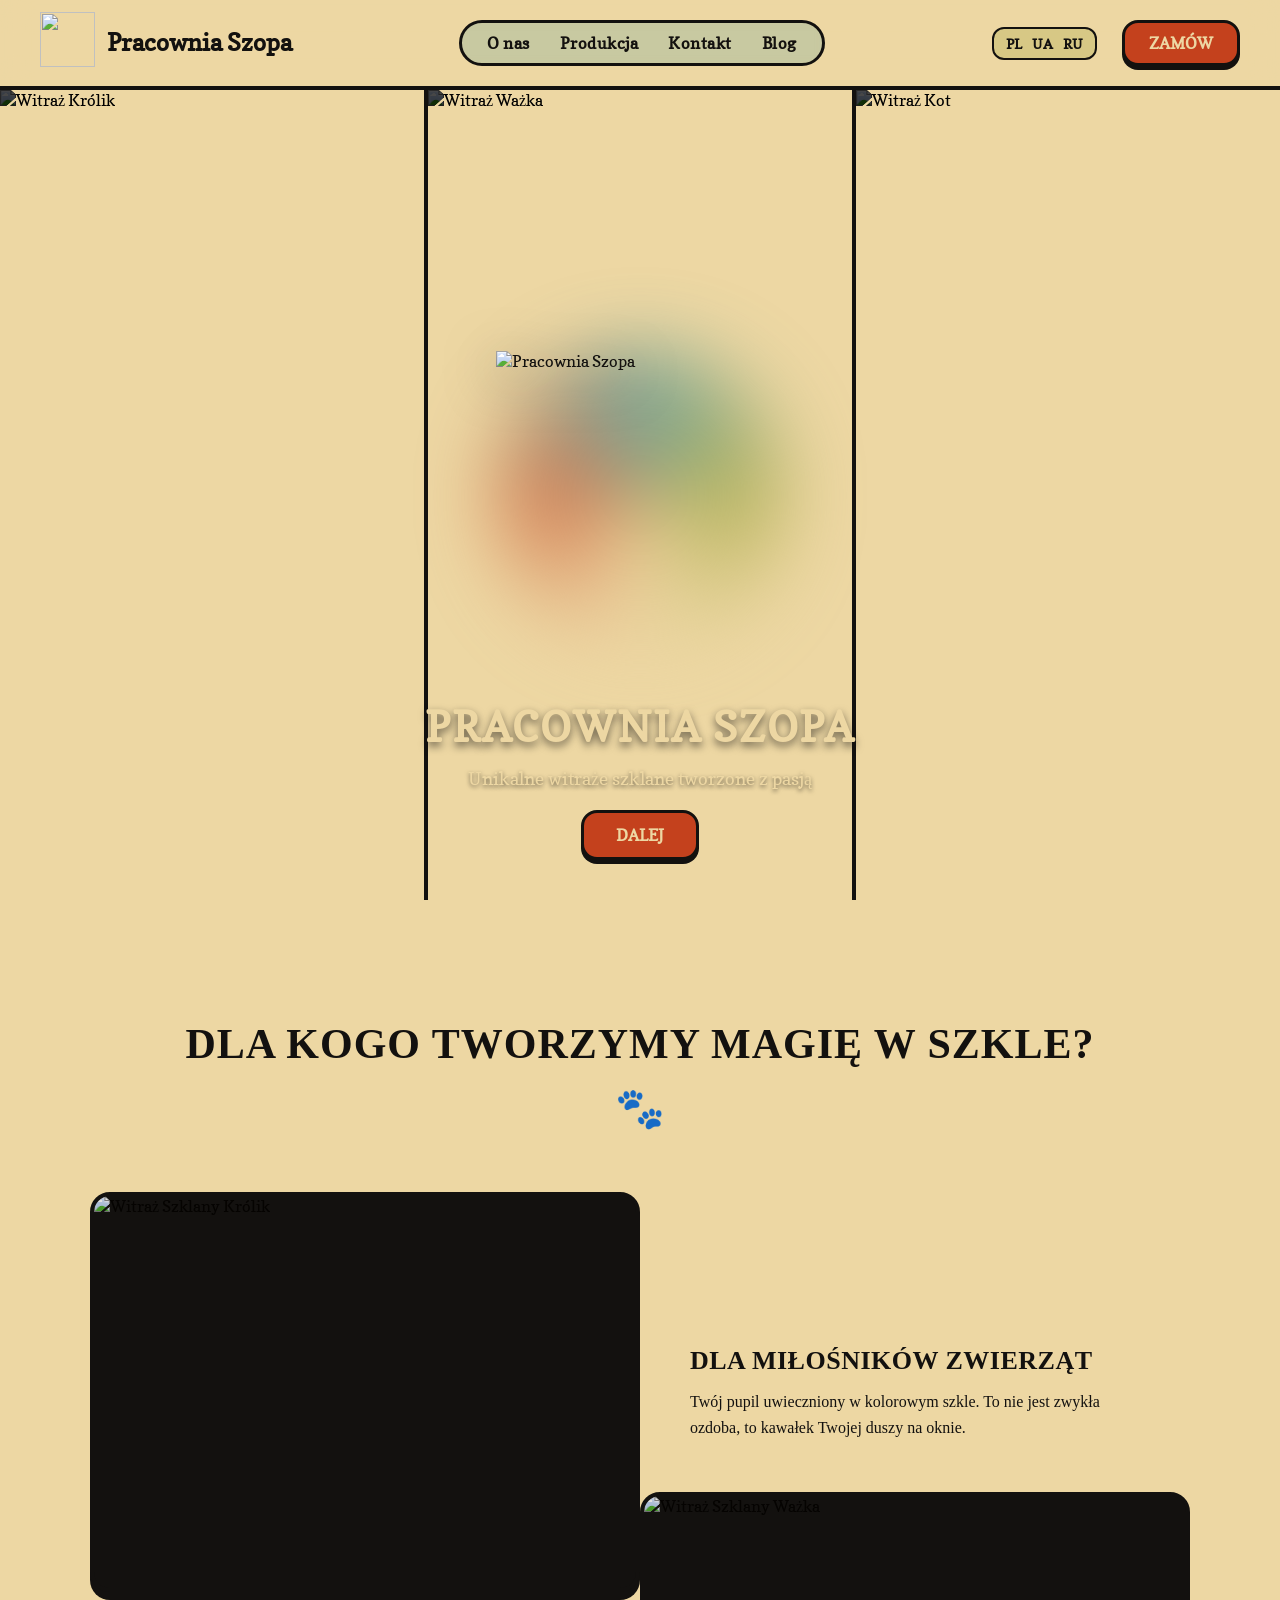
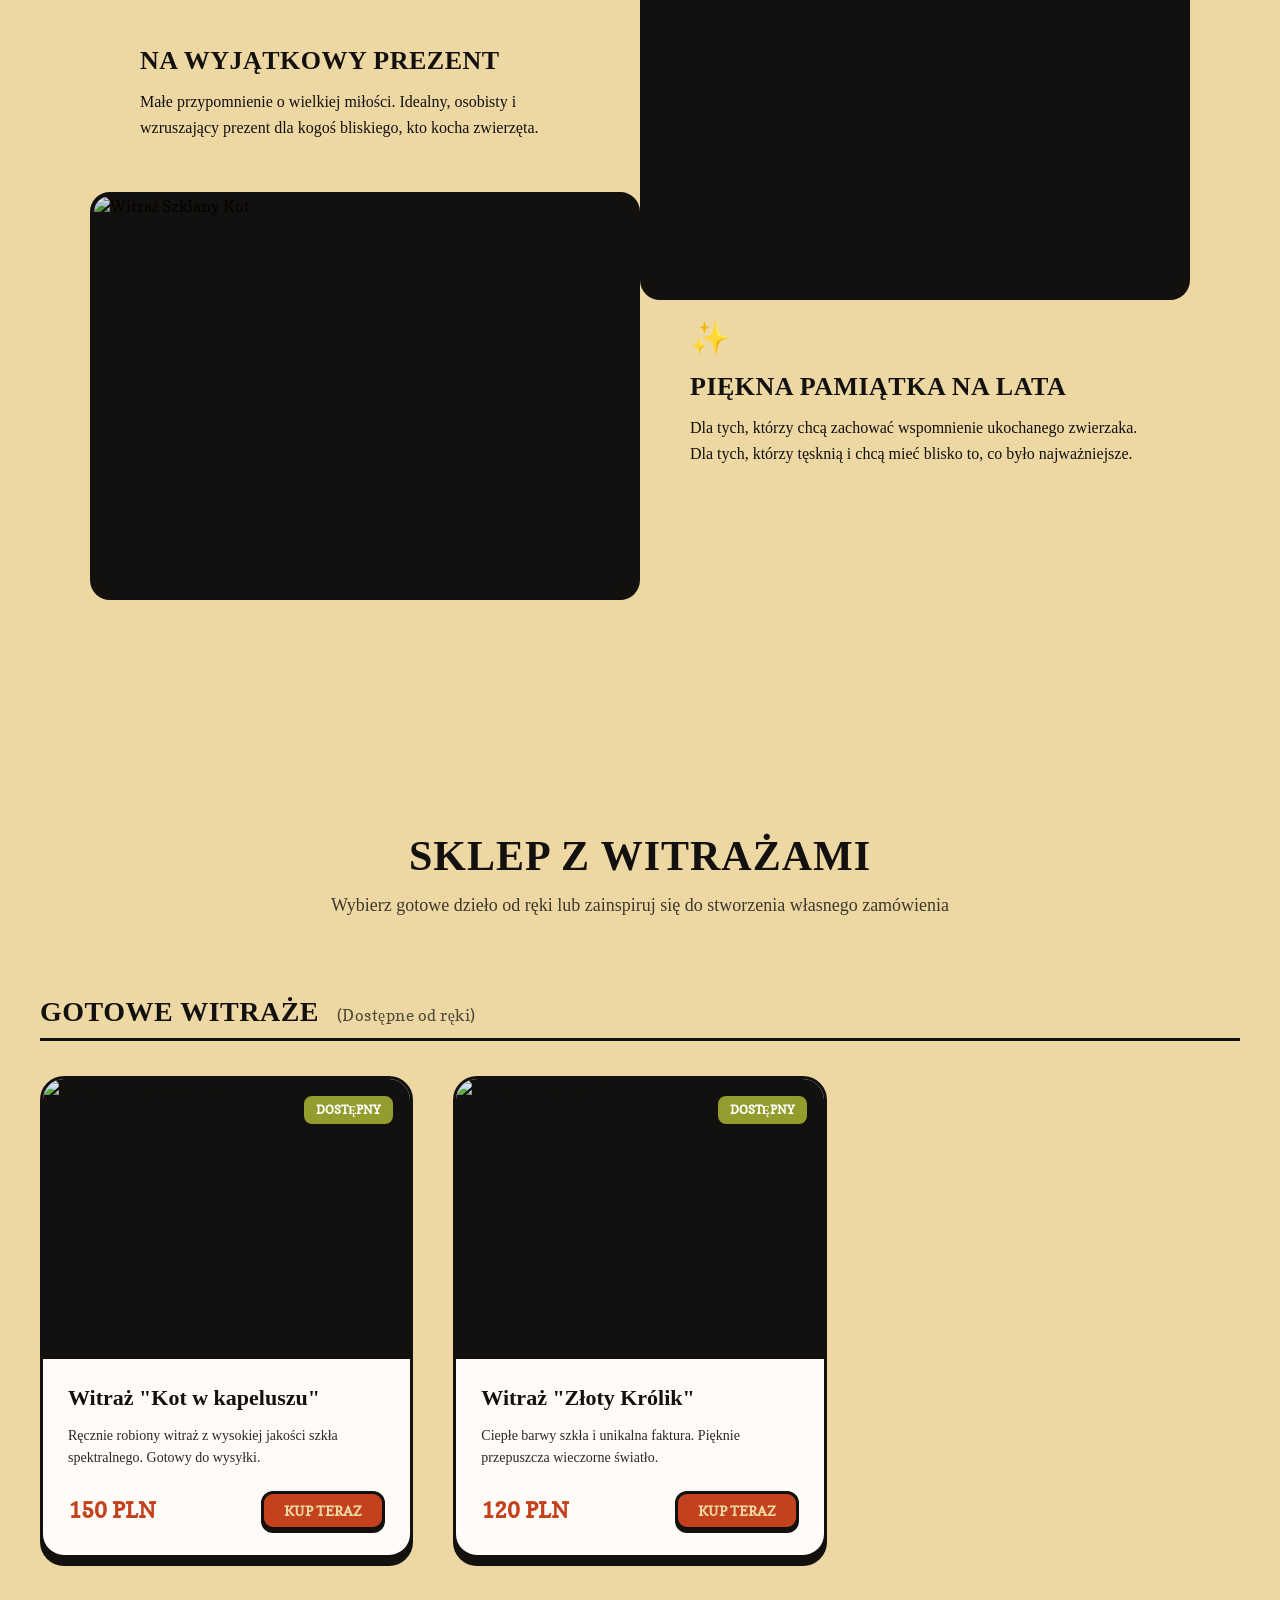
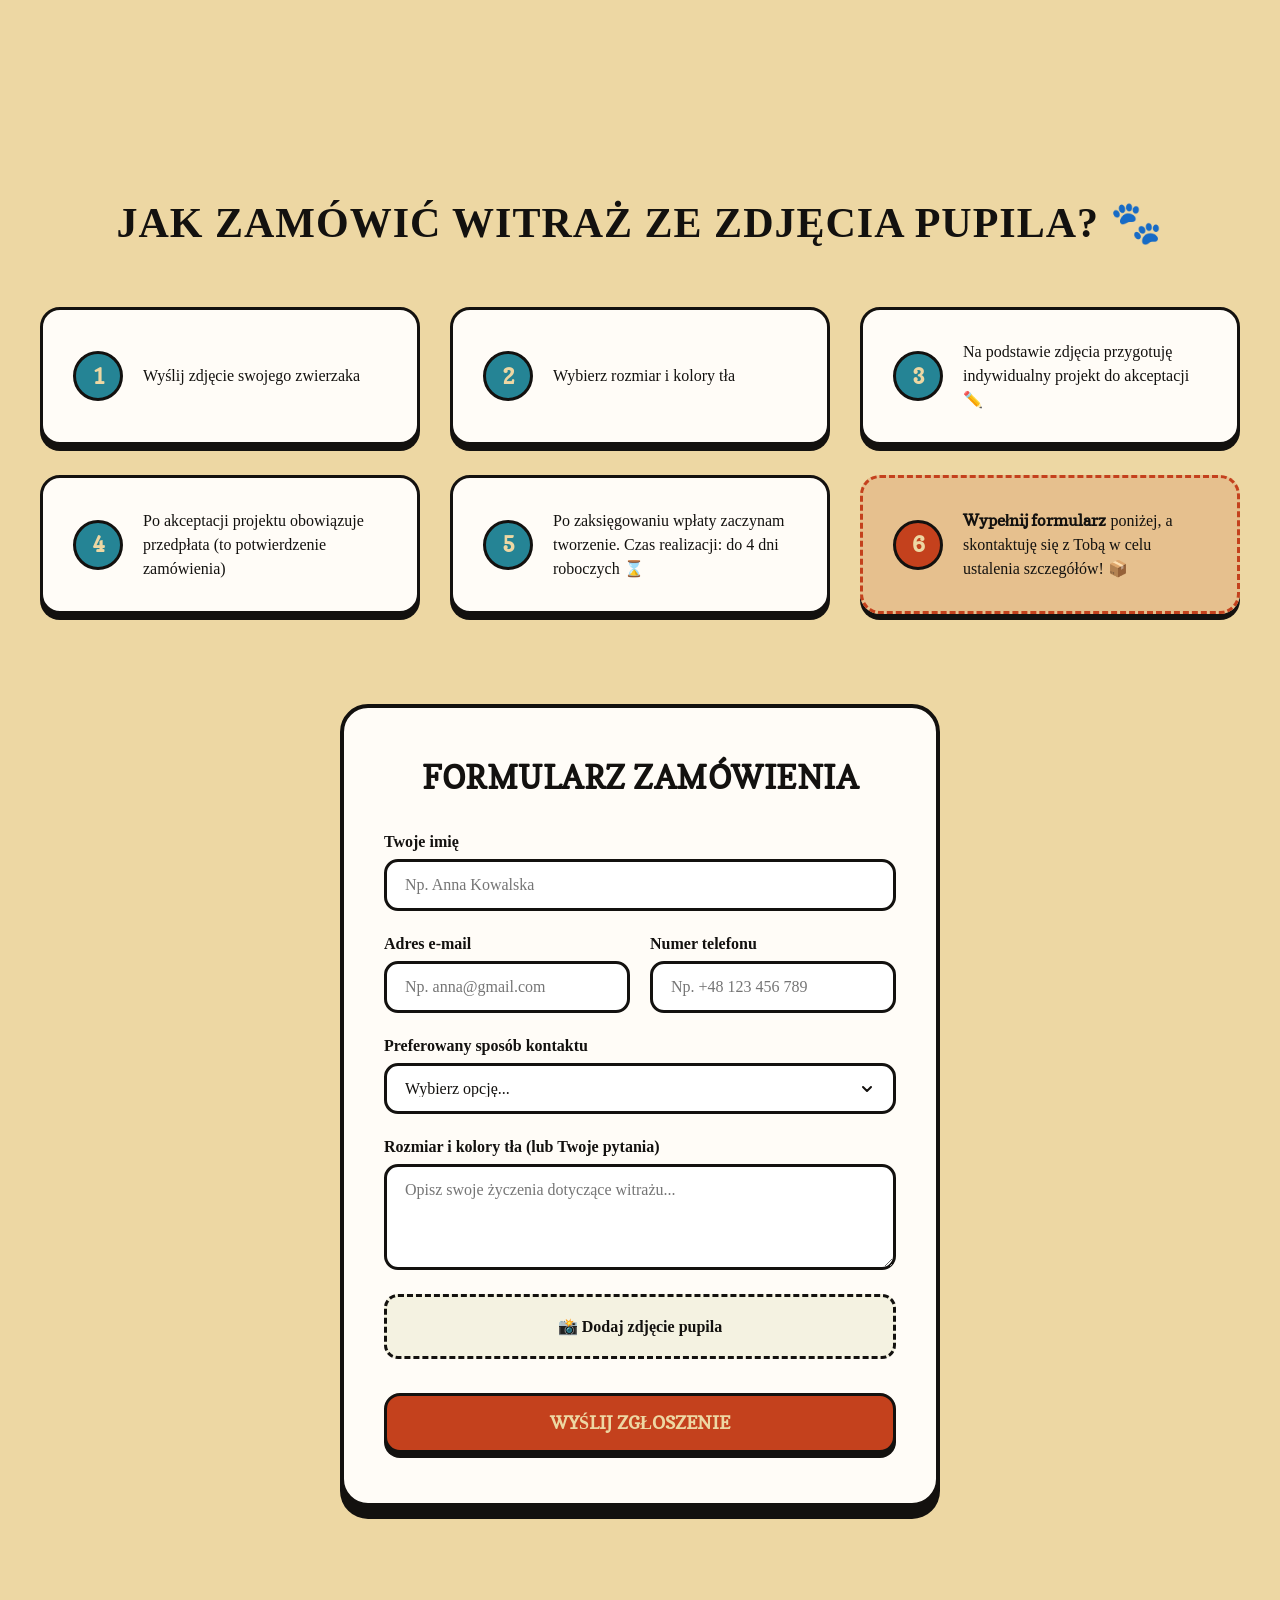
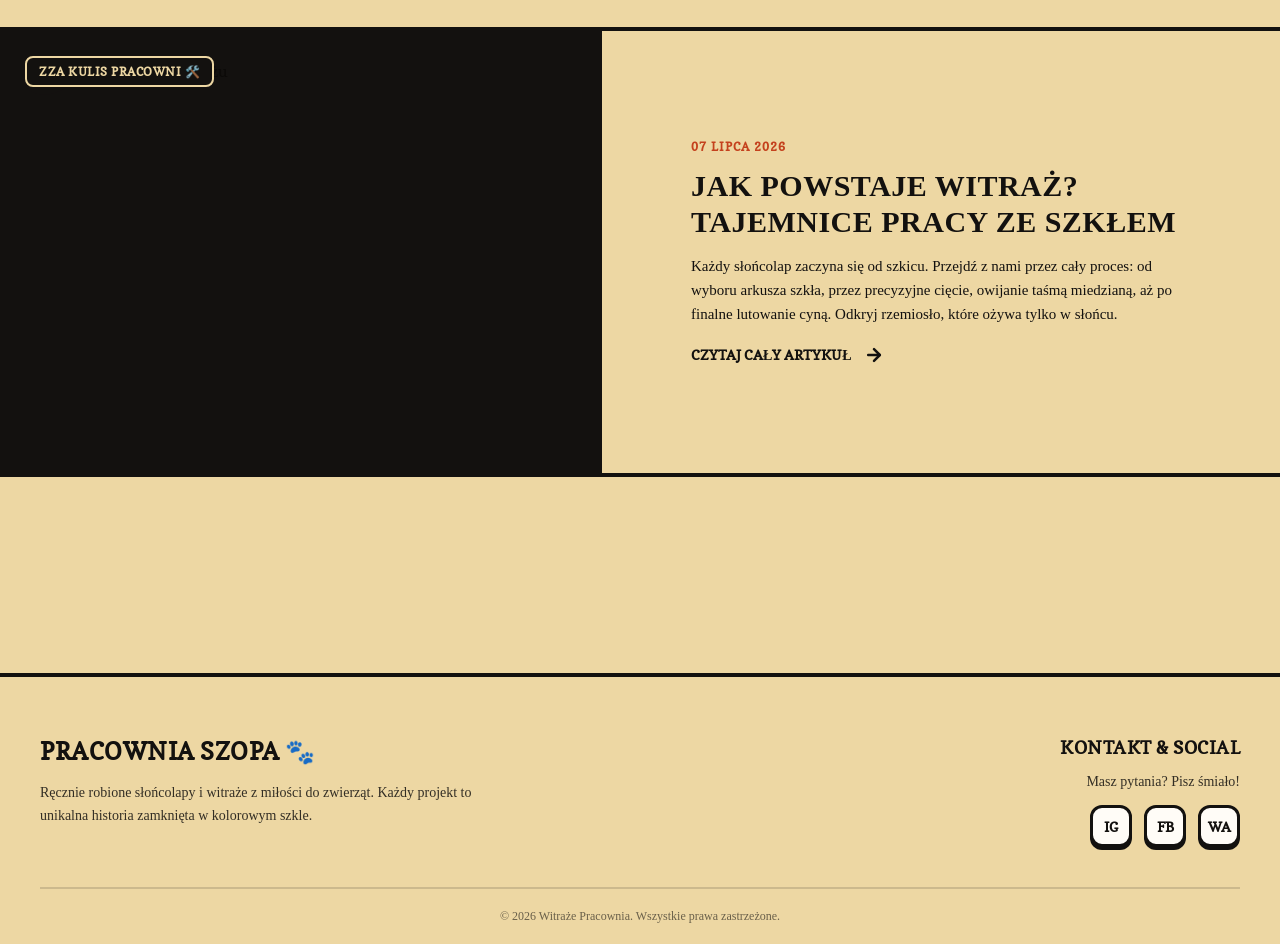
==== index.html @ 7ee1a080 "Add files via upload" ====
<!DOCTYPE html>
<html lang="pl">
<head>
    <meta charset="UTF-8">
    <meta name="viewport" content="width=device-width, initial-scale=1.0">
    <meta name="theme-color" content="#EDD7A3">
    <title>Pracownia Szopa</title>
    <link rel="icon" type="image/png" href="icon.png">

    <link rel="preconnect" href="https://fonts.googleapis.com">
<link rel="preconnect" href="https://fonts.gstatic.com" crossorigin>
<link href="https://fonts.googleapis.com/css2?family=Copse&family=Zalando+Sans+Expanded:ital,wght@0,200..900;1,200..900&display=swap" rel="stylesheet">

<link rel="stylesheet" href="styles.css?v=1.2">

<script type="module" src="firebase-init.js"></script>

<script src="https://cdnjs.cloudflare.com/ajax/libs/gsap/3.12.5/gsap.min.js"></script>
<script src="https://cdnjs.cloudflare.com/ajax/libs/gsap/3.12.5/ScrollTrigger.min.js"></script>
<script src="script.js?v=1.2.1"></script>

</head>
<body>
    <header>

        <div class="icon">
            <a href="#start"><img src="pics/icon.png" alt=""></a>
            <a href="#start">Pracownia Szopa</a>
        </div>

        <div class="nav">
            <nav>
                <a href="#shop-target">O nas</a>
                <a href="#shop">Produkcja</a>
                <a href="#custom-order">Kontakt</a>
                <a href="#blog">Blog</a>
            </nav>
        </div>

        <div class="btns">
            <div class="lang">
                <p>Pl</p>
                <p>UA</p>
                <p>RU</p>
            </div>
            <div class="order-btn">
                <button>zamów</button>
            </div>
        </div>

    </header>

    <section class="hero-full-mosaic" id="start">
        <div class="mosaic-grid">
            <div class="mosaic-item"><img src="pics/rabbit.png" alt="Witraż Królik"></div>
            <div class="mosaic-item"><img src="pics/dragonfly.png" alt="Witraż Ważka"></div>
            <div class="mosaic-item"><img src="pics/cat.png" alt="Witraż Kot"></div>
        </div>
        
        <div class="center-badge">
            <div class="badge-glow"></div>
            <img class="badge-logo" src="pics/icon.png" alt="Pracownia Szopa">
        </div>
    
        <div class="mosaic-overlay">
            <h1>Pracownia Szopa</h1>
            <p>Unikalne witraże szklane tworzone z pasją</p>
            <a href="#shop"><button class="mosaic-btn">Dalej</button></a>
        </div>
    </section>

<!-- TARGET SECTION (Z-Timeline Overlay) -->
<section id="shop-target" class="vitrage-timeline">
    <div class="timeline-header">
        <h2>Dla kogo tworzymy magię w szkle?</h2>
        <span class="timeline-paw">🐾</span>
    </div>

    <div class="timeline-grid">
        
        <!-- BLOCK 1: Królik (Left) -->
        <div class="timeline-item item-left">
            <div class="item-img-box">
                <img src="pics/psiak.png" alt="Witraż Szklany Królik">
            </div>
            <div class="item-text-pure">
                <h3>Dla miłośników zwierząt</h3>
                <p>Twój pupil uwieczniony w kolorowym szkle. To nie jest zwykła ozdoba, to kawałek Twojej duszy na oknie.</p>
            </div>
        </div>

        <!-- BLOCK 2: Ważka (Right) -->
        <div class="timeline-item item-right">
            <div class="item-text-pure">
                <h3>Na wyjątkowy prezent</h3>
                <p>Małe przypomnienie o wielkiej miłości. Idealny, osobisty i wzruszający prezent dla kogoś bliskiego, kto kocha zwierzęta.</p>
            </div>
            <div class="item-img-box">
                <img src="pics/piwonia.png" alt="Witraż Szklany Ważka">
            </div>
        </div>

        <!-- BLOCK 3: Kot (Left) -->
        <div class="timeline-item item-cat item-left">
            <div class="item-img-box">
                <img src="pics/moon.png" alt="Witraż Szklany Kot">
            </div>
            <div class="item-text-pure">
                <span class="head-emoji">✨</span>
                <h3>Piękna pamiątka na lata</h3>
                <p>Dla tych, którzy chcą zachować wspomnienie ukochanego zwierzaka. Dla tych, którzy tęsknią i chcą mieć blisko to, co było najważniejsze.</p>
            </div>
        </div>

    </div>
</section>

<!-- SHOP SECTION -->
<section id="shop" class="vitrage-shop">
    <div class="shop-header">
        <h2>Sklep z witrażami</h2>
        <p>Wybierz gotowe dzieło od ręki lub zainspiruj się do stworzenia własnego zamówienia</p>
    </div>

    <!-- БЛОК 1: ГОТОВЫЕ ТОВАРЫ (Dostępne od ręki) -->
    <div class="shop-section-block">
        <h3 class="shop-section-title">Gotowe witraże <span>(Dostępne od ręki)</span></h3>
        <div class="shop-grid id-ready-products">
            
            <!-- Карточка 1 (Готовая) -->
            <div class="product-card">
                <div class="product-img-box">
                    <img src="pics/cat.png" alt="Witraż Kot w kapeluszu">
                    <span class="product-badge badge-ready">Dostępny</span>
                </div>
                <div class="product-info">
                    <h3>Witraż "Kot w kapeluszu"</h3>
                    <p class="product-desc">Ręcznie robiony witraż z wysokiej jakości szkła spektralnego. Gotowy do wysyłki.</p>
                    <div class="product-footer">
                        <span class="product-price">150 PLN</span>
                        <button class="product-btn" onclick="openOrderModal('Kot w kapeluszu')">Kup teraz</button>
                    </div>
                </div>
            </div>

            <!-- Карточка 2 (Готовая) -->
            <div class="product-card">
                <div class="product-img-box">
                    <img src="pics/rabbit.png" alt="Witraż Złoty Królik">
                    <span class="product-badge badge-ready">Dostępny</span>
                </div>
                <div class="product-info">
                    <h3>Witraż "Złoty Królik"</h3>
                    <p class="product-desc">Ciepłe barwy szkła i unikalna faktura. Pięknie przepuszcza wieczorne światło.</p>
                    <div class="product-footer">
                        <span class="product-price">120 PLN</span>
                        <button class="product-btn" onclick="openOrderModal('Złoty Królik')">Kup teraz</button>
                    </div>
                </div>
            </div>

        </div>
    </div>

</section>

<section id="custom-order" class="order-flow-section">
    <div class="flow-header">
        <h2>Jak zamówić witraż ze zdjęcia pupila? 🐾</h2>
    </div>

    <div class="flow-steps-grid">
        <div class="step-card">
            <div class="step-num">1</div>
            <p>Wyślij zdjęcie swojego zwierzaka</p>
        </div>
        <div class="step-card">
            <div class="step-num">2</div>
            <p>Wybierz rozmiar i kolory tła</p>
        </div>
        <div class="step-card">
            <div class="step-num">3</div>
            <p>Na podstawie zdjęcia przygotuję indywidualny projekt do akceptacji ✏️</p>
        </div>
        <div class="step-card">
            <div class="step-num">4</div>
            <p>Po akceptacji projektu obowiązuje przedpłata (to potwierdzenie zamówienia)</p>
        </div>
        <div class="step-card">
            <div class="step-num">5</div>
            <p>Po zaksięgowaniu wpłaty zaczynam tworzenie. Czas realizacji: do 4 dni roboczych ⌛</p>
        </div>
        <div class="step-card step-action-card">
            <div class="step-num btn-num">6</div>
            <p><strong>Wypełnij formularz</strong> poniżej, a skontaktuję się z Tobą w celu ustalenia szczegółów! 📦</p>
        </div>
    </div>

    <div class="order-form-container">
        <h3>Formularz zamówienia</h3>
        <form id="pupilOrderForm" onsubmit="handleFormSubmit(event)">
            
            <div class="form-group">
                <label for="clientName">Twoje imię</label>
                <input type="text" id="clientName" placeholder="Np. Anna Kowalska" required>
            </div>
    
            <div class="form-row-split">
                <div class="form-group">
                    <label for="clientEmail">Adres e-mail</label>
                    <input type="email" id="clientEmail" placeholder="Np. anna@gmail.com" required>
                </div>
                <div class="form-group">
                    <label for="clientPhone">Numer telefonu</label>
                    <input type="text" id="clientPhone" placeholder="Np. +48 123 456 789" required>
                </div>
            </div>
    
            <div class="form-group">
                <label for="contactMethod">Preferowany sposób kontaktu</label>
                <select id="contactMethod" required>
                    <option value="" disabled selected>Wybierz opcję...</option>
                    <option value="telegram">Telegram ✈️</option>
                    <option value="whatsapp">WhatsApp 💬</option>
                    <option value="sms">SMS 📱</option>
                    <option value="call">Połączenie telefoniczne 📞</option>
                    <option value="email">E-mail ✉️</option>
                </select>
            </div>
    
            <div class="form-group">
                <label for="petType">Rozmiar i kolory tła (lub Twoje pytania)</label>
                <textarea id="petType" rows="4" placeholder="Opisz swoje życzenia dotyczące witrażu..." required></textarea>
            </div>
    
            <div class="form-group file-group">
                <label for="petPhoto" class="file-label">
                    <span>📸 Dodaj zdjęcie pupila</span>
                    <input type="file" id="petPhoto" accept="image/*" required>
                </label>
            </div>
    
            <button type="submit" class="form-submit-btn">Wyślij zgłoszenie</button>
        </form>
    </div>

</section>

<section id="blog" class="vitrage-blog-half">
    <div class="blog-image-side">
        <img src="pics/rabbit.png" alt="Kulisy tworzenia witrażu">
        <div class="blog-img-overlay">
            <span>Zza kulis pracowni 🛠️</span>
        </div>
    </div>
    
    <div class="blog-text-side">
        <div class="blog-content-wrap">
            <div class="blog-date">07 Lipca 2026</div>
            <h2>Jak powstaje witraż? Tajemnice pracy ze szkłem</h2>
            <p>Każdy słońcolap zaczyna się od szkicu. Przejdź z nami przez cały proces: od wyboru arkusza szkła, przez precyzyjne cięcie, owijanie taśmą miedzianą, aż po finalne lutowanie cyną. Odkryj rzemiosło, które ożywa tylko w słońcu.</p>
            <a href="#read-blog" class="blog-read-link">
                <span>Czytaj cały artykuł</span>
                <svg xmlns="http://www.w3.org/2000/svg" width="24" height="24" viewBox="0 0 24 24" fill="none" stroke="currentColor" stroke-width="3" stroke-linecap="round" stroke-linejoin="round"><line x1="5" y1="12" x2="19" y2="12"></line><polyline points="12 5 19 12 12 19"></polyline></svg>
            </a>
        </div>
    </div>
</section>

<section class="null"><p> </p></section>

<!-- FOOTER SECTION -->
<footer class="vitrage-footer">
    <div class="footer-container">
        
        <!-- Левая колонка: Описание -->
        <div class="footer-brand">
            <span class="footer-logo">Pracownia Szopa 🐾</span>
            <p>Ręcznie robione słońcolapy i witraże z miłości do zwierząt. Każdy projekt to unikalna historia zamknięta w kolorowym szkle.</p>
        </div>

        <!-- Правая колонка: Соцсети и kontakt -->
        <div class="footer-socials">
            <h4>Kontakt & Social</h4>
            <p>Masz pytania? Pisz śmiało!</p>
            <div class="social-icons">
                <a href="https://instagram.com" target="_blank" aria-label="Instagram">IG</a>
                <a href="https://facebook.com" target="_blank" aria-label="Facebook">FB</a>
                <a href="https://wa.me/" target="_blank" aria-label="WhatsApp">WA</a>
            </div>
        </div>

    </div>

    <!-- Самый низ: копирайт -->
    <div class="footer-bottom">
        <p>&copy; 2026 Witraże Pracownia. Wszystkie prawa zastrzeżone.</p>
    </div>
</footer>

</body>
</html>
---- styles.css ----
* {
    scroll-behavior: smooth;
}

*,
*::before,
*::after {
    box-sizing: border-box;
    font-family: "Copse", Georgia, "Times New Roman", serif;
}

body {
    font-style: normal;
    font-weight: 400;
    margin: 0;
    padding: 0;
    padding-top: 90px;
    background-color: #EDD7A3;
    color: #13110F;
}

h1,
h2,
h3,
h4,
h5,
h6 {
    font-family: "Copse", Georgia, serif;
    font-weight: 700;
    margin: 0;
}

/* HEADER */

header {
    width: 100%;
    height: 90px;
    padding: 0 40px;
    background: rgba(237, 215, 163, 0.65);
    backdrop-filter: blur(15px);
    -webkit-backdrop-filter: blur(15px);
    display: flex;
    justify-content: space-between;
    align-items: center;
    position: fixed;
    top: 0;
    left: 0;
    z-index: 1000;
    border-bottom: 4px solid #13110F;
}

header .icon {
    display: flex;
    align-items: center;
    gap: 12px;
}

header .icon a {
    text-decoration: none;
    color: #13110F;
    font-weight: 700;
    font-size: 24px;
    display: inline-block;
    transition: color 0.3s ease, transform 0.3s ease;
}

header .icon a:hover {
    color: #C4411D;
    transform: translateY(-1px);
}

header img {
    width: 55px;
    height: 55px;
    object-fit: contain;
    transition: transform 0.3s cubic-bezier(0.175, 0.885, 0.32, 1.275);
}

header img:hover {
    transform: scale(1.1) translateY(-1px);
}

header nav {
    display: flex;
    gap: 30px;
    background: rgba(37, 132, 149, 0.18);
    backdrop-filter: blur(5px);
    -webkit-backdrop-filter: blur(5px);
    padding: 10px 25px;
    border-radius: 30px;
    border: 3px solid #13110F;
}

header nav a {
    text-decoration: none;
    color: #13110F;
    font-weight: 700;
    font-size: 16px;
    letter-spacing: 0.5px;
    transition: color 0.2s ease, transform 0.2s ease;
}

header nav a:hover {
    color: #C4411D;
    transform: translateY(-2px);
}

header .btns {
    display: flex;
    align-items: center;
    gap: 25px;
}

header .lang {
    display: flex;
    gap: 10px;
    background: rgba(148, 156, 45, 0.25);
    padding: 6px 12px;
    border-radius: 12px;
    border: 2px solid #13110F;
}

header .lang p {
    margin: 0;
    font-size: 14px;
    font-weight: 700;
    color: #13110F;
    cursor: pointer;
    text-transform: uppercase;
    transition: color 0.2s ease;
}

header .lang p:hover {
    color: #C4411D;
}

header .order-btn button {
    background: #C4411D;
    color: #EDD7A3;
    border: 3px solid #13110F;
    padding: 10px 24px;
    font-size: 16px;
    font-weight: 800;
    text-transform: uppercase;
    cursor: pointer;
    border-radius: 16px;
    box-shadow: 0 4px 0 #13110F;
    transition: all 0.1s ease;
}

header .order-btn button:hover {
    background: #258495;
    color: #EDD7A3;
    transform: translateY(2px);
    box-shadow: 0 2px 0 #13110F;
}

header .order-btn button:active {
    transform: translateY(4px);
    box-shadow: 0 0 0 #13110F;
}

/* BODY */

.hero-full-mosaic {
    width: 100%;
    height: calc(100vh - 90px);
    position: relative;
    overflow: hidden;
    display: flex;
    justify-content: center;
    align-items: center;
}

.mosaic-grid {
    position: absolute;
    top: 0;
    left: 0;
    width: 100%;
    height: 100%;
    display: flex;
    z-index: 1;

}

.mosaic-item {
    flex: 1;
    height: 100%;
    overflow: hidden;
    border-right: 4px solid #13110F;
    position: relative;
}

.mosaic-item:last-child {
    border-right: none;
}

.mosaic-item img {
    width: 100%;
    height: 100%;
    object-fit: cover;
    filter: brightness(0.3) contrast(1.1);
    transition: transform 0.6s ease, filter 0.6s ease;
}

.mosaic-item:hover img {
    transform: scale(1.01);
    filter: brightness(0.4) contrast(1.1);
}

.center-badge {
    position: relative;
    width: 32vh;
    height: 32vh;
    min-width: 220px;
    min-height: 220px;
    max-width: 300px;
    max-height: 300px;
    z-index: 3;
    display: flex;
    justify-content: center;
    align-items: center;
    pointer-events: none;
}

.badge-logo {
    width: 100%;
    height: 100%;
    object-fit: contain;
    filter: drop-shadow(0 10px 25px rgba(19, 17, 15, 0.5));
    animation: floatBadge 4s ease-in-out infinite;
}

.badge-glow {
    position: absolute;
    width: 100%;
    height: 100%;
    background: conic-gradient(from 0deg, #258495, #949C2D, #EDD7A3, #C4411D, #258495);
    border-radius: 50%;
    filter: blur(40px);
    opacity: 0.6;
    z-index: -1;
    animation: spinGlass 20s linear infinite;
}

.mosaic-overlay {
    position: absolute;
    bottom: 40px;
    z-index: 2;
    display: flex;
    flex-direction: column;
    align-items: center;
    gap: 15px;
    text-align: center;
    width: 100%;
    padding: 0 20px;
    pointer-events: none;
}

.mosaic-overlay h1 {
    font-size: 42px;
    color: #EDD7A3;
    text-shadow: 0 4px 8px rgba(19, 17, 15, 0.6);
    text-transform: uppercase;
    letter-spacing: 2px;
}

.mosaic-overlay p {
    font-size: 18px;
    color: #EDD7A3;
    text-shadow: 0 2px 4px rgba(19, 17, 15, 0.6);
    font-weight: 500;
    margin: 0;
}

.mosaic-btn {
    pointer-events: auto;
    background: #C4411D;
    color: #EDD7A3;
    border: 3px solid #13110F;
    padding: 12px 32px;
    font-size: 16px;
    font-weight: 800;
    text-transform: uppercase;
    cursor: pointer;
    border-radius: 16px;
    box-shadow: 0 4px 0 #13110F;
    transition: all 0.1s ease;
    margin-top: 5px;
}

.mosaic-btn:hover {
    background: #258495;
    transform: translateY(2px);
    box-shadow: 0 2px 0 #13110F;
}

.mosaic-btn:active {
    transform: translateY(4px);
    box-shadow: 0 0 0 #13110F;
}

@keyframes spinGlass {
    0% {
        transform: rotate(0deg);
    }

    100% {
        transform: rotate(360deg);
    }
}

@keyframes floatBadge {

    0%,
    100% {
        transform: translateY(0);
    }

    50% {
        transform: translateY(-8px);
    }
}

@media (max-width: 768px) {
    .mosaic-grid {
        flex-direction: column;
    }

    .mosaic-item {
        border-right: none;
        border-bottom: 4px solid #13110F;
    }

    .mosaic-item:last-child {
        border-bottom: none;
    }

    .center-badge {
        width: 200px;
        height: 200px;
    }

    .mosaic-overlay h1 {
        font-size: 32px;
    }
}

.vitrage-timeline {
    width: 100%;
    padding: 120px 40px;
    background-color: #EDD7A3;
    display: flex;
    flex-direction: column;
    align-items: center;
}

.timeline-header {
    width: 100%;
    display: flex;
    flex-direction: column;
    align-items: center;
    text-align: center;
    margin-bottom: 60px;
}

.timeline-header h2 {
    font-size: 42px;
    color: #13110F;
    text-transform: uppercase;
    letter-spacing: 1px;
    margin: 0;
}

.timeline-header .timeline-paw {
    font-size: 40px;
    margin-top: 15px;
    animation: wigglePaw 3.5s ease-in-out infinite;
}

.timeline-grid {
    max-width: 1100px;
    width: 100%;
    display: flex;
    flex-direction: column;
    position: relative;
}

.timeline-item {
    width: 100%;
    display: flex;
    align-items: center;
    position: relative;
    height: 400px;
}

.timeline-item:nth-child(n+2) {
    margin-top: -100px;
}

.item-img-box {
    flex: 1;
    height: 100%;
    max-width: 50%;
    overflow: hidden;
    border: 4px solid #13110F;
    border-radius: 20px;
    background: #13110F;
    box-shadow: 0 8px 0 #13110F;
    z-index: 2;
}

.item-img-box img {
    width: 100%;
    height: 100%;
    object-fit: cover;
    filter: brightness(0.85) contrast(1.1);
    transition: transform 0.6s ease;
}

.timeline-item:hover .item-img-box img {
    transform: scale(1.04);
    filter: brightness(0.95) contrast(1.1);
}

.item-text-pure {
    flex: 1;
    max-width: 50%;
    padding: 0 50px;
    display: flex;
    flex-direction: column;
    gap: 12px;
    z-index: 3;
    pointer-events: none;
}

.head-emoji {
    font-size: 32px;
}

.item-text-pure h3 {
    font-size: 26px;
    color: #13110F;
    text-transform: uppercase;
    letter-spacing: 0.5px;
    margin: 0;
    line-height: 1.3;
}

.item-text-pure p {
    font-size: 16px;
    line-height: 1.6;
    color: #13110F;
    font-weight: 500;
    margin: 0;
}

.item-text-pure .item-price {
    font-weight: 700;
    color: #C4411D;
    font-size: 18px;
    margin-top: 5px;
}

@keyframes wigglePaw {

    0%,
    100% {
        transform: rotate(0deg);
    }

    50% {
        transform: rotate(15deg) scale(1.15);
    }
}

@media (max-width: 768px) {
    .timeline-item {
        flex-direction: column !important;
        height: auto;
        margin-top: 0 !important;
        gap: 20px;
        margin-bottom: 5px;
    }

    .item-img-box {
        max-width: 100%;
        width: 100%;
        height: 300px;
    }

    .item-text-pure {
        max-width: 100%;
        width: 100%;
        padding: 10px 0 30px 0;
        text-align: center;
    }

    .timeline-header h2 {
        font-size: 32px;
    }
}

.item-text-pure h3,
h2 {
    font-family: Georgia, serif !important;
}

.item-text-pure p {
    font-family: Georgia, serif !important;
}

.vitrage-shop {
    width: 100%;
    padding: 120px 40px;
    background-color: #EDD7A3;
    display: flex;
    flex-direction: column;
    align-items: center;
    gap: 80px;
}

.shop-header {
    text-align: center;
    display: flex;
    flex-direction: column;
    gap: 15px;
}

.shop-header h2 {
    font-size: 42px;
    color: #13110F;
    text-transform: uppercase;
    letter-spacing: 1px;
    margin: 0;
}

.shop-header p {
    font-size: 18px;
    color: #13110F;
    font-weight: 500;
    margin: 0;
    opacity: 0.8;
    font-family: Georgia, serif;
}

.shop-section-block {
    max-width: 1200px;
    width: 100%;
    display: flex;
    flex-direction: column;
    gap: 35px;
}

.shop-section-title {
    font-size: 28px;
    color: #13110F;
    text-transform: uppercase;
    letter-spacing: 0.5px;
    margin: 0;
    font-family: Georgia, serif;
    font-weight: 700;
    border-bottom: 3px solid #13110F;
    padding-bottom: 10px;
}

.shop-section-title span {
    font-size: 16px;
    font-weight: 500;
    text-transform: none;
    color: #13110F;
    opacity: 0.7;
    margin-left: 10px;
}

.shop-grid {
    width: 100%;
    display: grid;
    grid-template-columns: repeat(auto-fill, minmax(320px, 1fr));
    gap: 40px;
}

.product-card {
    background: #fffcf7;
    border: 3px solid #13110F;
    border-radius: 24px;
    overflow: hidden;
    box-shadow: 0 8px 0 #13110F;
    display: flex;
    flex-direction: column;
    transition: transform 0.2s ease, box-shadow 0.2s ease;
}

.product-card:hover {
    transform: translateY(-4px);
    box-shadow: 0 12px 0 #13110F;
}

.product-img-box {
    width: 100%;
    height: 280px;
    overflow: hidden;
    border-bottom: 3px solid #13110F;
    position: relative;
    background: #13110F;
}

.product-img-box img {
    width: 100%;
    height: 100%;
    object-fit: cover;
    transition: transform 0.5s ease;
}

.product-card:hover .product-img-box img {
    transform: scale(1.05);
}

.product-badge {
    position: absolute;
    top: 15px;
    right: 15px;
    border: 2px solid #13110F;
    padding: 6px 12px;
    font-size: 12px;
    font-weight: 700;
    text-transform: uppercase;
    border-radius: 10px;
    box-shadow: 0 2px 0 #13110F;
    color: #fff;
}

.badge-ready {
    background: #949C2D;
}

.badge-custom {
    background: #258495;
}

.product-info {
    padding: 25px;
    display: flex;
    flex-direction: column;
    gap: 12px;
    flex-grow: 1;
}

.product-info h3 {
    font-size: 22px;
    color: #13110F;
    margin: 0;
    line-height: 1.3;
    font-family: Georgia, serif;
}

.product-desc {
    font-size: 14px;
    line-height: 1.6;
    color: #13110F;
    opacity: 0.9;
    margin: 0;
    flex-grow: 1;
    font-family: Georgia, serif;
}

.product-footer {
    display: flex;
    justify-content: space-between;
    align-items: center;
    margin-top: 10px;
}

.product-price {
    font-size: 22px;
    font-weight: 800;
    color: #C4411D;
}

.product-btn {
    background: #C4411D;
    color: #EDD7A3;
    border: 3px solid #13110F;
    padding: 8px 20px;
    font-size: 14px;
    font-weight: 800;
    text-transform: uppercase;
    cursor: pointer;
    border-radius: 12px;
    box-shadow: 0 3px 0 #13110F;
    transition: all 0.1s ease;
}

.product-btn:hover {
    background: #258495;
    transform: translateY(1px);
    box-shadow: 0 2px 0 #13110F;
}

.product-btn:active {
    transform: translateY(3px);
    box-shadow: 0 0 0 #13110F;
}

.btn-custom {
    background: #258495;
}

.btn-custom:hover {
    background: #C4411D;
}

@media (max-width: 768px) {
    .vitrage-shop {
        padding: 60px 20px;
        gap: 50px;
    }

    .shop-grid {
        grid-template-columns: 1fr;
        gap: 30px;
    }

    .shop-header h2 {
        font-size: 32px;
    }

    .shop-section-title {
        font-size: 22px;
    }

    .shop-section-title span {
        display: block;
        margin-left: 0;
        margin-top: 5px;
    }
}

.order-flow-section {
    width: 100%;
    padding: 120px 40px;
    background-color: #EDD7A3;
    display: flex;
    flex-direction: column;
    align-items: center;
    gap: 60px;
}

.flow-header {
    text-align: center;
}

.flow-header h2 {
    font-size: 42px;
    color: #13110F;
    text-transform: uppercase;
    letter-spacing: 1px;
    margin: 0;
}

.flow-steps-grid {
    max-width: 1200px;
    width: 100%;
    display: grid;
    grid-template-columns: repeat(auto-fill, minmax(350px, 1fr));
    gap: 30px;
}

.step-card {
    background: #fffcf7;
    border: 3px solid #13110F;
    border-radius: 20px;
    padding: 30px;
    display: flex;
    align-items: center;
    gap: 20px;
    box-shadow: 0 6px 0 #13110F;
    transition: transform 0.2s ease, box-shadow 0.2s ease;
}

.step-card:hover {
    transform: translateY(-2px);
    box-shadow: 0 8px 0 #13110F;
}

.step-num {
    width: 50px;
    height: 50px;
    background: #258495;
    color: #EDD7A3;
    border: 3px solid #13110F;
    border-radius: 50%;
    display: flex;
    justify-content: center;
    align-items: center;
    font-size: 22px;
    font-weight: 800;
    flex-shrink: 0;
}

.step-card p {
    font-size: 16px;
    line-height: 1.5;
    color: #13110F;
    font-weight: 500;
    margin: 0;
    font-family: Georgia, serif;
}

.step-action-card {
    background: rgba(196, 65, 29, 0.15);
    border: 3px dashed #C4411D;
}

.step-action-card .btn-num {
    background: #C4411D;
    border-color: #13110F;
}

.order-form-container {
    max-width: 600px;
    width: 100%;
    background: #fffcf7;
    border: 4px solid #13110F;
    border-radius: 28px;
    padding: 50px 40px;
    box-shadow: 0 12px 0 #13110F;
    margin-top: 30px;
}

.order-form-container h3 {
    font-size: 32px;
    color: #13110F;
    text-transform: uppercase;
    text-align: center;
    margin: 0 0 35px 0;
    letter-spacing: 0.5px;
}

.form-group {
    width: 100%;
    display: flex;
    flex-direction: column;
    gap: 8px;
    margin-bottom: 24px;
}

.form-group label {
    font-size: 16px;
    font-weight: 700;
    color: #13110F;
    font-family: Georgia, serif;
}

.form-group input[type="text"],
.form-group input[type="email"],
.form-group textarea {
    width: 100%;
    padding: 14px 18px;
    border: 3px solid #13110F;
    border-radius: 14px;
    background: #fff;
    color: #13110F;
    font-size: 16px;
    font-family: Georgia, serif;
    font-weight: 500;
    transition: border-color 0.2s ease;
}

.form-group input:focus,
.form-group textarea:focus {
    outline: none;
    border-color: #258495;
}

.file-group {
    margin-top: 10px;
}

.file-label {
    width: 100%;
    padding: 20px;
    border: 3px dashed #13110F;
    border-radius: 14px;
    background: rgba(148, 156, 45, 0.1);
    text-align: center;
    cursor: pointer;
    display: block;
    transition: background 0.2s ease;
}

.file-label:hover {
    background: rgba(148, 156, 45, 0.2);
}

.file-label span {
    font-size: 16px;
    font-weight: 700;
    color: #13110F;
    font-family: Georgia, serif;
}

.file-label input[type="file"] {
    display: none;
}

.form-submit-btn {
    width: 100%;
    background: #C4411D;
    color: #EDD7A3;
    border: 3px solid #13110F;
    padding: 16px;
    font-size: 18px;
    font-weight: 800;
    text-transform: uppercase;
    cursor: pointer;
    border-radius: 16px;
    box-shadow: 0 5px 0 #13110F;
    transition: all 0.1s ease;
    margin-top: 10px;
}

.form-submit-btn:hover {
    background: #258495;
    transform: translateY(1px);
    box-shadow: 0 4px 0 #13110F;
}

.form-submit-btn:active {
    transform: translateY(5px);
    box-shadow: 0 0 0 #13110F;
}

@media (max-width: 768px) {
    .order-flow-section {
        padding: 80px 20px;
        gap: 40px;
    }

    .flow-steps-grid {
        grid-template-columns: 1fr;
        gap: 20px;
    }

    .order-form-container {
        padding: 30px 20px;
    }

    .flow-header h2 {
        font-size: 32px;
    }

    .order-form-container h3 {
        font-size: 26px;
    }
}
.form-row-split { width: 100%; display: flex; gap: 20px; }
.form-row-split .form-group { flex: 1; }
.form-group select { width: 100%; padding: 14px 18px; border: 3px solid #13110F; border-radius: 14px; background: #fff; color: #13110F; font-size: 16px; font-family: Georgia, serif; font-weight: 500; cursor: pointer; appearance: none; -webkit-appearance: none; background-image: url("data:image/svg+xml;utf8,<svg xmlns='http://www.w3.org/2000/svg' width='24' height='24' viewBox='0 0 24 24' fill='none' stroke='%2313110F' stroke-width='3' stroke-linecap='round' stroke-linejoin='round'><polyline points='6 9 12 15 18 9'></polyline></svg>"); background-repeat: no-repeat; background-position: right 18px center; background-size: 16px; }
.form-group select:focus { outline: none; border-color: #258495; }
@media (max-width: 600px) { .form-row-split { flex-direction: column; gap: 0; } }

.vitrage-blog-half { width: 100%; height: 50vh; min-height: 400px; display: flex; align-items: stretch; background-color: #EDD7A3; border-top: 4px solid #13110F; border-bottom: 4px solid #13110F; overflow: hidden; }
.blog-image-side { flex: 1; position: relative; overflow: hidden; border-right: 4px solid #13110F; background: #13110F; }
.blog-image-side img { width: 100%; height: 100%; object-fit: contain; padding: 30px; filter: drop-shadow(0 8px 16px rgba(19, 17, 15, 0.3)) brightness(0.9) contrast(1.05); transition: transform 0.6s cubic-bezier(0.25, 1, 0.5, 1); }
.vitrage-blog-half:hover .blog-image-side img { transform: scale(1.04) rotate(1deg); }
.blog-img-overlay { position: absolute; top: 25px; left: 25px; background: #13110F; color: #EDD7A3; border: 2px solid #EDD7A3; padding: 6px 12px; font-size: 12px; font-weight: 700; text-transform: uppercase; border-radius: 8px; letter-spacing: 0.5px; }
.blog-text-side { flex: 1; display: flex; align-items: center; justify-content: center; padding: 40px; background: #EDD7A3; position: relative; }
.blog-content-wrap { max-width: 500px; display: flex; flex-direction: column; gap: 14px; }
.blog-date { font-size: 12px; font-weight: 700; color: #C4411D; text-transform: uppercase; letter-spacing: 1px; }
.blog-text-side h2 { font-size: 30px; color: #13110F; text-transform: uppercase; letter-spacing: 0.5px; line-height: 1.2; margin: 0; }
.blog-text-side p { font-size: 15px; line-height: 1.6; color: #13110F; font-weight: 500; margin: 0; font-family: Georgia, serif; }
.blog-read-link { display: flex; align-items: center; gap: 12px; text-decoration: none; color: #13110F; font-size: 14px; font-weight: 800; text-transform: uppercase; margin-top: 5px; transition: color 0.2s ease; width: fit-content; }
.blog-read-link svg { transition: transform 0.3s cubic-bezier(0.25, 1, 0.5, 1); width: 20px; height: 20px; }
.blog-read-link:hover { color: #C4411D; }
.blog-read-link:hover svg { transform: translateX(6px); }
@media (max-width: 968px) { .vitrage-blog-half { height: auto; flex-direction: column; } .blog-image-side { height: 300px; border-right: none; border-bottom: 4px solid #13110F; } .blog-text-side { padding: 40px 20px; } .blog-text-side h2 { font-size: 26px; } }

.vitrage-footer { width: 100%; background-color: #EDD7A3; border-top: 4px solid #13110F; padding: 60px 40px 20px 40px; display: flex; flex-direction: column; align-items: center; gap: 40px; }
.footer-container { max-width: 1200px; width: 100%; display: flex; justify-content: space-between; align-items: flex-start; gap: 40px; }
.footer-brand { flex: 2; display: flex; flex-direction: column; gap: 15px; }
.footer-logo { font-size: 24px; font-weight: 800; color: #13110F; text-transform: uppercase; letter-spacing: 0.5px; }
.footer-brand p { font-size: 14px; line-height: 1.6; color: #13110F; opacity: 0.85; margin: 0; font-family: Georgia, serif; font-weight: 500; max-width: 450px; }
.footer-socials { flex: 1; display: flex; flex-direction: column; align-items: flex-end; gap: 15px; text-align: right; }
.vitrage-footer h4 { font-size: 18px; color: #13110F; text-transform: uppercase; letter-spacing: 0.5px; margin: 0; }
.footer-socials p { font-size: 14px; color: #13110F; margin: 0; font-family: Georgia, serif; opacity: 0.85; }
.social-icons { display: flex; gap: 12px; }
.social-icons a { width: 42px; height: 42px; background: #fffcf7; border: 3px solid #13110F; border-radius: 12px; display: flex; justify-content: center; align-items: center; text-decoration: none; color: #13110F; font-size: 14px; font-weight: 800; box-shadow: 0 3px 0 #13110F; transition: all 0.1s ease; }
.social-icons a:hover { background: #258495; color: #EDD7A3; transform: translateY(1px); box-shadow: 0 2px 0 #13110F; }
.social-icons a:active { transform: translateY(3px); box-shadow: 0 0 0 #13110F; }
.footer-bottom { width: 100%; max-width: 1200px; border-top: 2px solid rgba(19, 17, 15, 0.15); padding-top: 20px; text-align: center; }
.footer-bottom p { font-size: 12px; color: #13110F; opacity: 0.6; margin: 0; font-family: Georgia, serif; }
@media (max-width: 768px) { .vitrage-footer { padding: 40px 20px 20px 20px; } .footer-container { flex-direction: column; gap: 30px; text-align: center; align-items: center; } .footer-brand p { max-width: 100%; } .footer-socials { align-items: center; text-align: center; } .social-icons { justify-content: center; } }

.null {
    height: 20vh;
}
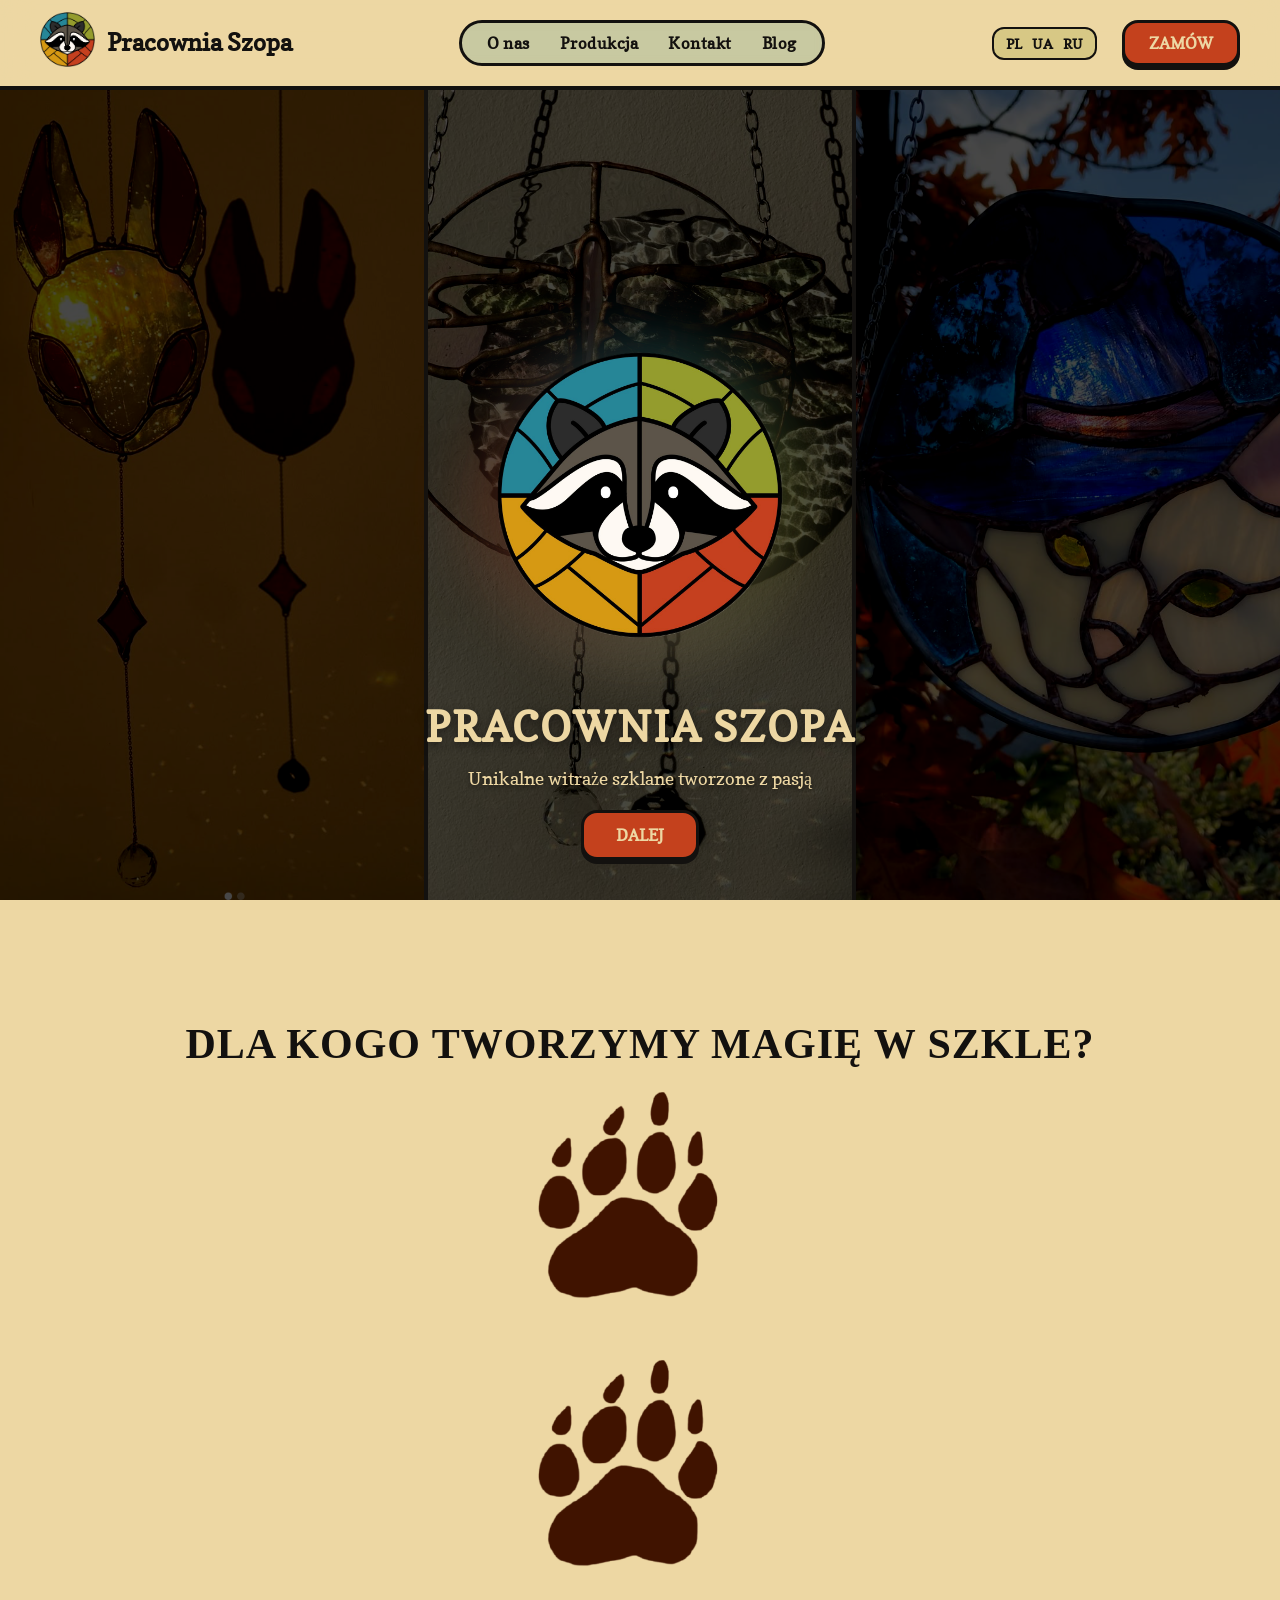
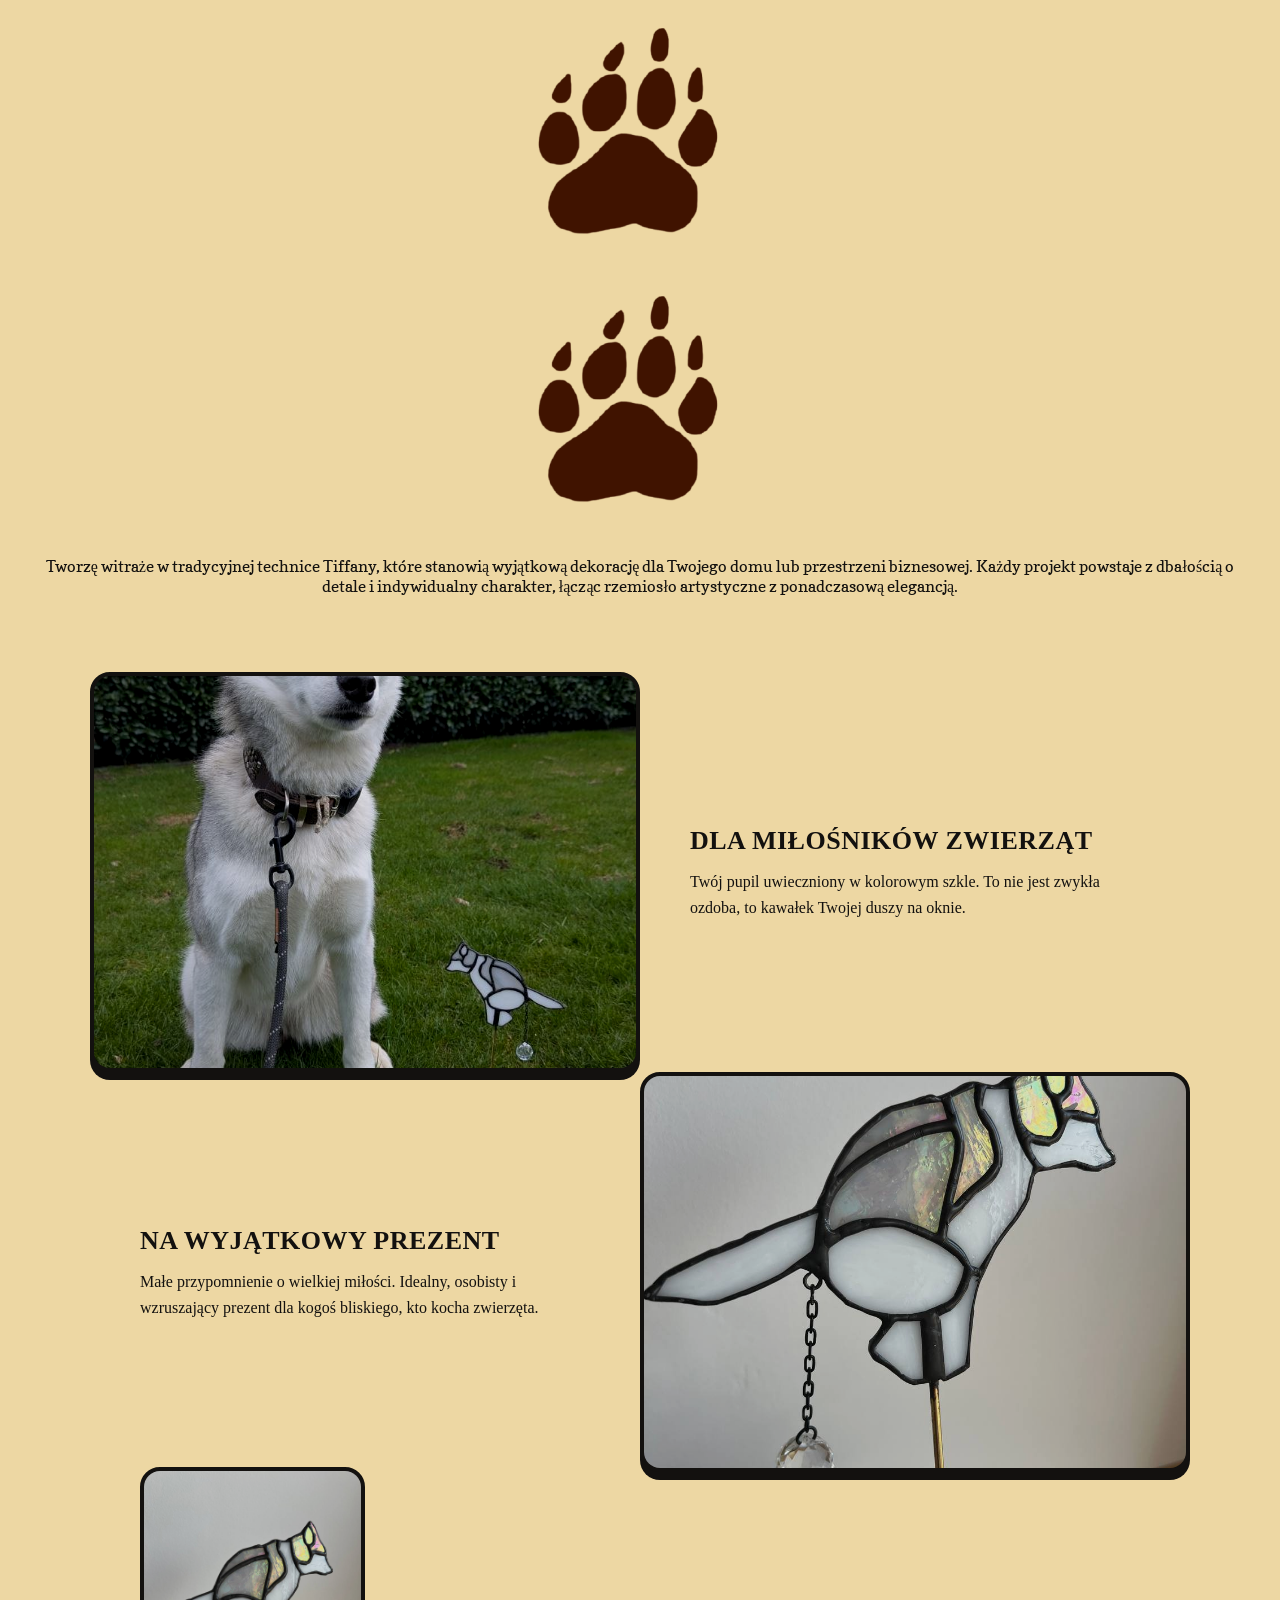
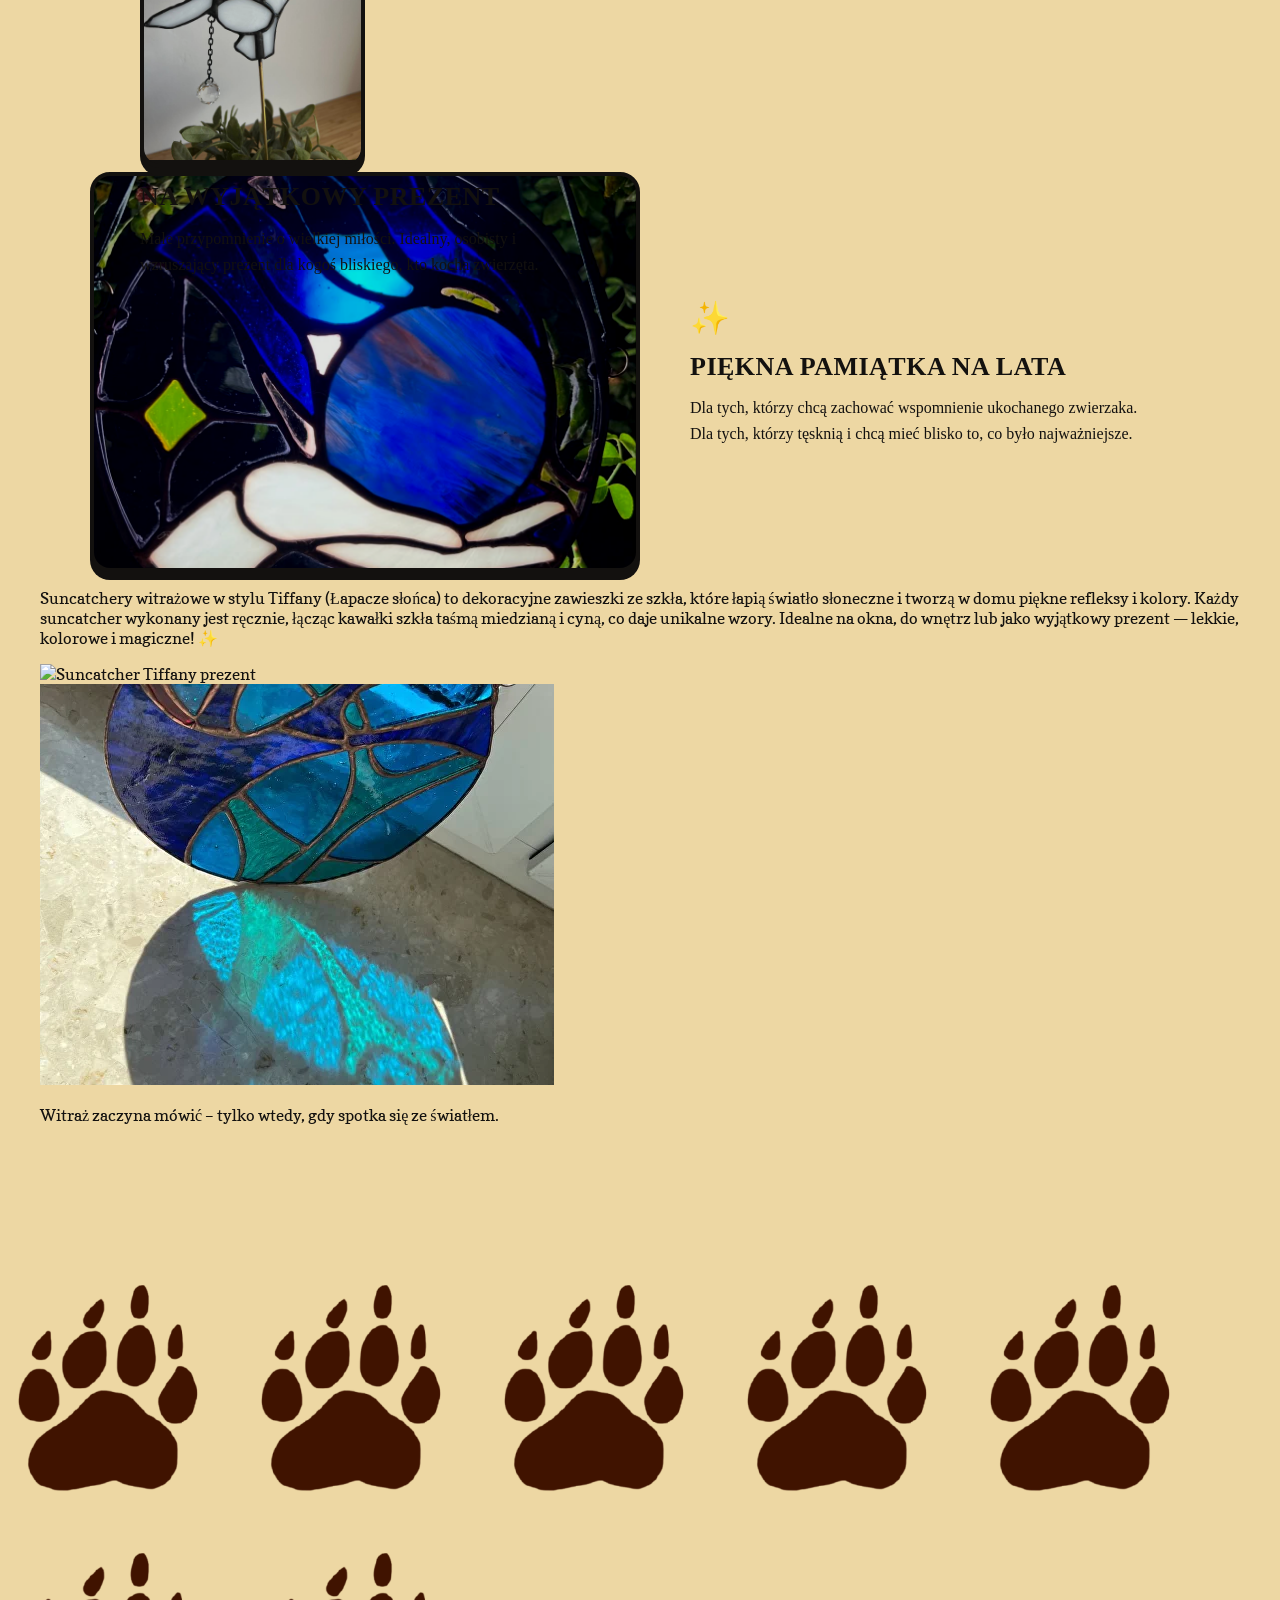
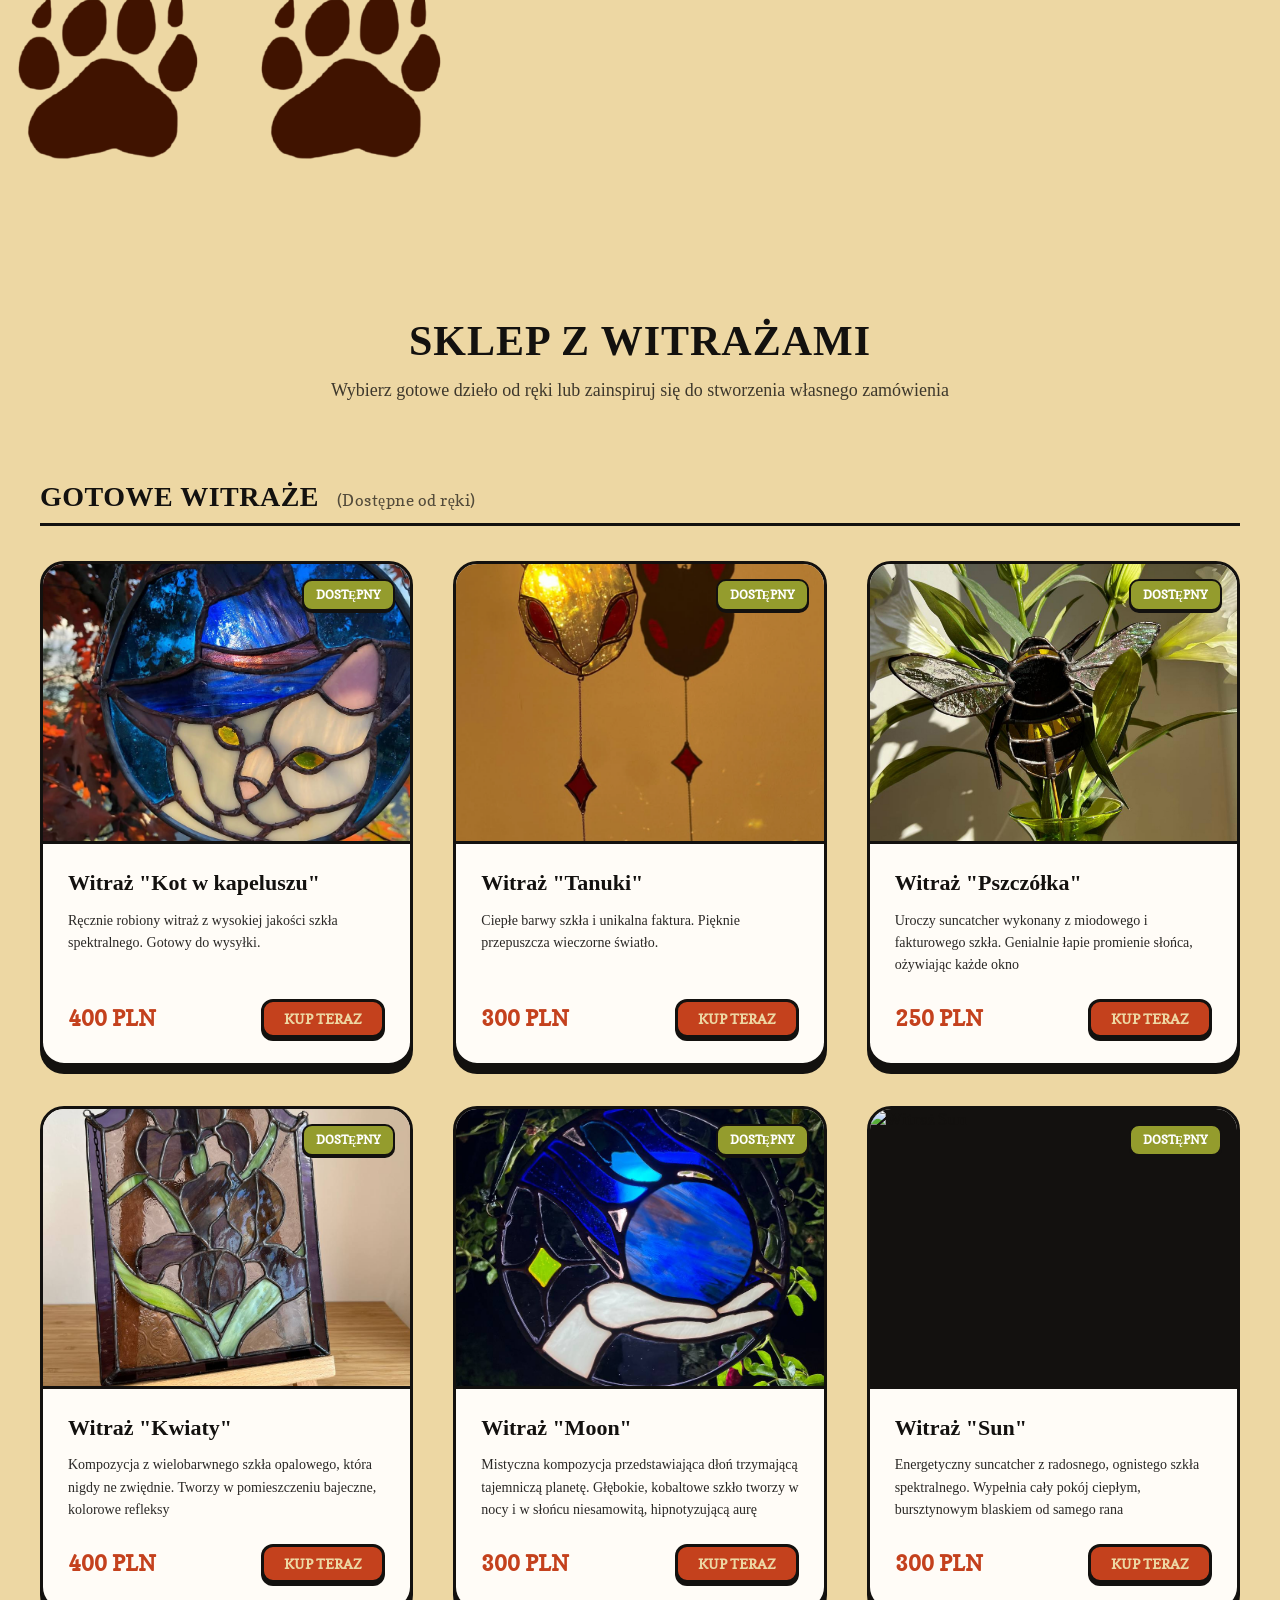
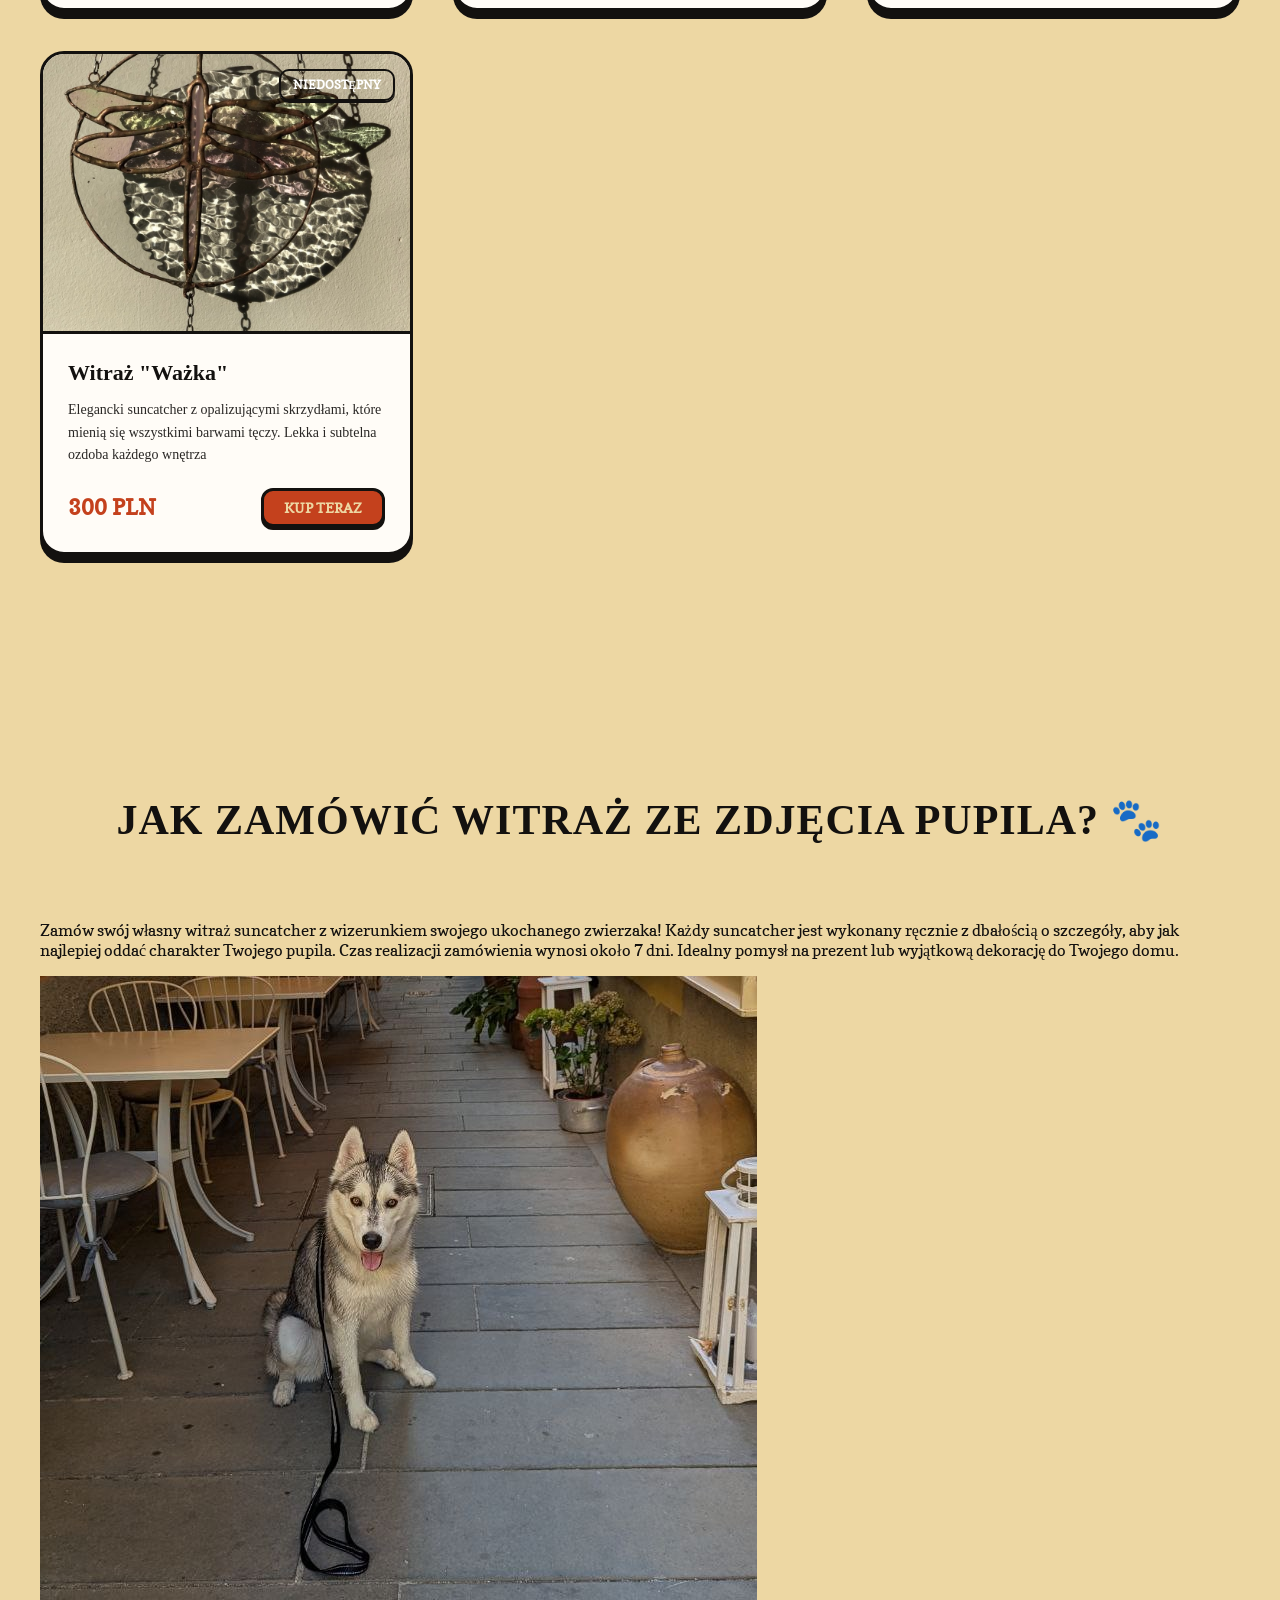
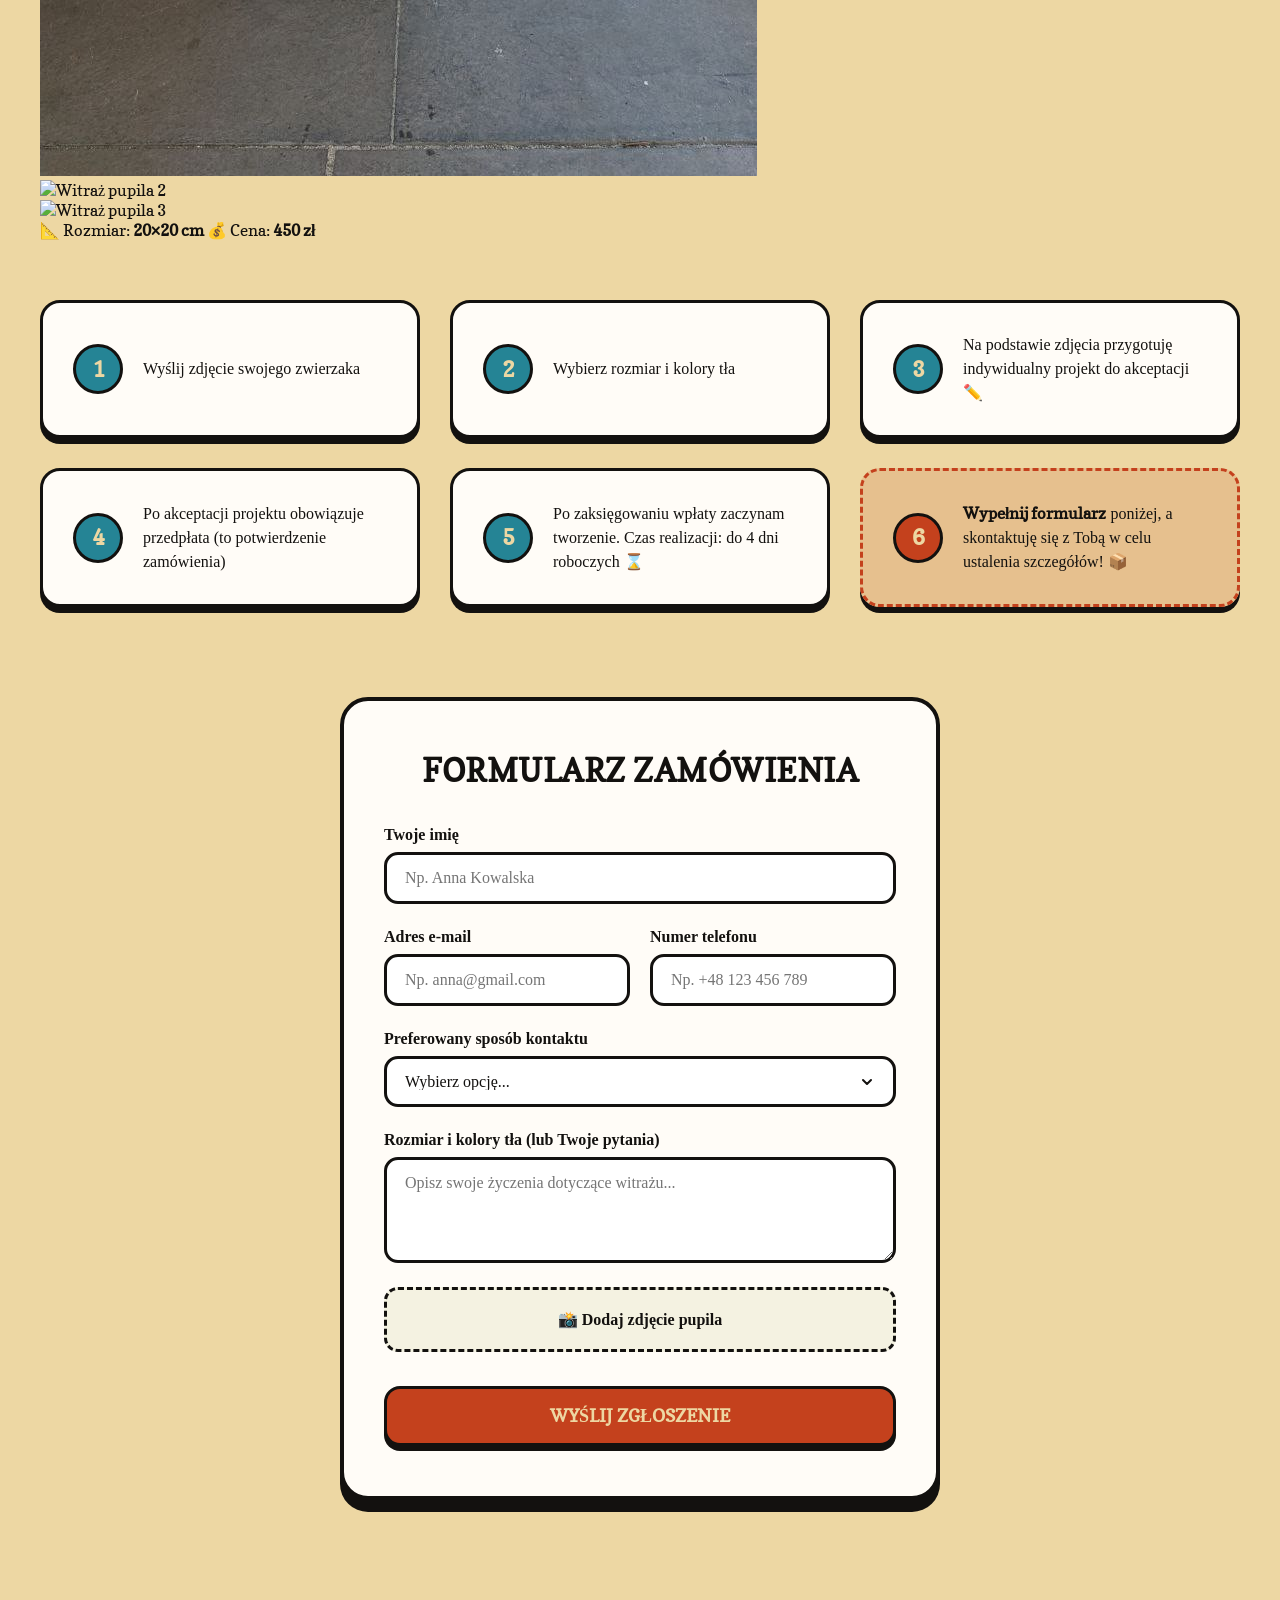
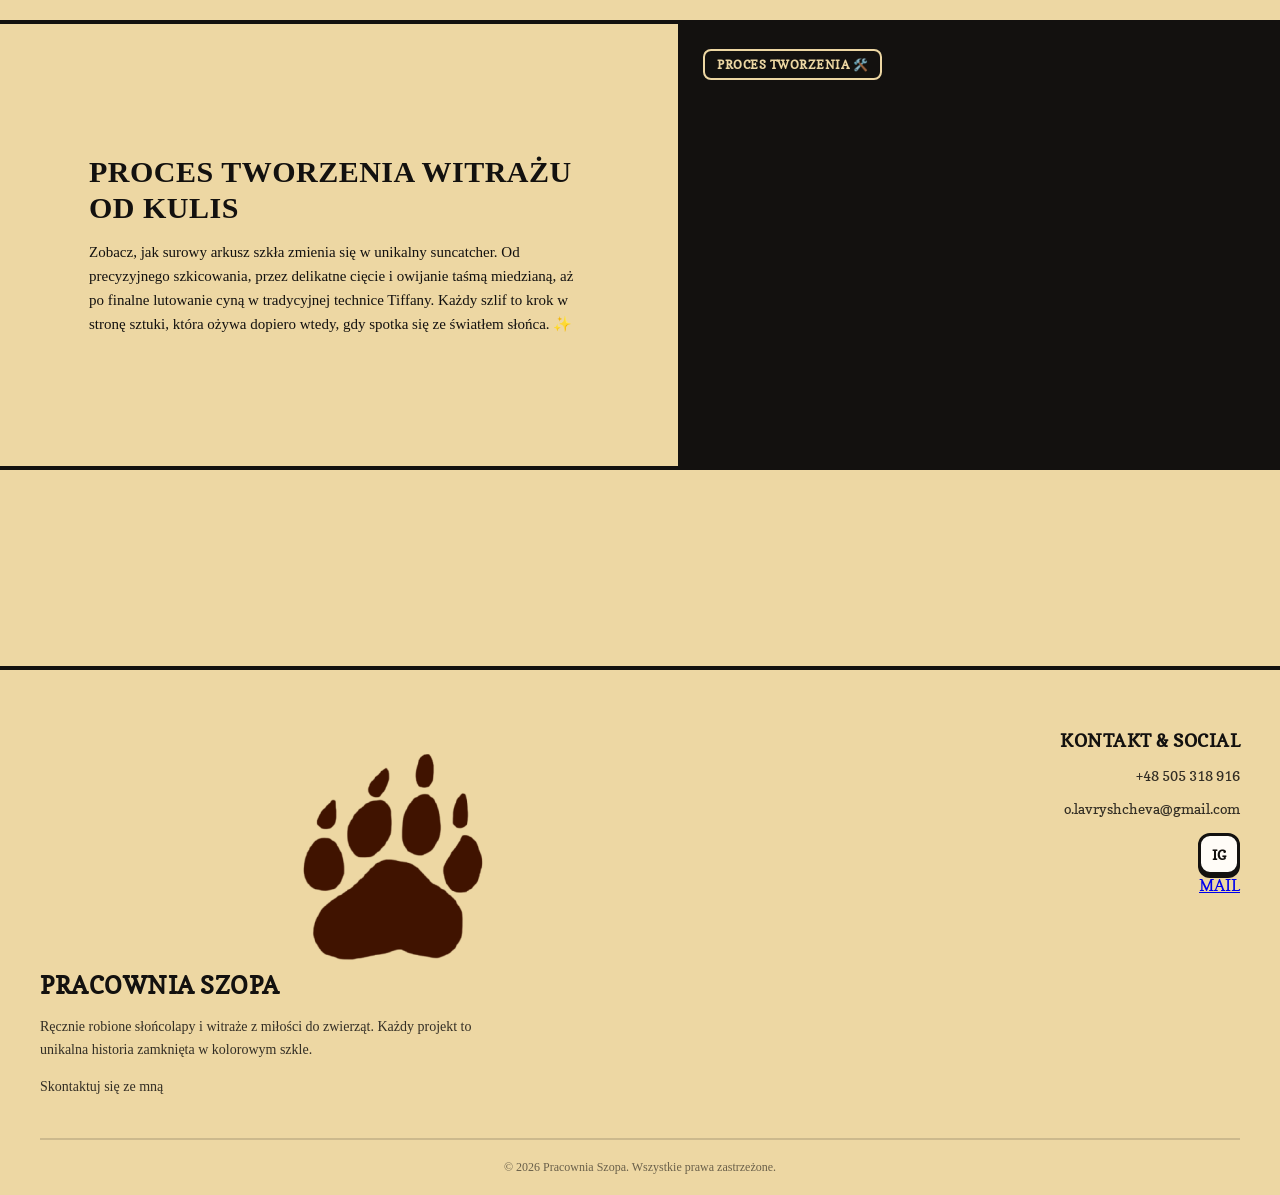
==== commit cb5894b4: "Update print statement to say 'Goodbye World'" ====
--- a/index.html
+++ b/index.html
@@ -1,5 +1,6 @@
 <!DOCTYPE html>
 <html lang="pl">
+
 <head>
     <meta charset="UTF-8">
     <meta name="viewport" content="width=device-width, initial-scale=1.0">
@@ -8,18 +9,21 @@
     <link rel="icon" type="image/png" href="icon.png">
 
     <link rel="preconnect" href="https://fonts.googleapis.com">
-<link rel="preconnect" href="https://fonts.gstatic.com" crossorigin>
-<link href="https://fonts.googleapis.com/css2?family=Copse&family=Zalando+Sans+Expanded:ital,wght@0,200..900;1,200..900&display=swap" rel="stylesheet">
-
-<link rel="stylesheet" href="styles.css?v=1.2">
-
-<script type="module" src="firebase-init.js"></script>
-
-<script src="https://cdnjs.cloudflare.com/ajax/libs/gsap/3.12.5/gsap.min.js"></script>
-<script src="https://cdnjs.cloudflare.com/ajax/libs/gsap/3.12.5/ScrollTrigger.min.js"></script>
-<script src="script.js?v=1.2.1"></script>
+    <link rel="preconnect" href="https://fonts.gstatic.com" crossorigin>
+    <link
+        href="https://fonts.googleapis.com/css2?family=Copse&family=Zalando+Sans+Expanded:ital,wght@0,200..900;1,200..900&display=swap"
+        rel="stylesheet">
+
+    <link rel="stylesheet" href="styles.css?v=1.2">
+
+    <script type="module" src="firebase-init.js"></script>
+
+    <script src="https://cdnjs.cloudflare.com/ajax/libs/gsap/3.12.5/gsap.min.js"></script>
+    <script src="https://cdnjs.cloudflare.com/ajax/libs/gsap/3.12.5/ScrollTrigger.min.js"></script>
+    <script src="script.js?v=1.2.1"></script>
 
 </head>
+
 <body>
     <header>
 
@@ -53,250 +57,454 @@
     <section class="hero-full-mosaic" id="start">
         <div class="mosaic-grid">
             <div class="mosaic-item"><img src="pics/rabbit.png" alt="Witraż Królik"></div>
-            <div class="mosaic-item"><img src="pics/dragonfly.png" alt="Witraż Ważka"></div>
+            <div class="mosaic-item"><img src="pics/dragonfly.jpg" alt="Witraż Ważka"></div>
             <div class="mosaic-item"><img src="pics/cat.png" alt="Witraż Kot"></div>
         </div>
-        
+
         <div class="center-badge">
             <div class="badge-glow"></div>
             <img class="badge-logo" src="pics/icon.png" alt="Pracownia Szopa">
         </div>
-    
+
         <div class="mosaic-overlay">
             <h1>Pracownia Szopa</h1>
             <p>Unikalne witraże szklane tworzone z pasją</p>
-            <a href="#shop"><button class="mosaic-btn">Dalej</button></a>
+            <a href="#shop-target"><button class="mosaic-btn">Dalej</button></a>
         </div>
     </section>
 
-<!-- TARGET SECTION (Z-Timeline Overlay) -->
-<section id="shop-target" class="vitrage-timeline">
-    <div class="timeline-header">
-        <h2>Dla kogo tworzymy magię w szkle?</h2>
-        <span class="timeline-paw">🐾</span>
+    <!-- TARGET SECTION (Z-Timeline Overlay) -->
+    <section id="shop-target" class="vitrage-timeline">
+        <div class="timeline-header">
+            <h2>Dla kogo tworzymy magię w szkle?</h2>
+
+            <div class="paws-path">
+                <div class="paw-print-1"><img src="pics/paw.png" alt=""></div>
+                <div class="paw-print-2"><img src="pics/paw.png" alt=""></div>
+                <div class="paw-print-3"><img src="pics/paw.png" alt=""></div>
+                <div class="paw-print-4"><img src="pics/paw.png" alt=""></div>
+            </div>
+
+            <div class="timeline-glass-box">
+                <p class="timeline-intro">
+                    Tworzę witraże w tradycyjnej technice Tiffany, które stanowią wyjątkową dekorację dla Twojego domu
+                    lub przestrzeni biznesowej.
+                    Każdy projekt powstaje z dbałością o detale i indywidualny charakter, łącząc rzemiosło artystyczne z
+                    ponadczasową elegancją.
+                </p>
+            </div>
+        </div>
+
+        <div class="timeline-grid">
+
+            <!-- BLOCK 1: Królik (Left) -->
+            <div class="timeline-item item-left">
+                <div class="item-img-box">
+                    <img src="pics/husky_dog1.jpg" alt="Witraż Szklany Królik">
+                </div>
+                <div class="item-text-pure">
+                    <h3>Dla miłośników zwierząt</h3>
+                    <p>Twój pupil uwieczniony w kolorowym szkle. To nie jest zwykła ozdoba, to kawałek Twojej duszy na
+                        oknie.</p>
+                </div>
+            </div>
+
+            <div class="pc-prezent">
+            <!-- BLOCK 2: Ważka (Right) -->
+            <div class="timeline-item">
+                <div class="item-text-pure">
+                    <h3>Na wyjątkowy prezent</h3>
+                    <p>Małe przypomnienie o wielkiej miłości. Idealny, osobisty i wzruszający prezent dla kogoś
+                        bliskiego, kto kocha zwierzęta.</p>
+                </div>
+                <div class="item-img-box">
+                    <img src="pics/husky.jpg" alt="Witraż Szklany Ważka">
+                </div>
+            </div>
+            </div>
+
+            <div class="mobile-prezent">
+            <!-- BLOCK 2: Ważka (Right) -->
+            <div class="timeline-item">
+                <div class="item-text-pure">
+                    <div class="item-img-box">
+                    <img src="pics/husky.jpg" alt="Witraż Szklany Ważka">
+                </div>
+                    <h3>Na wyjątkowy prezent</h3>
+                    <p>Małe przypomnienie o wielkiej miłości. Idealny, osobisty i wzruszający prezent dla kogoś
+                        bliskiego, kto kocha zwierzęta.</p>
+                </div>
+            </div>
+            </div>
+
+            <!-- BLOCK 3: Kot (Left) -->
+            <div class="timeline-item item-cat item-left">
+                <div class="item-img-box">
+                    <img src="pics/moon.png" alt="Witraż Szklany Kot">
+                </div>
+                <div class="item-text-pure">
+                    <span class="head-emoji">✨</span>
+                    <h3>Piękna pamiątka na lata</h3>
+                    <p>Dla tych, którzy chcą zachować wspomnienie ukochanego zwierzaka. Dla tych, którzy tęsknią i chcą
+                        mieć blisko to, co było najważniejsze.</p>
+                </div>
+            </div>
+
+        </div>
+
+
+
+        <div class="timeline-outro-block">
+            <p class="outro-text">
+                Suncatchery witrażowe w stylu Tiffany (Łapacze słońca) to dekoracyjne zawieszki ze szkła, które łapią
+                światło słoneczne i tworzą w domu piękne refleksy i kolory. Każdy suncatcher wykonany jest ręcznie,
+                łącząc kawałki szkła taśmą miedzianą i cyną, co daje unikalne wzory. Idealne na okna, do wnętrz lub jako
+                wyjątkowy prezent — lekkie, kolorowe i magiczne! ✨
+            </p>
+
+            <div class="outro-images-grid">
+                <div class="outro-img-box">
+                    <img src="pics/sun1.jpg" alt="Suncatcher Tiffany prezent">
+                </div>
+                <div class="outro-img-box">
+                    <img src="pics/moon.jpg" alt="Łapacz słońca na oknie">
+                </div>
+            </div>
+
+            <p class="outro-quote">Witraż zaczyna mówić – tylko wtedy, gdy spotka się ze światłem.</p>
+        </div>
+        </div>
+
+    </section>
+
+    <div class="horizontal-paws-divider">
+        <span class="p-foot"><img src="pics/paw.png" alt=""></span>
+        <span class="p-foot"><img src="pics/paw.png" alt=""></span>
+        <span class="p-foot"><img src="pics/paw.png" alt=""></span>
+        <span class="p-foot"><img src="pics/paw.png" alt=""></span>
+        <span class="p-foot"><img src="pics/paw.png" alt=""></span>
+        <span class="p-foot"><img src="pics/paw.png" alt=""></span>
+        <span class="p-foot"><img src="pics/paw.png" alt=""></span>
     </div>
 
-    <div class="timeline-grid">
-        
-        <!-- BLOCK 1: Królik (Left) -->
-        <div class="timeline-item item-left">
-            <div class="item-img-box">
-                <img src="pics/psiak.png" alt="Witraż Szklany Królik">
-            </div>
-            <div class="item-text-pure">
-                <h3>Dla miłośników zwierząt</h3>
-                <p>Twój pupil uwieczniony w kolorowym szkle. To nie jest zwykła ozdoba, to kawałek Twojej duszy na oknie.</p>
-            </div>
-        </div>
-
-        <!-- BLOCK 2: Ważka (Right) -->
-        <div class="timeline-item item-right">
-            <div class="item-text-pure">
-                <h3>Na wyjątkowy prezent</h3>
-                <p>Małe przypomnienie o wielkiej miłości. Idealny, osobisty i wzruszający prezent dla kogoś bliskiego, kto kocha zwierzęta.</p>
-            </div>
-            <div class="item-img-box">
-                <img src="pics/piwonia.png" alt="Witraż Szklany Ważka">
-            </div>
-        </div>
-
-        <!-- BLOCK 3: Kot (Left) -->
-        <div class="timeline-item item-cat item-left">
-            <div class="item-img-box">
-                <img src="pics/moon.png" alt="Witraż Szklany Kot">
-            </div>
-            <div class="item-text-pure">
-                <span class="head-emoji">✨</span>
-                <h3>Piękna pamiątka na lata</h3>
-                <p>Dla tych, którzy chcą zachować wspomnienie ukochanego zwierzaka. Dla tych, którzy tęsknią i chcą mieć blisko to, co było najważniejsze.</p>
-            </div>
-        </div>
-
-    </div>
-</section>
-
-<!-- SHOP SECTION -->
-<section id="shop" class="vitrage-shop">
-    <div class="shop-header">
-        <h2>Sklep z witrażami</h2>
-        <p>Wybierz gotowe dzieło od ręki lub zainspiruj się do stworzenia własnego zamówienia</p>
-    </div>
-
-    <!-- БЛОК 1: ГОТОВЫЕ ТОВАРЫ (Dostępne od ręki) -->
-    <div class="shop-section-block">
-        <h3 class="shop-section-title">Gotowe witraże <span>(Dostępne od ręki)</span></h3>
-        <div class="shop-grid id-ready-products">
-            
-            <!-- Карточка 1 (Готовая) -->
-            <div class="product-card">
-                <div class="product-img-box">
-                    <img src="pics/cat.png" alt="Witraż Kot w kapeluszu">
-                    <span class="product-badge badge-ready">Dostępny</span>
-                </div>
-                <div class="product-info">
-                    <h3>Witraż "Kot w kapeluszu"</h3>
-                    <p class="product-desc">Ręcznie robiony witraż z wysokiej jakości szkła spektralnego. Gotowy do wysyłki.</p>
-                    <div class="product-footer">
-                        <span class="product-price">150 PLN</span>
-                        <button class="product-btn" onclick="openOrderModal('Kot w kapeluszu')">Kup teraz</button>
-                    </div>
-                </div>
-            </div>
-
-            <!-- Карточка 2 (Готовая) -->
-            <div class="product-card">
-                <div class="product-img-box">
-                    <img src="pics/rabbit.png" alt="Witraż Złoty Królik">
-                    <span class="product-badge badge-ready">Dostępny</span>
-                </div>
-                <div class="product-info">
-                    <h3>Witraż "Złoty Królik"</h3>
-                    <p class="product-desc">Ciepłe barwy szkła i unikalna faktura. Pięknie przepuszcza wieczorne światło.</p>
-                    <div class="product-footer">
-                        <span class="product-price">120 PLN</span>
-                        <button class="product-btn" onclick="openOrderModal('Złoty Królik')">Kup teraz</button>
-                    </div>
-                </div>
-            </div>
-
-        </div>
-    </div>
-
-</section>
-
-<section id="custom-order" class="order-flow-section">
-    <div class="flow-header">
-        <h2>Jak zamówić witraż ze zdjęcia pupila? 🐾</h2>
-    </div>
-
-    <div class="flow-steps-grid">
-        <div class="step-card">
-            <div class="step-num">1</div>
-            <p>Wyślij zdjęcie swojego zwierzaka</p>
-        </div>
-        <div class="step-card">
-            <div class="step-num">2</div>
-            <p>Wybierz rozmiar i kolory tła</p>
-        </div>
-        <div class="step-card">
-            <div class="step-num">3</div>
-            <p>Na podstawie zdjęcia przygotuję indywidualny projekt do akceptacji ✏️</p>
-        </div>
-        <div class="step-card">
-            <div class="step-num">4</div>
-            <p>Po akceptacji projektu obowiązuje przedpłata (to potwierdzenie zamówienia)</p>
-        </div>
-        <div class="step-card">
-            <div class="step-num">5</div>
-            <p>Po zaksięgowaniu wpłaty zaczynam tworzenie. Czas realizacji: do 4 dni roboczych ⌛</p>
-        </div>
-        <div class="step-card step-action-card">
-            <div class="step-num btn-num">6</div>
-            <p><strong>Wypełnij formularz</strong> poniżej, a skontaktuję się z Tobą w celu ustalenia szczegółów! 📦</p>
-        </div>
-    </div>
-
-    <div class="order-form-container">
-        <h3>Formularz zamówienia</h3>
-        <form id="pupilOrderForm" onsubmit="handleFormSubmit(event)">
-            
-            <div class="form-group">
-                <label for="clientName">Twoje imię</label>
-                <input type="text" id="clientName" placeholder="Np. Anna Kowalska" required>
-            </div>
-    
-            <div class="form-row-split">
+    <!-- SHOP SECTION -->
+    <section id="shop" class="vitrage-shop">
+        <div class="shop-header">
+            <h2>Sklep z witrażami</h2>
+            <p>Wybierz gotowe dzieło od ręki lub zainspiruj się do stworzenia własnego zamówienia</p>
+        </div>
+
+        <!-- БЛОК 1: ГОТОВЫЕ ТОВАРЫ (Dostępne od ręki) -->
+        <div class="shop-section-block">
+            <h3 class="shop-section-title">Gotowe witraże <span>(Dostępne od ręki)</span></h3>
+            <div class="shop-grid id-ready-products">
+
+                <!-- Карточка 1 (Готовая) -->
+                <div class="product-card">
+                    <div class="product-img-box">
+                        <img src="pics/cat.png" alt="Witraż Kot w kapeluszu">
+                        <span class="product-badge badge-ready">Dostępny</span>
+                    </div>
+                    <div class="product-info">
+                        <h3>Witraż "Kot w kapeluszu"</h3>
+                        <p class="product-desc">Ręcznie robiony witraż z wysokiej jakości szkła spektralnego. Gotowy do
+                            wysyłki.</p>
+                        <div class="product-footer">
+                            <span class="product-price">400 PLN</span>
+                            <button class="product-btn" onclick="openOrderModal('Kot w kapeluszu')">Kup teraz</button>
+                        </div>
+                    </div>
+                </div>
+
+                <!-- Карточка 2 (Готовая) -->
+                <div class="product-card">
+                    <div class="product-img-box">
+                        <img src="pics/rabbit.png" alt="Witraż Złoty Królik">
+                        <span class="product-badge badge-ready">Dostępny</span>
+                    </div>
+                    <div class="product-info">
+                        <h3>Witraż "Tanuki"</h3>
+                        <p class="product-desc">Ciepłe barwy szkła i unikalna faktura. Pięknie przepuszcza wieczorne
+                            światło.</p>
+                        <div class="product-footer">
+                            <span class="product-price">300 PLN</span>
+                            <button class="product-btn" onclick="openOrderModal('Złoty Królik')">Kup teraz</button>
+                        </div>
+                    </div>
+                </div>
+
+                <div class="product-card">
+                    <div class="product-img-box">
+                        <img src="pics/bea.jpg" alt="Witraż Pszczółka">
+                        <span class="product-badge badge-ready">Dostępny</span>
+                    </div>
+                    <div class="product-info">
+                        <h3>Witraż "Pszczółka"</h3>
+                        <p class="product-desc">Uroczy suncatcher wykonany z miodowego i fakturowego szkła. Genialnie
+                            łapie promienie słońca, ożywiając każde okno</p>
+                        <div class="product-footer">
+                            <span class="product-price">250 PLN</span>
+                            <button class="product-btn" onclick="openOrderModal('Pszczółka')">Kup teraz</button>
+                        </div>
+                    </div>
+                </div>
+
+                <div class="product-card">
+                    <div class="product-img-box">
+                        <img src="pics/flowers1.jpg" alt="Witraż Kwiaty">
+                        <span class="product-badge badge-ready">Dostępny</span>
+                    </div>
+                    <div class="product-info">
+                        <h3>Witraż "Kwiaty"</h3>
+                        <p class="product-desc">Kompozycja z wielobarwnego szkła opalowego, która nigdy ne zwiędnie.
+                            Tworzy w pomieszczeniu bajeczne, kolorowe refleksy</p>
+                        <div class="product-footer">
+                            <span class="product-price">400 PLN</span>
+                            <button class="product-btn" onclick="openOrderModal('Kwiaty')">Kup teraz</button>
+                        </div>
+                    </div>
+                </div>
+
+                <div class="product-card">
+                    <div class="product-img-box">
+                        <img src="pics/moon10.jpg" alt="Witraż Moon">
+                        <span class="product-badge badge-ready">Dostępny</span>
+                    </div>
+                    <div class="product-info">
+                        <h3>Witraż "Moon"</h3>
+                        <p class="product-desc">Mistyczna kompozycja przedstawiająca dłoń trzymającą tajemniczą planetę.
+                            Głębokie, kobaltowe szkło tworzy w nocy i w słońcu niesamowitą, hipnotyzującą aurę</p>
+                        <div class="product-footer">
+                            <span class="product-price">300 PLN</span>
+                            <button class="product-btn" onclick="openOrderModal('Moon')">Kup teraz</button>
+                        </div>
+                    </div>
+                </div>
+
+                <div class="product-card">
+                    <div class="product-img-box">
+                        <img src="pics/sun10.JPG" alt="Witraż Sun">
+                        <span class="product-badge badge-ready">Dostępny</span>
+                    </div>
+                    <div class="product-info">
+                        <h3>Witraż "Sun"</h3>
+                        <p class="product-desc">Energetyczny suncatcher z radosnego, ognistego szkła spektralnego.
+                            Wypełnia cały pokój ciepłym, bursztynowym blaskiem od samego rana</p>
+                        <div class="product-footer">
+                            <span class="product-price">300 PLN</span>
+                            <button class="product-btn" onclick="openOrderModal('Sun')">Kup teraz</button>
+                        </div>
+                    </div>
+                </div>
+
+                <div class="product-card">
+                    <div class="product-img-box">
+                        <img src="pics/dragonfly-card.jpg" alt="Witraż Ważka">
+                        <span class="product-badge badge-no">Niedostępny</span>
+                    </div>
+                    <div class="product-info">
+                        <h3>Witraż "Ważka"</h3>
+                        <p class="product-desc">Elegancki suncatcher z opalizującymi skrzydłami, które mienią się
+                            wszystkimi barwami tęczy. Lekka i subtelna ozdoba każdego wnętrza</p>
+                        <div class="product-footer">
+                            <span class="product-price">300 PLN</span>
+                            <button class="product-btn" onclick="openOrderModal('Ważka')">Kup teraz</button>
+                        </div>
+                    </div>
+                </div>
+
+            </div>
+        </div>
+
+    </section>
+
+    <section id="custom-order" class="order-flow-section">
+        <div class="flow-header">
+            <h2>Jak zamówić witraż ze zdjęcia pupila? 🐾</h2>
+        </div>
+
+        <div class="custom-offer-text-block">
+            <p class="custom-offer-p">
+                Zamów swój własny witraż suncatcher z wizerunkiem swojego ukochanego zwierzaka!
+                Każdy suncatcher jest wykonany ręcznie z dbałością o szczegóły, aby jak najlepiej oddać charakter
+                Twojego pupila.
+                Czas realizacji zamówienia wynosi około 7 dni. Idealny pomysł na prezent lub wyjątkową dekorację do
+                Twojego domu.
+            </p>
+
+            <div class="custom-offer-gallery">
+                <div class="custom-gal-box"><img src="pics/husky_dog.jpg" alt="Witraż pupila 1"></div>
+                <div class="custom-gal-box"><img src="pics/psiak.jpg" alt="Witraż pupila 2"></div>
+                <div class="custom-gal-box"><img src="pics/psiak2.jpg" alt="Witraż pupila 3"></div>
+            </div>
+
+            <!-- Параметры заказа: Размер и Цена -->
+            <div class="custom-offer-meta">
+                <span class="custom-badge">📐 Rozmiar: <strong>20×20&nbsp;cm</strong></span>
+                <span class="custom-badge">💰 Cena: <strong>450&nbsp;zł</strong></span>
+            </div>
+        </div>
+
+        <div class="flow-steps-grid">
+            <div class="step-card">
+                <div class="step-num">1</div>
+                <p>Wyślij zdjęcie swojego zwierzaka</p>
+            </div>
+            <div class="step-card">
+                <div class="step-num">2</div>
+                <p>Wybierz rozmiar i kolory tła</p>
+            </div>
+            <div class="step-card">
+                <div class="step-num">3</div>
+                <p>Na podstawie zdjęcia przygotuję indywidualny projekt do akceptacji ✏️</p>
+            </div>
+            <div class="step-card">
+                <div class="step-num">4</div>
+                <p>Po akceptacji projektu obowiązuje przedpłata (to potwierdzenie zamówienia)</p>
+            </div>
+            <div class="step-card">
+                <div class="step-num">5</div>
+                <p>Po zaksięgowaniu wpłaty zaczynam tworzenie. Czas realizacji: do 4 dni roboczych ⌛</p>
+            </div>
+            <div class="step-card step-action-card">
+                <div class="step-num btn-num">6</div>
+                <p><strong>Wypełnij formularz</strong> poniżej, a skontaktuję się z Tobą w celu ustalenia szczegółów! 📦
+                </p>
+            </div>
+        </div>
+
+        <div class="order-form-container">
+            <h3>Formularz zamówienia</h3>
+            <form id="pupilOrderForm" onsubmit="handleFormSubmit(event)">
+
                 <div class="form-group">
-                    <label for="clientEmail">Adres e-mail</label>
-                    <input type="email" id="clientEmail" placeholder="Np. anna@gmail.com" required>
-                </div>
+                    <label for="clientName">Twoje imię</label>
+                    <input type="text" id="clientName" placeholder="Np. Anna Kowalska" required>
+                </div>
+
+                <div class="form-row-split">
+                    <div class="form-group">
+                        <label for="clientEmail">Adres e-mail</label>
+                        <input type="email" id="clientEmail" placeholder="Np. anna@gmail.com" required>
+                    </div>
+                    <div class="form-group">
+                        <label for="clientPhone">Numer telefonu</label>
+                        <input type="text" id="clientPhone" placeholder="Np. +48 123 456 789" required>
+                    </div>
+                </div>
+
                 <div class="form-group">
-                    <label for="clientPhone">Numer telefonu</label>
-                    <input type="text" id="clientPhone" placeholder="Np. +48 123 456 789" required>
-                </div>
-            </div>
-    
-            <div class="form-group">
-                <label for="contactMethod">Preferowany sposób kontaktu</label>
-                <select id="contactMethod" required>
-                    <option value="" disabled selected>Wybierz opcję...</option>
-                    <option value="telegram">Telegram ✈️</option>
-                    <option value="whatsapp">WhatsApp 💬</option>
-                    <option value="sms">SMS 📱</option>
-                    <option value="call">Połączenie telefoniczne 📞</option>
-                    <option value="email">E-mail ✉️</option>
-                </select>
-            </div>
-    
-            <div class="form-group">
-                <label for="petType">Rozmiar i kolory tła (lub Twoje pytania)</label>
-                <textarea id="petType" rows="4" placeholder="Opisz swoje życzenia dotyczące witrażu..." required></textarea>
-            </div>
-    
-            <div class="form-group file-group">
-                <label for="petPhoto" class="file-label">
-                    <span>📸 Dodaj zdjęcie pupila</span>
-                    <input type="file" id="petPhoto" accept="image/*" required>
-                </label>
-            </div>
-    
-            <button type="submit" class="form-submit-btn">Wyślij zgłoszenie</button>
-        </form>
-    </div>
-
-</section>
-
-<section id="blog" class="vitrage-blog-half">
-    <div class="blog-image-side">
-        <img src="pics/rabbit.png" alt="Kulisy tworzenia witrażu">
-        <div class="blog-img-overlay">
-            <span>Zza kulis pracowni 🛠️</span>
-        </div>
-    </div>
-    
-    <div class="blog-text-side">
-        <div class="blog-content-wrap">
-            <div class="blog-date">07 Lipca 2026</div>
-            <h2>Jak powstaje witraż? Tajemnice pracy ze szkłem</h2>
-            <p>Każdy słońcolap zaczyna się od szkicu. Przejdź z nami przez cały proces: od wyboru arkusza szkła, przez precyzyjne cięcie, owijanie taśmą miedzianą, aż po finalne lutowanie cyną. Odkryj rzemiosło, które ożywa tylko w słońcu.</p>
-            <a href="#read-blog" class="blog-read-link">
-                <span>Czytaj cały artykuł</span>
-                <svg xmlns="http://www.w3.org/2000/svg" width="24" height="24" viewBox="0 0 24 24" fill="none" stroke="currentColor" stroke-width="3" stroke-linecap="round" stroke-linejoin="round"><line x1="5" y1="12" x2="19" y2="12"></line><polyline points="12 5 19 12 12 19"></polyline></svg>
-            </a>
-        </div>
-    </div>
-</section>
-
-<section class="null"><p> </p></section>
-
-<!-- FOOTER SECTION -->
-<footer class="vitrage-footer">
-    <div class="footer-container">
-        
-        <!-- Левая колонка: Описание -->
-        <div class="footer-brand">
-            <span class="footer-logo">Pracownia Szopa 🐾</span>
-            <p>Ręcznie robione słońcolapy i witraże z miłości do zwierząt. Każdy projekt to unikalna historia zamknięta w kolorowym szkle.</p>
-        </div>
-
-        <!-- Правая колонка: Соцсети и kontakt -->
-        <div class="footer-socials">
-            <h4>Kontakt & Social</h4>
-            <p>Masz pytania? Pisz śmiało!</p>
-            <div class="social-icons">
-                <a href="https://instagram.com" target="_blank" aria-label="Instagram">IG</a>
-                <a href="https://facebook.com" target="_blank" aria-label="Facebook">FB</a>
-                <a href="https://wa.me/" target="_blank" aria-label="WhatsApp">WA</a>
-            </div>
-        </div>
-
-    </div>
-
-    <!-- Самый низ: копирайт -->
-    <div class="footer-bottom">
-        <p>&copy; 2026 Witraże Pracownia. Wszystkie prawa zastrzeżone.</p>
-    </div>
-</footer>
+                    <label for="contactMethod">Preferowany sposób kontaktu</label>
+                    <select id="contactMethod" required>
+                        <option value="" disabled selected>Wybierz opcję...</option>
+                        <option value="telegram">Telegram ✈️</option>
+                        <option value="whatsapp">WhatsApp 💬</option>
+                        <option value="sms">SMS 📱</option>
+                        <option value="call">Połączenie telefoniczne 📞</option>
+                        <option value="email">E-mail ✉️</option>
+                    </select>
+                </div>
+
+                <div class="form-group">
+                    <label for="petType">Rozmiar i kolory tła (lub Twoje pytania)</label>
+                    <textarea id="petType" rows="4" placeholder="Opisz swoje życzenia dotyczące witrażu..."
+                        required></textarea>
+                </div>
+
+                <div class="form-group file-group">
+                    <label for="petPhoto" class="file-label">
+                        <span>📸 Dodaj zdjęcie pupila</span>
+                        <input type="file" id="petPhoto" accept="image/*" required>
+                    </label>
+                </div>
+
+                <button type="submit" class="form-submit-btn">Wyślij zgłoszenie</button>
+            </form>
+        </div>
+
+    </section>
+
+    <section id="blog" class="vitrage-blog-half">
+        <!-- Левая сторона: Сетка из 4-х видео процесса -->
+
+        <div class="blog-text-side">
+            <div class="blog-content-wrap">
+                <h2>Proces tworzenia witrażu od kulis</h2>
+                <p>Zobacz, jak surowy arkusz szkła zmienia się w unikalny suncatcher. Od precyzyjnego szkicowania, przez
+                    delikatne cięcie i owijanie taśmą miedzianą, aż po finalne lutowanie cyną w tradycyjnej technice
+                    Tiffany. Każdy szlif to krok w stronę sztuki, która ożywa dopiero wtedy, gdy spotka się ze światłem
+                    słońca. ✨</p>
+            </div>
+        </div>
+        <div class="blog-image-side blog-video-grid-container">
+            <div class="blog-video-grid">
+                <div class="video-grid-box">
+                    <video autoplay loop muted playsinline poster="pics/proc1.jpg">
+                        <source src="pics/proc1.jpg" type="video/mp4">
+                    </video>
+                </div>
+                <div class="video-grid-box">
+                    <video autoplay loop muted playsinline poster="pics/proc2.mp4">
+                        <source src="pics/proc2.mp4" type="video/mp4">
+                    </video>
+                </div>
+                <div class="video-grid-box">
+                    <video autoplay loop muted playsinline poster="pics/proc3.mp4">
+                        <source src="pics/proc3.mp4" type="video/mp4">
+                    </video>
+                </div>
+                <div class="video-grid-box">
+                    <video autoplay loop muted playsinline poster="pics/proc4.mp4">
+                        <source src="pics/proc4.mp4" type="video/mp4">
+                    </video>
+                </div>
+            </div>
+            <div class="blog-img-overlay">
+                <span>Proces tworzenia 🛠️</span>
+            </div>
+        </div>
+
+    </section>
+
+    <section class="null">
+        <p> </p>
+    </section>
+
+    <!-- FOOTER SECTION -->
+    <footer class="vitrage-footer">
+        <div class="footer-container">
+
+            <!-- Левая колонка: Описание -->
+            <div class="footer-brand">
+                <span class="footer-logo">Pracownia Szopa <img src="pics/paw.png" alt=""></span>
+                <p>Ręcznie robione słońcolapy i witraże z miłości do zwierząt. Każdy projekt to unikalna historia
+                    zamknięta w kolorowym szkle.</p>
+                <p>Skontaktuj się ze mną</p>
+            </div>
+
+            <!-- Правая колонка: Соцсети и kontakt -->
+            <div class="footer-socials">
+                <h4>Kontakt & Social</h4>
+                <p><span>+48 505 318 916</span></p>
+                <p><span>o.lavryshcheva@gmail.com</span></p>
+                <div class="social-icons-div">
+                    <div class="social-icons">
+                        <a href="insta" target="_blank" aria-label="Instagram">IG</a>
+                    </div>
+                    <div class="social-icons-long">
+                        <a href="mailto:zbbilyk@gmail.com">MAIL</a>
+                    </div>
+                </div>
+            </div>
+
+        </div>
+
+        <!-- Самый низ: копирайт -->
+        <div class="footer-bottom">
+            <p>&copy; 2026 Pracownia Szopa. Wszystkie prawa zastrzeżone.</p>
+        </div>
+    </footer>
 
 </body>
-</html>+
+</html>
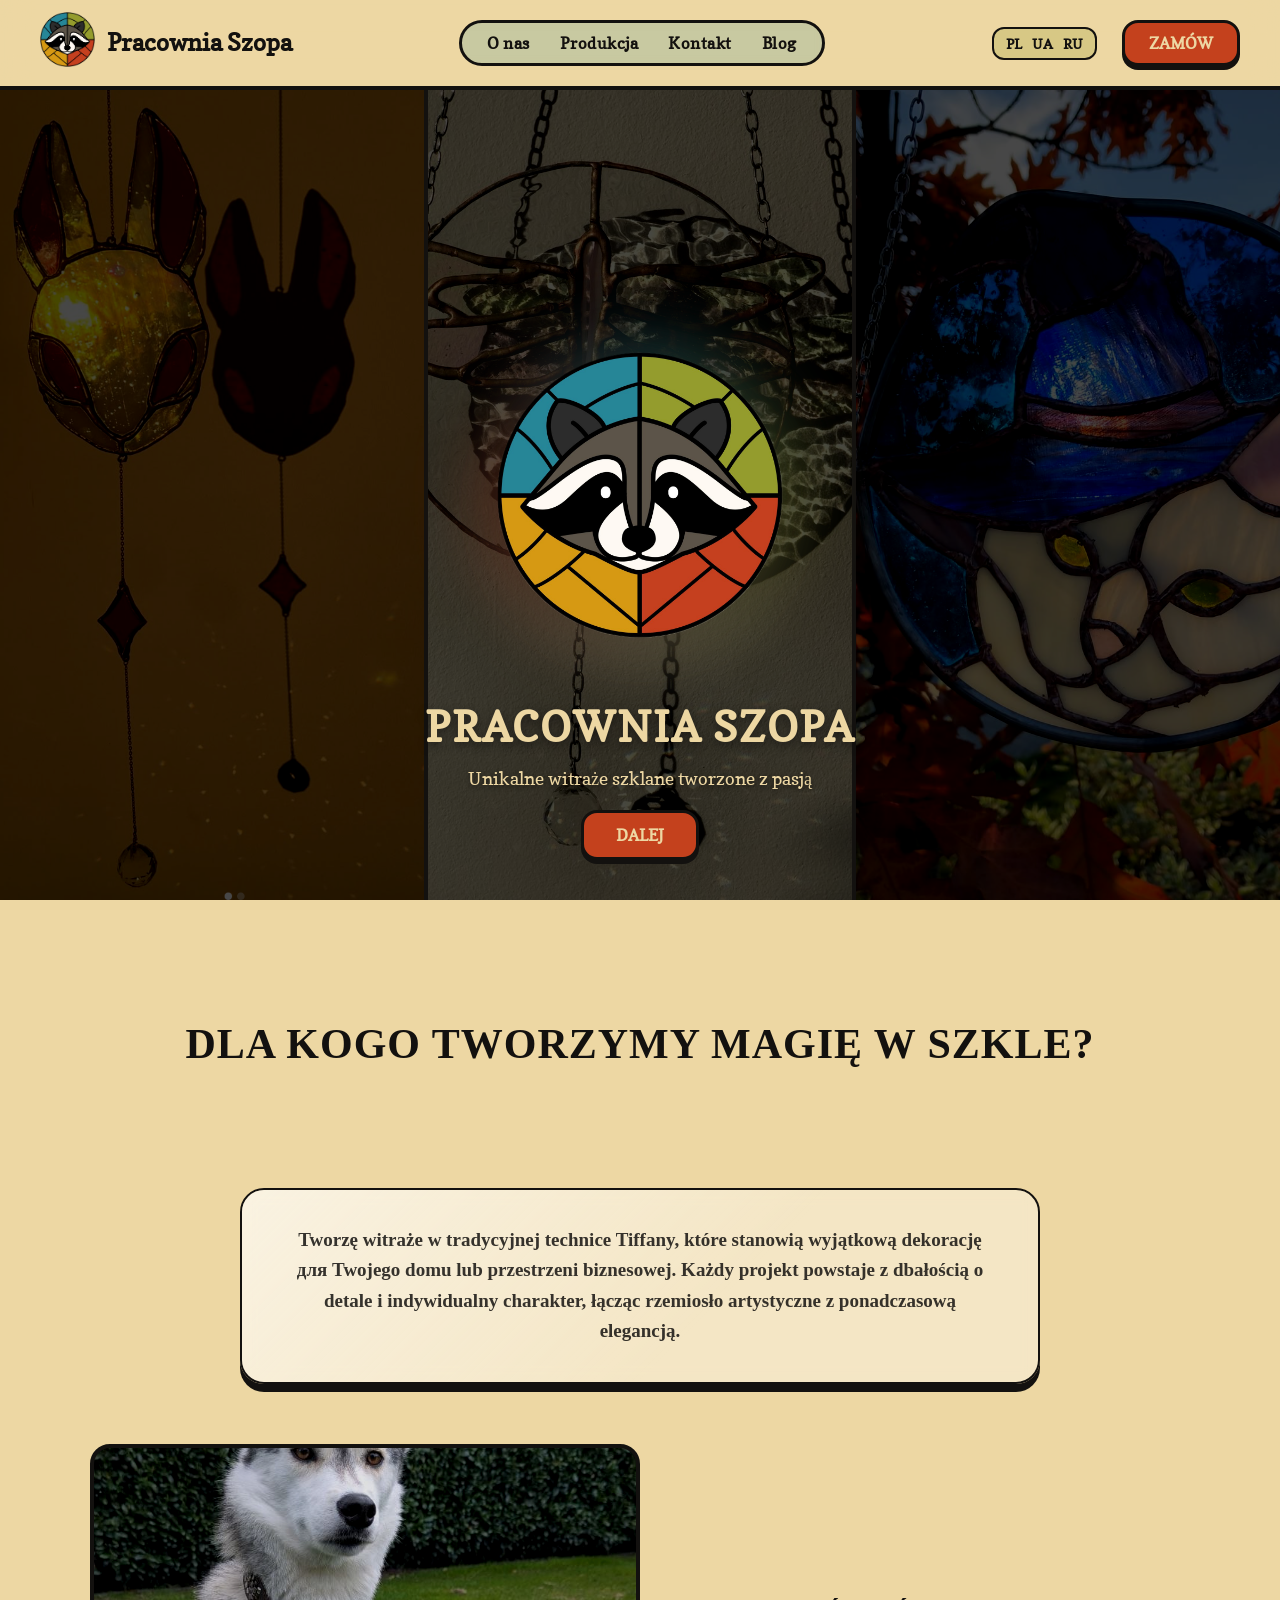
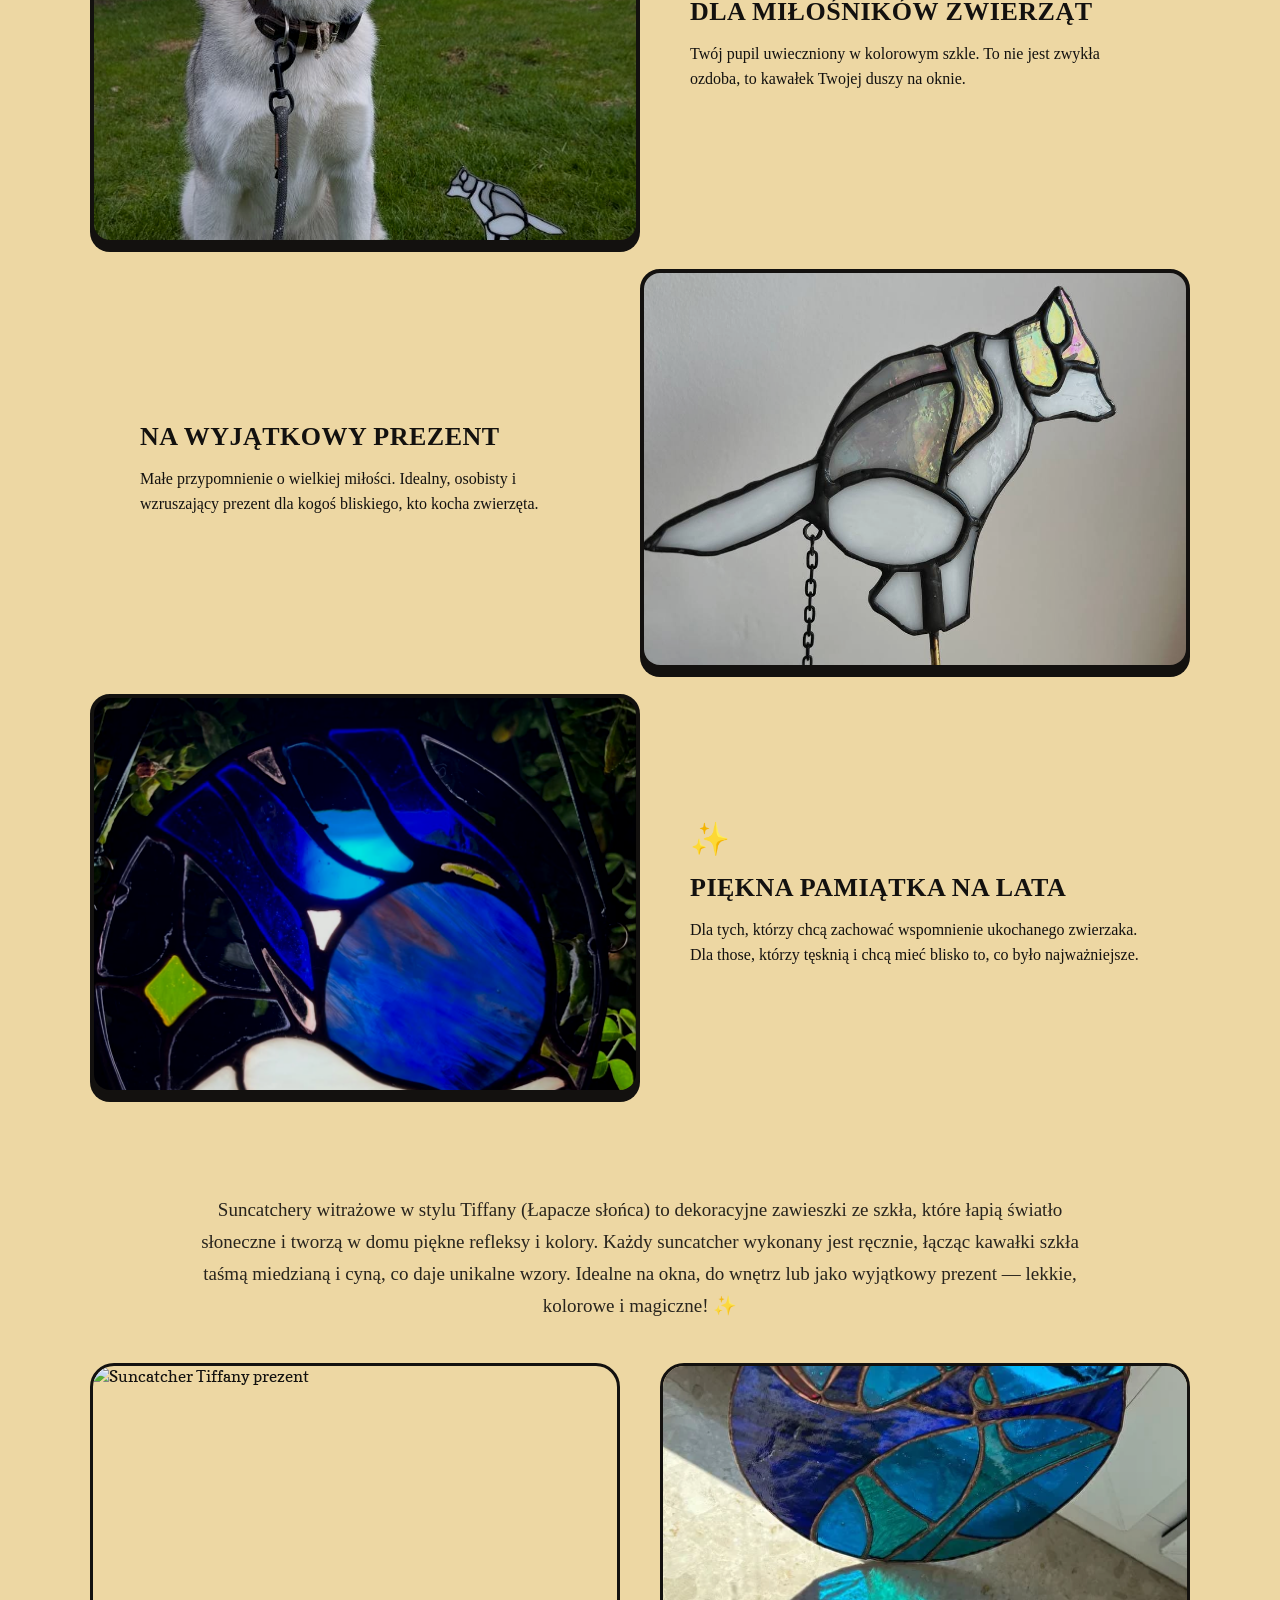
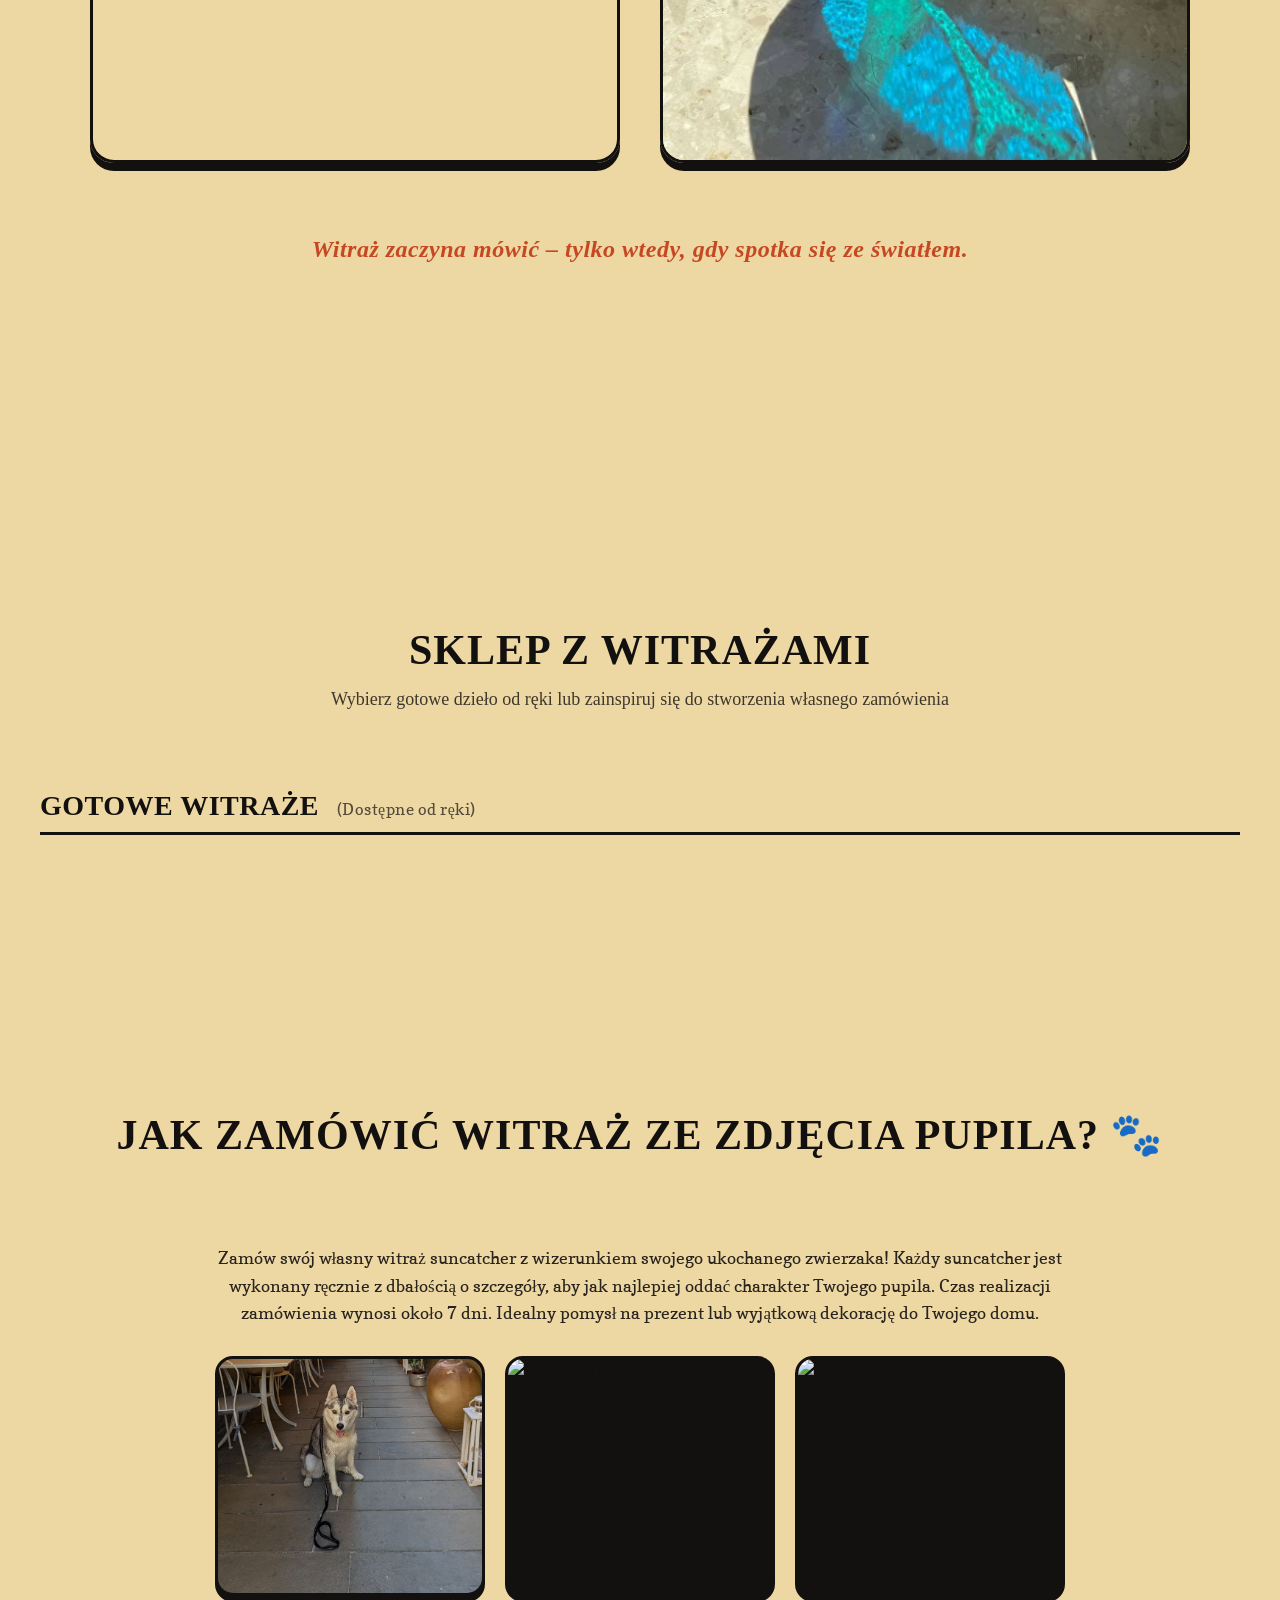
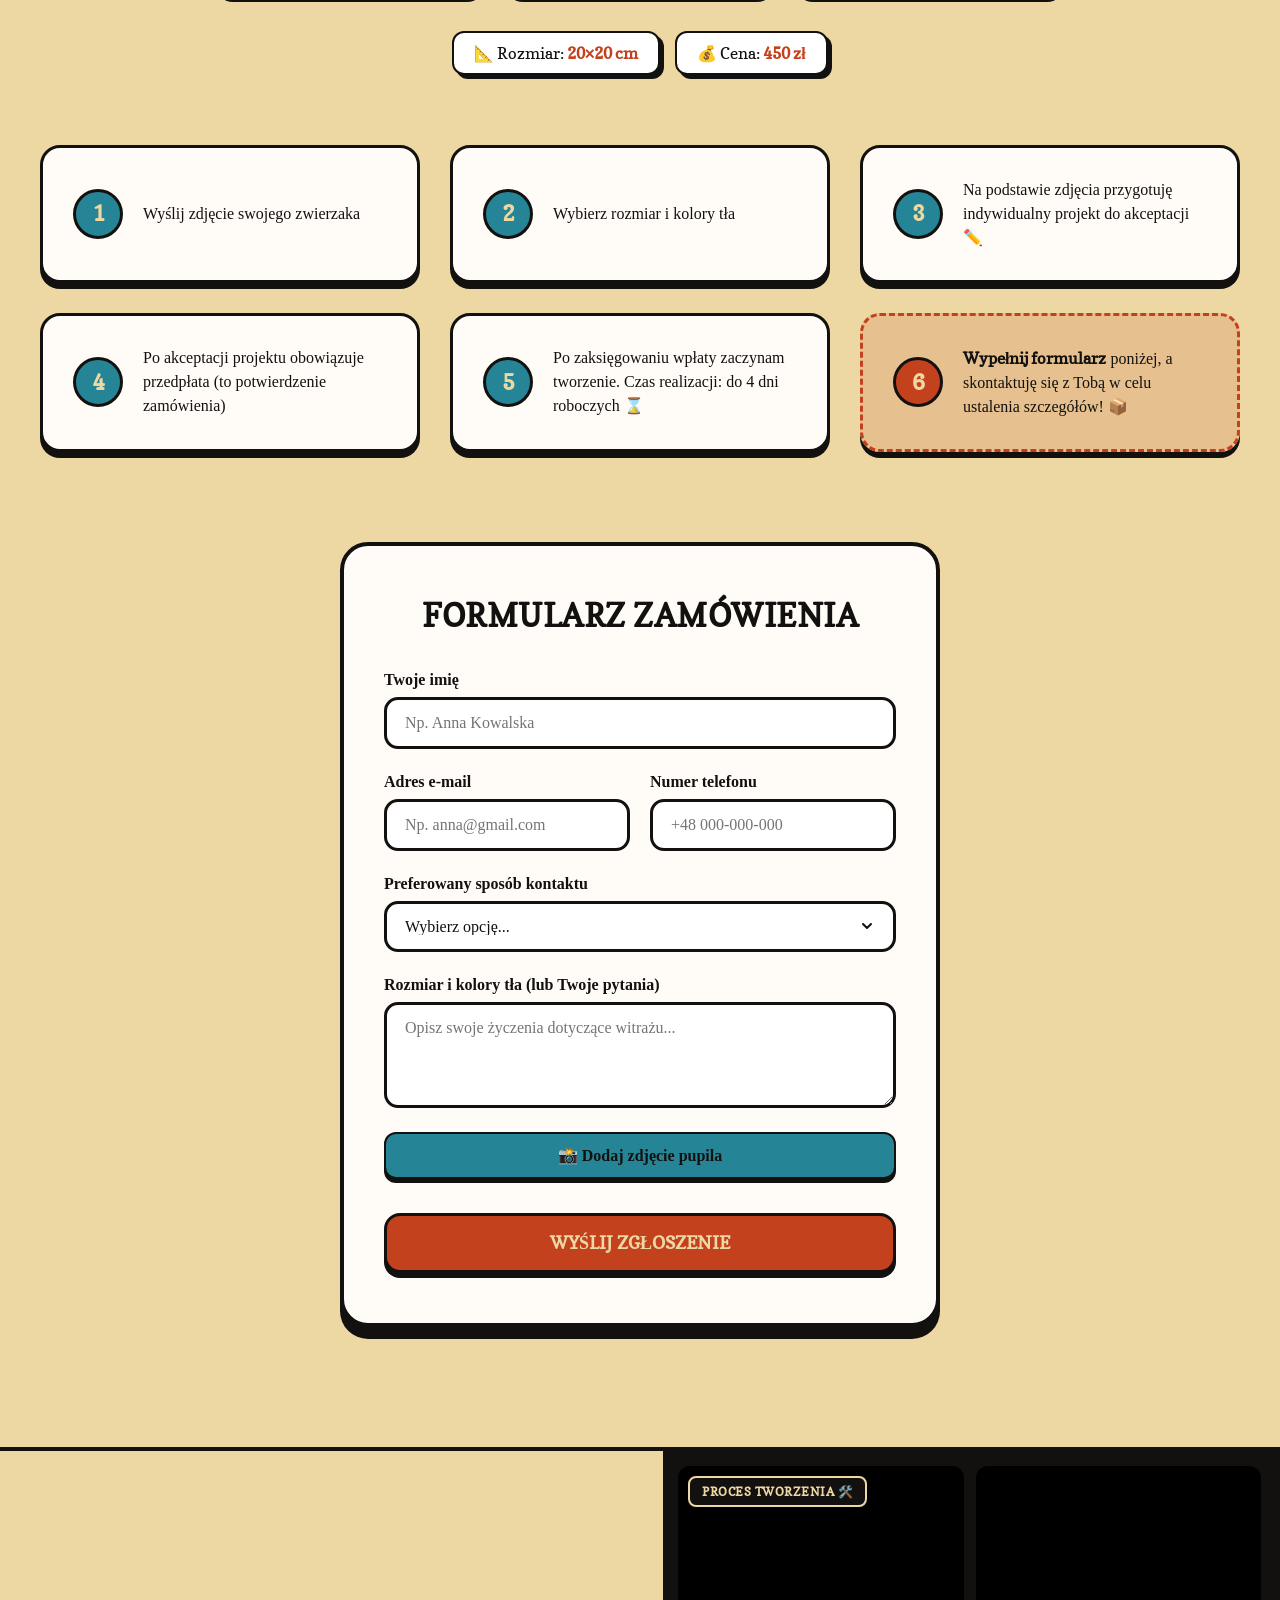
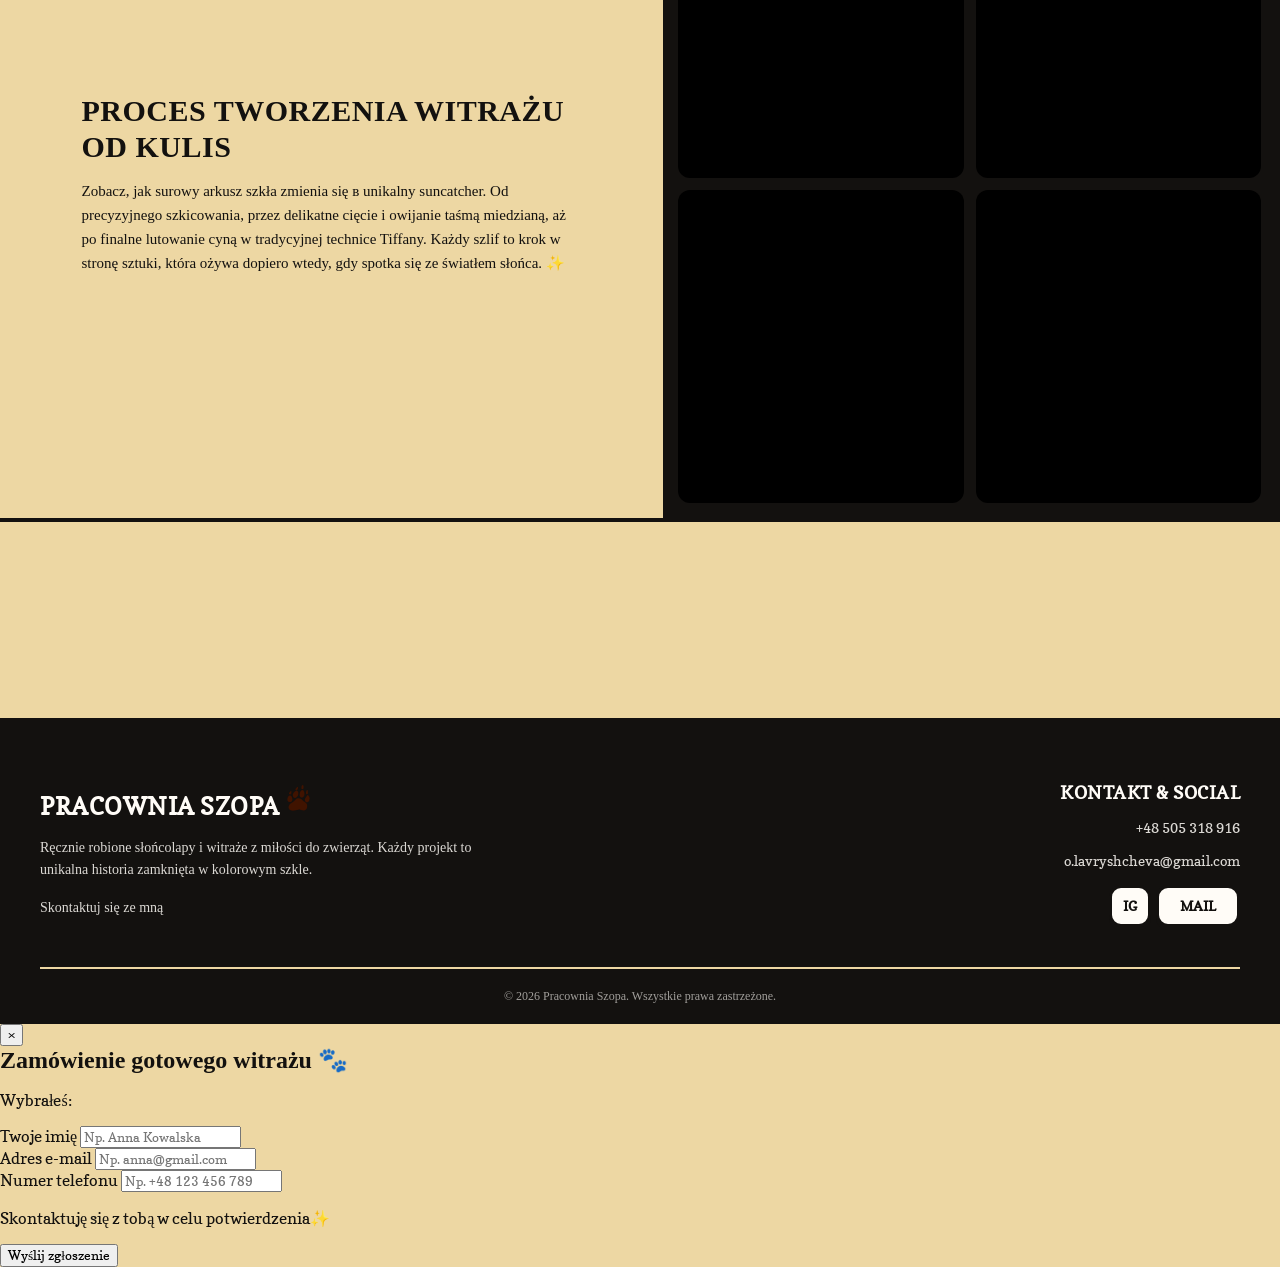
==== commit efb43264: "Update HTML structure and script version Updated script version and modified button structure for or" ====
--- a/index.html
+++ b/index.html
@@ -20,7 +20,7 @@
 
     <script src="https://cdnjs.cloudflare.com/ajax/libs/gsap/3.12.5/gsap.min.js"></script>
     <script src="https://cdnjs.cloudflare.com/ajax/libs/gsap/3.12.5/ScrollTrigger.min.js"></script>
-    <script src="script.js?v=1.2.1"></script>
+    <script src="script.js?v=1.3"></script>
 
 </head>
 
@@ -48,7 +48,7 @@
                 <p>RU</p>
             </div>
             <div class="order-btn">
-                <button>zamów</button>
+                <a href="#shop"><button>zamów</button></a>
             </div>
         </div>
 
@@ -87,7 +87,7 @@
 
             <div class="timeline-glass-box">
                 <p class="timeline-intro">
-                    Tworzę witraże w tradycyjnej technice Tiffany, które stanowią wyjątkową dekorację dla Twojego domu
+                    Tworzę witraże w tradycyjnej technice Tiffany, które stanowią wyjątkową dekorację для Twojego domu
                     lub przestrzeni biznesowej.
                     Każdy projekt powstaje z dbałością o detale i indywidualny charakter, łącząc rzemiosło artystyczne z
                     ponadczasową elegancją.
@@ -110,31 +110,31 @@
             </div>
 
             <div class="pc-prezent">
-            <!-- BLOCK 2: Ważka (Right) -->
-            <div class="timeline-item">
-                <div class="item-text-pure">
-                    <h3>Na wyjątkowy prezent</h3>
-                    <p>Małe przypomnienie o wielkiej miłości. Idealny, osobisty i wzruszający prezent dla kogoś
-                        bliskiego, kto kocha zwierzęta.</p>
-                </div>
-                <div class="item-img-box">
-                    <img src="pics/husky.jpg" alt="Witraż Szklany Ważka">
-                </div>
-            </div>
+                <!-- BLOCK 2: Ważka (Right) -->
+                <div class="timeline-item">
+                    <div class="item-text-pure">
+                        <h3>Na wyjątkowy prezent</h3>
+                        <p>Małe przypomnienie o wielkiej miłości. Idealny, osobisty i wzruszający prezent dla kogoś
+                            bliskiego, kto kocha zwierzęta.</p>
+                    </div>
+                    <div class="item-img-box">
+                        <img src="pics/husky.jpg" alt="Witraż Szklany Ważka">
+                    </div>
+                </div>
             </div>
 
             <div class="mobile-prezent">
-            <!-- BLOCK 2: Ważka (Right) -->
-            <div class="timeline-item">
-                <div class="item-text-pure">
-                    <div class="item-img-box">
-                    <img src="pics/husky.jpg" alt="Witraż Szklany Ważka">
-                </div>
-                    <h3>Na wyjątkowy prezent</h3>
-                    <p>Małe przypomnienie o wielkiej miłości. Idealny, osobisty i wzruszający prezent dla kogoś
-                        bliskiego, kto kocha zwierzęta.</p>
-                </div>
-            </div>
+                <!-- BLOCK 2: Ważka (Right) -->
+                <div class="timeline-item">
+                    <div class="item-text-pure">
+                        <div class="item-img-box">
+                            <img src="pics/husky.jpg" alt="Witraż Szklany Ważka">
+                        </div>
+                        <h3>Na wyjątkowy prezent</h3>
+                        <p>Małe przypomnienie o wielkiej miłości. Idealny, osobisty i wzruszający prezent dla kogoś
+                            bliskiego, kto kocha zwierzęta.</p>
+                    </div>
+                </div>
             </div>
 
             <!-- BLOCK 3: Kot (Left) -->
@@ -145,7 +145,7 @@
                 <div class="item-text-pure">
                     <span class="head-emoji">✨</span>
                     <h3>Piękna pamiątka na lata</h3>
-                    <p>Dla tych, którzy chcą zachować wspomnienie ukochanego zwierzaka. Dla tych, którzy tęsknią i chcą
+                    <p>Dla tych, którzy chcą zachować wspomnienie ukochanego zwierzaka. Dla those, którzy tęsknią i chcą
                         mieć blisko to, co było najważniejsze.</p>
                 </div>
             </div>
@@ -164,7 +164,7 @@
 
             <div class="outro-images-grid">
                 <div class="outro-img-box">
-                    <img src="pics/sun1.jpg" alt="Suncatcher Tiffany prezent">
+                    <img src="pics/sun1y.jpg" alt="Suncatcher Tiffany prezent">
                 </div>
                 <div class="outro-img-box">
                     <img src="pics/moon.jpg" alt="Łapacz słońca na oknie">
@@ -197,123 +197,7 @@
         <!-- БЛОК 1: ГОТОВЫЕ ТОВАРЫ (Dostępne od ręki) -->
         <div class="shop-section-block">
             <h3 class="shop-section-title">Gotowe witraże <span>(Dostępne od ręki)</span></h3>
-            <div class="shop-grid id-ready-products">
-
-                <!-- Карточка 1 (Готовая) -->
-                <div class="product-card">
-                    <div class="product-img-box">
-                        <img src="pics/cat.png" alt="Witraż Kot w kapeluszu">
-                        <span class="product-badge badge-ready">Dostępny</span>
-                    </div>
-                    <div class="product-info">
-                        <h3>Witraż "Kot w kapeluszu"</h3>
-                        <p class="product-desc">Ręcznie robiony witraż z wysokiej jakości szkła spektralnego. Gotowy do
-                            wysyłki.</p>
-                        <div class="product-footer">
-                            <span class="product-price">400 PLN</span>
-                            <button class="product-btn" onclick="openOrderModal('Kot w kapeluszu')">Kup teraz</button>
-                        </div>
-                    </div>
-                </div>
-
-                <!-- Карточка 2 (Готовая) -->
-                <div class="product-card">
-                    <div class="product-img-box">
-                        <img src="pics/rabbit.png" alt="Witraż Złoty Królik">
-                        <span class="product-badge badge-ready">Dostępny</span>
-                    </div>
-                    <div class="product-info">
-                        <h3>Witraż "Tanuki"</h3>
-                        <p class="product-desc">Ciepłe barwy szkła i unikalna faktura. Pięknie przepuszcza wieczorne
-                            światło.</p>
-                        <div class="product-footer">
-                            <span class="product-price">300 PLN</span>
-                            <button class="product-btn" onclick="openOrderModal('Złoty Królik')">Kup teraz</button>
-                        </div>
-                    </div>
-                </div>
-
-                <div class="product-card">
-                    <div class="product-img-box">
-                        <img src="pics/bea.jpg" alt="Witraż Pszczółka">
-                        <span class="product-badge badge-ready">Dostępny</span>
-                    </div>
-                    <div class="product-info">
-                        <h3>Witraż "Pszczółka"</h3>
-                        <p class="product-desc">Uroczy suncatcher wykonany z miodowego i fakturowego szkła. Genialnie
-                            łapie promienie słońca, ożywiając każde okno</p>
-                        <div class="product-footer">
-                            <span class="product-price">250 PLN</span>
-                            <button class="product-btn" onclick="openOrderModal('Pszczółka')">Kup teraz</button>
-                        </div>
-                    </div>
-                </div>
-
-                <div class="product-card">
-                    <div class="product-img-box">
-                        <img src="pics/flowers1.jpg" alt="Witraż Kwiaty">
-                        <span class="product-badge badge-ready">Dostępny</span>
-                    </div>
-                    <div class="product-info">
-                        <h3>Witraż "Kwiaty"</h3>
-                        <p class="product-desc">Kompozycja z wielobarwnego szkła opalowego, która nigdy ne zwiędnie.
-                            Tworzy w pomieszczeniu bajeczne, kolorowe refleksy</p>
-                        <div class="product-footer">
-                            <span class="product-price">400 PLN</span>
-                            <button class="product-btn" onclick="openOrderModal('Kwiaty')">Kup teraz</button>
-                        </div>
-                    </div>
-                </div>
-
-                <div class="product-card">
-                    <div class="product-img-box">
-                        <img src="pics/moon10.jpg" alt="Witraż Moon">
-                        <span class="product-badge badge-ready">Dostępny</span>
-                    </div>
-                    <div class="product-info">
-                        <h3>Witraż "Moon"</h3>
-                        <p class="product-desc">Mistyczna kompozycja przedstawiająca dłoń trzymającą tajemniczą planetę.
-                            Głębokie, kobaltowe szkło tworzy w nocy i w słońcu niesamowitą, hipnotyzującą aurę</p>
-                        <div class="product-footer">
-                            <span class="product-price">300 PLN</span>
-                            <button class="product-btn" onclick="openOrderModal('Moon')">Kup teraz</button>
-                        </div>
-                    </div>
-                </div>
-
-                <div class="product-card">
-                    <div class="product-img-box">
-                        <img src="pics/sun10.JPG" alt="Witraż Sun">
-                        <span class="product-badge badge-ready">Dostępny</span>
-                    </div>
-                    <div class="product-info">
-                        <h3>Witraż "Sun"</h3>
-                        <p class="product-desc">Energetyczny suncatcher z radosnego, ognistego szkła spektralnego.
-                            Wypełnia cały pokój ciepłym, bursztynowym blaskiem od samego rana</p>
-                        <div class="product-footer">
-                            <span class="product-price">300 PLN</span>
-                            <button class="product-btn" onclick="openOrderModal('Sun')">Kup teraz</button>
-                        </div>
-                    </div>
-                </div>
-
-                <div class="product-card">
-                    <div class="product-img-box">
-                        <img src="pics/dragonfly-card.jpg" alt="Witraż Ważka">
-                        <span class="product-badge badge-no">Niedostępny</span>
-                    </div>
-                    <div class="product-info">
-                        <h3>Witraż "Ważka"</h3>
-                        <p class="product-desc">Elegancki suncatcher z opalizującymi skrzydłami, które mienią się
-                            wszystkimi barwami tęczy. Lekka i subtelna ozdoba każdego wnętrza</p>
-                        <div class="product-footer">
-                            <span class="product-price">300 PLN</span>
-                            <button class="product-btn" onclick="openOrderModal('Ważka')">Kup teraz</button>
-                        </div>
-                    </div>
-                </div>
-
-            </div>
+            <div class="shop-grid id-ready-products" id="main-shop-container"></div>
         </div>
 
     </section>
@@ -389,7 +273,7 @@
                     </div>
                     <div class="form-group">
                         <label for="clientPhone">Numer telefonu</label>
-                        <input type="text" id="clientPhone" placeholder="Np. +48 123 456 789" required>
+                        <input type="text" id="clientPhone" placeholder="+48 000-000-000" maxlength="15" required>
                     </div>
                 </div>
 
@@ -411,11 +295,20 @@
                         required></textarea>
                 </div>
 
-                <div class="form-group file-group">
-                    <label for="petPhoto" class="file-label">
+                <div class="form-group file-group" style="text-align: center;">
+                    <label for="petPhoto" class="file-label"
+                        style="display: inline-block; cursor: pointer; padding: 12px 20px; background: #258495; color: #EDD7A3; border: 2px solid #13110F; border-radius: 12px; font-weight: bold; box-shadow: 0 4px 0 #13110F;">
                         <span>📸 Dodaj zdjęcie pupila</span>
-                        <input type="file" id="petPhoto" accept="image/*" required>
+                        <input type="file" id="petPhoto" accept="image/*" required style="display: none;">
                     </label>
+
+                    <div id="pet-preview-box"
+                        style="display: none; margin-top: 15px; justify-content: center; align-items: center; flex-direction: column; gap: 8px;">
+                        <img id="pet-preview-img" src="" alt="Podgląd"
+                            style="width: 120px; height: 120px; object-fit: cover; border: 3px solid #13110F; border-radius: 16px; box-shadow: 4px 4px 0 #13110F;">
+                        <span style="font-size: 13px; font-weight: bold; color: #949C2D;">✓ Zdjęcie zostało
+                            dodane!</span>
+                    </div>
                 </div>
 
                 <button type="submit" class="form-submit-btn">Wyślij zgłoszenie</button>
@@ -430,7 +323,7 @@
         <div class="blog-text-side">
             <div class="blog-content-wrap">
                 <h2>Proces tworzenia witrażu od kulis</h2>
-                <p>Zobacz, jak surowy arkusz szkła zmienia się w unikalny suncatcher. Od precyzyjnego szkicowania, przez
+                <p>Zobacz, jak surowy arkusz szkła zmienia się в unikalny suncatcher. Od precyzyjnego szkicowania, przez
                     delikatne cięcie i owijanie taśmą miedzianą, aż po finalne lutowanie cyną w tradycyjnej technice
                     Tiffany. Każdy szlif to krok w stronę sztuki, która ożywa dopiero wtedy, gdy spotka się ze światłem
                     słońca. ✨</p>
@@ -492,7 +385,7 @@
                         <a href="insta" target="_blank" aria-label="Instagram">IG</a>
                     </div>
                     <div class="social-icons-long">
-                        <a href="mailto:zbbilyk@gmail.com">MAIL</a>
+                        <a href="mailto:o.lavryshcheva@gmail.com">MAIL</a>
                     </div>
                 </div>
             </div>
@@ -505,6 +398,312 @@
         </div>
     </footer>
 
+
+    <!-- ВОТ ОНО! ДОБАВИЛ СЮДА КРАСИВОЕ СТРУКТУРНОЕ ОКНО ДЛЯ ВЫПЛЫВАЮЩЕГО ЗАКАЗА -->
+    <div id="order-modal" class="custom-modal-overlay">
+        <div class="custom-modal-box">
+            <button class="modal-close-btn" id="close-modal-btn">&times;</button>
+            <h2>Zamówienie gotowego witrażu 🐾</h2>
+            <p>Wybrałeś: <strong id="modal-product-title" style="color: #C4411D;"></strong></p>
+
+            <form id="shopOrderForm" onsubmit="handleShopOrderSubmit(event)">
+                <input type="hidden" id="modal-hidden-title">
+
+                <div class="modal-form-group">
+                    <label>Twoje imię</label>
+                    <input type="text" id="shopClientName" placeholder="Np. Anna Kowalska" required>
+                </div>
+
+                <div class="modal-form-row">
+                    <div class="modal-form-group">
+                        <label>Adres e-mail</label>
+                        <input type="email" id="shopClientEmail" placeholder="Np. anna@gmail.com" required>
+                    </div>
+                    <div class="modal-form-group">
+                        <label>Numer telefonu</label>
+                        <input type="text" id="shopClientPhone" placeholder="Np. +48 123 456 789" required>
+                    </div>
+                </div>
+                <p>Skontaktuję się z tobą w celu potwierdzenia✨</p>
+                <button type="submit" class="modal-submit-btn">Wyślij zgłoszenie</button>
+            </form>
+        </div>
+    </div>
+
+
+    <script type="module">
+        import { initializeApp } from "https://www.gstatic.com/firebasejs/10.8.0/firebase-app.js";
+        import { getDatabase, ref, onValue, push } from "https://www.gstatic.com/firebasejs/10.8.0/firebase-database.js";
+
+        // Наш рабочий токен ImgBB
+        const IMGBB_API_KEY = "291d37bc47944d33b00530f6fa7d93f4";
+
+        const firebaseConfig = {
+            apiKey: "AIzaSyDa6zMGsTQaS1_Bm2dC-5aw5yfQ6cyDSBw",
+            authDomain: "pracownia-szopa.firebaseapp.com",
+            projectId: "pracownia-szopa",
+            storageBucket: "pracownia-szopa.firebasestorage.app",
+            messagingSenderId: "288892800012",
+            appId: "1:288892800012:web:006d0e10d7fdb734153229",
+            measurementId: "G-MD9KVDR50N",
+            databaseURL: "https://pracownia-szopa-default-rtdb.europe-west1.firebasedatabase.app"
+        };
+
+        const app = initializeApp(firebaseConfig);
+        const db = getDatabase(app);
+        const productsRef = ref(db, 'products');
+
+        const shopContainer = document.getElementById('main-shop-container');
+        const modal = document.getElementById('order-modal');
+
+        // 1. ЛОГИКА ВЫВОДА ТОВАРОВ НА ВИТРИНУ
+        if (shopContainer) {
+            onValue(productsRef, (snapshot) => {
+                const data = snapshot.val();
+                shopContainer.innerHTML = '';
+
+                if (!data) {
+                    shopContainer.innerHTML = '<p style="grid-column: 1/-1; text-align: center; opacity: 0.6; font-family: sans-serif; padding: 20px;">Obecnie brak gotowych witraży. Skontaktuj się z nami! 🐾</p>';
+                    return;
+                }
+
+                for (let id in data) {
+                    const item = data[id];
+                    const isWazkaOrPszczola = item.title && (item.title.toLowerCase().includes('ważka') || item.title.toLowerCase().includes('pszczółka'));
+                    let badgeText = item.available ? (isWazkaOrPszczola ? 'Dostępna' : 'Dostępny') : 'Niedostępny';
+                    let badgeClass = item.available ? 'badge-ready' : 'badge-no';
+
+                    const card = document.createElement('div');
+                    card.className = 'product-card';
+                    card.innerHTML = `
+                    <div class="product-img-box">
+                        <img src="${item.img || 'pics/icon.png'}" alt="Witraż ${item.title || 'Pracownia Szopa'}">
+                        <span class="product-badge ${badgeClass}">${badgeText}</span>
+                    </div>
+                    <div class="product-info">
+                        <h3>Witraż "${item.title || 'Bez nazwy'}"</h3>
+                        <p class="product-desc">${item.desc || 'Ręcznie robiony witraż.'}</p>
+                        <div class="product-footer">
+                            <span class="product-price">${item.price || 0} PLN</span>
+                        </div>
+                    </div>
+                `;
+
+                    const buyBtn = document.createElement('button');
+
+                    if (item.available) {
+                        buyBtn.className = 'product-btn';
+                        buyBtn.innerText = 'Kup teraz';
+                        buyBtn.addEventListener('click', () => {
+                            if (modal) {
+                                document.getElementById('modal-product-title').innerText = item.title;
+                                document.getElementById('modal-hidden-title').value = item.title;
+                                modal.style.display = 'flex';
+                            }
+                        });
+                    } else {
+                        buyBtn.className = 'product-btn btn-sold-out';
+                        buyBtn.innerText = 'Sprzedane!';
+                        buyBtn.disabled = true;
+                    }
+
+                    card.querySelector('.product-footer').appendChild(buyBtn);
+                    shopContainer.appendChild(card);
+                }
+            });
+        }
+
+        // 2. ЗАКРЫТИЕ МОДАЛКИ КУПИТЬ ГОТОВОЕ
+        const closeModalBtn = document.getElementById('close-modal-btn');
+        if (closeModalBtn) {
+            closeModalBtn.addEventListener('click', () => { if (modal) modal.style.display = 'none'; });
+        }
+        window.addEventListener('click', (e) => { if (modal && e.target === modal) modal.style.display = 'none'; });
+
+        // 3. ОТПРАВКА ЗАКАЗА ГОТОВОГО ТОВАРA В БАЗУ
+        window.handleShopOrderSubmit = function (event) {
+            event.preventDefault();
+
+            const productTitle = document.getElementById('modal-hidden-title').value;
+            const name = document.getElementById('shopClientName').value.trim();
+            const email = document.getElementById('shopClientEmail').value.trim();
+            const phone = document.getElementById('shopClientPhone').value.trim();
+
+            const ordersRef = ref(db, 'shop_orders');
+            push(ordersRef, {
+                product: productTitle,
+                client_name: name,
+                client_email: email,
+                client_phone: phone,
+                date: new Date().toLocaleString()
+            }).then(() => {
+                alert('Dziękujemy! Zgłoszenie zostało wysłane. Skontaktuję się z Tobą wkrótce! 🐾');
+                if (modal) modal.style.display = 'none';
+                document.getElementById('shopOrderForm').reset();
+            }).catch(err => alert('Błąd: ' + err.message));
+        };
+
+        // 4. БЕСШОВНЫЙ СЕКРЕТНЫЙ ВХОД В АДМИНКУ
+        let clickCount = 0;
+        let clickTimer = null;
+        const logoLinks = document.querySelectorAll('header .icon a');
+
+        logoLinks.forEach(link => {
+            link.addEventListener('click', (e) => {
+                e.preventDefault();
+                e.stopPropagation();
+
+                clickCount++;
+                clearTimeout(clickTimer);
+
+                if (clickCount === 5) {
+                    clickCount = 0;
+                    window.location.href = 'admin.html';
+                } else {
+                    clickTimer = setTimeout(() => { clickCount = 0; }, 3000);
+                }
+            });
+        });
+
+        // 5. ОЖИВЛЕНИЕ ФОРМЫ ЗАКАЗА ПО ФОТО ПИТОМЦА
+        // Логика мгновенного превью картинки питомца
+    const petFileInput = document.getElementById('petPhoto');
+    const petPreviewBox = document.getElementById('pet-preview-box');
+    const petPreviewImg = document.getElementById('pet-preview-img');
+
+    if (petFileInput && petPreviewBox && petPreviewImg) {
+        petFileInput.addEventListener('change', (e) => {
+            const file = e.target.files[0];
+            if (file) {
+                const reader = new FileReader();
+                reader.onload = function(event) {
+                    petPreviewImg.src = event.target.result;
+                    petPreviewBox.style.display = 'flex'; // Показываем превью
+                };
+                reader.readAsDataURL(file);
+            } else {
+                petPreviewBox.style.display = 'none'; // Прячем, если сбросили
+            }
+        });
+    }
+
+        window.handleFormSubmit = async function (event) {
+            event.preventDefault();
+
+            const submitBtn = event.target.querySelector('.form-submit-btn');
+            const name = document.getElementById('clientName').value.trim();
+            const email = document.getElementById('clientEmail').value.trim();
+            const phone = document.getElementById('clientPhone').value.trim();
+            const contactMethod = document.getElementById('contactMethod').value;
+            const details = document.getElementById('petType').value.trim();
+            const fileInput = document.getElementById('petPhoto');
+            const file = fileInput.files[0];
+
+            if (!file) {
+                alert('Proszę dodać zdjęcie pupila!');
+                return;
+            }
+
+            try {
+                // Блокируем кнопку, чтобы клиент не кликал по 100 раз пока грузится фото
+                submitBtn.disabled = true;
+                const originalText = submitBtn.innerText;
+                submitBtn.innerText = 'Wysyłanie zgłoszenia... ⌛';
+
+                // 1. Сначала загружаем фотку питомца на ImgBB
+                const formData = new FormData();
+                formData.append("image", file);
+
+                const response = await fetch(`https://api.imgbb.com/1/upload?key=${IMGBB_API_KEY}`, {
+                    method: "POST",
+                    body: formData
+                });
+
+                const result = await response.json();
+                if (!result.success) throw new Error("Błąd podczas ładowania zdjęcia pupila.");
+
+                const petImageUrl = result.data.url;
+
+                // 2. Сохраняем всю заявку в ветку custom_orders базы Firebase
+                const customOrdersRef = ref(db, 'custom_orders');
+                await push(customOrdersRef, {
+                    client_name: name,
+                    client_email: email,
+                    client_phone: phone,
+                    contact_method: contactMethod,
+                    wishes_and_details: details,
+                    pet_photo_url: petImageUrl,
+                    date: new Date().toLocaleString()
+                });
+
+                alert('Zgłoszenie zostało pomyślnie wysłane! ✨ Przygotuję projekt i skontaktuję się z Tobą przez wybrany sposób komunikacji. 🐾');
+                document.getElementById('pupilOrderForm').reset();
+
+            } catch (err) {
+                alert('Wystąpił błąd: ' + err.message);
+            } finally {
+                submitBtn.disabled = false;
+                submitBtn.innerText = 'Wyślij zgłoszenie';
+            }
+        };
+        // НОРМАЛЬНАЯ, КРАСИВАЯ МАСКА ДЛЯ ТЕЛЕФОНА +48 123-123-123
+    const maskPhoneInput = (inputElement) => {
+        inputElement.addEventListener('input', (e) => {
+            // Очищаем всё, оставляя только цифры
+            let digits = e.target.value.replace(/\D/g, "");
+            
+            // Если пользователь стёр всё, оставляем базу
+            if (digits.length === 0) {
+                e.target.value = "+48 ";
+                return;
+            }
+
+            // Если ввод начинается с 48, убираем дублирование для логики
+            if (digits.startsWith("48") && digits.length > 2) {
+                digits = digits.substring(2);
+            } else if (digits.startsWith("48") && digits.length <= 2) {
+                digits = "";
+            }
+
+            // Собираем строку красиво по кусочкам
+            let formatted = "+48 ";
+            
+            if (digits.length > 0) {
+                formatted += digits.substring(0, 3);
+            }
+            if (digits.length >= 4) {
+                formatted += "-" + digits.substring(3, 6);
+            }
+            if (digits.length >= 7) {
+                formatted += "-" + digits.substring(6, 9);
+            }
+
+            e.target.value = formatted;
+        });
+
+        // При фокусе автоматически подставляем шаблон
+        inputElement.addEventListener('focus', (e) => {
+            if (e.target.value.trim() === "" || e.target.value === "+48") {
+                e.target.value = "+48 ";
+            }
+        });
+
+        // Если пользователь убрал фокус и ничего не ввёл кроме кода — очищаем поле
+        inputElement.addEventListener('blur', (e) => {
+            if (e.target.value.trim() === "+48") {
+                e.target.value = "";
+            }
+        });
+    };
+
+    // Включаем маску для обеих форм
+    const phoneInput1 = document.getElementById('clientPhone');
+    const phoneInput2 = document.getElementById('shopClientPhone');
+    
+    if (phoneInput1) maskPhoneInput(phoneInput1);
+    if (phoneInput2) maskPhoneInput(phoneInput2);
+    </script>
+
 </body>
 
 </html>
--- a/styles.css
+++ b/styles.css
@@ -378,12 +378,149 @@
     animation: wigglePaw 3.5s ease-in-out infinite;
 }
 
+.paws-path {
+    width: 100%;
+    max-width: 500px;
+    height: 70px;
+    margin: 10px auto;
+    position: relative;
+    overflow: visible;
+}
+
+.paws-path img {
+    width: 30px;
+}
+
+.paws-path div {
+    font-size: 38px;
+    opacity: 0;
+    position: absolute;
+    width: auto;
+    height: auto;
+    transform-origin: center bottom;
+}
+
+.paw-print-1 {
+    left: 40%;
+    top: 70px;
+    --rot: 20deg;
+    animation: walk 5s linear infinite;
+}
+
+.paw-print-2 {
+    left: 50%;
+    top: 50px;
+    --rot: 30deg;
+    animation: walk 5s linear infinite 1s;
+}
+
+.paw-print-3 {
+    left: 43%;
+    top: 15px;
+    --rot: 40deg;
+    animation: walk 5s linear infinite 2s;
+}
+
+.paw-print-4 {
+    left: 53%;
+    top: 1px;
+    --rot: 50deg;
+    animation: walk 5s linear infinite 3s;
+}
+
+@keyframes walk {
+    0% {
+        opacity: 0;
+    }
+
+    4% {
+        opacity: 0.7;
+    }
+
+    50% {
+        opacity: 0.7;
+    }
+
+    51% {
+        opacity: 0
+    }
+}
+
+
+.timeline-intro {
+    max-width: 750px;
+    font-size: 18px;
+    line-height: 1.6;
+    color: #13110F;
+    opacity: 0.85;
+    font-family: Georgia, serif;
+    font-weight: 500;
+    margin: 25px 0 0 0;
+    text-align: center;
+}
+
+@media (max-width: 768px) {
+    .timeline-intro {
+        font-size: 15px;
+        padding: 0 10px;
+    }
+}
+
+.timeline-glass-box {
+    max-width: 800px;
+    width: 100%;
+    margin: 30px auto 0 auto;
+    padding: 35px 45px;
+    background: rgba(255, 252, 247, 0.4);
+    border: 2px solid #13110F;
+    border-radius: 24px;
+    box-shadow: 0 8px 0 #13110F;
+    backdrop-filter: blur(8px);
+    -webkit-backdrop-filter: blur(8px);
+    position: relative;
+    overflow: hidden;
+}
+
+.timeline-glass-box::before {
+    content: '';
+    position: absolute;
+    top: 0;
+    left: 0;
+    width: 100%;
+    height: 100%;
+    background: linear-gradient(135deg, rgba(255, 255, 255, 0.5) 0%, rgba(255, 255, 255, 0) 60%);
+    pointer-events: none;
+}
+
+.timeline-intro {
+    font-size: 19px;
+    line-height: 1.6;
+    color: #13110F;
+    font-family: Georgia, serif;
+    font-weight: 600;
+    margin: 0;
+    text-align: center;
+}
+
+@media (max-width: 768px) {
+    .timeline-glass-box {
+        padding: 25px 20px;
+        margin-top: 20px;
+        border-radius: 16px;
+    }
+
+    .timeline-intro {
+        font-size: 15px;
+    }
+}
+
 .timeline-grid {
     max-width: 1100px;
     width: 100%;
     display: flex;
     flex-direction: column;
     position: relative;
+    gap: 25px;
 }
 
 .timeline-item {
@@ -394,9 +531,20 @@
     height: 400px;
 }
 
-.timeline-item:nth-child(n+2) {
-    margin-top: -100px;
-}
+
+@media (max-width: 768px) {
+.pc-prezent {
+    display: none;
+}
+}
+
+@media (min-width: 768px) {
+.mobile-prezent {
+    display: none;
+}
+}
+
+
 
 .item-img-box {
     flex: 1;
@@ -412,7 +560,7 @@
 
 .item-img-box img {
     width: 100%;
-    height: 100%;
+    height: 500px;
     object-fit: cover;
     filter: brightness(0.85) contrast(1.1);
     transition: transform 0.6s ease;
@@ -432,6 +580,282 @@
     gap: 12px;
     z-index: 3;
     pointer-events: none;
+}
+
+.timeline-outro-block {
+    max-width: 1100px;
+    width: 100%;
+    margin-top: 100px;
+    display: flex;
+    flex-direction: column;
+    gap: 40px;
+    align-items: center;
+}
+
+.outro-text {
+    font-size: 19px;
+    line-height: 1.7;
+    color: #13110F;
+    text-align: center;
+    font-family: Georgia, serif;
+    font-weight: 500;
+    max-width: 900px;
+    margin: 0;
+    opacity: 0.9;
+}
+
+.outro-images-grid {
+    width: 100%;
+    display: grid;
+    grid-template-columns: 1fr 1fr;
+    gap: 40px;
+}
+
+.outro-img-box {
+    width: 100%;
+    height: 400px;
+    border: 3px solid #13110F;
+    border-radius: 24px;
+    overflow: hidden;
+    box-shadow: 0 8px 0 #13110F;
+}
+
+.outro-img-box img {
+    width: 100%;
+    height: 100%;
+    object-fit: cover;
+    transition: transform 0.5s ease;
+}
+
+.outro-img-box:hover img {
+    transform: scale(1.04);
+}
+
+@media (max-width: 768px) {
+    .timeline-outro-block {
+        margin-top: 60px;
+        gap: 25px;
+    }
+
+    .outro-text {
+        font-size: 16px;
+    }
+
+    .outro-images-grid {
+        grid-template-columns: 1fr;
+        gap: 25px;
+    }
+
+    .outro-img-box {
+        height: 280px;
+    }
+}
+
+.outro-quote {
+    font-size: 24px;
+    font-style: italic;
+    color: #C4411D;
+    text-align: center;
+    font-family: Georgia, serif;
+    font-weight: 700;
+    margin: 30px 0 0 0;
+    line-height: 1.4;
+    letter-spacing: 0.5px;
+    opacity: 0.95;
+}
+
+@media (max-width: 768px) {
+    .outro-quote {
+        font-size: 18px;
+        margin-top: 20px;
+        padding: 0 10px;
+    }
+}
+
+.razdel {
+    width: 100%;
+}
+
+.horizontal-paws-divider img {
+    width: 30px;
+}
+
+.horizontal-paws-divider {
+    width: 100%;
+    display: flex;
+    justify-content: space-between;
+    align-items: center;
+    margin: 60px auto 0 auto;
+    padding-top: 20px;
+}
+
+.horizontal-paws-divider .p-foot {
+    font-size: 26px;
+    opacity: 0;
+    display: inline-block;
+    animation: pawFade 4s ease-in-out infinite;
+}
+
+.horizontal-paws-divider .p-foot:nth-child(odd) {
+    transform: rotate(75deg) scale(0.9);
+}
+
+.horizontal-paws-divider .p-foot:nth-child(even) {
+    transform: rotate(105deg) scale(0.9);
+}
+
+.horizontal-paws-divider .p-foot:nth-child(1) {
+    animation-delay: 0.0s;
+}
+
+.horizontal-paws-divider .p-foot:nth-child(2) {
+    animation-delay: 0.2s;
+}
+
+.horizontal-paws-divider .p-foot:nth-child(3) {
+    animation-delay: 0.4s;
+}
+
+.horizontal-paws-divider .p-foot:nth-child(4) {
+    animation-delay: 0.6s;
+}
+
+.horizontal-paws-divider .p-foot:nth-child(5) {
+    animation-delay: 0.8s;
+}
+
+.horizontal-paws-divider .p-foot:nth-child(6) {
+    animation-delay: 1.0s;
+}
+
+.horizontal-paws-divider .p-foot:nth-child(7) {
+    animation-delay: 1.2s;
+}
+
+.horizontal-paws-divider .p-foot:nth-child(8) {
+    animation-delay: 1.4s;
+}
+
+@keyframes pawFade {
+
+    0%,
+    100% {
+        opacity: 0;
+    }
+
+    35%,
+    65% {
+        opacity: 0.4;
+    }
+}
+
+@media (max-width: 768px) {
+    .horizontal-paws-divider {
+        max-width: 80%;
+        margin-top: 40px;
+    }
+
+    .horizontal-paws-divider .p-foot {
+        font-size: 20px;
+    }
+}
+
+.custom-offer-gallery {
+    width: 100%;
+    display: grid;
+    grid-template-columns: repeat(3, 1fr);
+    gap: 20px;
+    margin: 10px 0;
+}
+
+.custom-gal-box {
+    width: 100%;
+    height: 240px;
+    border: 3px solid #13110F;
+    border-radius: 18px;
+    overflow: hidden;
+    box-shadow: 0 6px 0 #13110F;
+    background: #13110F;
+    box-sizing: border-box;
+}
+
+.custom-gal-box img {
+    width: 100%;
+    height: 100%;
+    object-fit: cover;
+    transition: transform 0.4s ease;
+}
+
+.custom-gal-box:hover img {
+    transform: scale(1.05);
+}
+
+@media (max-width: 768px) {
+    .custom-offer-gallery {
+        grid-template-columns: 1fr;
+        gap: 15px;
+    }
+
+    .custom-gal-box {
+        height: 400px;
+    }
+}
+
+.custom-offer-text-block {
+    max-width: 850px;
+    margin: 25px auto 10px auto;
+    display: flex;
+    flex-direction: column;
+    align-items: center;
+    gap: 20px;
+}
+
+.custom-offer-p {
+    font-size: 17px;
+    line-height: 1.6;
+    color: #13110F;
+    opacity: 0.9;
+    text-align: center;
+    margin: 0;
+    font-family: inherit;
+}
+
+.custom-offer-meta {
+    display: flex;
+    gap: 15px;
+    justify-content: center;
+    width: 100%;
+    margin-top: 5px;
+}
+
+.custom-badge {
+    background: #FFFFFF;
+    border: 2px solid #13110F;
+    box-shadow: 4px 4px 0 #13110F;
+    padding: 10px 20px;
+    border-radius: 12px;
+    font-size: 16px;
+    color: #13110F;
+}
+
+.custom-badge strong {
+    color: #C4411D;
+    font-weight: 700;
+}
+
+@media (max-width: 600px) {
+    .custom-offer-meta {
+        flex-direction: column;
+        align-items: center;
+        gap: 12px;
+    }
+
+    .custom-badge {
+        width: 100%;
+        max-width: 260px;
+        text-align: center;
+        box-sizing: border-box;
+    }
 }
 
 .head-emoji {
@@ -598,7 +1022,7 @@
 
 .product-img-box {
     width: 100%;
-    height: 280px;
+    height: 380px;
     overflow: hidden;
     border-bottom: 3px solid #13110F;
     position: relative;
@@ -634,6 +1058,10 @@
     background: #949C2D;
 }
 
+.badge-no {
+    background: #b42626;
+}
+
 .badge-custom {
     background: #258495;
 }
@@ -954,44 +1382,389 @@
         font-size: 26px;
     }
 }
-.form-row-split { width: 100%; display: flex; gap: 20px; }
-.form-row-split .form-group { flex: 1; }
-.form-group select { width: 100%; padding: 14px 18px; border: 3px solid #13110F; border-radius: 14px; background: #fff; color: #13110F; font-size: 16px; font-family: Georgia, serif; font-weight: 500; cursor: pointer; appearance: none; -webkit-appearance: none; background-image: url("data:image/svg+xml;utf8,<svg xmlns='http://www.w3.org/2000/svg' width='24' height='24' viewBox='0 0 24 24' fill='none' stroke='%2313110F' stroke-width='3' stroke-linecap='round' stroke-linejoin='round'><polyline points='6 9 12 15 18 9'></polyline></svg>"); background-repeat: no-repeat; background-position: right 18px center; background-size: 16px; }
-.form-group select:focus { outline: none; border-color: #258495; }
-@media (max-width: 600px) { .form-row-split { flex-direction: column; gap: 0; } }
-
-.vitrage-blog-half { width: 100%; height: 50vh; min-height: 400px; display: flex; align-items: stretch; background-color: #EDD7A3; border-top: 4px solid #13110F; border-bottom: 4px solid #13110F; overflow: hidden; }
-.blog-image-side { flex: 1; position: relative; overflow: hidden; border-right: 4px solid #13110F; background: #13110F; }
-.blog-image-side img { width: 100%; height: 100%; object-fit: contain; padding: 30px; filter: drop-shadow(0 8px 16px rgba(19, 17, 15, 0.3)) brightness(0.9) contrast(1.05); transition: transform 0.6s cubic-bezier(0.25, 1, 0.5, 1); }
-.vitrage-blog-half:hover .blog-image-side img { transform: scale(1.04) rotate(1deg); }
-.blog-img-overlay { position: absolute; top: 25px; left: 25px; background: #13110F; color: #EDD7A3; border: 2px solid #EDD7A3; padding: 6px 12px; font-size: 12px; font-weight: 700; text-transform: uppercase; border-radius: 8px; letter-spacing: 0.5px; }
-.blog-text-side { flex: 1; display: flex; align-items: center; justify-content: center; padding: 40px; background: #EDD7A3; position: relative; }
-.blog-content-wrap { max-width: 500px; display: flex; flex-direction: column; gap: 14px; }
-.blog-date { font-size: 12px; font-weight: 700; color: #C4411D; text-transform: uppercase; letter-spacing: 1px; }
-.blog-text-side h2 { font-size: 30px; color: #13110F; text-transform: uppercase; letter-spacing: 0.5px; line-height: 1.2; margin: 0; }
-.blog-text-side p { font-size: 15px; line-height: 1.6; color: #13110F; font-weight: 500; margin: 0; font-family: Georgia, serif; }
-.blog-read-link { display: flex; align-items: center; gap: 12px; text-decoration: none; color: #13110F; font-size: 14px; font-weight: 800; text-transform: uppercase; margin-top: 5px; transition: color 0.2s ease; width: fit-content; }
-.blog-read-link svg { transition: transform 0.3s cubic-bezier(0.25, 1, 0.5, 1); width: 20px; height: 20px; }
-.blog-read-link:hover { color: #C4411D; }
-.blog-read-link:hover svg { transform: translateX(6px); }
-@media (max-width: 968px) { .vitrage-blog-half { height: auto; flex-direction: column; } .blog-image-side { height: 300px; border-right: none; border-bottom: 4px solid #13110F; } .blog-text-side { padding: 40px 20px; } .blog-text-side h2 { font-size: 26px; } }
-
-.vitrage-footer { width: 100%; background-color: #EDD7A3; border-top: 4px solid #13110F; padding: 60px 40px 20px 40px; display: flex; flex-direction: column; align-items: center; gap: 40px; }
-.footer-container { max-width: 1200px; width: 100%; display: flex; justify-content: space-between; align-items: flex-start; gap: 40px; }
-.footer-brand { flex: 2; display: flex; flex-direction: column; gap: 15px; }
-.footer-logo { font-size: 24px; font-weight: 800; color: #13110F; text-transform: uppercase; letter-spacing: 0.5px; }
-.footer-brand p { font-size: 14px; line-height: 1.6; color: #13110F; opacity: 0.85; margin: 0; font-family: Georgia, serif; font-weight: 500; max-width: 450px; }
-.footer-socials { flex: 1; display: flex; flex-direction: column; align-items: flex-end; gap: 15px; text-align: right; }
-.vitrage-footer h4 { font-size: 18px; color: #13110F; text-transform: uppercase; letter-spacing: 0.5px; margin: 0; }
-.footer-socials p { font-size: 14px; color: #13110F; margin: 0; font-family: Georgia, serif; opacity: 0.85; }
-.social-icons { display: flex; gap: 12px; }
-.social-icons a { width: 42px; height: 42px; background: #fffcf7; border: 3px solid #13110F; border-radius: 12px; display: flex; justify-content: center; align-items: center; text-decoration: none; color: #13110F; font-size: 14px; font-weight: 800; box-shadow: 0 3px 0 #13110F; transition: all 0.1s ease; }
-.social-icons a:hover { background: #258495; color: #EDD7A3; transform: translateY(1px); box-shadow: 0 2px 0 #13110F; }
-.social-icons a:active { transform: translateY(3px); box-shadow: 0 0 0 #13110F; }
-.footer-bottom { width: 100%; max-width: 1200px; border-top: 2px solid rgba(19, 17, 15, 0.15); padding-top: 20px; text-align: center; }
-.footer-bottom p { font-size: 12px; color: #13110F; opacity: 0.6; margin: 0; font-family: Georgia, serif; }
-@media (max-width: 768px) { .vitrage-footer { padding: 40px 20px 20px 20px; } .footer-container { flex-direction: column; gap: 30px; text-align: center; align-items: center; } .footer-brand p { max-width: 100%; } .footer-socials { align-items: center; text-align: center; } .social-icons { justify-content: center; } }
+
+.form-row-split {
+    width: 100%;
+    display: flex;
+    gap: 20px;
+}
+
+.form-row-split .form-group {
+    flex: 1;
+}
+
+.form-group select {
+    width: 100%;
+    padding: 14px 18px;
+    border: 3px solid #13110F;
+    border-radius: 14px;
+    background: #fff;
+    color: #13110F;
+    font-size: 16px;
+    font-family: Georgia, serif;
+    font-weight: 500;
+    cursor: pointer;
+    appearance: none;
+    -webkit-appearance: none;
+    background-image: url("data:image/svg+xml;utf8,<svg xmlns='http://www.w3.org/2000/svg' width='24' height='24' viewBox='0 0 24 24' fill='none' stroke='%2313110F' stroke-width='3' stroke-linecap='round' stroke-linejoin='round'><polyline points='6 9 12 15 18 9'></polyline></svg>");
+    background-repeat: no-repeat;
+    background-position: right 18px center;
+    background-size: 16px;
+}
+
+.form-group select:focus {
+    outline: none;
+    border-color: #258495;
+}
+
+@media (max-width: 600px) {
+    .form-row-split {
+        flex-direction: column;
+        gap: 0;
+    }
+}
+
+.vitrage-blog-half {
+    width: 100%;
+    height: 75vh;
+    min-height: 400px;
+    display: flex;
+    align-items: stretch;
+    background-color: #EDD7A3;
+    border-top: 4px solid #13110F;
+    border-bottom: 4px solid #13110F;
+    overflow: hidden;
+}
+
+.blog-image-side {
+    flex: 1;
+    position: relative;
+    overflow: hidden;
+    border-right: 4px solid #13110F;
+    background: #13110F;
+}
+
+.blog-image-side img {
+    width: 100%;
+    height: 100%;
+    object-fit: contain;
+    padding: 30px;
+    filter: drop-shadow(0 8px 16px rgba(19, 17, 15, 0.3)) brightness(0.9) contrast(1.05);
+    transition: transform 0.6s cubic-bezier(0.25, 1, 0.5, 1);
+}
+
+.vitrage-blog-half:hover .blog-image-side img {
+    transform: scale(1.04) rotate(1deg);
+}
+
+.blog-img-overlay {
+    position: absolute;
+    top: 25px;
+    left: 25px;
+    background: #13110F;
+    color: #EDD7A3;
+    border: 2px solid #EDD7A3;
+    padding: 6px 12px;
+    font-size: 12px;
+    font-weight: 700;
+    text-transform: uppercase;
+    border-radius: 8px;
+    letter-spacing: 0.5px;
+}
+
+.blog-text-side {
+    flex: 1;
+    display: flex;
+    align-items: center;
+    justify-content: center;
+    padding: 40px;
+    background: #EDD7A3;
+    position: relative;
+}
+
+.blog-content-wrap {
+    max-width: 500px;
+    display: flex;
+    flex-direction: column;
+    gap: 14px;
+}
+
+.blog-date {
+    font-size: 12px;
+    font-weight: 700;
+    color: #C4411D;
+    text-transform: uppercase;
+    letter-spacing: 1px;
+}
+
+.blog-text-side h2 {
+    font-size: 30px;
+    color: #13110F;
+    text-transform: uppercase;
+    letter-spacing: 0.5px;
+    line-height: 1.2;
+    margin: 0;
+}
+
+.blog-text-side p {
+    font-size: 15px;
+    line-height: 1.6;
+    color: #13110F;
+    font-weight: 500;
+    margin: 0;
+    font-family: Georgia, serif;
+}
+
+.blog-read-link {
+    display: flex;
+    align-items: center;
+    gap: 12px;
+    text-decoration: none;
+    color: #13110F;
+    font-size: 14px;
+    font-weight: 800;
+    text-transform: uppercase;
+    margin-top: 5px;
+    transition: color 0.2s ease;
+    width: fit-content;
+}
+
+.blog-read-link svg {
+    transition: transform 0.3s cubic-bezier(0.25, 1, 0.5, 1);
+    width: 20px;
+    height: 20px;
+}
+
+.blog-read-link:hover {
+    color: #C4411D;
+}
+
+.blog-read-link:hover svg {
+    transform: translateX(6px);
+}
+
+@media (max-width: 968px) {
+    .vitrage-blog-half {
+        height: auto;
+        flex-direction: column;
+    }
+
+    .blog-image-side {
+        height: 300px;
+        border-right: none;
+        border-bottom: 4px solid #13110F;
+    }
+
+    .blog-text-side {
+        padding: 40px 20px;
+    }
+
+    .blog-text-side h2 {
+        font-size: 26px;
+    }
+}
+
+.vitrage-footer {
+    width: 100%;
+    background-color: #13110F;
+    border-top: 4px solid #13110F;
+    padding: 60px 40px 20px 40px;
+    display: flex;
+    flex-direction: column;
+    align-items: center;
+    gap: 40px;
+}
+
+.footer-container {
+    max-width: 1200px;
+    width: 100%;
+    display: flex;
+    justify-content: space-between;
+    align-items: flex-start;
+    gap: 40px;
+}
+
+.footer-brand {
+    flex: 2;
+    display: flex;
+    flex-direction: column;
+    gap: 15px;
+}
+
+.footer-logo {
+    font-size: 24px;
+    font-weight: 800;
+    color: #fffcf7;
+    text-transform: uppercase;
+    letter-spacing: 0.5px;
+}
+
+.footer-logo img {
+    width: 30px;
+}
+
+.footer-brand p {
+    font-size: 14px;
+    line-height: 1.6;
+    color: #fffcf7;
+    opacity: 0.85;
+    margin: 0;
+    font-family: Georgia, serif;
+    font-weight: 500;
+    max-width: 450px;
+}
+
+.footer-socials {
+    flex: 1;
+    display: flex;
+    flex-direction: column;
+    align-items: flex-end;
+    gap: 15px;
+    text-align: right;
+}
+
+.vitrage-footer h4 {
+    font-size: 18px;
+    color: #fffcf7;
+    text-transform: uppercase;
+    letter-spacing: 0.5px;
+    margin: 0;
+}
+
+.footer-socials p {
+    font-size: 14px;
+    color: #fffcf7;
+    margin: 0;
+    font-family: Georgia, serif;
+    opacity: 0.85;
+}
+
+.social-icons-div {
+    display: flex;
+    gap: 5px;
+}
+
+.social-icons a {
+    width: 42px;
+    height: 42px;
+    background: #fffcf7;
+    border: 3px solid #13110F;
+    border-radius: 12px;
+    display: flex;
+    justify-content: center;
+    align-items: center;
+    text-decoration: none;
+    color: #13110F;
+    font-size: 14px;
+    font-weight: 800;
+    box-shadow: 0 3px 0 #13110F;
+    transition: all 0.1s ease;
+}
+
+.social-icons a:hover {
+    background: #258495;
+    color: #EDD7A3;
+    transform: translateY(1px);
+    box-shadow: 0 2px 0 #13110F;
+}
+.social-icons-long span {
+    font-size: 7px ;
+}
+.social-icons-long a{
+    width: 84px;
+    height: 42px;
+    background: #fffcf7;
+    border: 3px solid #13110F;
+    border-radius: 12px;
+    display: flex;
+    justify-content: center;
+    align-items: center;
+    text-decoration: none;
+    color: #13110F;
+    font-size: 14px;
+    font-weight: 800;
+    box-shadow: 0 3px 0 #13110F;
+    transition: all 0.1s ease;
+}
+
+.social-icons-long a:hover {
+    background: #258495;
+    color: #EDD7A3;
+    transform: translateY(1px);
+    box-shadow: 0 2px 0 #13110F;
+}
+
+
+.social-icons a:active {
+    transform: translateY(3px);
+    box-shadow: 0 0 0 #13110F;
+}
+
+.blog-video-grid-container { padding: 15px; background: #13110F; box-sizing: border-box; }
+.blog-video-grid { width: 100%; height: 100%; display: grid; grid-template-columns: 1fr 1fr; grid-template-rows: 1fr 1fr; gap: 12px; }
+.video-grid-box { width: 100%; height: 100%; border-radius: 12px; overflow: hidden; position: relative; background: #000; }
+.video-grid-box video { width: 100%; height: 100%; object-fit: cover; transition: transform 0.4s ease; }
+.video-grid-box:hover video { transform: scale(1.05); }
+@media (max-width: 768px) { .blog-video-grid-container { height: 400px; } .blog-video-grid { gap: 8px; } }
+
+.footer-bottom {
+    width: 100%;
+    max-width: 1200px;
+    border-top: 2px solid #EDD7A3;
+    padding-top: 20px;
+    text-align: center;
+}
+
+.footer-bottom p {
+    font-size: 12px;
+    color: #fffcf7;
+    opacity: 0.6;
+    margin: 0;
+    font-family: Georgia, serif;
+}
+
+@media (max-width: 768px) {
+    .vitrage-footer {
+        padding: 40px 20px 20px 20px;
+    }
+
+    .footer-container {
+        flex-direction: column;
+        gap: 30px;
+        text-align: center;
+        align-items: center;
+    }
+
+    .footer-brand p {
+        max-width: 100%;
+    }
+
+    .footer-socials {
+        align-items: center;
+        text-align: center;
+    }
+
+    .social-icons {
+        justify-content: center;
+    }
+}
 
 .null {
     height: 20vh;
-}+}
+
+@media (max-width: 768px) { 
+    header { 
+        height: auto; 
+        padding: 0px 15px 10px 15px; /* 4px сверху, 15px по бокам, 10px снизу */
+        flex-direction: column; 
+    } 
+    header .icon a { transform: translateY(30px); font-size: 18px; } 
+    header img { width: 40px; height: 40px; } 
+    header .btns { width: 100%; justify-content: space-between; gap: 10px; } 
+    header nav { display: none; } 
+    header nav::-webkit-scrollbar { display: none; } 
+    header .lang { padding: 4px 8px; gap: 8px; } 
+    header .lang p { font-size: 12px; } 
+    header .order-btn button { padding: 8px 16px; font-size: 14px; border-radius: 12px; box-shadow: 0 3px 0 #13110F; } 
+}
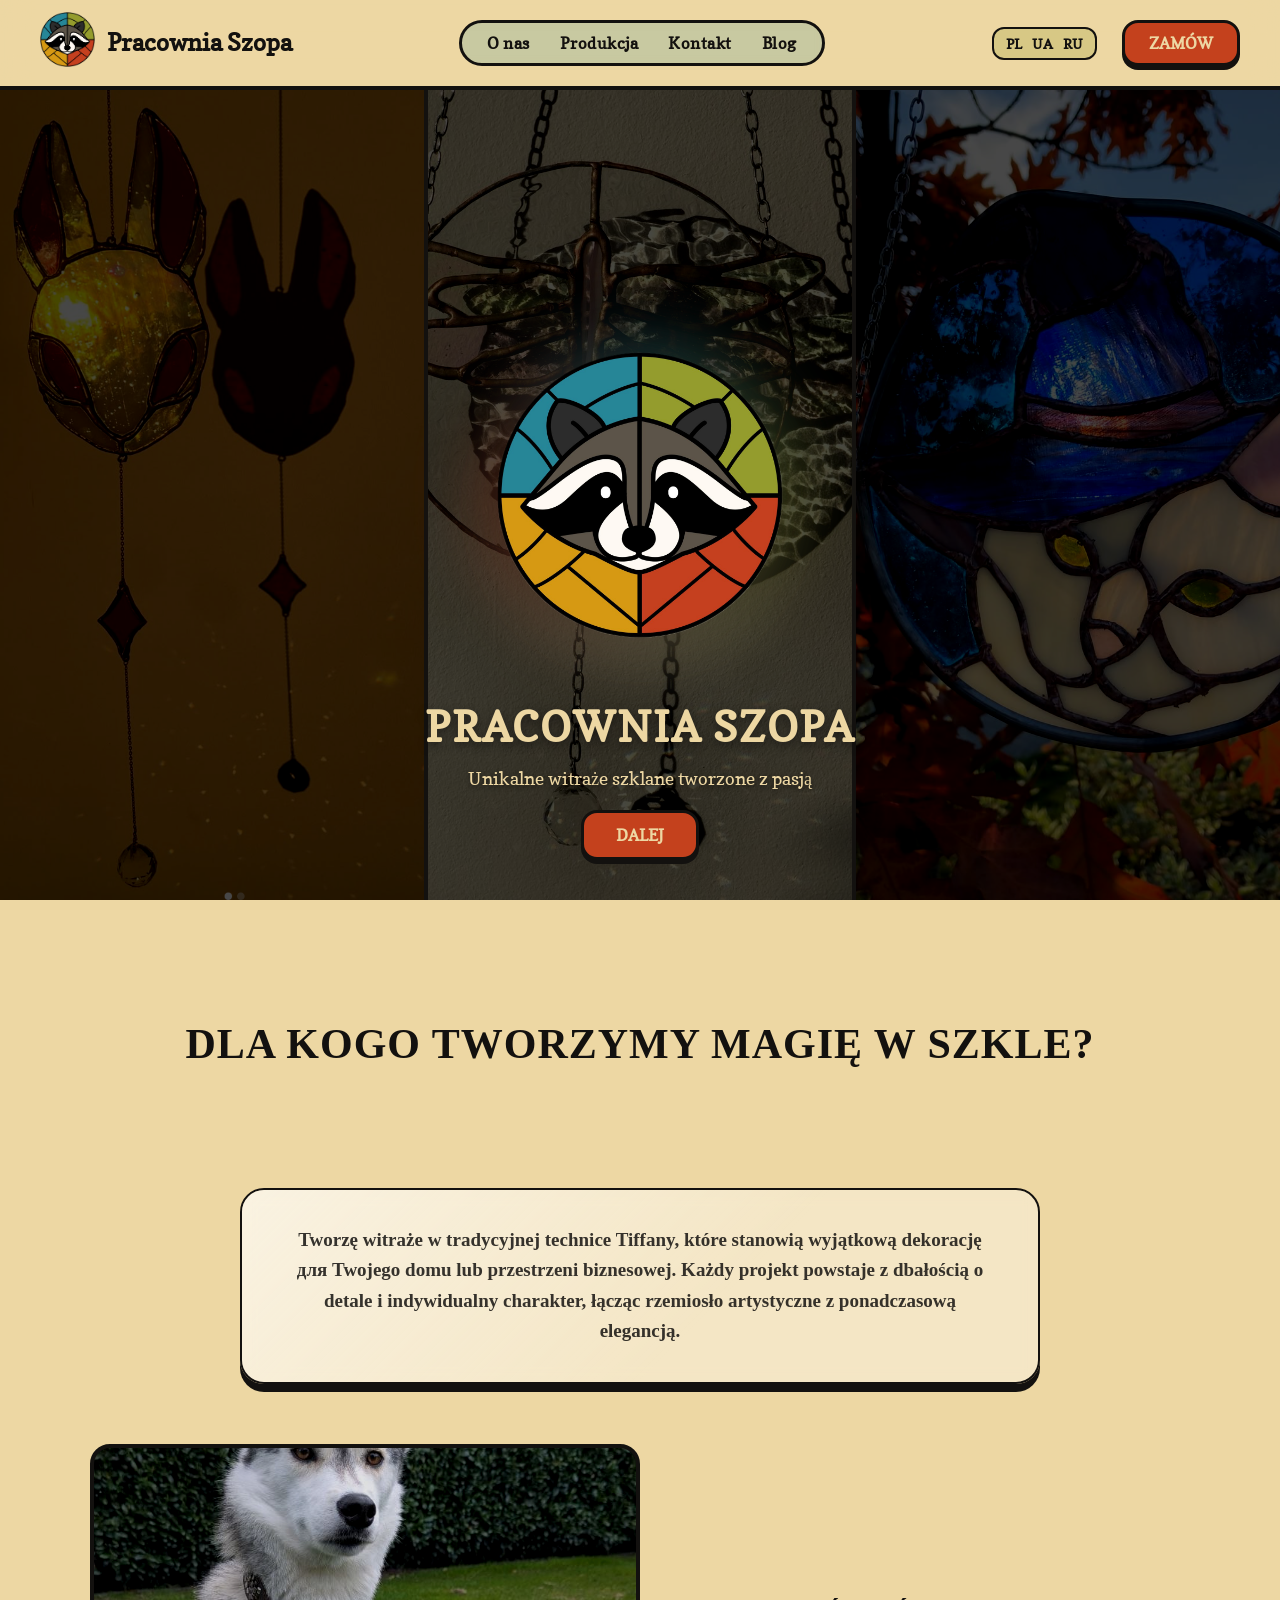
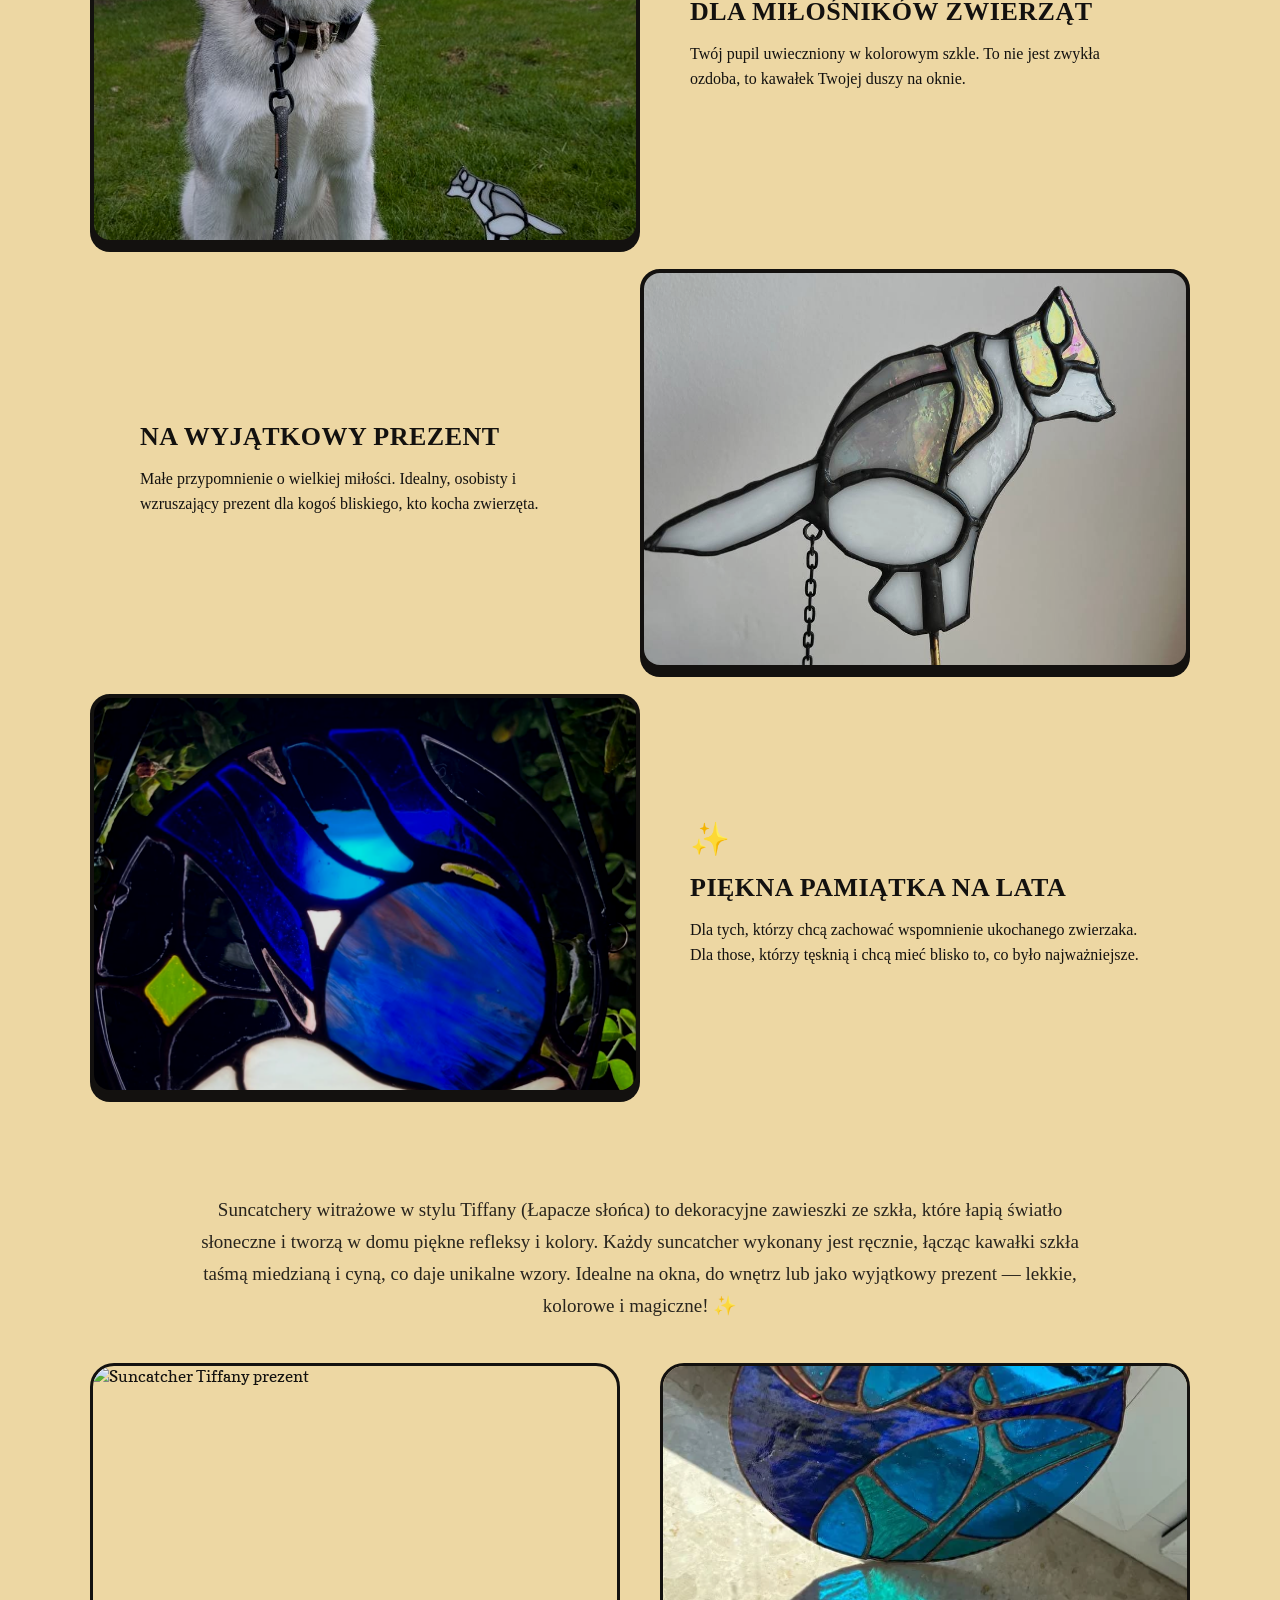
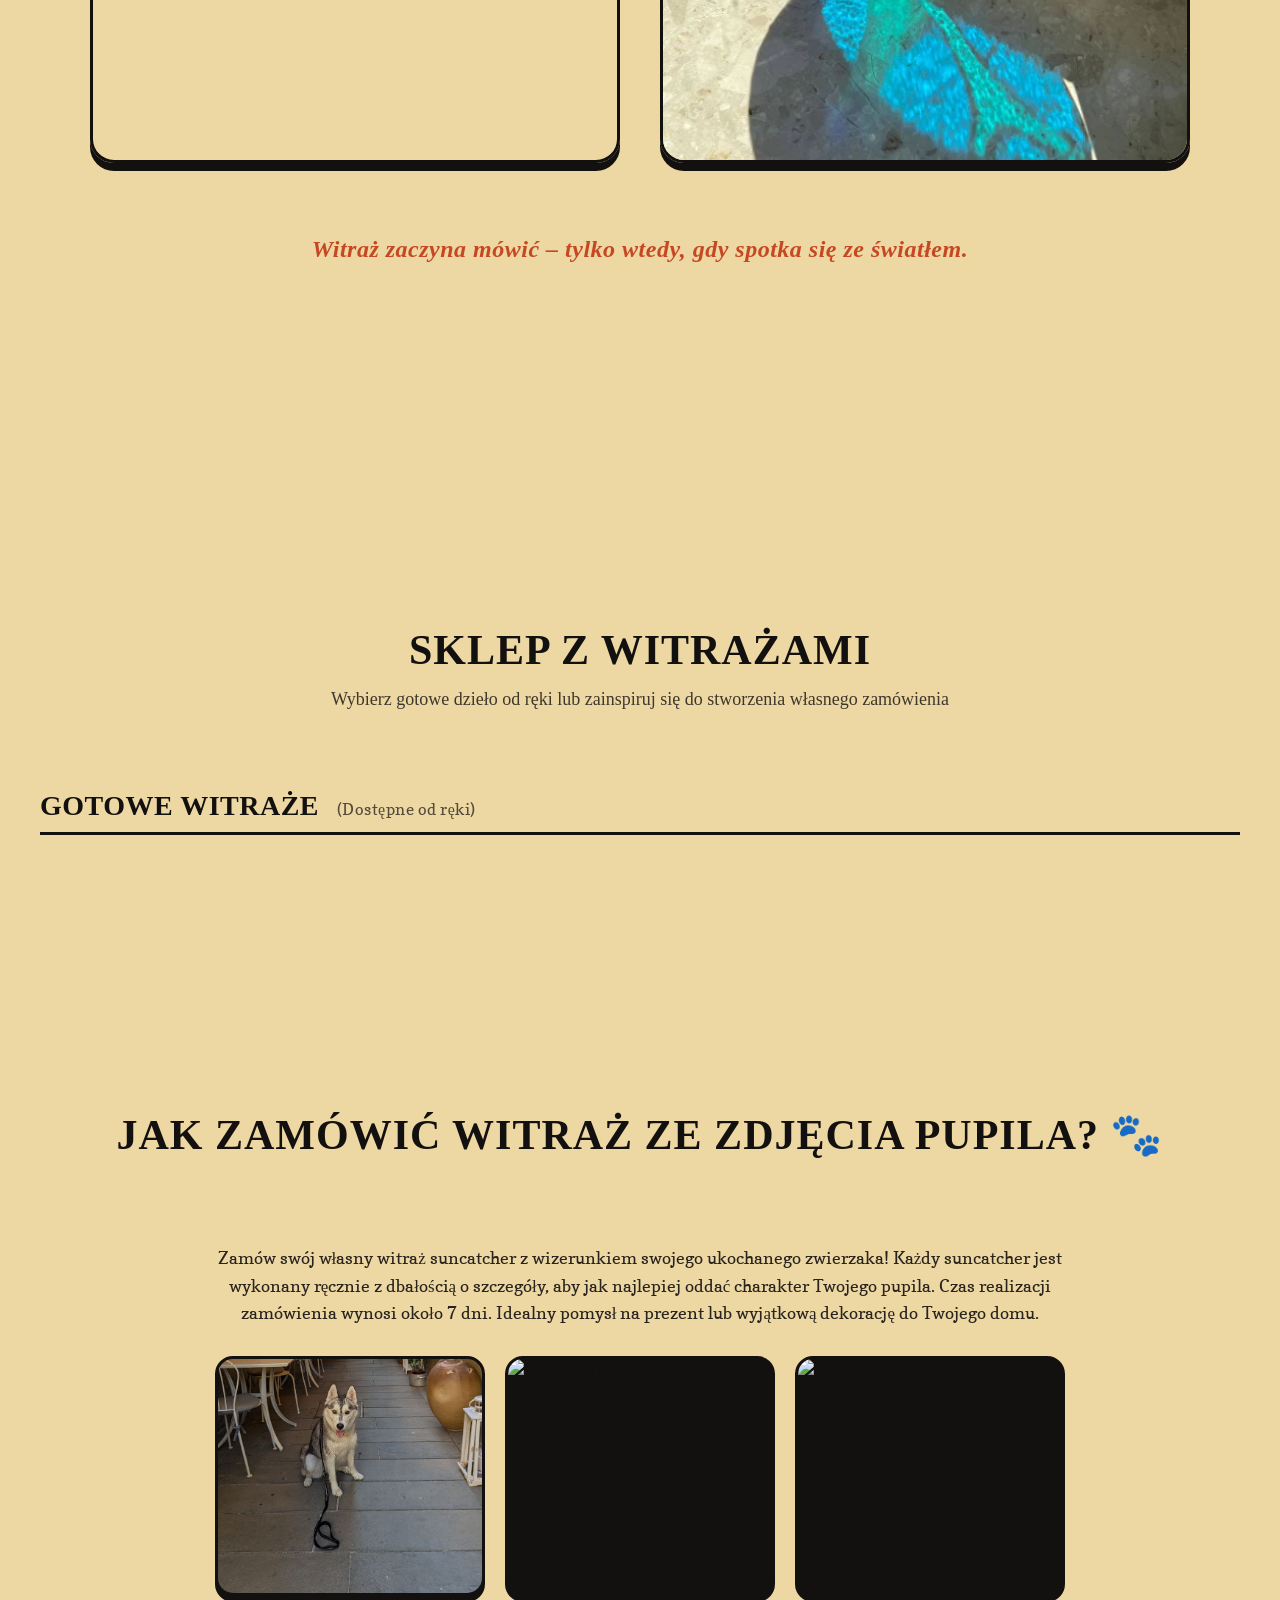
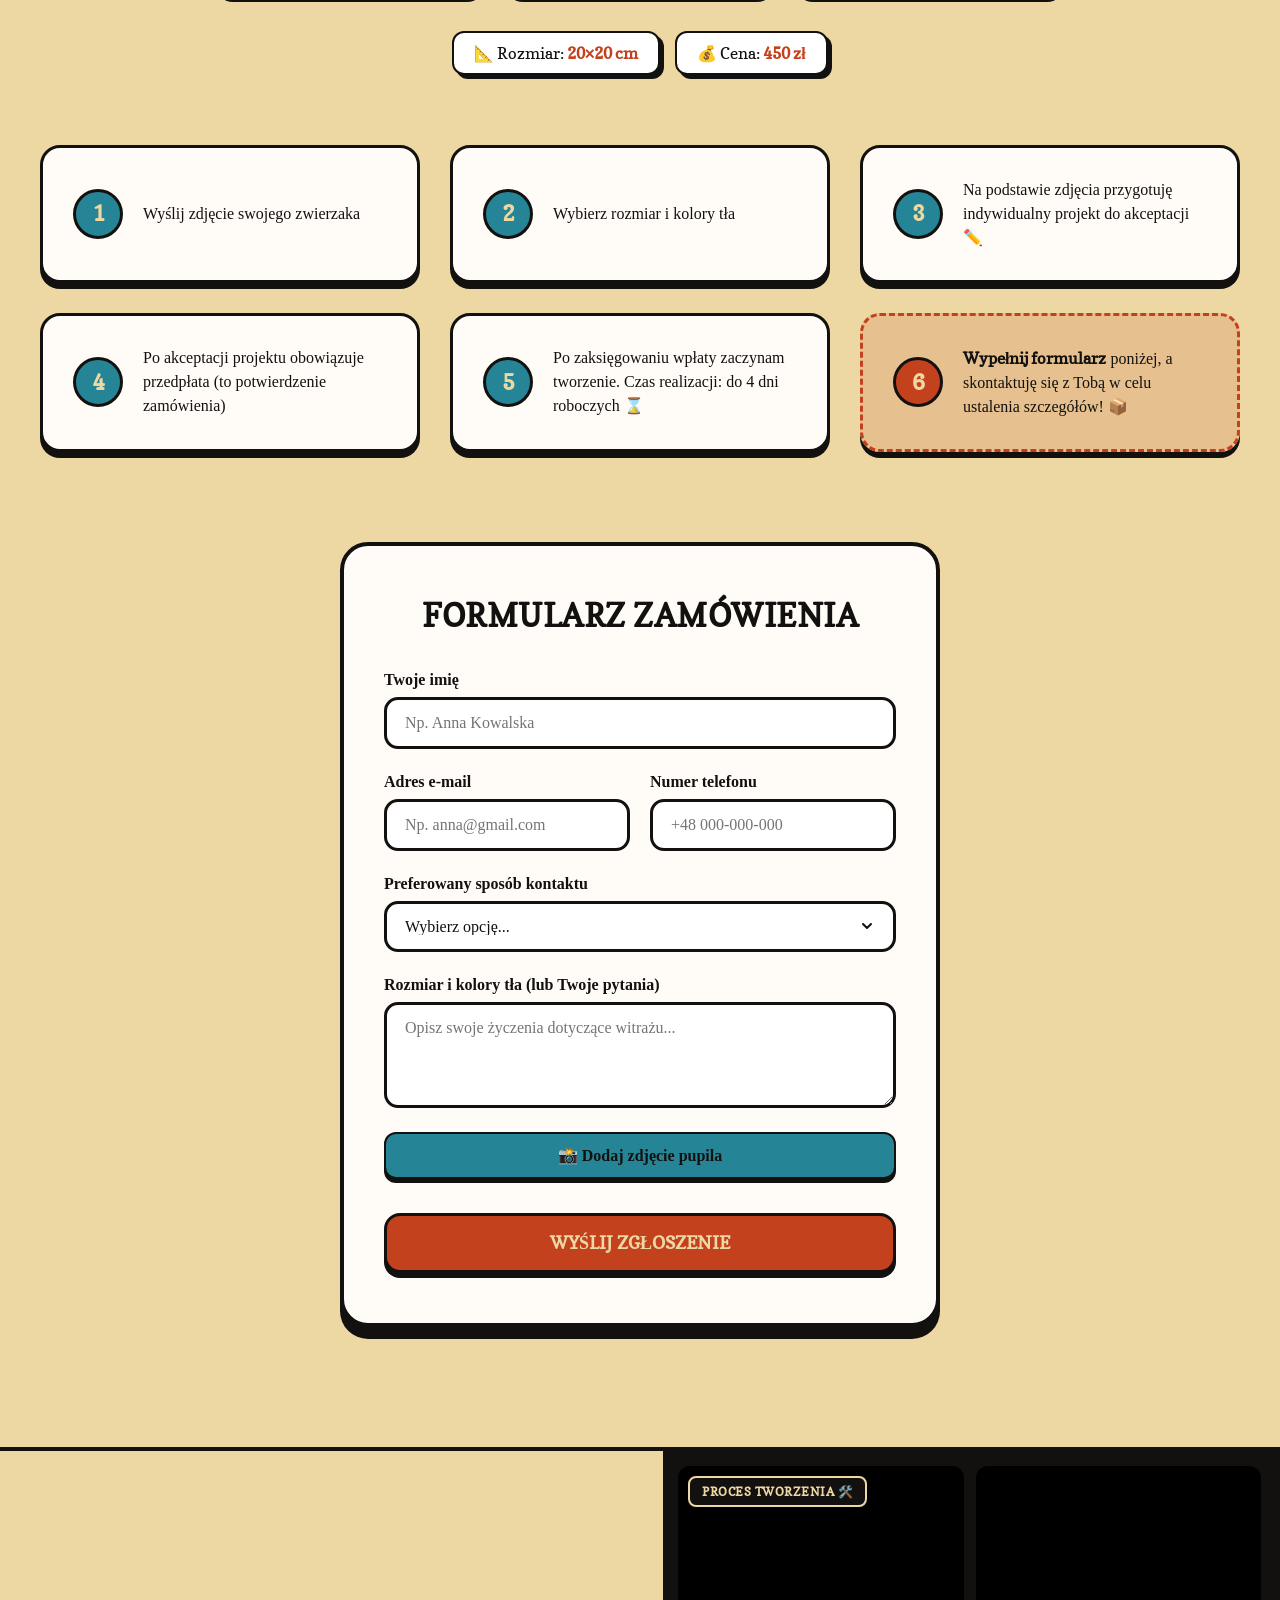
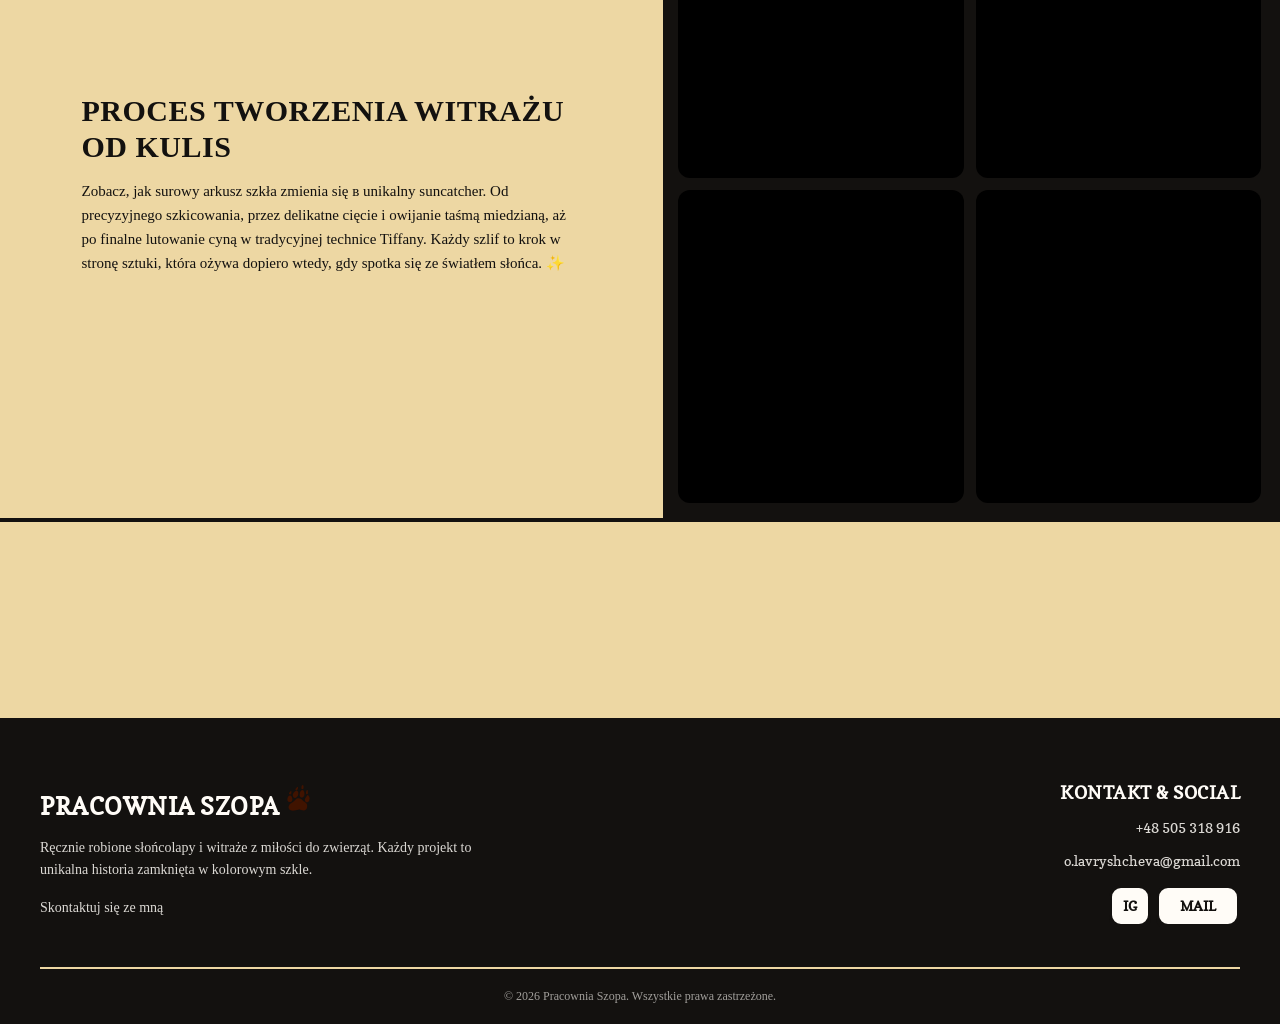
==== commit 48dd09aa: "Update Instagram link and add missing newline" ====
--- a/index.html
+++ b/index.html
@@ -53,6 +53,7 @@
         </div>
 
     </header>
+
 
     <section class="hero-full-mosaic" id="start">
         <div class="mosaic-grid">
@@ -382,7 +383,7 @@
                 <p><span>o.lavryshcheva@gmail.com</span></p>
                 <div class="social-icons-div">
                     <div class="social-icons">
-                        <a href="insta" target="_blank" aria-label="Instagram">IG</a>
+                        <a href="https://www.instagram.com/pracownia.szopa.witraze/?hl=uk" target="_blank" aria-label="Instagram">IG</a>
                     </div>
                     <div class="social-icons-long">
                         <a href="mailto:o.lavryshcheva@gmail.com">MAIL</a>
--- a/styles.css
+++ b/styles.css
@@ -1768,3 +1768,74 @@
     header .lang p { font-size: 12px; } 
     header .order-btn button { padding: 8px 16px; font-size: 14px; border-radius: 12px; box-shadow: 0 3px 0 #13110F; } 
 }
+
+/* Стили для всплывающего окна заказа */
+.custom-modal-overlay {
+    position: fixed;
+    top: 0; left: 0; width: 100%; height: 100%;
+    background: rgba(19, 17, 15, 0.6);
+    backdrop-filter: blur(4px);
+    display: none; /* Изначально скрыта */
+    justify-content: center;
+    align-items: center;
+    z-index: 99999;
+    padding: 20px;
+    box-sizing: border-box;
+}
+.custom-modal-box {
+    background: #EDD7A3;
+    border: 4px solid #13110F;
+    border-radius: 24px;
+    width: 100%;
+    max-width: 500px;
+    padding: 30px;
+    box-shadow: 8px 8px 0 #13110F;
+    position: relative;
+    box-sizing: border-box;
+    animation: modalShow 0.2s ease-out;
+}
+@keyframes modalShow {
+    from { transform: scale(0.9); opacity: 0; }
+    to { transform: scale(1); opacity: 1; }
+}
+.modal-close-btn {
+    position: absolute;
+    top: 15px; right: 20px;
+    background: none; border: none;
+    font-size: 30px; cursor: pointer;
+    color: #13110F; font-weight: bold;
+}
+.custom-modal-box h2 { margin: 0 0 10px 0; font-family: 'Copse', Georgia, serif; font-size: 22px; }
+.custom-modal-box p { margin: 0 0 20px 0; font-size: 15px; }
+.modal-form-group { margin-bottom: 15px; }
+.modal-form-group label { display: block; margin-bottom: 5px; font-weight: bold; font-size: 14px; }
+.modal-form-group input {
+    width: 100%; padding: 10px 12px;
+    border: 2px solid #13110F; border-radius: 8px;
+    font-size: 14px; box-sizing: border-box;
+}
+.modal-form-row {
+    display: grid; grid-template-columns: 1fr 1fr; gap: 15px;
+}
+@media (max-width: 480px) {
+    .modal-form-row { grid-template-columns: 1fr; gap: 0; }
+}
+.modal-submit-btn {
+    background: #C4411D; color: #EDD7A3;
+    border: 3px solid #13110F; padding: 12px;
+    font-size: 16px; font-weight: 800; text-transform: uppercase;
+    cursor: pointer; border-radius: 12px; width: 100%;
+    box-shadow: 0 4px 0 #13110F; margin-top: 10px;
+    transition: all 0.1s ease;
+}
+.modal-submit-btn:active { transform: translateY(4px); box-shadow: 0 0 0 #13110F; }
+
+/* Стиль для кнопки SPRZEDANE */
+.product-btn.btn-sold-out {
+    background: #ccc !important;
+    color: #666 !important;
+    border-color: #666 !important;
+    box-shadow: none !important;
+    cursor: not-allowed !important;
+    transform: none !important;
+}
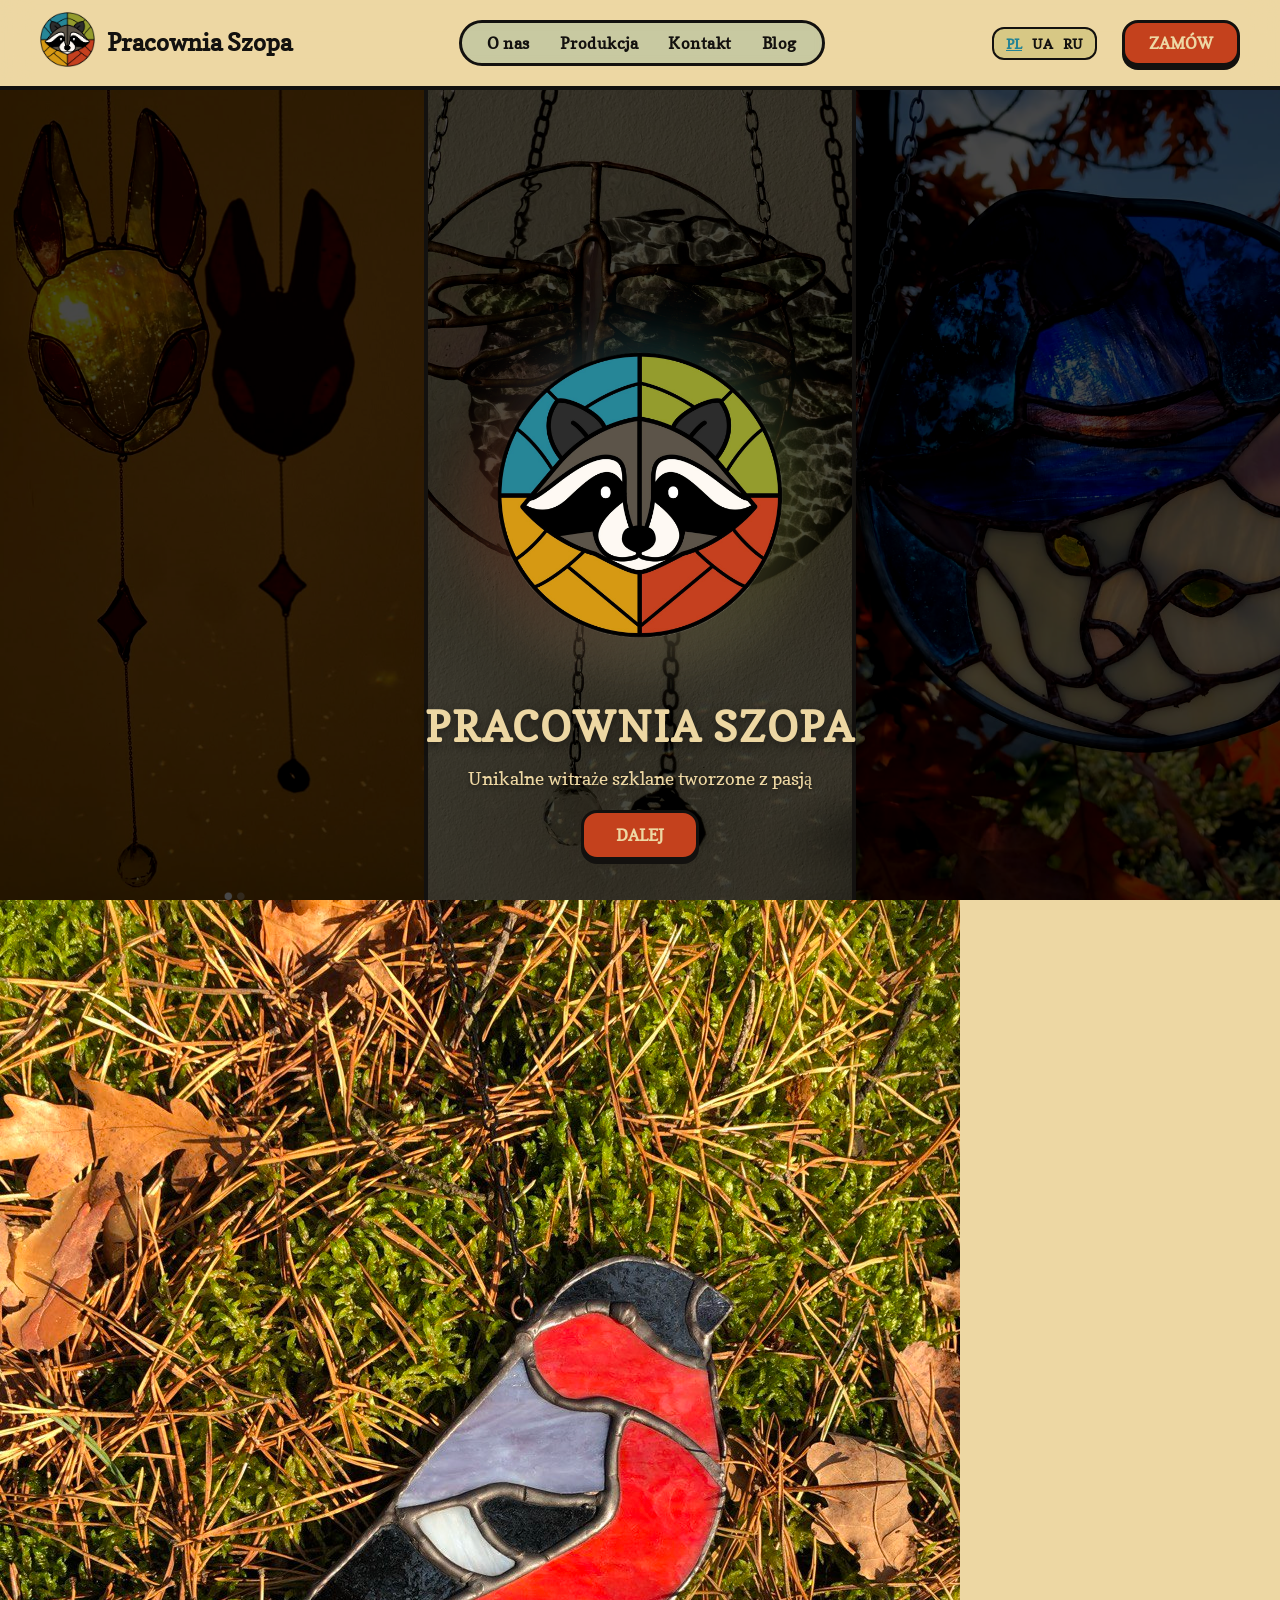
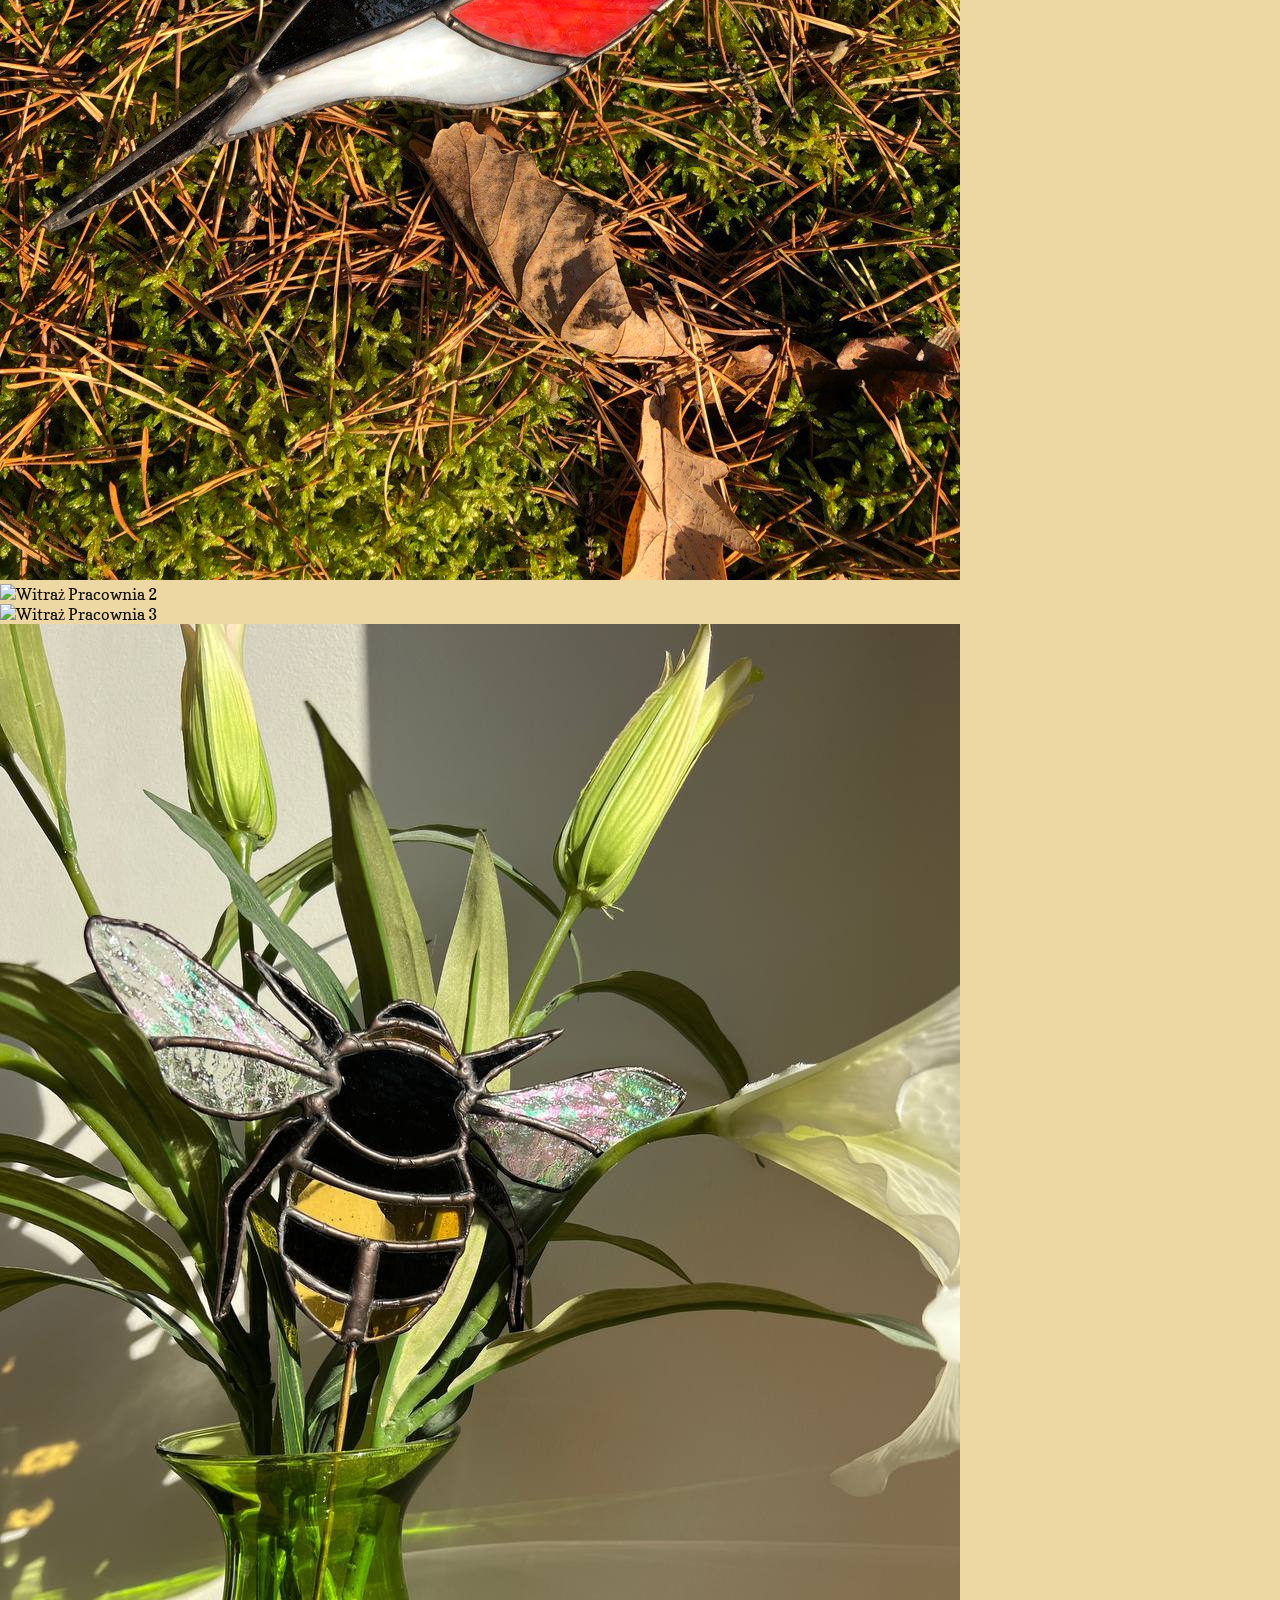
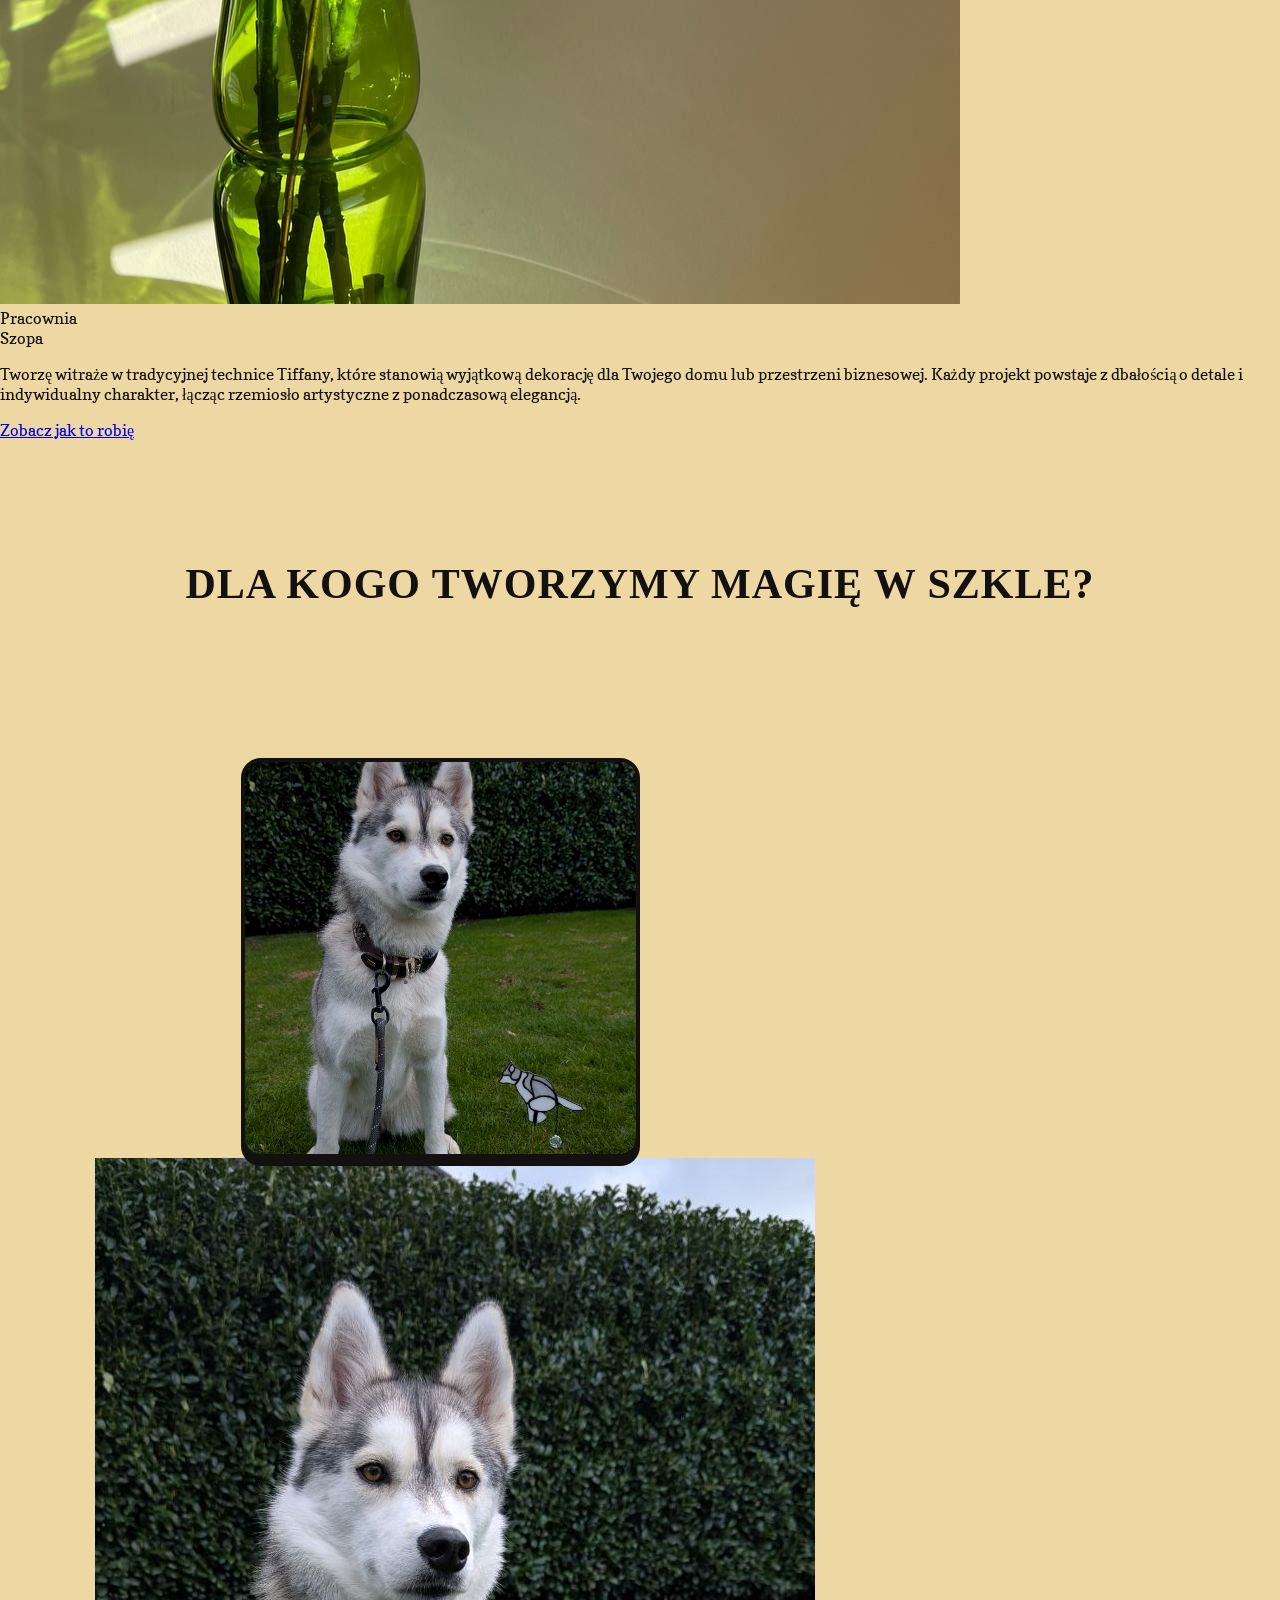
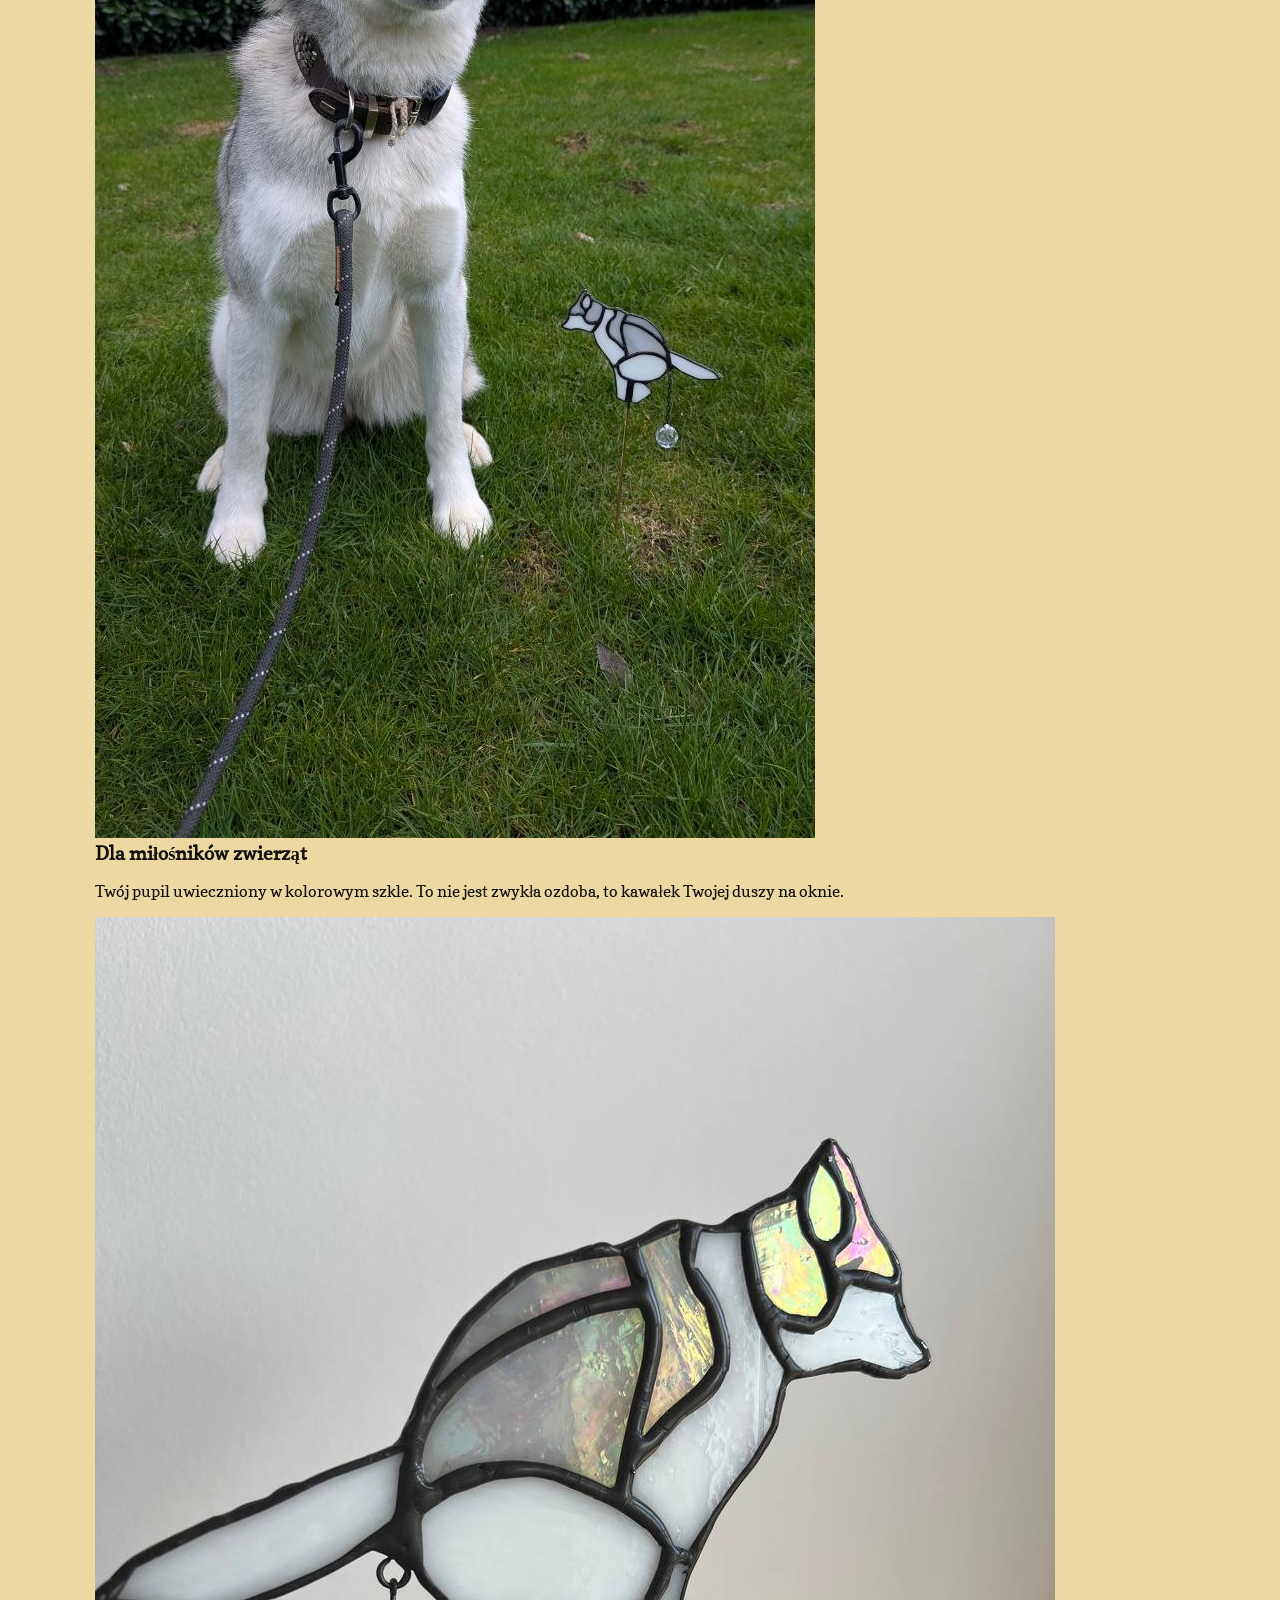
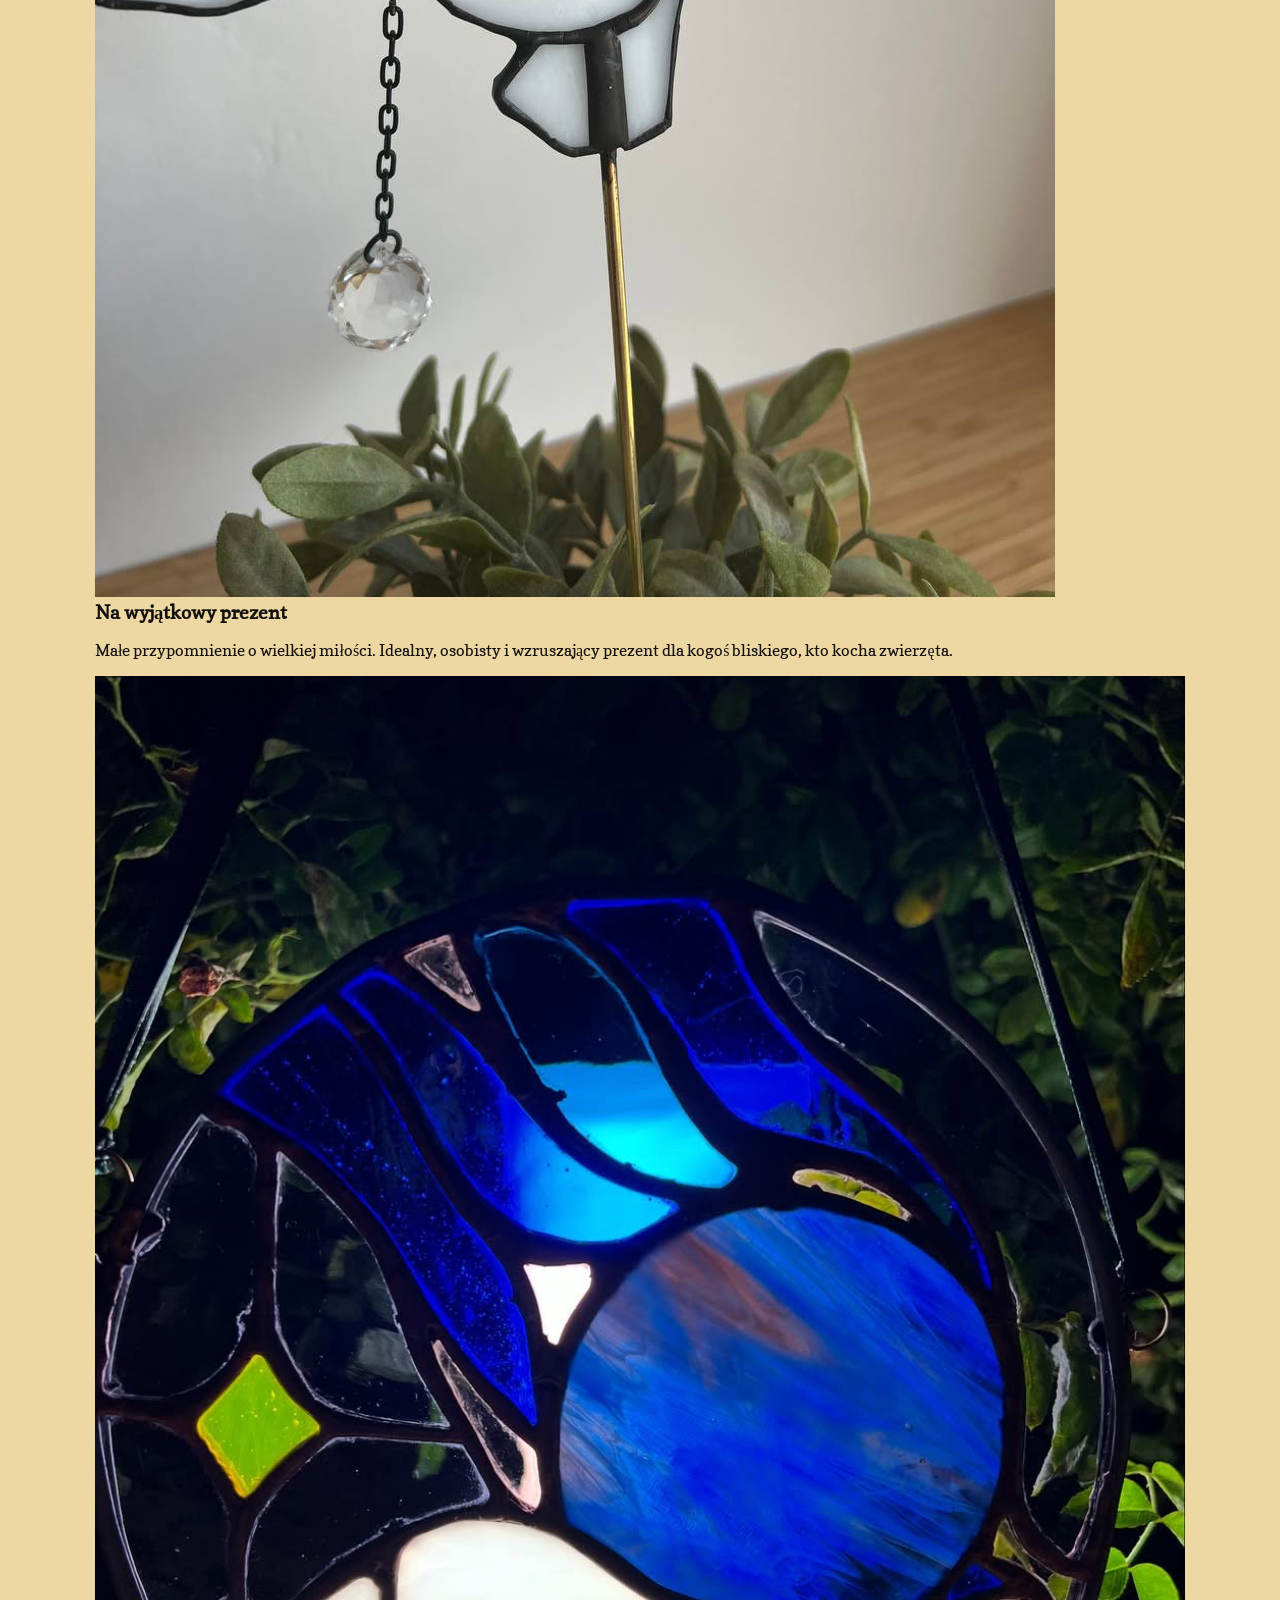
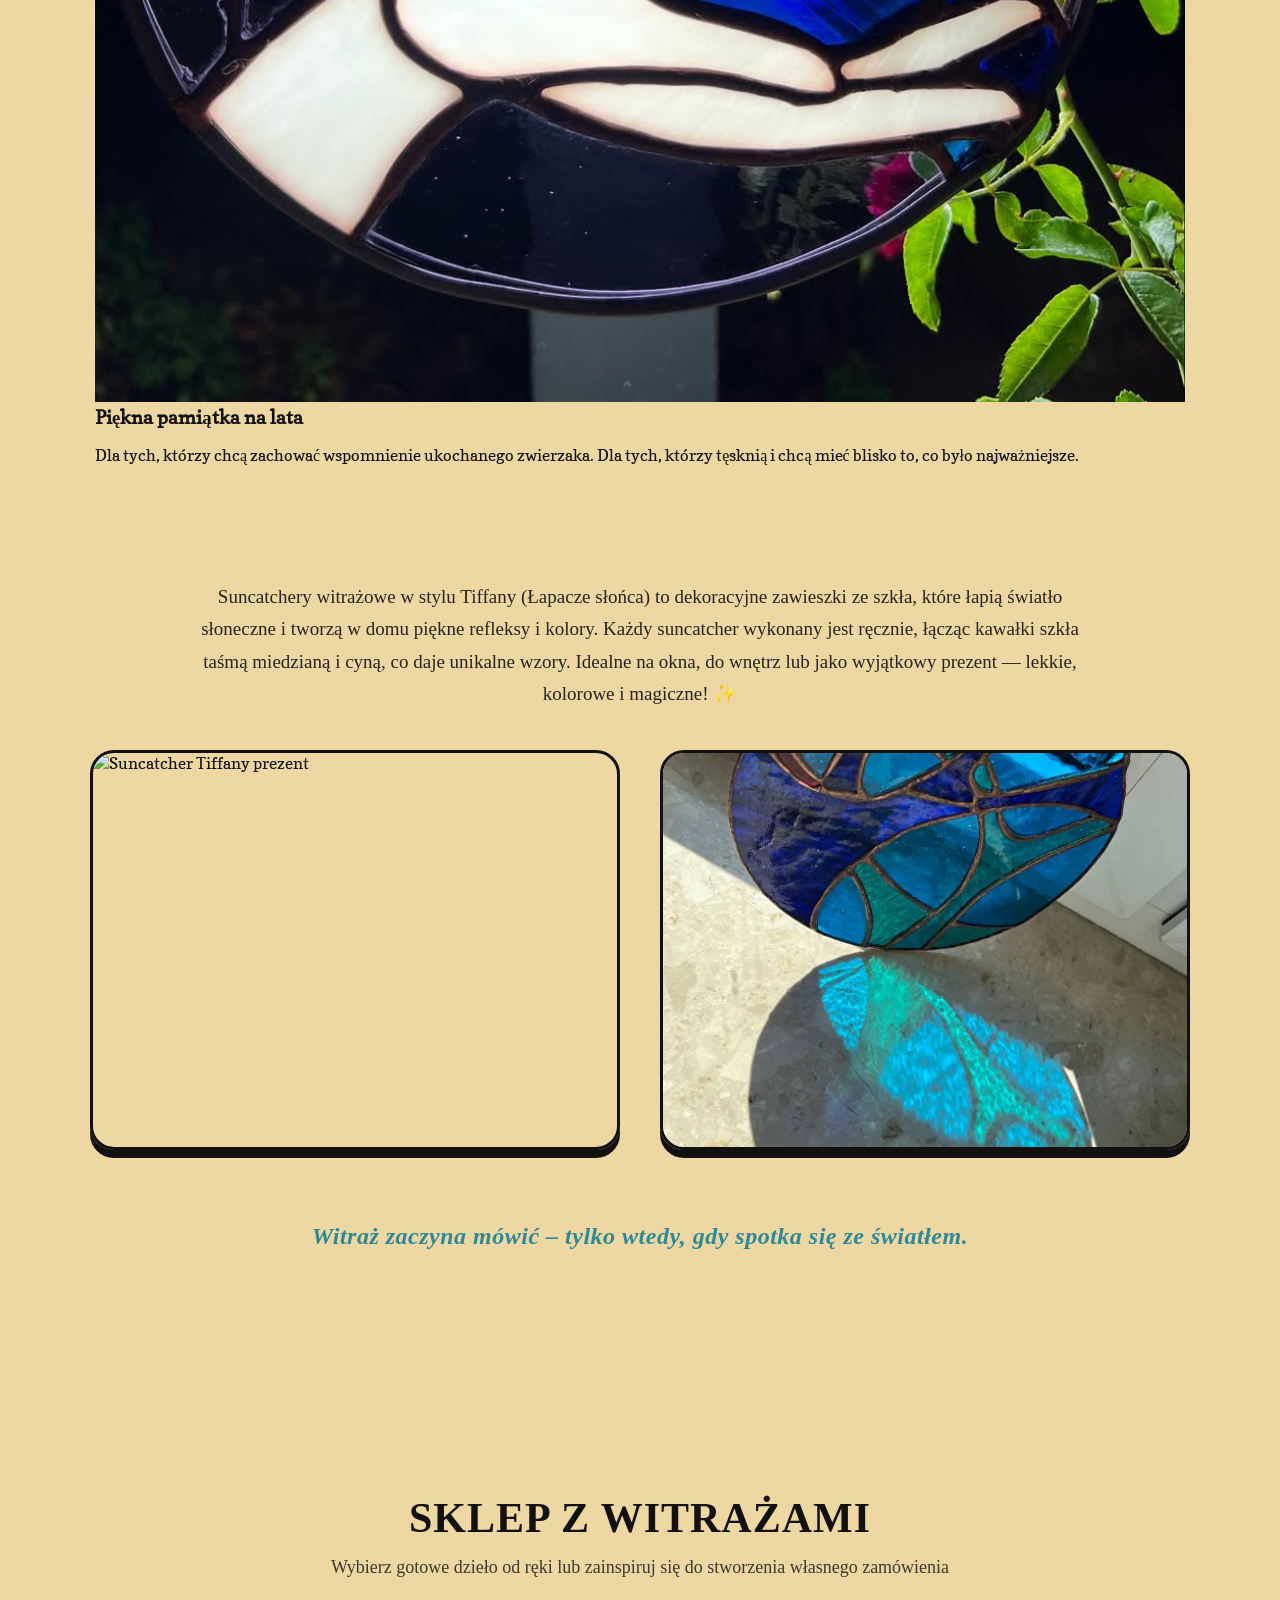
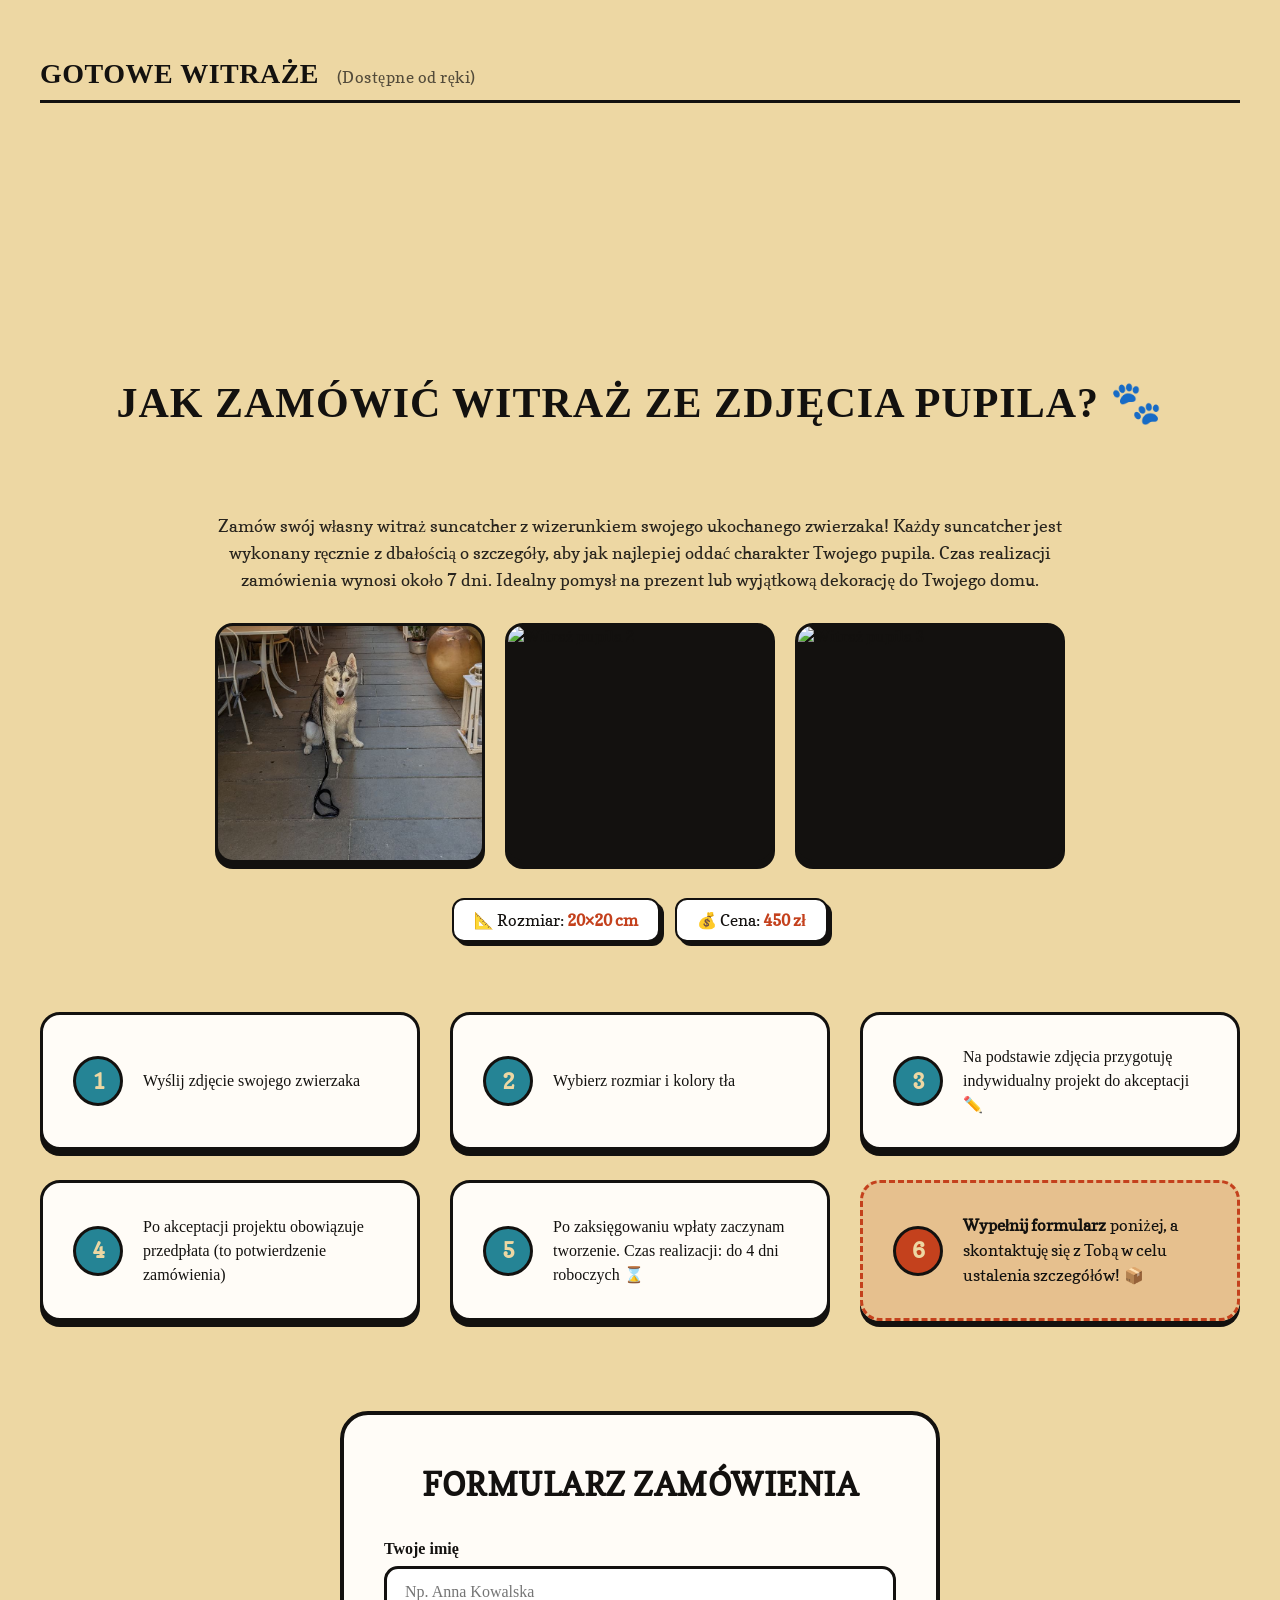
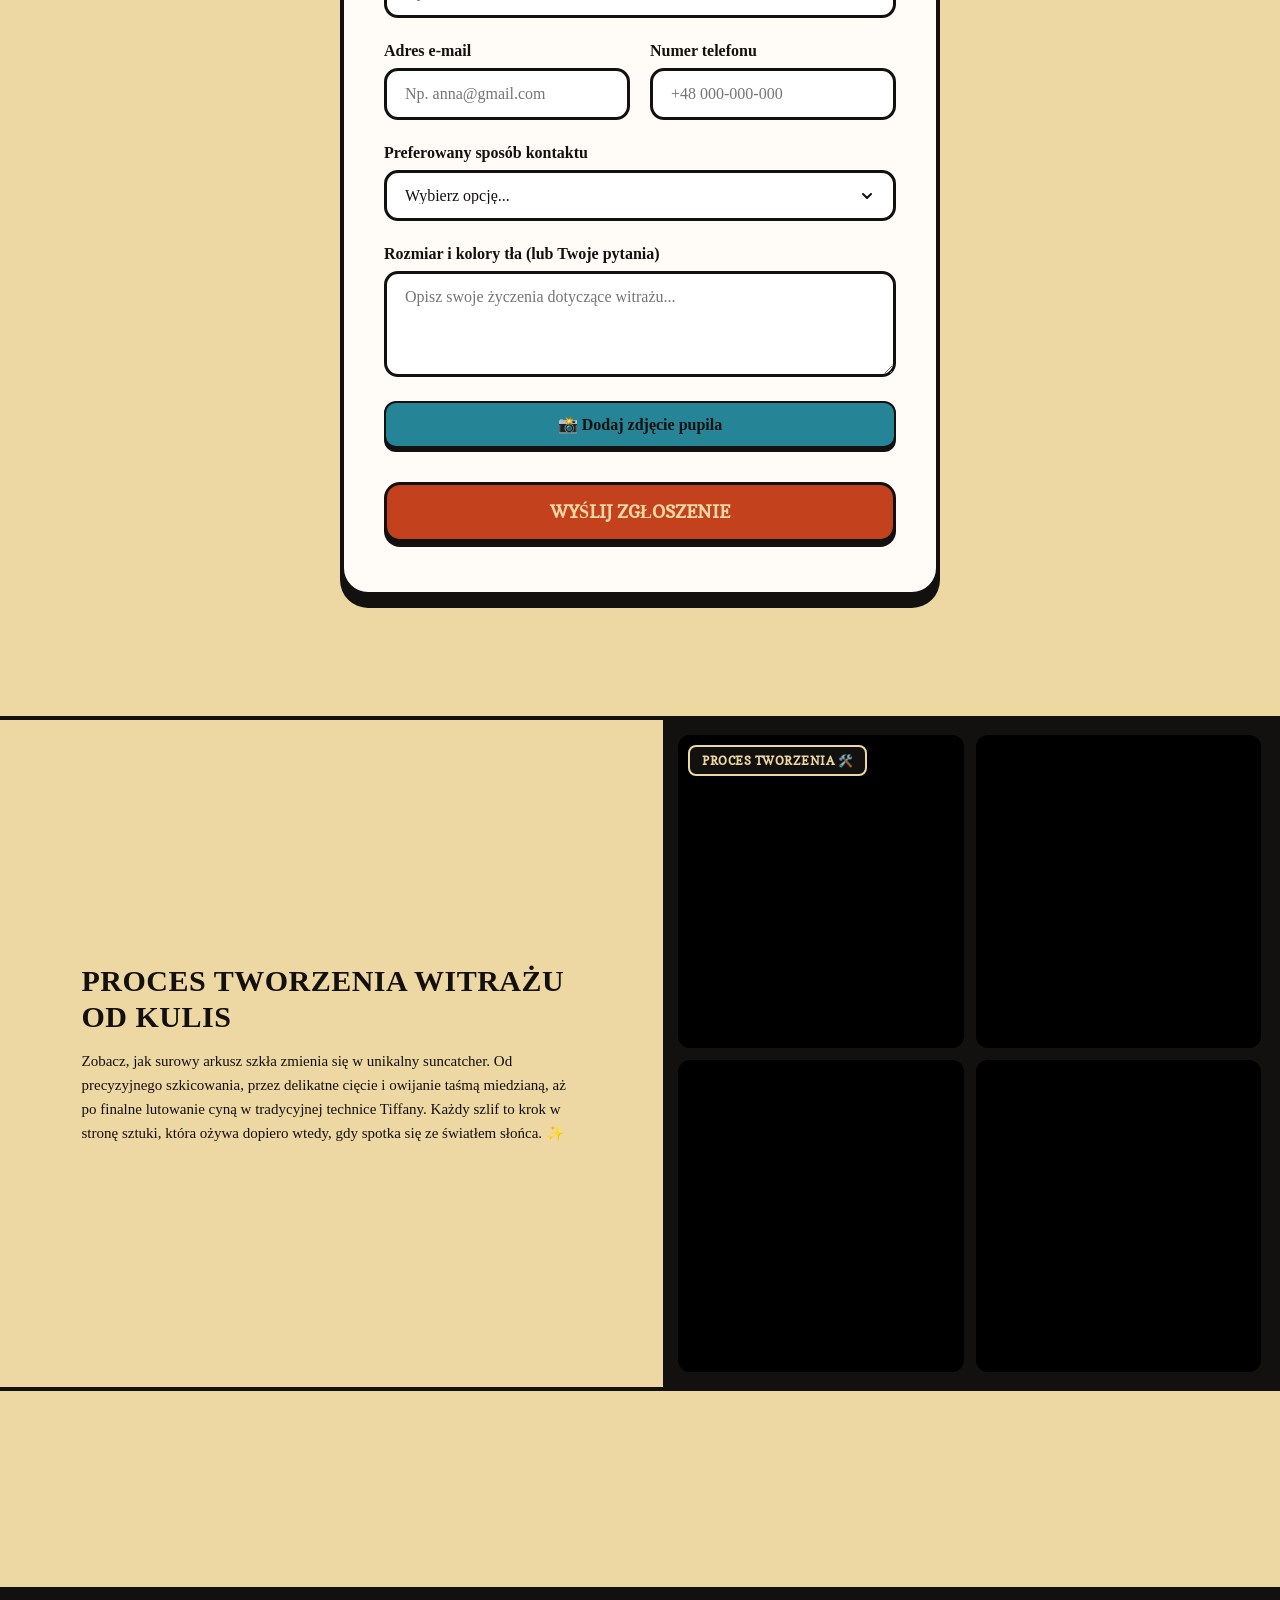
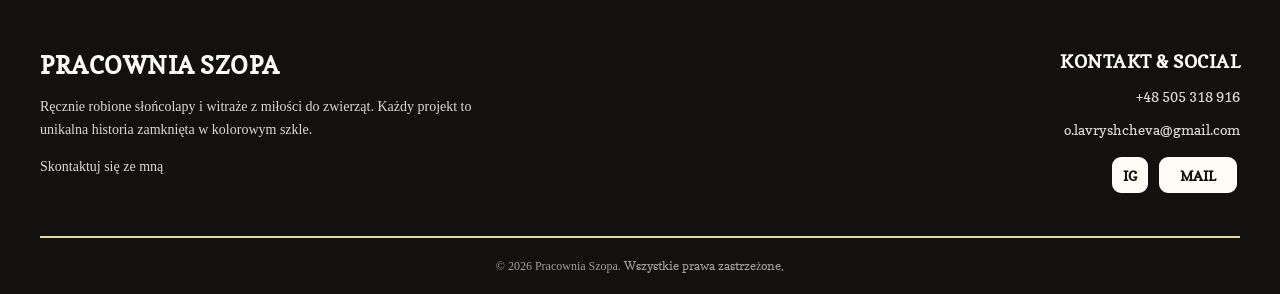
==== commit 6fb3e259: "Update print statement from 'Hello' to 'Goodbye'" ====
--- a/index.html
+++ b/index.html
@@ -3,7 +3,7 @@
 
 <head>
     <meta charset="UTF-8">
-    <meta name="viewport" content="width=device-width, initial-scale=1.0">
+<meta name="viewport" content="width=device-width, initial-scale=1.0, maximum-scale=1.0, user-scalable=no">
     <meta name="theme-color" content="#EDD7A3">
     <title>Pracownia Szopa</title>
     <link rel="icon" type="image/png" href="icon.png">
@@ -14,41 +14,57 @@
         href="https://fonts.googleapis.com/css2?family=Copse&family=Zalando+Sans+Expanded:ital,wght@0,200..900;1,200..900&display=swap"
         rel="stylesheet">
 
-    <link rel="stylesheet" href="styles.css?v=1.2">
+    <link rel="stylesheet" href="styles.css?v=1.9.1">
 
     <script type="module" src="firebase-init.js"></script>
 
     <script src="https://cdnjs.cloudflare.com/ajax/libs/gsap/3.12.5/gsap.min.js"></script>
     <script src="https://cdnjs.cloudflare.com/ajax/libs/gsap/3.12.5/ScrollTrigger.min.js"></script>
-    <script src="script.js?v=1.3"></script>
-
+    <script src="script.js?v=1.9.1"></script>
+    <style>
+        /* Styl dla klikalnych przycisków językowych */
+        .lang p {
+            cursor: pointer;
+            transition: opacity 0.2s;
+            margin: 0 5px;
+            display: inline-block;
+        }
+
+        .lang p:hover {
+            opacity: 0.7;
+        }
+
+        .lang p.active-lang {
+            font-weight: bold;
+            text-decoration: underline;
+            color: #258495;
+        }
+    </style>
 </head>
 
 <body>
     <header>
-
-        <div class="icon">
-            <a href="#start"><img src="pics/icon.png" alt=""></a>
-            <a href="#start">Pracownia Szopa</a>
-        </div>
-
+            <div class="icon">
+                <a href="#start"><img src="pics/icon.png" alt=""></a>
+                <a href="#start">Pracownia Szopa</a>
+            </div>
         <div class="nav">
             <nav>
-                <a href="#shop-target">O nas</a>
-                <a href="#shop">Produkcja</a>
-                <a href="#custom-order">Kontakt</a>
-                <a href="#blog">Blog</a>
+                <a href="#shop-target" data-i18n="nav_about">O nas</a>
+                <a href="#shop" data-i18n="nav_production">Produkcja</a>
+                <a href="#custom-order" data-i18n="nav_contact">Kontakt</a>
+                <a href="#blog" data-i18n="nav_blog">Blog</a>
             </nav>
         </div>
 
         <div class="btns">
             <div class="lang">
-                <p>Pl</p>
-                <p>UA</p>
-                <p>RU</p>
+                <p data-lang="pl" class="active-lang">Pl</p>
+                <p data-lang="ua">UA</p>
+                <p data-lang="ru">RU</p>
             </div>
             <div class="order-btn">
-                <a href="#shop"><button>zamów</button></a>
+                <a href="#shop"><button data-i18n="btn_order">zamów</button></a>
             </div>
         </div>
 
@@ -69,15 +85,56 @@
 
         <div class="mosaic-overlay">
             <h1>Pracownia Szopa</h1>
-            <p>Unikalne witraże szklane tworzone z pasją</p>
-            <a href="#shop-target"><button class="mosaic-btn">Dalej</button></a>
+            <p data-i18n="hero_desc">Unikalne witraże szklane tworzone z pasją</p>
+            <a href="#dalsze"><button class="mosaic-btn" data-i18n="btn_more">Dalej</button></a>
+        </div>
+    </section>
+
+    <section class="tworze-showroom-section" id="dalsze">
+        <div class="showroom-container">
+
+            <!-- ЛЕВАЯ СТОРОНА: Компактная сетка на 4 фотки -->
+            <div class="showroom-gallery-grid">
+                <div class="gallery-photo-item">
+                    <img src="pics/bird.jpg" alt="Witraż Pracownia 1">
+                </div>
+                <div class="gallery-photo-item">
+                    <img src="pics/piwonia1.jpg" alt="Witraż Pracownia 2">
+                </div>
+                <div class="gallery-photo-item">
+                    <img src="pics/sun.jpg" alt="Witraż Pracownia 3">
+                </div>
+                <div class="gallery-photo-item">
+                    <img src="pics/bea2.jpg" alt="Witraż Pracownia 4">
+                </div>
+            </div>
+
+            <!-- ПРАВАЯ СТОРОНА: Текст + Оранжевая кнопка + Фоновый водяной знак -->
+            <div class="showroom-content-side">
+                <!-- Твоя новая крутая надпись на бэкграунде -->
+                <div class="showroom-bg-brand">Pracownia <br> Szopa</div>
+
+                <p class="showroom-manifest-text" data-i18n="timeline_intro">
+                    Tworzę witraże w tradycyjnej technice Tiffany, które stanowią wyjątkową dekorację dla Twojego domu
+                    lub przestrzeni biznesowej. Każdy projekt powstaje z dbałością o detale i indywidualny charakter,
+                    łącząc rzemiosło artystyczne z ponadczasową elegancją.
+                </p>
+
+                <!-- Оставляем одну оранжевую кнопку -->
+                <div class="showroom-actions-wrapper">
+                    <a href="#blog" class="btn-showroom btn-orange-header" data-i18n="btnstart">
+                        Zobacz jak to robię
+                    </a>
+                </div>
+            </div>
+
         </div>
     </section>
 
     <!-- TARGET SECTION (Z-Timeline Overlay) -->
     <section id="shop-target" class="vitrage-timeline">
         <div class="timeline-header">
-            <h2>Dla kogo tworzymy magię w szkle?</h2>
+            <h2 data-i18n="timeline_title">Dla kogo tworzymy magię w szkle?</h2>
 
             <div class="paws-path">
                 <div class="paw-print-1"><img src="pics/paw.png" alt=""></div>
@@ -85,83 +142,109 @@
                 <div class="paw-print-3"><img src="pics/paw.png" alt=""></div>
                 <div class="paw-print-4"><img src="pics/paw.png" alt=""></div>
             </div>
-
-            <div class="timeline-glass-box">
-                <p class="timeline-intro">
-                    Tworzę witraże w tradycyjnej technice Tiffany, które stanowią wyjątkową dekorację для Twojego domu
-                    lub przestrzeni biznesowej.
-                    Każdy projekt powstaje z dbałością o detale i indywidualny charakter, łącząc rzemiosło artystyczne z
-                    ponadczasową elegancją.
+        </div>
+
+        <section class="mobile-gridik">
+            <div class="timeline-grid">
+
+                <div class="timeline-item item-left">
+                    <div class="item-img-box">
+                        <img src="pics/husky_dog1.jpg" alt="Witraż Szklany Królik">
+                        <div class="item-text-pure">
+                            <h3 data-i18n="block1_title">Dla miłośników zwierząt</h3>
+                            <p data-i18n="block1_desc">Twój pupil uwieczniony w kolorowym szkle. To nie jest zwykła
+                                ozdoba,
+                                to
+                                kawałek Twojej duszy na oknie.</p>
+                        </div>
+                    </div>
+                </div>
+
+                <div class="mobile-prezent">
+                    <!-- BLOCK 2: Ważka (Right) -->
+                    <div class="timeline-item">
+                        <div class="item-text-pure">
+                            <div class="item-img-box">
+                                <img src="pics/husky.jpg" alt="Witraż Szklany Ważka">
+                                <h3 data-i18n="block2_title">Na wyjątkowy prezent</h3>
+                                <p data-i18n="block2_desc">Małe przypomnienie o wielkiej miłości. Idealny, osobisty i
+                                    wzruszający prezent dla kogoś bliskiego, kto kocha zwierzęta.</p>
+                            </div>
+                        </div>
+                    </div>
+
+                    <!-- BLOCK 3: Kot (Left) -->
+                    <div class="timeline-item item-cat item-left">
+                        <div class="item-img-box">
+                            <img src="pics/moon10.jpg" alt="Witraż Szklany Kot">
+                            <div class="item-text-pure">
+                                <h3 data-i18n="block3_title">Piękna pamiątka na lata</h3>
+                                <p data-i18n="block3_desc">Dla tych, którzy chcą zachować wspomnienie ukochanego
+                                    zwierzaka.
+                                    Dla
+                                    tych, którzy tęsknią i chcą mieć blisko to, co było najważniejsze.</p>
+                            </div>
+                        </div>
+                    </div>
+
+                </div>
+        </section>
+
+        <section class="steps-desktop-section">
+            <div class="steps-grid-wrapper">
+
+                <!-- ЭТАП 1: Фото СЛЕВА, Описание СПРАВА -->
+                <div class="step-row row-direct-left">
+                    <div class="step-media-holder">
+                        <img src="pics/husky_dog1.jpg" alt="Witraż Szklany Królik">
+                    </div>
+                    <div class="step-content-box">
+                        <h3 data-i18n="block1_title">Dla miłośników zwierząt</h3>
+                        <p data-i18n="block1_desc">Twój pupil uwieczniony w kolorowym szkle. To nie jest zwykła ozdoba,
+                            to kawałek Twojej duszy na oknie.</p>
+                    </div>
+                </div>
+
+                <!-- ЭТАП 2: Фото СПРАВА, Описание СЛЕВА -->
+                <div class="step-row row-inverse-right">
+                    <div class="step-media-holder">
+                        <img src="pics/husky.jpg" alt="Witraż Szklany Ważka">
+                    </div>
+                    <div class="step-content-box">
+                        <h3 data-i18n="block2_title">Na wyjątkowy prezent</h3>
+                        <p data-i18n="block2_desc">Małe przypomnienie o wielkiej miłości. Idealny, osobisty i
+                            wzruszający prezent dla kogoś bliskiego, kto kocha zwierzęta.</p>
+                    </div>
+                </div>
+
+                <!-- ЭТАП 3: Фото СЛЕВА, Описание СПРАВА -->
+                <div class="step-row row-direct-left">
+                    <div class="step-media-holder">
+                        <img src="pics/moon.png" alt="Witraż Szklany Kot">
+                    </div>
+                    <div class="step-content-box">
+                        <h3 data-i18n="block3_title">Piękna pamiątka na lata</h3>
+                        <p data-i18n="block3_desc">Dla tych, którzy chcą zachować wspomnienie ukochanego zwierzaka. Dla
+                            tych, którzy tęsknią i chcą mieć blisko to, co było najważniejsze.</p>
+                    </div>
+                </div>
+
+            </div>
+        </section>
+
+
+        <div class="timeline-outro-block">
+            <div class="outro-text-plate">
+                <p class="outro-text" data-i18n="outro_text">
+                    Suncatchery witrażowe w stylu Tiffany (Łapacze słońca) to dekoracyjne zawieszki ze szkła, które
+                    łapią
+                    światło słoneczne i tworzą w domu piękne refleksy i kolory. Każdy suncatcher wykonany jest
+                    ręcznie,
+                    łącząc kawałki szkła taśmą miedzianą i cyną, co daje unikalne wzory. Idealne na okna, do wnętrz
+                    lub jako
+                    wyjątkowy prezent — lekkie, kolorowe i magiczne! ✨
                 </p>
             </div>
-        </div>
-
-        <div class="timeline-grid">
-
-            <!-- BLOCK 1: Królik (Left) -->
-            <div class="timeline-item item-left">
-                <div class="item-img-box">
-                    <img src="pics/husky_dog1.jpg" alt="Witraż Szklany Królik">
-                </div>
-                <div class="item-text-pure">
-                    <h3>Dla miłośników zwierząt</h3>
-                    <p>Twój pupil uwieczniony w kolorowym szkle. To nie jest zwykła ozdoba, to kawałek Twojej duszy na
-                        oknie.</p>
-                </div>
-            </div>
-
-            <div class="pc-prezent">
-                <!-- BLOCK 2: Ważka (Right) -->
-                <div class="timeline-item">
-                    <div class="item-text-pure">
-                        <h3>Na wyjątkowy prezent</h3>
-                        <p>Małe przypomnienie o wielkiej miłości. Idealny, osobisty i wzruszający prezent dla kogoś
-                            bliskiego, kto kocha zwierzęta.</p>
-                    </div>
-                    <div class="item-img-box">
-                        <img src="pics/husky.jpg" alt="Witraż Szklany Ważka">
-                    </div>
-                </div>
-            </div>
-
-            <div class="mobile-prezent">
-                <!-- BLOCK 2: Ważka (Right) -->
-                <div class="timeline-item">
-                    <div class="item-text-pure">
-                        <div class="item-img-box">
-                            <img src="pics/husky.jpg" alt="Witraż Szklany Ważka">
-                        </div>
-                        <h3>Na wyjątkowy prezent</h3>
-                        <p>Małe przypomnienie o wielkiej miłości. Idealny, osobisty i wzruszający prezent dla kogoś
-                            bliskiego, kto kocha zwierzęta.</p>
-                    </div>
-                </div>
-            </div>
-
-            <!-- BLOCK 3: Kot (Left) -->
-            <div class="timeline-item item-cat item-left">
-                <div class="item-img-box">
-                    <img src="pics/moon.png" alt="Witraż Szklany Kot">
-                </div>
-                <div class="item-text-pure">
-                    <span class="head-emoji">✨</span>
-                    <h3>Piękna pamiątka na lata</h3>
-                    <p>Dla tych, którzy chcą zachować wspomnienie ukochanego zwierzaka. Dla those, którzy tęsknią i chcą
-                        mieć blisko to, co było najważniejsze.</p>
-                </div>
-            </div>
-
-        </div>
-
-
-
-        <div class="timeline-outro-block">
-            <p class="outro-text">
-                Suncatchery witrażowe w stylu Tiffany (Łapacze słońca) to dekoracyjne zawieszki ze szkła, które łapią
-                światło słoneczne i tworzą w domu piękne refleksy i kolory. Każdy suncatcher wykonany jest ręcznie,
-                łącząc kawałki szkła taśmą miedzianą i cyną, co daje unikalne wzory. Idealne na okna, do wnętrz lub jako
-                wyjątkowy prezent — lekkie, kolorowe i magiczne! ✨
-            </p>
 
             <div class="outro-images-grid">
                 <div class="outro-img-box">
@@ -172,32 +255,28 @@
                 </div>
             </div>
 
-            <p class="outro-quote">Witraż zaczyna mówić – tylko wtedy, gdy spotka się ze światłem.</p>
-        </div>
+            <div class="quote-badge-box">
+                <p class="outro-quote" data-i18n="outro_quote">Witraż zaczyna mówić – tylko wtedy, gdy spotka się ze
+                    światłem.</p>
+            </div>
         </div>
 
     </section>
-
-    <div class="horizontal-paws-divider">
-        <span class="p-foot"><img src="pics/paw.png" alt=""></span>
-        <span class="p-foot"><img src="pics/paw.png" alt=""></span>
-        <span class="p-foot"><img src="pics/paw.png" alt=""></span>
-        <span class="p-foot"><img src="pics/paw.png" alt=""></span>
-        <span class="p-foot"><img src="pics/paw.png" alt=""></span>
-        <span class="p-foot"><img src="pics/paw.png" alt=""></span>
-        <span class="p-foot"><img src="pics/paw.png" alt=""></span>
-    </div>
 
     <!-- SHOP SECTION -->
     <section id="shop" class="vitrage-shop">
         <div class="shop-header">
-            <h2>Sklep z witrażami</h2>
-            <p>Wybierz gotowe dzieło od ręki lub zainspiruj się do stworzenia własnego zamówienia</p>
+            <div class="shop-signboard">
+                <h2 data-i18n="shop_title">Sklep z witrażami</h2>
+            </div>
+            <p data-i18n="shop_desc">Wybierz gotowe dzieło od ręki lub zainspiruj się do stworzenia własnego zamówienia
+            </p>
         </div>
 
         <!-- БЛОК 1: ГОТОВЫЕ ТОВАРЫ (Dostępne od ręki) -->
         <div class="shop-section-block">
-            <h3 class="shop-section-title">Gotowe witraże <span>(Dostępne od ręki)</span></h3>
+            <h3 class="shop-section-title" data-i18n="shop_ready_title">Gotowe witraże <span
+                    data-i18n="shop_ready_subtitle">(Dostępne od ręki)</span></h3>
             <div class="shop-grid id-ready-products" id="main-shop-container"></div>
         </div>
 
@@ -205,16 +284,15 @@
 
     <section id="custom-order" class="order-flow-section">
         <div class="flow-header">
-            <h2>Jak zamówić witraż ze zdjęcia pupila? 🐾</h2>
+            <h2 data-i18n="custom_title">Jak zamówić witraż ze zdjęcia pupila? 🐾</h2>
         </div>
 
         <div class="custom-offer-text-block">
-            <p class="custom-offer-p">
-                Zamów swój własny witraż suncatcher z wizerunkiem swojego ukochanego zwierzaka!
-                Każdy suncatcher jest wykonany ręcznie z dbałością o szczegóły, aby jak najlepiej oddać charakter
-                Twojego pupila.
-                Czas realizacji zamówienia wynosi około 7 dni. Idealny pomysł na prezent lub wyjątkową dekorację do
-                Twojego domu.
+            <p class="custom-offer-p" data-i18n="custom_desc">
+                Zamów swój własny witraż suncatcher z wizerunkiem swojego ukochanego zwierzaka! Każdy suncatcher jest
+                wykonany ręcznie z dbałością o szczegóły, aby jak najlepiej oddać charakter Twojego pupila. Czas
+                realizacji zamówienia wynosi około 7 dni. Idealny pomysł na prezent lub wyjątkową dekorację do Twojego
+                domu.
             </p>
 
             <div class="custom-offer-gallery">
@@ -225,73 +303,76 @@
 
             <!-- Параметры заказа: Размер и Цена -->
             <div class="custom-offer-meta">
-                <span class="custom-badge">📐 Rozmiar: <strong>20×20&nbsp;cm</strong></span>
-                <span class="custom-badge">💰 Cena: <strong>450&nbsp;zł</strong></span>
+                <span class="custom-badge"><span data-i18n="meta_size">📐 Rozmiar:</span>
+                    <strong>20×20&nbsp;cm</strong></span>
+                <span class="custom-badge"><span data-i18n="meta_price">💰 Cena:</span>
+                    <strong>450&nbsp;zł</strong></span>
             </div>
         </div>
 
         <div class="flow-steps-grid">
             <div class="step-card">
                 <div class="step-num">1</div>
-                <p>Wyślij zdjęcie swojego zwierzaka</p>
+                <p data-i18n="step1">Wyślij zdjęcie swojego zwierzaka</p>
             </div>
             <div class="step-card">
                 <div class="step-num">2</div>
-                <p>Wybierz rozmiar i kolory tła</p>
+                <p data-i18n="step2">Wybierz rozmiar i kolory tła</p>
             </div>
             <div class="step-card">
                 <div class="step-num">3</div>
-                <p>Na podstawie zdjęcia przygotuję indywidualny projekt do akceptacji ✏️</p>
+                <p data-i18n="step3">Na podstawie zdjęcia przygotuję indywidualny projekt do akceptacji ✏️</p>
             </div>
             <div class="step-card">
                 <div class="step-num">4</div>
-                <p>Po akceptacji projektu obowiązuje przedpłata (to potwierdzenie zamówienia)</p>
+                <p data-i18n="step4">Po akceptacji projektu obowiązuje przedpłata (to potwierdzenie zamówienia)</p>
             </div>
             <div class="step-card">
                 <div class="step-num">5</div>
-                <p>Po zaksięgowaniu wpłaty zaczynam tworzenie. Czas realizacji: do 4 dni roboczych ⌛</p>
+                <p data-i18n="step5">Po zaksięgowaniu wpłaty zaczynam tworzenie. Czas realizacji: do 4 dni roboczych ⌛
+                </p>
             </div>
             <div class="step-card step-action-card">
                 <div class="step-num btn-num">6</div>
-                <p><strong>Wypełnij formularz</strong> poniżej, a skontaktuję się z Tobą w celu ustalenia szczegółów! 📦
-                </p>
+                <p><strong data-i18n="step6_bold">Wypełnij formularz</strong> <span data-i18n="step6_text">poniżej, a
+                        skontaktuję się z Tobą w celu ustalenia szczegółów!</span> 📦</p>
             </div>
         </div>
 
         <div class="order-form-container">
-            <h3>Formularz zamówienia</h3>
+            <h3 data-i18n="form_title">Formularz zamówienia</h3>
             <form id="pupilOrderForm" onsubmit="handleFormSubmit(event)">
 
                 <div class="form-group">
-                    <label for="clientName">Twoje imię</label>
+                    <label for="clientName" data-i18n="label_name">Twoje imię</label>
                     <input type="text" id="clientName" placeholder="Np. Anna Kowalska" required>
                 </div>
 
                 <div class="form-row-split">
                     <div class="form-group">
-                        <label for="clientEmail">Adres e-mail</label>
+                        <label for="clientEmail" data-i18n="label_email">Adres e-mail</label>
                         <input type="email" id="clientEmail" placeholder="Np. anna@gmail.com" required>
                     </div>
                     <div class="form-group">
-                        <label for="clientPhone">Numer telefonu</label>
+                        <label for="clientPhone" data-i18n="label_phone">Numer telefonu</label>
                         <input type="text" id="clientPhone" placeholder="+48 000-000-000" maxlength="15" required>
                     </div>
                 </div>
 
                 <div class="form-group">
-                    <label for="contactMethod">Preferowany sposób kontaktu</label>
+                    <label for="contactMethod" data-i18n="label_contact_method">Preferowany sposób kontaktu</label>
                     <select id="contactMethod" required>
-                        <option value="" disabled selected>Wybierz opcję...</option>
+                        <option value="" disabled selected data-i18n="option_select">Wybierz opcję...</option>
                         <option value="telegram">Telegram ✈️</option>
                         <option value="whatsapp">WhatsApp 💬</option>
                         <option value="sms">SMS 📱</option>
-                        <option value="call">Połączenie telefoniczne 📞</option>
+                        <option value="call" data-i18n="option_call">Połączenie telefoniczne 📞</option>
                         <option value="email">E-mail ✉️</option>
                     </select>
                 </div>
 
                 <div class="form-group">
-                    <label for="petType">Rozmiar i kolory tła (lub Twoje pytania)</label>
+                    <label for="petType" data-i18n="label_details">Rozmiar i kolory tła (lub Twoje pytania)</label>
                     <textarea id="petType" rows="4" placeholder="Opisz swoje życzenia dotyczące witrażu..."
                         required></textarea>
                 </div>
@@ -299,7 +380,7 @@
                 <div class="form-group file-group" style="text-align: center;">
                     <label for="petPhoto" class="file-label"
                         style="display: inline-block; cursor: pointer; padding: 12px 20px; background: #258495; color: #EDD7A3; border: 2px solid #13110F; border-radius: 12px; font-weight: bold; box-shadow: 0 4px 0 #13110F;">
-                        <span>📸 Dodaj zdjęcie pupila</span>
+                        <span data-i18n="btn_add_photo">📸 Dodaj zdjęcie pupila</span>
                         <input type="file" id="petPhoto" accept="image/*" required style="display: none;">
                     </label>
 
@@ -307,27 +388,25 @@
                         style="display: none; margin-top: 15px; justify-content: center; align-items: center; flex-direction: column; gap: 8px;">
                         <img id="pet-preview-img" src="" alt="Podgląd"
                             style="width: 120px; height: 120px; object-fit: cover; border: 3px solid #13110F; border-radius: 16px; box-shadow: 4px 4px 0 #13110F;">
-                        <span style="font-size: 13px; font-weight: bold; color: #949C2D;">✓ Zdjęcie zostało
-                            dodane!</span>
-                    </div>
-                </div>
-
-                <button type="submit" class="form-submit-btn">Wyślij zgłoszenie</button>
+                        <span style="font-size: 13px; font-weight: bold; color: #949C2D;"
+                            data-i18n="photo_added_success">✓ Zdjęcie zostało dodane!</span>
+                    </div>
+                </div>
+
+                <button type="submit" class="form-submit-btn" data-i18n="btn_submit_form">Wyślij zgłoszenie</button>
             </form>
         </div>
 
     </section>
 
     <section id="blog" class="vitrage-blog-half">
-        <!-- Левая сторона: Сетка из 4-х видео процесса -->
-
         <div class="blog-text-side">
             <div class="blog-content-wrap">
-                <h2>Proces tworzenia witrażu od kulis</h2>
-                <p>Zobacz, jak surowy arkusz szkła zmienia się в unikalny suncatcher. Od precyzyjnego szkicowania, przez
-                    delikatne cięcie i owijanie taśmą miedzianą, aż po finalne lutowanie cyną w tradycyjnej technice
-                    Tiffany. Każdy szlif to krok w stronę sztuki, która ożywa dopiero wtedy, gdy spotka się ze światłem
-                    słońca. ✨</p>
+                <h2 data-i18n="blog_title">Proces tworzenia witrażu od kulis</h2>
+                <p data-i18n="blog_desc">Zobacz, jak surowy arkusz szkła zmienia się w unikalny suncatcher. Od
+                    precyzyjnego szkicowania, przez delikatne cięcie i owijanie taśmą miedzianą, aż po finalne lutowanie
+                    cyną w tradycyjnej technice Tiffany. Każdy szlif to krok w stronę sztuki, która ożywa dopiero wtedy,
+                    gdy spotka się ze światłem słońca. ✨</p>
             </div>
         </div>
         <div class="blog-image-side blog-video-grid-container">
@@ -354,7 +433,7 @@
                 </div>
             </div>
             <div class="blog-img-overlay">
-                <span>Proces tworzenia 🛠️</span>
+                <span data-i18n="blog_overlay">Proces tworzenia 🛠️</span>
             </div>
         </div>
 
@@ -364,16 +443,51 @@
         <p> </p>
     </section>
 
+    
+
+
+    <!-- MODAL -->
+    <div id="order-modal" class="custom-modal-overlay">
+        <div class="custom-modal-box">
+            <button class="modal-close-btn" id="close-modal-btn">&times;</button>
+            <h2 data-i18n="modal_title">Zamówienie gotowego witrażu 🐾</h2>
+            <p><span data-i18n="modal_chosen">Wybrałeś:</span> <strong id="modal-product-title"
+                    style="color: #C4411D;"></strong></p>
+
+            <form id="shopOrderForm" onsubmit="handleShopOrderSubmit(event)">
+                <input type="hidden" id="modal-hidden-title">
+
+                <div class="modal-form-group">
+                    <label data-i18n="label_name">Twoje imię</label>
+                    <input type="text" id="shopClientName" placeholder="Np. Anna Kowalska" required>
+                </div>
+
+                <div class="modal-form-row">
+                    <div class="modal-form-group">
+                        <label data-i18n="label_email">Adres e-mail</label>
+                        <input type="email" id="shopClientEmail" placeholder="Np. anna@gmail.com" required>
+                    </div>
+                    <div class="modal-form-group">
+                        <label data-i18n="label_phone">Numer telefonu</label>
+                        <input type="text" id="shopClientPhone" placeholder="Np. +48 123 456 789" required>
+                    </div>
+                </div>
+                <p data-i18n="modal_footer_note">Skontaktuję się z tobą w celu potwierdzenia✨</p>
+                <button type="submit" class="modal-submit-btn" data-i18n="btn_submit_form">Wyślij zgłoszenie</button>
+            </form>
+        </div>
+    </div>
+
     <!-- FOOTER SECTION -->
     <footer class="vitrage-footer">
         <div class="footer-container">
 
             <!-- Левая колонка: Описание -->
             <div class="footer-brand">
-                <span class="footer-logo">Pracownia Szopa <img src="pics/paw.png" alt=""></span>
-                <p>Ręcznie robione słońcolapy i witraże z miłości do zwierząt. Każdy projekt to unikalna historia
-                    zamknięta w kolorowym szkle.</p>
-                <p>Skontaktuj się ze mną</p>
+                <span class="footer-logo">Pracownia Szopa</span>
+                <p data-i18n="footer_brand_desc">Ręcznie robione słońcolapy i witraże z miłości do zwierząt. Każdy
+                    projekt to unikalna historia zamknięta w kolorowym szkle.</p>
+                <p data-i18n="footer_contact_me">Skontaktuj się ze mną</p>
             </div>
 
             <!-- Правая колонка: Соцсети и kontakt -->
@@ -383,7 +497,8 @@
                 <p><span>o.lavryshcheva@gmail.com</span></p>
                 <div class="social-icons-div">
                     <div class="social-icons">
-                        <a href="https://www.instagram.com/pracownia.szopa.witraze/?hl=uk" target="_blank" aria-label="Instagram">IG</a>
+                        <a href="https://www.instagram.com/pracownia.szopa.witraze/?hl=uk" target="_blank"
+                            aria-label="Instagram">IG</a>
                     </div>
                     <div class="social-icons-long">
                         <a href="mailto:o.lavryshcheva@gmail.com">MAIL</a>
@@ -395,48 +510,151 @@
 
         <!-- Самый низ: копирайт -->
         <div class="footer-bottom">
-            <p>&copy; 2026 Pracownia Szopa. Wszystkie prawa zastrzeżone.</p>
+            <p>&copy; 2026 Pracownia Szopa. <span data-i18n="footer_rights">Wszystkie prawa zastrzeżone.</span></p>
         </div>
     </footer>
-
-
-    <!-- ВОТ ОНО! ДОБАВИЛ СЮДА КРАСИВОЕ СТРУКТУРНОЕ ОКНО ДЛЯ ВЫПЛЫВАЮЩЕГО ЗАКАЗА -->
-    <div id="order-modal" class="custom-modal-overlay">
-        <div class="custom-modal-box">
-            <button class="modal-close-btn" id="close-modal-btn">&times;</button>
-            <h2>Zamówienie gotowego witrażu 🐾</h2>
-            <p>Wybrałeś: <strong id="modal-product-title" style="color: #C4411D;"></strong></p>
-
-            <form id="shopOrderForm" onsubmit="handleShopOrderSubmit(event)">
-                <input type="hidden" id="modal-hidden-title">
-
-                <div class="modal-form-group">
-                    <label>Twoje imię</label>
-                    <input type="text" id="shopClientName" placeholder="Np. Anna Kowalska" required>
-                </div>
-
-                <div class="modal-form-row">
-                    <div class="modal-form-group">
-                        <label>Adres e-mail</label>
-                        <input type="email" id="shopClientEmail" placeholder="Np. anna@gmail.com" required>
-                    </div>
-                    <div class="modal-form-group">
-                        <label>Numer telefonu</label>
-                        <input type="text" id="shopClientPhone" placeholder="Np. +48 123 456 789" required>
-                    </div>
-                </div>
-                <p>Skontaktuję się z tobą w celu potwierdzenia✨</p>
-                <button type="submit" class="modal-submit-btn">Wyślij zgłoszenie</button>
-            </form>
-        </div>
-    </div>
-
 
     <script type="module">
         import { initializeApp } from "https://www.gstatic.com/firebasejs/10.8.0/firebase-app.js";
         import { getDatabase, ref, onValue, push } from "https://www.gstatic.com/firebasejs/10.8.0/firebase-database.js";
 
-        // Наш рабочий токен ImgBB
+        // Słownik tłumaczeń
+        const translations = {
+            pl: {
+                nav_about: "O nas", nav_production: "Sklep", nav_contact: "Kontakt", nav_blog: "Blog",
+                btn_order: "zamów", hero_desc: "Unikalne witraże szklane tworzone z pasją", btn_more: "Dalej",
+                timeline_title: "Dla kogo tworzę magię w szkle?",
+                timeline_intro: "Tworzę witraże w tradycyjnej technice Tiffany, które stanowią wyjątkową dekorację dla Twojego domu lub przestrzeni biznesowej. Każdy projekt powstaje z dbałością o detale i indywidualny charakter, łącząc rzemiosło artystyczne z ponadczasową elegancją.",
+                block1_title: "Dla miłośników zwierząt", block1_desc: "Twój pupil uwieczniony w kolorowym szkle. To nie jest zwykła ozdoba, to kawałek Twojej duszy na oknie.",
+                block2_title: "Na wyjątkowy prezent", block2_desc: "Małe przypomnienie o wielkiej miłości. Idealny, osobisty i wzruszający prezent dla kogoś bliskiego, kto kocha zwierzęta.",
+                block3_title: "Piękna pamiątka na lata", block3_desc: "Dla tych, którzy chcą zachować wspomnienie ukochanego zwierzaka. Dla tych, którzy tęsknią i chcą mieć blisko to, co było najważniejsze.",
+                outro_text: "Suncatchery witrażowe w stylu Tiffany (Łapacze słońca) to dekoracyjne zawieszki ze szkła, które łapią światło słoneczne i tworzą w domu piękne refleksy i kolory. Każdy suncatcher wykonany jest ręcznie, łącząc kawałki szkła taśmą miedzianą i cyną, co daje unikalne wzory. Idealne na okna, do wnętrz lub jako wyjątkowy prezent — lekkie, kolorowe i magiczne! ✨",
+                outro_quote: "Witraż zaczyna mówić – tylko wtedy, gdy spotka się ze światłem.",
+                shop_title: "Sklep z witrażami", shop_desc: "Wybierz gotowe dzieło od ręki lub zainspiruj się do stworzenia własnego zamówienia",
+                shop_ready_title: "Gotowe witraże ", shop_ready_subtitle: "(Dostępne od ręki)",
+                custom_title: "Jak zamówić witraż ze zdjęcia pupila? 🐾",
+                custom_desc: "Zamów swój własny witraż suncatcher z wizerunkiem swojego ukochanego zwierzaka! Każdy suncatcher jest wykonany ręcznie z dbałością o szczegóły, aby jak najlepiej oddać charakter Twojego pupila. Czas realizacji zamówienia wynosi około 7 dni. Idealny pomysł na prezent lub wyjątkową dekorację do Twojego domu.",
+                meta_size: "📐 Rozmiar:", meta_price: "💰 Cena:",
+                step1: "Wyślij zdjęcie swojego zwierzaka", step2: "Wybierz rozmiar i kolory tła", step3: "Na podstawie zdjęcia przygotuję indywidualny projekt do akceptacji ✏️",
+                step4: "Po akceptacji projektu obowiązuje przedpłata (to potwierdzenie zamówienia)", step5: "Po zaksięgowaniu wpłaty zaczynam tworzenie. Czas realizacji: do 4 dni roboczych ⌛",
+                step6_bold: "Wypełnij formularz", step6_text: "poniżej, a skontaktuję się z Tobą w celu ustalenia szczegółów!",
+                form_title: "Formularz zamówienia", label_name: "Twoje imię", label_email: "Adres e-mail", label_phone: "Numer telefonu",
+                label_contact_method: "Preferowany sposób kontaktu", option_select: "Wybierz opcję...", option_call: "Połączenie telefoniczne 📞",
+                label_details: "Rozmiar i kolory tła (lub Twoje pytania)", btn_add_photo: "📸 Dodaj zdjęcie pupila", photo_added_success: "✓ Zdjęcie zostało dodane!",
+                btn_submit_form: "Wyślij zgłoszenie", blog_title: "Proces tworzenia witrażu od kulis",
+                blog_desc: "Zobacz, jak surowy arkusz szkła zmienia się w unikalny suncatcher. Od precyzyjnego szkicowania, przez delikatne cięcie i owijanie taśmą miedzianą, aż po finalne lutowanie cyną w tradycyjnej technice Tiffany. Każdy szlif to krok w stronę sztuki, która ożywa dopiero wtedy, gdy spotka się ze światłem słońca. ✨",
+                blog_overlay: "Proces tworzenia 🛠️", footer_brand_desc: "Ręcznie robione słońcolapy i witraże z miłości do zwierząt. Każdy projekt to unikalna historia zamknięta w kolorowym szkle.",
+                footer_contact_me: "Skontaktuj się ze mną", footer_rights: "Wszystkie prawa zastrzeżone.",
+                modal_title: "Zamówienie gotowego witrażu 🐾", modal_chosen: "Wybrałeś:", modal_footer_note: "Skontaktuję się z tobą w celu potwierdzenia✨",
+                alert_shop_success: "Dziękujemy! Zgłoszenie zostało wysłane. Skontaktuję się z Tobą wkrótce! 🐾",
+                alert_custom_success: "Zgłoszenie zostało pomyślnie wysłane! ✨ Przygotuję projekt i skontaktuję się z Tobą przez wybrany sposób komunikacji. 🐾",
+                alert_add_photo: "Proszę dodać zdjęcie pupila!", placeholder_details: "Opisz swoje życzenia dotyczące witrażu...", btn_buy_now: "Kup teraz", btn_sold_out: "Rezerwacja",
+                badge_available_f: "Dostępna", badge_available_m: "Dostępny", badge_unavailable: "Zarezerwowany", shop_empty: "Obecnie brak gotowych witraży. Skontaktuj się z nami! 🐾", loading: "Wysyłanie zgłoszenia... ⌛", btnstart: "Jak to robie"
+            },
+            ua: {
+                nav_about: "Про нас", nav_production: "Магазин", nav_contact: "Контакти", nav_blog: "Блог",
+                btn_order: "замовити", hero_desc: "Унікальні скляні вітражі, створені з пристрастю", btn_more: "Далі",
+                timeline_title: "Для кого я створюю магію в склі?",
+                timeline_intro: "Я створюю вітражі за традиційною технікою Тіффані, які стануть унікальною прикрасою для вашого дому чи бізнес-простору. Кожен проєкт створюється з увагою до деталей та індивідуального характеру, поєднуючи художню майстерність із позачасовою елегантністю.",
+                block1_title: "Для любителів тварин", block1_desc: "Ваш улюбленець, увічнений у кольоровому склі. Це не просто прикраса, це частинка вашої душі на вікні.",
+                block2_title: "На унікальний подарунок", block2_desc: "Маленьке нагадування про велике кохання. Ідеальний, особистий та зворушливий подарунок для когось близького, хто любить тварин.",
+                block3_title: "Красива пам'ять на роки", block3_desc: "Для тих, хто хоче зберегти пам'ять про улюбленого вихованця. Для тих, хто сумує і хоче мати поруч те, що було найважливішим.",
+                outro_text: "Вітражні санкетчери в стилі Тіффані (Ловці сонця) — це декоративні підвіски зі скла, які ловлять сонячне світло і створюють у домі красиві рефлекси та кольори. Кожен ловець сонця виготовляється вручну, поєднуючи шматочки скла мідною стрічкою та оловом. Ідеально для вікон, інтер'єру або як унікальний подарунок — легкі, кольорові та магічні! ✨",
+                outro_quote: "Вітраж починає говорити — тільки тоді, коли зустрічається зі світлом.",
+                shop_title: "Магазин вітражів", shop_desc: "Оберіть готову роботу прямо зараз або надихніться на створення власного замовлення",
+                shop_ready_title: "Готові вітражі", shop_ready_subtitle: "(В наявності)",
+                custom_title: "Як замовити вітраж по фото улюбленця? 🐾",
+                custom_desc: "Замовте свій власний вітраж-санкетчер із зображенням вашого улюбленого вихованця! Кожен виріб виготовляється вручну з увагою до деталей, щоб якнайкраще передати характер вашого улюбленця. Термін виконання замовлення становить близько 7 днів. Ідея для подарунка або унікального декору.",
+                meta_size: "📐 Розмір:", meta_price: "💰 Ціна:",
+                step1: "Надішліть фото вашої тварини", step2: "Оберіть розмір та кольори фону", step3: "На основі фото я підготую індивідуальний проєкт на затвердження ✏️",
+                step4: "Після затвердження проєкту діє передоплата (це підтвердження замовлення)", step5: "Після надходження оплати я починаю створення. Час виконання: до 4 робочих днів ⌛",
+                step6_bold: "Заповніть форму", step6_text: "нижче, і я зв'яжуся з вами для уточнення деталей!",
+                form_title: "Форма замовлення", label_name: "Ваше ім'я", label_email: "Email адреса", label_phone: "Номер телефону",
+                label_contact_method: "Бажаний спосіб зв'язку", option_select: "Оберіть варіант...", option_call: "Телефонний дзвінок 📞",
+                label_details: "Розмір та кольори фону (або ваші запитання)", btn_add_photo: "📸 Додати фото улюбленця", photo_added_success: "✓ Фото додано!",
+                btn_submit_form: "Надіслати заявку", blog_title: "Процес створення вітражу за лаштунками",
+                blog_desc: "Подивіться, як сирий аркуш скла перетворюється на унікальний ловець сонця. Від точного ескізу, делікатного різання та обгортання мідною стрічкою до фінального паяння оловом у традиційній техніці Тіффані. Кожен штрих — це крок до мистецтва, яке оживає, коли зустрічається з сонцем. ✨",
+                blog_overlay: "Процес створення 🛠️", footer_brand_desc: "Ловці сонця та вітражі ручної роботи з любові до тварин. Кожен проєкт — це унікальна історія, застигла в кольоровому склі.",
+                footer_contact_me: "Зв'яжіться зі мною", footer_rights: "Всі права захищені.",
+                modal_title: "Замовлення готового вітражу 🐾", modal_chosen: "Ви обрали:", modal_footer_note: "Я зв'яжуся з вами для підтвердження ✨",
+                alert_shop_success: "Дякуємо! Заявку надіслано. Я зв'яжуся з вами найближчим часом! 🐾",
+                alert_custom_success: "Заявку успішно надіслано! ✨ Я підготую проєкт і зв'яжуся з вами обраним способом. 🐾",
+                alert_add_photo: "Будь ласка, додайте фото улюбленця!", placeholder_details: "Опишіть ваші побажання щодо вітражу...", btn_buy_now: "Купити зараз", btn_sold_out: "Резервація",
+                badge_available_f: "Доступна", badge_available_m: "Доступний", badge_unavailable: "Зарезервовано", shop_empty: "Наразі немає готових вітражів. Зв'яжіться з нами! 🐾", loading: "Надсилання заявки... ⌛", btnstart: "Як я це роблю"
+            },
+            ru: {
+                nav_about: "О нас", nav_production: "Магазин", nav_contact: "Контакты", nav_blog: "Блог",
+                btn_order: "заказать", hero_desc: "Уникальные стеклянные витражи, созданные с страстью", btn_more: "Далее",
+                timeline_title: "Для кого я создаю магию в стекле?",
+                timeline_intro: "Я создаю витражи в традиционной технике Тиффани, которые станут уникальным украшением для вашего дома или бизнес-пространства. Каждый проект создается с вниманием к деталям и индивидуальному характеру, сочетая художественное мастерство с вневременной элегантностью.",
+                block1_title: "Для любителей животных", block1_desc: "Ваш питомец, запечатленный в цветном стекле. Это не просто украшение, это частичка вашей души на окне.",
+                block2_title: "На уникальный подарок", block2_desc: "Маленькое напоминание о большой любви. Идеальный, личный и трогательный подарок для кого-то близкого, кто любит животных.",
+                block3_title: "Красивая память на годы", block3_desc: "Для тех, кто хочет сохранить память о любимом питомце. Для тех, кто скучает и хочет иметь рядом то, что было самым важным.",
+                outro_text: "Витражные санкетчеры в стиле Тиффани (Ловцы солнца) — это декоративные подвески из стекла, которые ловят солнечный свет и создают в доме красивые рефлексы и цвета. Каждый ловець солнца изготавливается вручную, соединяя кусочки стекла медной лентой и оловом. Идеально для окон, интерьера или как уникальный подарок — легкие, цветные и магические! ✨",
+                outro_quote: "Витраж начинает говорить — только тогда, когда встречается со светом.",
+                shop_title: "Магазин витражей", shop_desc: "Выберите готовую работу прямо сейчас или вдохновитесь на создание собственного заказа",
+                shop_ready_title: "Готовые витражи", shop_ready_subtitle: "(В наличии)",
+                custom_title: "Как заказать витраж по фото питомца? 🐾",
+                custom_desc: "Закажите свой собственный витраж-санкетчер с изображением вашего любимого питомца! Каждое изделие изготавливается вручную с вниманием к деталям, чтобы лучше всего передать характер вашего любимца. Срок выполнения заказа составляет около 7 дней. Отличная идея для подарка или уникального декора.",
+                meta_size: "📐 Размер:", meta_price: "💰 Цена:",
+                step1: "Отправьте фото вашего животного", step2: "Выберите размер и цвета фона", step3: "На основе фото я подготовлю индивидуальный проект на утверждение ✏️",
+                step4: "После утверждения проекта действует предоплата (это подтверждение заказа)", step5: "После поступления оплаты я начинаю создание. Время выполнения: до 4 рабочих дней ⌛",
+                step6_bold: "Заполните форму", step6_text: "ниже, и я свяжусь с вами для уточнения деталей!",
+                form_title: "Форма заказа", label_name: "Ваше имя", label_email: "Email адрес", label_phone: "Номер телефона",
+                label_contact_method: "Предпочтительный способ связи", option_select: "Выберите вариант...", option_call: "Телефонный звонок 📞",
+                label_details: "Размер и цвета фона (или ваши вопросы)", btn_add_photo: "📸 Добавить фото питомца", photo_added_success: "✓ Фото добавлено!",
+                btn_submit_form: "Отправить заявку", blog_title: "Процесс создания витража за кулисами",
+                blog_desc: "Посмотрите, как сырой лист стекла превращается в уникальный ловец солнца. От точного эскиза, деликатной резки и обертывания медной лентой до финальной пайки оловом в традиционной технике Тиффани. Каждый штрих — это шаг к искусству, которое оживает, когда встречается с солнцем. ✨",
+                blog_overlay: "Процесс создания 🛠️", footer_brand_desc: "Ловцы солнца и витражи ручной работы из любви к животным. Каждый проект — это уникальная история, застывшая в цветном стекле.",
+                footer_contact_me: "Свяжитесь со мной", footer_rights: "Все права защищены.",
+                modal_title: "Заказ готового витража 🐾", modal_chosen: "Вы выбрали:", modal_footer_note: "Я свяжусь с вами для подтверждения ✨",
+                alert_shop_success: "Спасибо! Заявка отправлена. Я свяжусь с вами в ближайшее время! 🐾",
+                alert_custom_success: "Заявка успешно отправлена! ✨ Я подготовлю проект и свяжусь с вами выбранным способом. 🐾",
+                alert_add_photo: "Пожалуйста, добавьте фото питомца!", placeholder_details: "Опишите ваши пожелания по витражу...", btn_buy_now: "Купить сейчас", btn_sold_out: "Резервация",
+                badge_available_f: "Доступна", badge_available_m: "Доступен", badge_unavailable: "Зарезервирован", shop_empty: "В настоящее время нет готовых витражей. Свяжитесь с нами! 🐾", loading: "Отправка заявки... ⌛", btnstart: "Как я это делаю"
+            }
+        };
+
+        let currentLang = localStorage.getItem('selectedLang') || 'pl';
+        let latestProductsData = null; // Przechowuje dane z Firebase do ponownego renderowania przy zmianie języka
+
+        function changeLanguage(lang) {
+            currentLang = lang;
+            localStorage.setItem('selectedLang', lang);
+
+            // Aktualizacja klas aktywności w nagłówku
+            document.querySelectorAll('.lang p').forEach(p => {
+                if (p.getAttribute('data-lang') === lang) p.classList.add('active-lang');
+                else p.classList.remove('active-lang');
+            });
+
+            // Tłumaczenie statycznych elementów HTML
+            document.querySelectorAll('[data-i18n]').forEach(elem => {
+                const key = elem.getAttribute('data-i18n');
+                if (translations[lang][key]) {
+                    elem.innerHTML = translations[lang][key];
+                }
+            });
+
+            // Aktualizacja placeholderów w formularzach
+            const petTypeInput = document.getElementById('petType');
+            if (petTypeInput) petTypeInput.placeholder = translations[lang].placeholder_details;
+
+            // Ponowne wyrenderowanie produktów z nowym językiem
+            if (latestProductsData) {
+                renderProducts(latestProductsData);
+            }
+        }
+
+        // Podpięcie eventów kliknięcia pod przyciski języków
+        document.querySelectorAll('.lang p').forEach(p => {
+            p.addEventListener('click', () => {
+                changeLanguage(p.getAttribute('data-lang'));
+            });
+        });
+
+
+        // FIREBASE LOGIC
         const IMGBB_API_KEY = "291d37bc47944d33b00530f6fa7d93f4";
 
         const firebaseConfig = {
@@ -457,71 +675,81 @@
         const shopContainer = document.getElementById('main-shop-container');
         const modal = document.getElementById('order-modal');
 
-        // 1. ЛОГИКА ВЫВОДА ТОВАРОВ НА ВИТРИНУ
-        if (shopContainer) {
-            onValue(productsRef, (snapshot) => {
-                const data = snapshot.val();
-                shopContainer.innerHTML = '';
-
-                if (!data) {
-                    shopContainer.innerHTML = '<p style="grid-column: 1/-1; text-align: center; opacity: 0.6; font-family: sans-serif; padding: 20px;">Obecnie brak gotowych witraży. Skontaktuj się z nami! 🐾</p>';
-                    return;
-                }
-
-                for (let id in data) {
-                    const item = data[id];
-                    const isWazkaOrPszczola = item.title && (item.title.toLowerCase().includes('ważka') || item.title.toLowerCase().includes('pszczółka'));
-                    let badgeText = item.available ? (isWazkaOrPszczola ? 'Dostępna' : 'Dostępny') : 'Niedostępny';
-                    let badgeClass = item.available ? 'badge-ready' : 'badge-no';
-
-                    const card = document.createElement('div');
-                    card.className = 'product-card';
-                    card.innerHTML = `
+        function renderProducts(data) {
+            if (!shopContainer) return;
+            shopContainer.innerHTML = '';
+
+            if (!data) {
+                shopContainer.innerHTML = `<p style="grid-column: 1/-1; text-align: center; opacity: 0.6; font-family: sans-serif; padding: 20px;">${translations[currentLang].shop_empty}</p>`;
+                return;
+            }
+
+            for (let id in data) {
+                const item = data[id];
+                const isWazkaOrPszczola = item.title && (item.title.toLowerCase().includes('ważka') || item.title.toLowerCase().includes('pszczółka') || item.title.toLowerCase().includes('бджілка') || item.title.toLowerCase().includes('пчелка'));
+
+                let badgeText = item.available
+                    ? (isWazkaOrPszczola ? translations[currentLang].badge_available_f : translations[currentLang].badge_available_m)
+                    : translations[currentLang].badge_unavailable;
+                let badgeClass = item.available ? 'badge-ready' : 'badge-no';
+
+                const card = document.createElement('div');
+                card.className = 'product-card';
+                card.innerHTML = `
                     <div class="product-img-box">
                         <img src="${item.img || 'pics/icon.png'}" alt="Witraż ${item.title || 'Pracownia Szopa'}">
                         <span class="product-badge ${badgeClass}">${badgeText}</span>
                     </div>
                     <div class="product-info">
                         <h3>Witraż "${item.title || 'Bez nazwy'}"</h3>
-                        <p class="product-desc">${item.desc || 'Ręcznie robiony witraż.'}</p>
+                        <p class="product-desc">${item.desc || ''}</p>
                         <div class="product-footer">
                             <span class="product-price">${item.price || 0} PLN</span>
                         </div>
                     </div>
                 `;
 
-                    const buyBtn = document.createElement('button');
-
-                    if (item.available) {
-                        buyBtn.className = 'product-btn';
-                        buyBtn.innerText = 'Kup teraz';
-                        buyBtn.addEventListener('click', () => {
-                            if (modal) {
-                                document.getElementById('modal-product-title').innerText = item.title;
-                                document.getElementById('modal-hidden-title').value = item.title;
-                                modal.style.display = 'flex';
-                            }
-                        });
-                    } else {
-                        buyBtn.className = 'product-btn btn-sold-out';
-                        buyBtn.innerText = 'Sprzedane!';
-                        buyBtn.disabled = true;
-                    }
-
-                    card.querySelector('.product-footer').appendChild(buyBtn);
-                    shopContainer.appendChild(card);
+                const buyBtn = document.createElement('button');
+                if (item.available) {
+                    buyBtn.className = 'product-btn';
+                    buyBtn.innerText = translations[currentLang].btn_buy_now;
+                    buyBtn.addEventListener('click', () => {
+                        if (modal) {
+                            document.getElementById('modal-product-title').innerText = item.title;
+                            document.getElementById('modal-hidden-title').value = item.title;
+                            modal.style.display = 'flex';
+                        }
+                    });
+                } else {
+                    buyBtn.className = 'product-btn btn-sold-out';
+                    buyBtn.innerText = translations[currentLang].btn_sold_out;
+                    buyBtn.disabled = true;
                 }
+
+                card.querySelector('.product-footer').appendChild(buyBtn);
+                shopContainer.appendChild(card);
+            }
+        }
+
+        // 1. POBIERANIE PRODUKTÓW Z BAZY
+        if (shopContainer) {
+            onValue(productsRef, (snapshot) => {
+                latestProductsData = snapshot.val();
+                renderProducts(latestProductsData);
             });
         }
 
-        // 2. ЗАКРЫТИЕ МОДАЛКИ КУПИТЬ ГОТОВОЕ
+        // Inicjalizacja domyślnego języka przy załadowaniu strony
+        changeLanguage(currentLang);
+
+        // 2. ZAKRЫTIE MODALKI
         const closeModalBtn = document.getElementById('close-modal-btn');
         if (closeModalBtn) {
             closeModalBtn.addEventListener('click', () => { if (modal) modal.style.display = 'none'; });
         }
         window.addEventListener('click', (e) => { if (modal && e.target === modal) modal.style.display = 'none'; });
 
-        // 3. ОТПРАВКА ЗАКАЗА ГОТОВОГО ТОВАРA В БАЗУ
+        // 3. WYSYŁANIE ZGŁOSZENIA GOTOWEGO PRODUKTU
         window.handleShopOrderSubmit = function (event) {
             event.preventDefault();
 
@@ -538,13 +766,13 @@
                 client_phone: phone,
                 date: new Date().toLocaleString()
             }).then(() => {
-                alert('Dziękujemy! Zgłoszenie zostało wysłane. Skontaktuję się z Tobą wkrótce! 🐾');
+                alert(translations[currentLang].alert_shop_success);
                 if (modal) modal.style.display = 'none';
                 document.getElementById('shopOrderForm').reset();
             }).catch(err => alert('Błąd: ' + err.message));
         };
 
-        // 4. БЕСШОВНЫЙ СЕКРЕТНЫЙ ВХОД В АДМИНКУ
+        // 4. TAJNE WEJŚCIE DO ADMINA
         let clickCount = 0;
         let clickTimer = null;
         const logoLinks = document.querySelectorAll('header .icon a');
@@ -566,27 +794,26 @@
             });
         });
 
-        // 5. ОЖИВЛЕНИЕ ФОРМЫ ЗАКАЗА ПО ФОТО ПИТОМЦА
-        // Логика мгновенного превью картинки питомца
-    const petFileInput = document.getElementById('petPhoto');
-    const petPreviewBox = document.getElementById('pet-preview-box');
-    const petPreviewImg = document.getElementById('pet-preview-img');
-
-    if (petFileInput && petPreviewBox && petPreviewImg) {
-        petFileInput.addEventListener('change', (e) => {
-            const file = e.target.files[0];
-            if (file) {
-                const reader = new FileReader();
-                reader.onload = function(event) {
-                    petPreviewImg.src = event.target.result;
-                    petPreviewBox.style.display = 'flex'; // Показываем превью
-                };
-                reader.readAsDataURL(file);
-            } else {
-                petPreviewBox.style.display = 'none'; // Прячем, если сбросили
-            }
-        });
-    }
+        // 5. OBSŁUGA FORMULARZA NA ZAMÓWIENIE INDYWIDUALNE
+        const petFileInput = document.getElementById('petPhoto');
+        const petPreviewBox = document.getElementById('pet-preview-box');
+        const petPreviewImg = document.getElementById('pet-preview-img');
+
+        if (petFileInput && petPreviewBox && petPreviewImg) {
+            petFileInput.addEventListener('change', (e) => {
+                const file = e.target.files[0];
+                if (file) {
+                    const reader = new FileReader();
+                    reader.onload = function (event) {
+                        petPreviewImg.src = event.target.result;
+                        petPreviewBox.style.display = 'flex';
+                    };
+                    reader.readAsDataURL(file);
+                } else {
+                    petPreviewBox.style.display = 'none';
+                }
+            });
+        }
 
         window.handleFormSubmit = async function (event) {
             event.preventDefault();
@@ -601,17 +828,15 @@
             const file = fileInput.files[0];
 
             if (!file) {
-                alert('Proszę dodać zdjęcie pupila!');
+                alert(translations[currentLang].alert_add_photo);
                 return;
             }
 
             try {
-                // Блокируем кнопку, чтобы клиент не кликал по 100 раз пока грузится фото
                 submitBtn.disabled = true;
                 const originalText = submitBtn.innerText;
-                submitBtn.innerText = 'Wysyłanie zgłoszenia... ⌛';
-
-                // 1. Сначала загружаем фотку питомца на ImgBB
+                submitBtn.innerText = translations[currentLang].loading;
+
                 const formData = new FormData();
                 formData.append("image", file);
 
@@ -621,11 +846,10 @@
                 });
 
                 const result = await response.json();
-                if (!result.success) throw new Error("Błąd podczas ładowania zdjęcia pupila.");
+                if (!result.success) throw new Error("Błąd podczas ładowния zdjęcia.");
 
                 const petImageUrl = result.data.url;
 
-                // 2. Сохраняем всю заявку в ветку custom_orders базы Firebase
                 const customOrdersRef = ref(db, 'custom_orders');
                 await push(customOrdersRef, {
                     client_name: name,
@@ -637,72 +861,52 @@
                     date: new Date().toLocaleString()
                 });
 
-                alert('Zgłoszenie zostało pomyślnie wysłane! ✨ Przygotuję projekt i skontaktuję się z Tobą przez wybrany sposób komunikacji. 🐾');
+                alert(translations[currentLang].alert_custom_success);
                 document.getElementById('pupilOrderForm').reset();
+                if (petPreviewBox) petPreviewBox.style.display = 'none';
 
             } catch (err) {
                 alert('Wystąpił błąd: ' + err.message);
             } finally {
                 submitBtn.disabled = false;
-                submitBtn.innerText = 'Wyślij zgłoszenie';
+                submitBtn.innerText = translations[currentLang].btn_submit_form;
             }
         };
-        // НОРМАЛЬНАЯ, КРАСИВАЯ МАСКА ДЛЯ ТЕЛЕФОНА +48 123-123-123
-    const maskPhoneInput = (inputElement) => {
-        inputElement.addEventListener('input', (e) => {
-            // Очищаем всё, оставляя только цифры
-            let digits = e.target.value.replace(/\D/g, "");
-            
-            // Если пользователь стёр всё, оставляем базу
-            if (digits.length === 0) {
-                e.target.value = "+48 ";
-                return;
-            }
-
-            // Если ввод начинается с 48, убираем дублирование для логики
-            if (digits.startsWith("48") && digits.length > 2) {
-                digits = digits.substring(2);
-            } else if (digits.startsWith("48") && digits.length <= 2) {
-                digits = "";
-            }
-
-            // Собираем строку красиво по кусочкам
-            let formatted = "+48 ";
-            
-            if (digits.length > 0) {
-                formatted += digits.substring(0, 3);
-            }
-            if (digits.length >= 4) {
-                formatted += "-" + digits.substring(3, 6);
-            }
-            if (digits.length >= 7) {
-                formatted += "-" + digits.substring(6, 9);
-            }
-
-            e.target.value = formatted;
-        });
-
-        // При фокусе автоматически подставляем шаблон
-        inputElement.addEventListener('focus', (e) => {
-            if (e.target.value.trim() === "" || e.target.value === "+48") {
-                e.target.value = "+48 ";
-            }
-        });
-
-        // Если пользователь убрал фокус и ничего не ввёл кроме кода — очищаем поле
-        inputElement.addEventListener('blur', (e) => {
-            if (e.target.value.trim() === "+48") {
-                e.target.value = "";
-            }
-        });
-    };
-
-    // Включаем маску для обеих форм
-    const phoneInput1 = document.getElementById('clientPhone');
-    const phoneInput2 = document.getElementById('shopClientPhone');
-    
-    if (phoneInput1) maskPhoneInput(phoneInput1);
-    if (phoneInput2) maskPhoneInput(phoneInput2);
+
+        // MASKA TELEFONICZNA
+        const maskPhoneInput = (inputElement) => {
+            inputElement.addEventListener('input', (e) => {
+                let digits = e.target.value.replace(/\D/g, "");
+                if (digits.length === 0) {
+                    e.target.value = "+48 ";
+                    return;
+                }
+                if (digits.startsWith("48") && digits.length > 2) {
+                    digits = digits.substring(2);
+                } else if (digits.startsWith("48") && digits.length <= 2) {
+                    digits = "";
+                }
+                let formatted = "+48 ";
+                if (digits.length > 0) { formatted += digits.substring(0, 3); }
+                if (digits.length >= 4) { formatted += "-" + digits.substring(3, 6); }
+                if (digits.length >= 7) { formatted += "-" + digits.substring(6, 9); }
+                e.target.value = formatted;
+            });
+            inputElement.addEventListener('focus', (e) => {
+                if (e.target.value.trim() === "" || e.target.value === "+48") {
+                    e.target.value = "+48 ";
+                }
+            });
+            inputElement.addEventListener('blur', (e) => {
+                if (e.target.value.trim() === "+48") { e.target.value = ""; }
+            });
+        };
+
+        const phoneInput1 = document.getElementById('clientPhone');
+        const phoneInput2 = document.getElementById('shopClientPhone');
+        if (phoneInput1) maskPhoneInput(phoneInput1);
+        if (phoneInput2) maskPhoneInput(phoneInput2);
+
     </script>
 
 </body>
--- a/styles.css
+++ b/styles.css
@@ -654,7 +654,7 @@
 .outro-quote {
     font-size: 24px;
     font-style: italic;
-    color: #C4411D;
+    color: #258495;
     text-align: center;
     font-family: Georgia, serif;
     font-weight: 700;
@@ -1755,18 +1755,55 @@
 
 @media (max-width: 768px) { 
     header { 
-        height: auto; 
-        padding: 0px 15px 10px 15px; /* 4px сверху, 15px по бокам, 10px снизу */
-        flex-direction: column; 
+        height: 100px; 
+        padding: 10px 15px; /* Аккуратные отступы сверху и снизу */
+        flex-direction: row; 
+        align-items: center;
+        justify-content: space-between; /* Намертво раскидывает логотип влево, а языки вправо */
     } 
-    header .icon a { transform: translateY(30px); font-size: 18px; } 
-    header img { width: 40px; height: 40px; } 
-    header .btns { width: 100%; justify-content: space-between; gap: 10px; } 
-    header nav { display: none; } 
-    header nav::-webkit-scrollbar { display: none; } 
-    header .lang { padding: 4px 8px; gap: 8px; } 
-    header .lang p { font-size: 12px; } 
-    header .order-btn button { padding: 8px 16px; font-size: 14px; border-radius: 12px; box-shadow: 0 3px 0 #13110F; } 
+    
+    
+    header .icon a { 
+        transform: none; /* Сбрасываем кривой сдвиг вниз */
+        display: flex;
+        align-items: center;
+    } 
+    
+    header img { 
+        width: 40px; 
+        height: 40px; 
+    } 
+    
+    /* Настраиваем блок с кнопками */
+    header .btns { 
+        width: auto; /* Убираем ширину 100%, чтобы блок не растягивался */
+        justify-content: flex-end; 
+    } 
+    
+    /* Полностью прячем кнопку "zamów" */
+    header .order-btn {
+        display: none;
+    }
+    header .order-btn button { 
+        display: none; 
+    } 
+
+    /* Скрываем навигацию */
+    header nav { 
+        display: none; 
+    } 
+    
+    /* Делаем переключатель языков аккуратным */
+    header .lang { 
+        padding: 4px 8px; 
+        gap: 8px; 
+        display: flex;
+    } 
+    
+    header .lang p { 
+        font-size: 14px; /* Чуть увеличил, чтобы пальцем на телефоне попадать удобнее было */
+        margin: 0;
+    } 
 }
 
 /* Стили для всплывающего окна заказа */
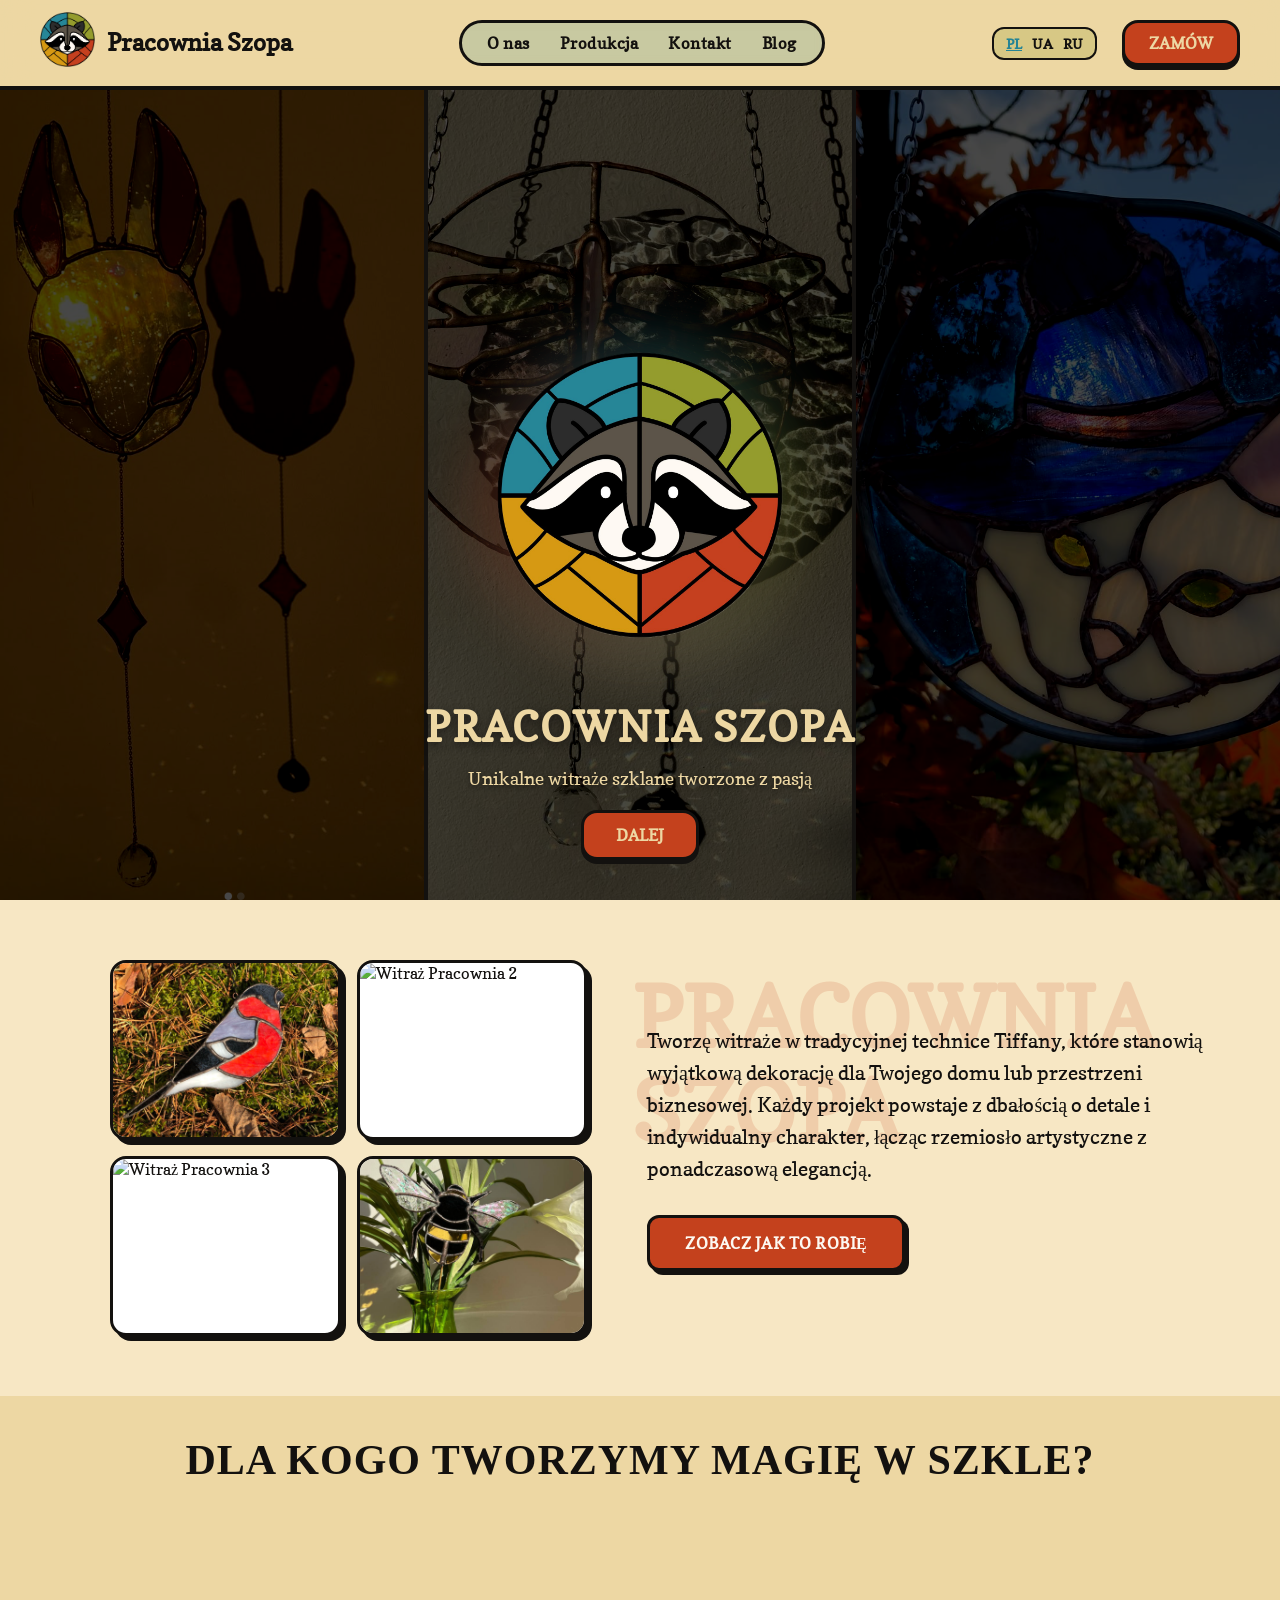
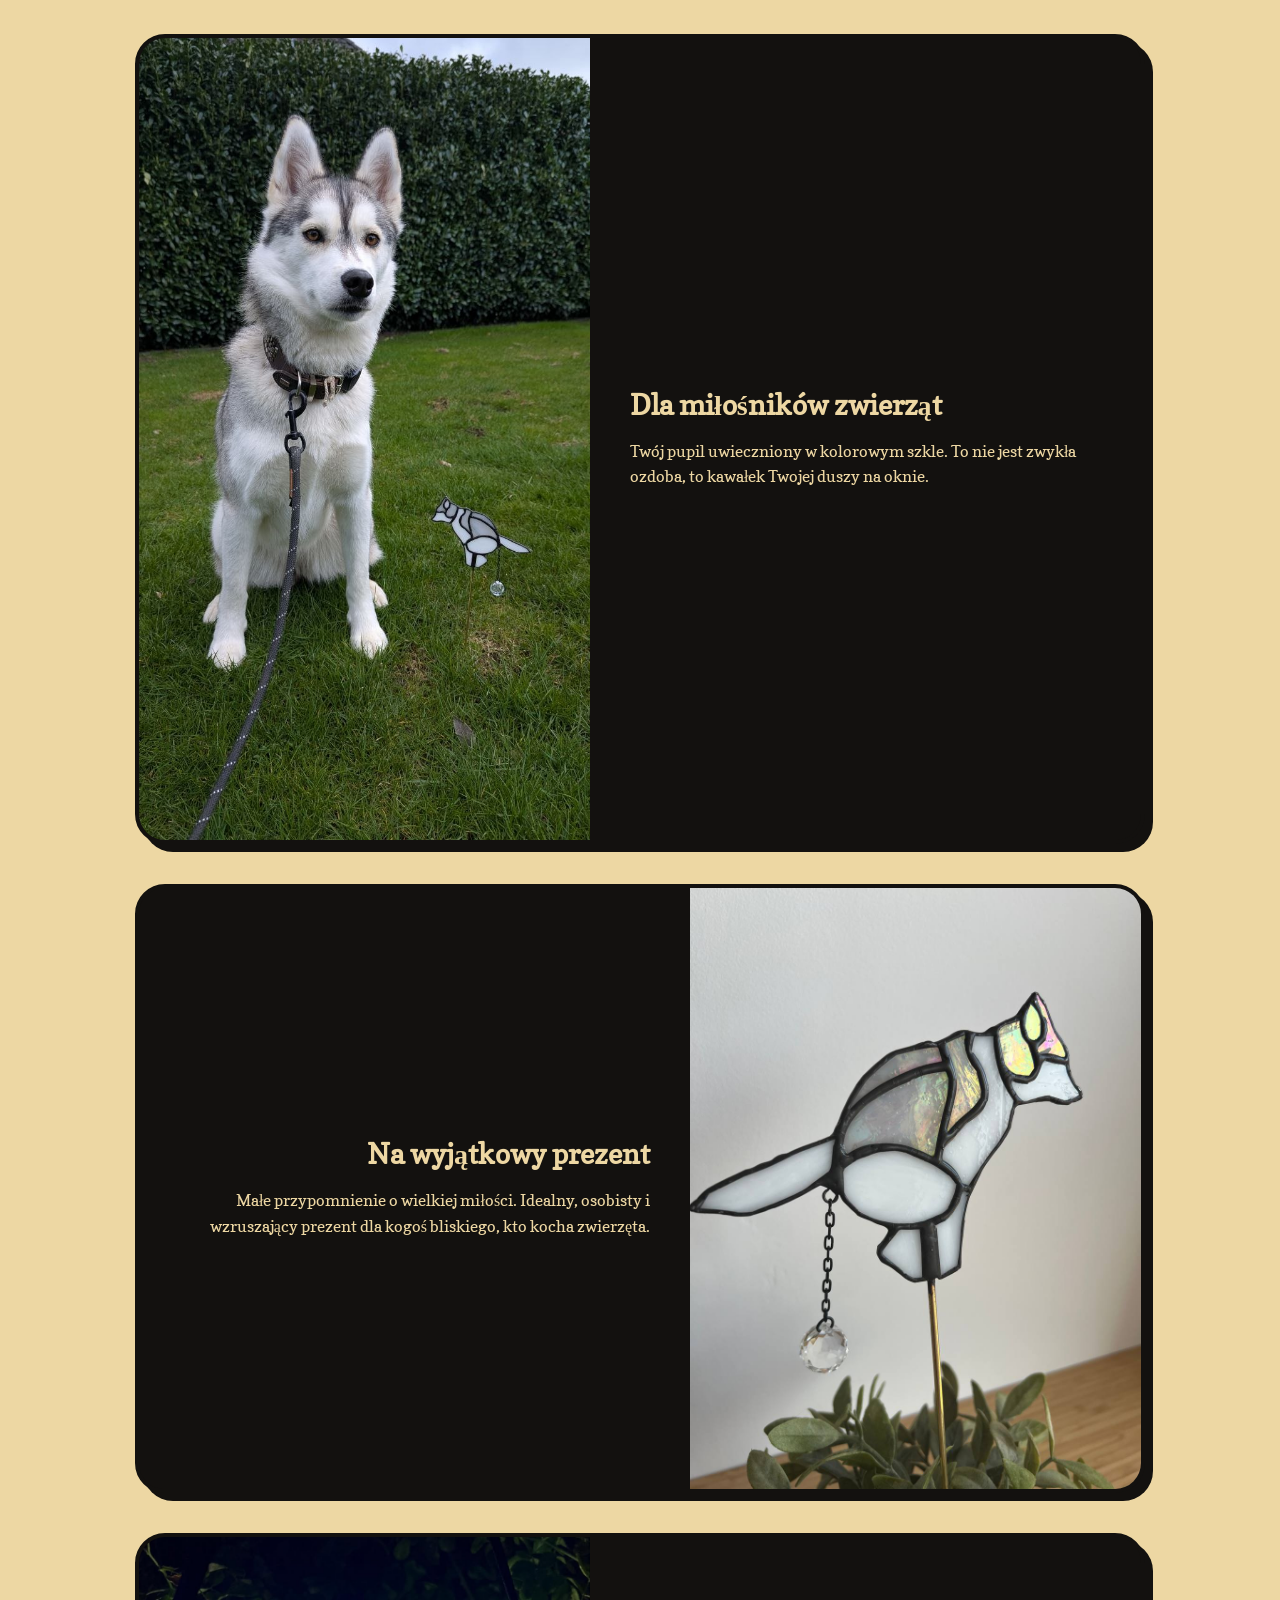
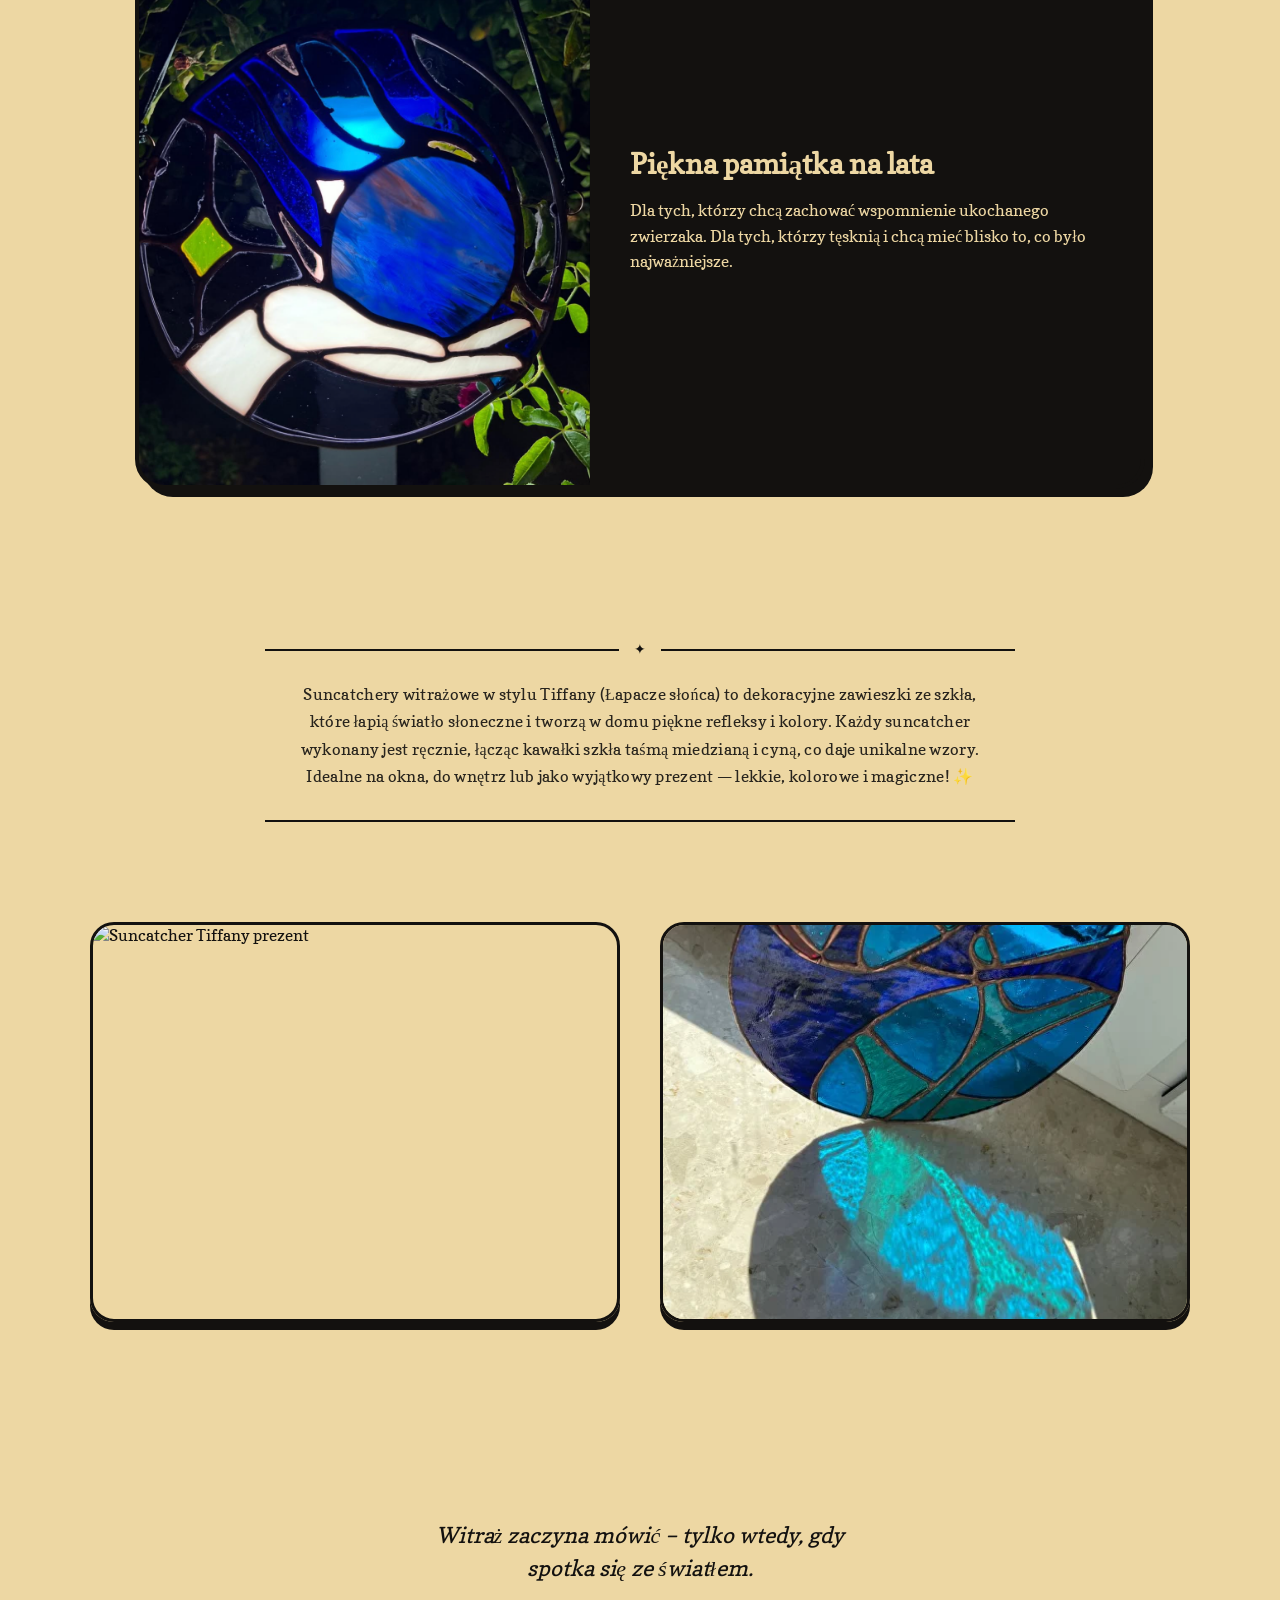
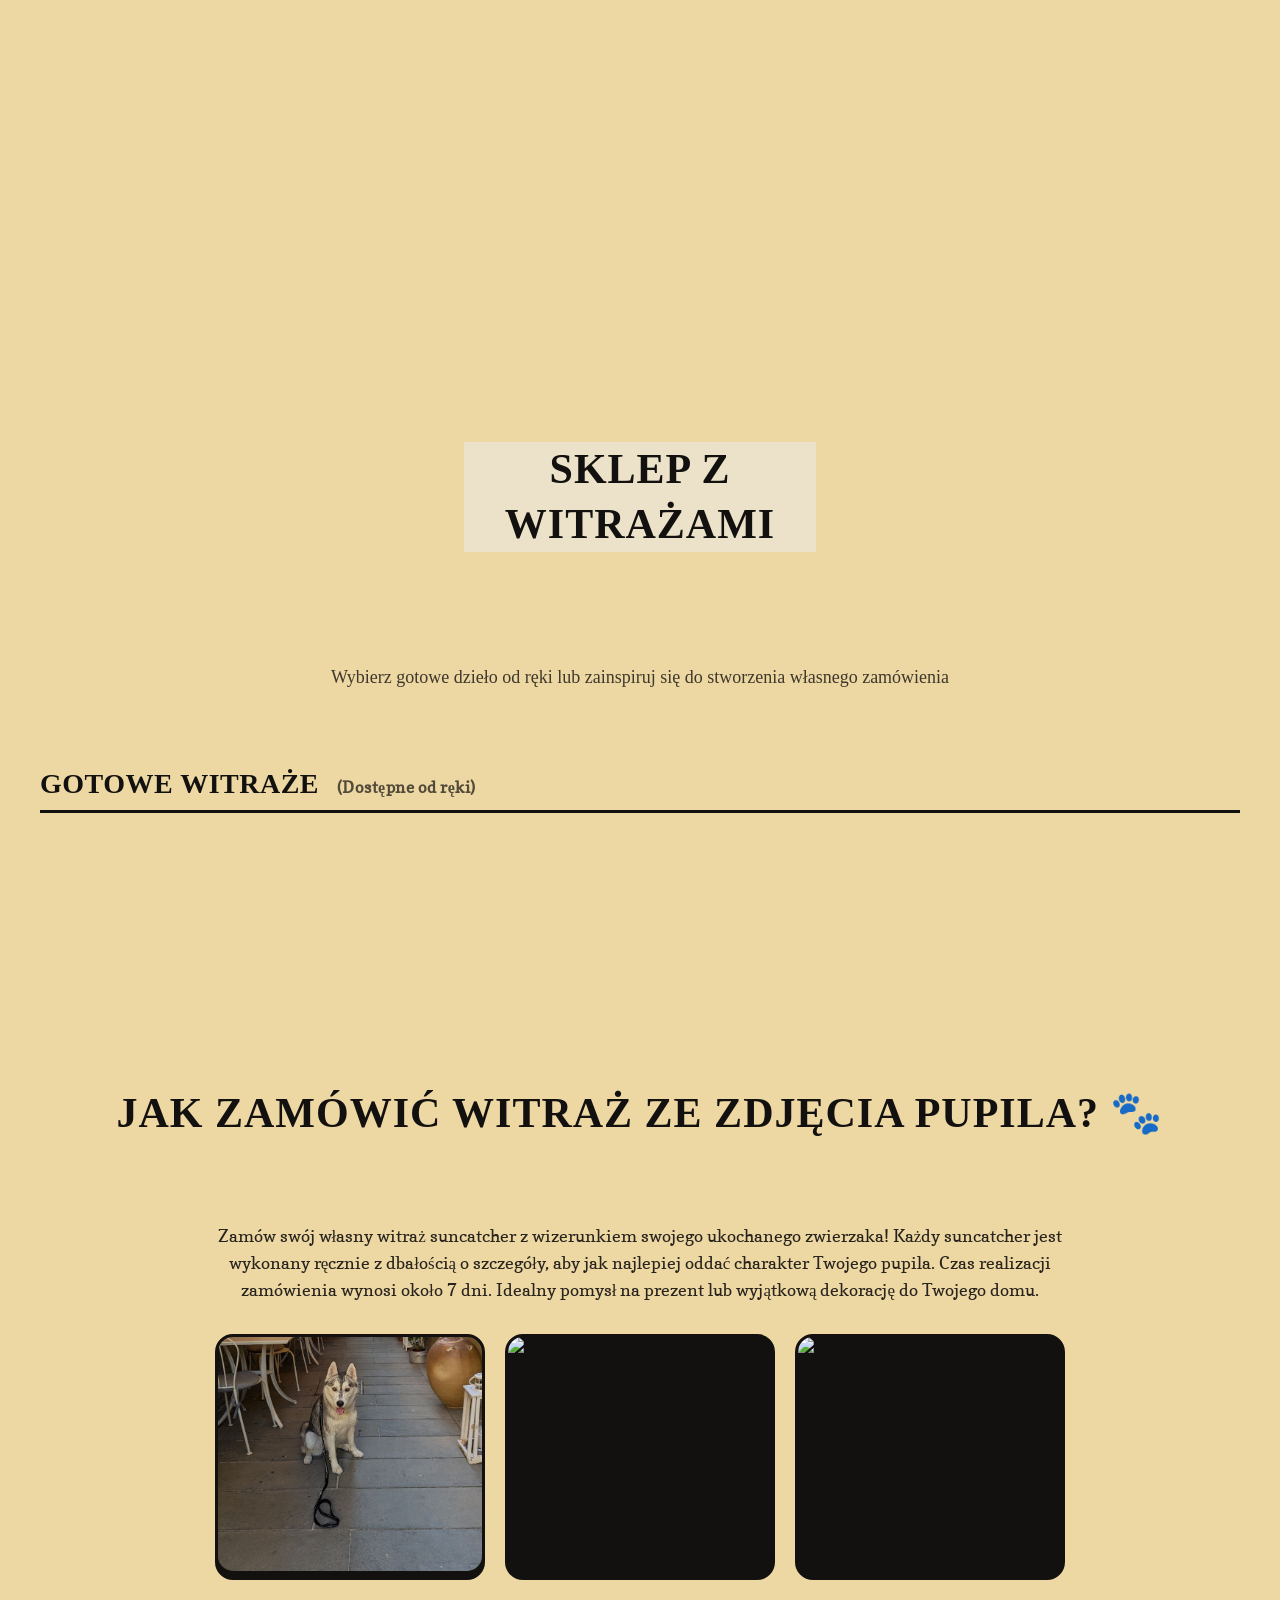
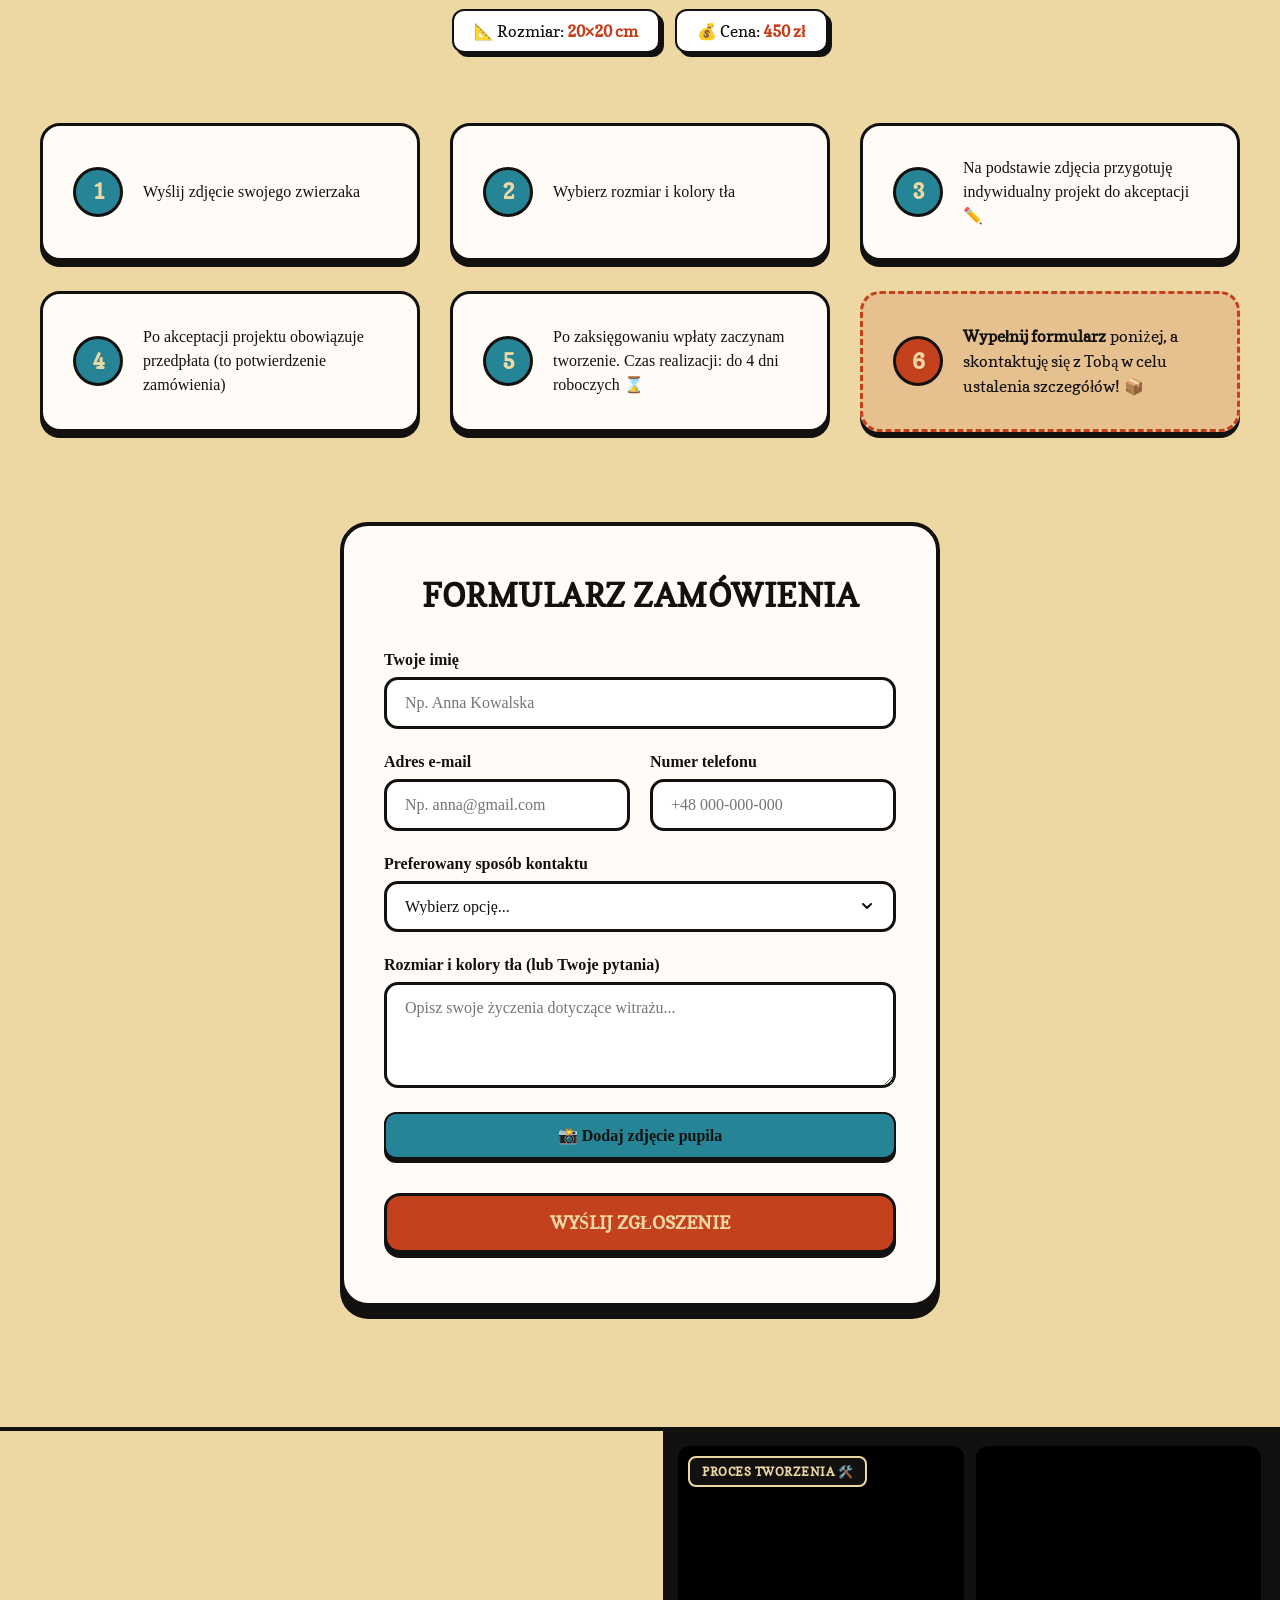
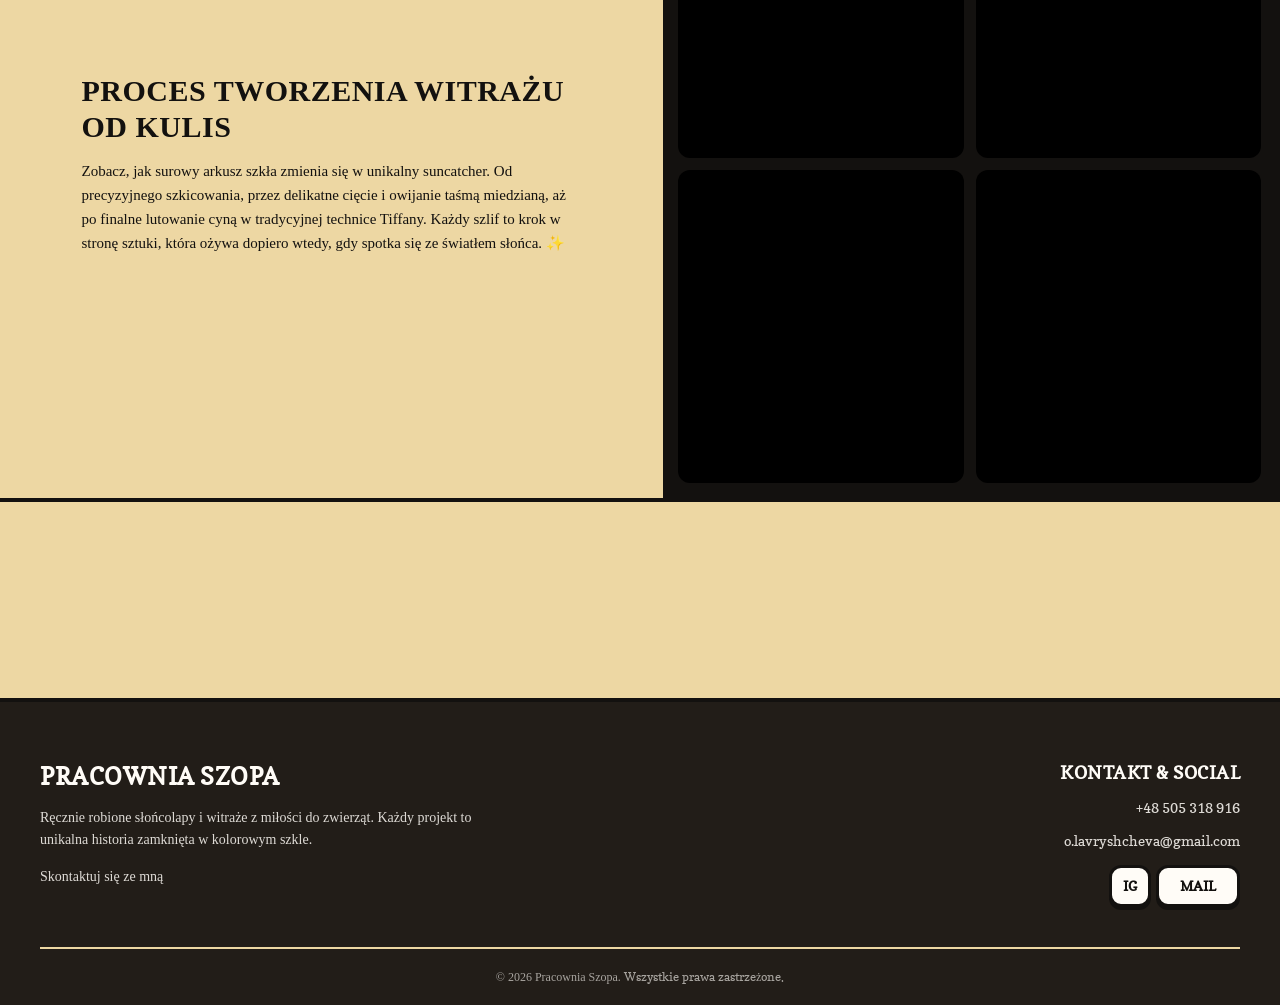
==== commit 9836cc4c: "Refactor header links and click event handling Updated header links to use 'javascript:void(0)' and " ====
--- a/index.html
+++ b/index.html
@@ -45,8 +45,8 @@
 <body>
     <header>
             <div class="icon">
-                <a href="#start"><img src="pics/icon.png" alt=""></a>
-                <a href="#start">Pracownia Szopa</a>
+                <a href="javascript:void(0)"><img src="pics/icon.png" alt=""></a>
+                <a href="javascript:void(0)">Pracownia Szopa</a>
             </div>
         <div class="nav">
             <nav>
@@ -775,21 +775,27 @@
         // 4. TAJNE WEJŚCIE DO ADMINA
         let clickCount = 0;
         let clickTimer = null;
-        const logoLinks = document.querySelectorAll('header .icon a');
-
-        logoLinks.forEach(link => {
+        
+        document.querySelectorAll('header .icon a').forEach(link => {
             link.addEventListener('click', (e) => {
                 e.preventDefault();
                 e.stopPropagation();
 
+                // 1. Логика плавного подъема наверх при ПЕРВОМ же клике
+                window.scrollTo({
+                    top: 0,
+                    behavior: 'smooth'
+                });
+
+                // 2. Логика подсчета кликов для входа в админку
                 clickCount++;
                 clearTimeout(clickTimer);
-
+                
                 if (clickCount === 5) {
                     clickCount = 0;
                     window.location.href = 'admin.html';
                 } else {
-                    clickTimer = setTimeout(() => { clickCount = 0; }, 3000);
+                    clickTimer = setTimeout(() => { clickCount = 0; }, 2000); // Сброс счетчика, если пауза между кликами больше 2 секунд
                 }
             });
         });
--- a/styles.css
+++ b/styles.css
@@ -17,6 +17,10 @@
     padding-top: 90px;
     background-color: #EDD7A3;
     color: #13110F;
+}
+
+html, body {
+    touch-action: manipulation; /* Отключает задержку клика и автоматический зум при двойном тапе */
 }
 
 h1,
@@ -348,7 +352,7 @@
 
 .vitrage-timeline {
     width: 100%;
-    padding: 120px 40px;
+    padding: 40px;
     background-color: #EDD7A3;
     display: flex;
     flex-direction: column;
@@ -466,31 +470,191 @@
     }
 }
 
-.timeline-glass-box {
-    max-width: 800px;
-    width: 100%;
-    margin: 30px auto 0 auto;
-    padding: 35px 45px;
-    background: rgba(255, 252, 247, 0.4);
-    border: 2px solid #13110F;
-    border-radius: 24px;
-    box-shadow: 0 8px 0 #13110F;
-    backdrop-filter: blur(8px);
-    -webkit-backdrop-filter: blur(8px);
+
+/* ОБЩИЙ КОНТЕЙНЕР СЕКЦИИ ШОУРУМА */
+.tworze-showroom-section {
+    width: 100%;
+    /* Мягкий, благородный песочный фон секции, ближе к крафту */
+    background-color: #F7E7C4; 
+    padding: 60px 0;
+    box-sizing: border-box;
+    overflow: hidden; /* Чтобы гигантский текст сзади не ломал ширину экрана */
+}
+
+.showroom-container {
+    width: 100%;
+    max-width: 1100px;
+    margin: 0 auto;
+    padding: 0 20px;
+    display: flex;
+    align-items: center;
+    gap: 60px;
+    box-sizing: border-box;
+}
+
+/* СЕТКА ГАЛЕРЕИ (4 ФОТОГРАФИИ 2х2) */
+.showroom-gallery-grid {
+    width: 45%;
+    flex: 0 0 45%;
+    display: grid;
+    grid-template-columns: repeat(2, 1fr);
+    gap: 16px;
+}
+
+.showroom-gallery-grid .gallery-photo-item {
+    border: 3px solid #13110F;
+    border-radius: 16px;
+    overflow: hidden;
+    height: 180px;
+    box-shadow: 5px 5px 0 #13110F;
+    background-color: #FFF;
+    transition: transform 0.2s ease, box-shadow 0.2s ease;
+}
+
+.showroom-gallery-grid .gallery-photo-item img {
+    width: 100%;
+    height: 100%;
+    object-fit: cover;
+    display: block;
+}
+
+.showroom-gallery-grid .gallery-photo-item:hover {
+    transform: translateY(-3px) scale(1.02);
+    box-shadow: 7px 7px 0 #13110F;
+}
+
+/* ПРАВАЯ ТЕКСТОВАЯ ЧАСТЬ */
+.showroom-content-side {
+    width: 55%;
+    flex: 0 0 55%;
+    display: flex;
+    flex-direction: column;
+    gap: 30px;
+    position: relative; 
+}
+
+/* ФОНОВАЯ ПОЛУПРОЗРАЧНАЯ НАДПИСЬ НА ПК */
+.showroom-content-side .showroom-bg-brand {
+    position: absolute;
+    top: -55px;
+    left: -15px;
+    font-family: 'Copse', Georgia, serif;
+    font-size: 85px;          
+    font-weight: 900;
+    line-height: 1.1;
+    /* Делаем надпись чуть темнее нового песочного фона, чтобы она читалась */
+    color: #C4411D;           
+    opacity: 0.15;            /* Очень тонкий, благородный водяной знак */
+    text-transform: uppercase;
+    white-space: nowrap;      
+    z-index: 1;               
+    pointer-events: none;     
+    max-width: 100%;
+}
+
+/* Текст манифеста */
+.showroom-content-side .showroom-manifest-text {
+    margin: 0;
+    font-family: 'Copse', Georgia, serif;
+    font-size: 20px;
+    line-height: 1.6;
+    color: #13110F;
     position: relative;
-    overflow: hidden;
-}
-
-.timeline-glass-box::before {
-    content: '';
-    position: absolute;
-    top: 0;
-    left: 0;
-    width: 100%;
-    height: 100%;
-    background: linear-gradient(135deg, rgba(255, 255, 255, 0.5) 0%, rgba(255, 255, 255, 0) 60%);
-    pointer-events: none;
-}
+    z-index: 2; 
+    max-width: 100%;
+}
+
+/* Блок для кнопки */
+.showroom-actions-wrapper {
+    display: flex;
+    position: relative;
+    z-index: 2;
+}
+
+/* ОДНА ОРАНЖЕВАЯ КНОПКА (КАК В ХЕДЕРЕ) */
+.btn-orange-header {
+    display: inline-flex;
+    align-items: center;
+    justify-content: center;
+    padding: 15px 35px;
+    font-size: 16px;
+    font-weight: bold;
+    text-decoration: none;
+    background-color: #C4411D;  
+    color: #FDF9F2;             
+    border: 3px solid #13110F;
+    border-radius: 12px;
+    box-shadow: 4px 4px 0 #13110F; 
+    box-sizing: border-box;
+    transition: transform 0.1s ease, box-shadow 0.1s ease;
+    cursor: pointer;
+    text-transform: uppercase;  
+    letter-spacing: 0.5px;
+}
+
+.btn-orange-header:hover {
+    transform: translateY(-2px);
+    box-shadow: 6px 6px 0 #13110F;
+}
+.btn-orange-header:active {
+    transform: translateY(2px);
+    box-shadow: 2px 2px 0 #13110F; 
+}
+
+/* ======================================================= */
+/* АДАПТИВ ПОД МОБИЛКИ */
+/* ======================================================= */
+@media (max-width: 768px) {
+    .tworze-showroom-section {
+        padding: 40px 0;
+    }
+
+    .showroom-container {
+        flex-direction: column;
+        gap: 35px;
+        padding: 0 15px;
+    }
+
+    .showroom-gallery-grid, 
+    .showroom-content-side {
+        width: 100%;
+        max-width: 100%;
+        flex: 0 0 100%;
+    }
+
+    .showroom-gallery-grid .gallery-photo-item {
+        height: 140px;
+    }
+
+    /* МАГИЯ ДЛЯ МОБИЛЬНОЙ НАДПИСИ: РАСТЯГИВАЕМ В ПОЛНУЮ ШИРИНУ ТЕКСТА */
+    .showroom-content-side .showroom-bg-brand {
+        position: absolute;
+        top: 50%;
+        left: 50%;
+        transform: translate(-50%, -100%); /* Центрируем строго по центру текстового блока */
+        width: 100%;                      /* Занимает всю ширину */
+        font-size: 50px;                  /* Идеальный размер, чтобы не вылезать за края */
+        white-space: normal;              /* Разрешаем перенос слов */
+        text-align: center;               /* Центрируем буквы */
+        line-height: 1.2;
+        opacity: 0.15;                    /* Делаем супер-мягкой, чтобы не мешала читать */
+        max-width: 100%;
+    }
+
+    .showroom-content-side .showroom-manifest-text {
+        font-size: 16px;
+        text-align: center;
+    }
+
+    .showroom-actions-wrapper {
+        width: 100%;
+    }
+
+    .btn-orange-header {
+        width: 100%; 
+    }
+}
+
 
 .timeline-intro {
     font-size: 19px;
@@ -520,7 +684,6 @@
     display: flex;
     flex-direction: column;
     position: relative;
-    gap: 25px;
 }
 
 .timeline-item {
@@ -528,20 +691,25 @@
     display: flex;
     align-items: center;
     position: relative;
-    height: 400px;
-}
+}
+
+
 
 
 @media (max-width: 768px) {
-.pc-prezent {
-    display: none;
-}
+    .pc-prezent {
+        display: none;
+    }
+
+    .mobile-prezent h3 {
+        padding-top: 10px;
+    }
 }
 
 @media (min-width: 768px) {
-.mobile-prezent {
-    display: none;
-}
+    .mobile-prezent {
+        display: none;
+    }
 }
 
 
@@ -651,114 +819,279 @@
     }
 }
 
-.outro-quote {
-    font-size: 24px;
-    font-style: italic;
-    color: #258495;
+
+/* БЛОК ЦИТАТЫ С КРАФТОВЫМ МАЗКОМ НА ФОНЕ */
+.quote-badge-box {
+    max-width: 650px;           /* Ограничиваем ширину, чтобы текст не вылезал за границы мазка */
+    width: 100%;
+    margin: 50px auto;          /* Отступы сверху и снизу */
+    padding: 60px 40px;         /* Просторные внутренние отступы для центровки текста на мазке */
+    
+    /* Ставим картинку по центру, запрещаем повторение и растягиваем */
+    background-image: url('pics/brush.png'); 
+    background-position: center center;
+    background-repeat: no-repeat;
+    background-size: contain;   /* Картинка аккуратно впишется в размеры блока */
+    
+    display: flex;
+    align-items: center;        /* Центрируем текст по вертикали */
+    justify-content: center;    /* Центрируем текст по горизонтали */
+    box-sizing: border-box;
+    min-height: 280px;          /* Задаем минимальную высоту, чтобы мазок раскрылся во всей красе */
+}
+
+/* САМ ТЕКСТ ВНУТРИ МАЗКА */
+.quote-badge-box .outro-quote {
+    margin: 0;
+    font-family: 'Copse', Georgia, serif;
+    font-size: 22px;            /* Делаем шрифт крупным и весомым */
+    line-height: 1.5;
+    /* Глубокий темный цвет, чтобы он сочно смотрелся на светлом мазке */
+    color: #13110F;             
     text-align: center;
-    font-family: Georgia, serif;
-    font-weight: 700;
-    margin: 30px 0 0 0;
-    line-height: 1.4;
-    letter-spacing: 0.5px;
-    opacity: 0.95;
-}
-
+    font-style: italic;         /* Изящный курсив для цитаты */
+    max-width: 80%;             /* Чтобы текст не уходил на самые края мазка, где он сужается */
+}
+
+/* АДАПТИВ ПОД ТЕЛЕФОНЫ */
 @media (max-width: 768px) {
-    .outro-quote {
-        font-size: 18px;
-        margin-top: 20px;
-        padding: 0 10px;
-    }
-}
-
-.razdel {
-    width: 100%;
-}
-
-.horizontal-paws-divider img {
-    width: 30px;
-}
-
-.horizontal-paws-divider {
-    width: 100%;
-    display: flex;
-    justify-content: space-between;
-    align-items: center;
-    margin: 60px auto 0 auto;
-    padding-top: 20px;
-}
-
-.horizontal-paws-divider .p-foot {
-    font-size: 26px;
-    opacity: 0;
-    display: inline-block;
-    animation: pawFade 4s ease-in-out infinite;
-}
-
-.horizontal-paws-divider .p-foot:nth-child(odd) {
-    transform: rotate(75deg) scale(0.9);
-}
-
-.horizontal-paws-divider .p-foot:nth-child(even) {
-    transform: rotate(105deg) scale(0.9);
-}
-
-.horizontal-paws-divider .p-foot:nth-child(1) {
-    animation-delay: 0.0s;
-}
-
-.horizontal-paws-divider .p-foot:nth-child(2) {
-    animation-delay: 0.2s;
-}
-
-.horizontal-paws-divider .p-foot:nth-child(3) {
-    animation-delay: 0.4s;
-}
-
-.horizontal-paws-divider .p-foot:nth-child(4) {
-    animation-delay: 0.6s;
-}
-
-.horizontal-paws-divider .p-foot:nth-child(5) {
-    animation-delay: 0.8s;
-}
-
-.horizontal-paws-divider .p-foot:nth-child(6) {
-    animation-delay: 1.0s;
-}
-
-.horizontal-paws-divider .p-foot:nth-child(7) {
-    animation-delay: 1.2s;
-}
-
-.horizontal-paws-divider .p-foot:nth-child(8) {
-    animation-delay: 1.4s;
-}
-
-@keyframes pawFade {
-
-    0%,
-    100% {
-        opacity: 0;
-    }
-
-    35%,
-    65% {
-        opacity: 0.4;
+    .quote-badge-box {
+        margin: 30px auto;
+        min-height: 200px;      /* На мобилках делаем блок чуть ниже */
+        padding: 40px 20px;
+    }
+    
+    .quote-badge-box .outro-quote {
+        font-size: 16px;        /* Чуть уменьшаем шрифт для читаемости на мелком мазке */
+        max-width: 85%;
+    }
+}
+
+@media (min-width: 768px) {
+    .mobile-gridik {
+        display: none;
     }
 }
 
 @media (max-width: 768px) {
-    .horizontal-paws-divider {
+
+    .steps-desktop-section {
+
+        display: none;
+
+    }
+
+}
+
+/* Общая секция шагов на ПК */
+.steps-desktop-section {
+    width: 100%;
+
+}
+
+/* Обертка для рядов (без дурацких осевых линий) */
+.steps-grid-wrapper {
+    width: 100%;
+    max-width: 1050px;
+    margin: 0 auto;
+    padding: 0 20px;
+    display: flex;
+    flex-direction: column;
+    gap: 40px; /* Расстояние между карточками-этапами */
+    box-sizing: border-box;
+}
+
+/* ТЕПЕРЬ КАЖДЫЙ РЯД — ЭТО ЕДИНАЯ ЦЕЛЬНАЯ ПЛАШКА С ФОНОМ */
+.step-row {
+    display: flex;
+    align-items: center;        /* Центрируем текст по вертикали относительно высоты фотки */
+    width: 100%;
+    background-color: #13110F;  /* Твой фирменный плотный песочный фон на всю карточку */
+    border: 4px solid #13110F;   /* Жирный брутальный контур вокруг всей плашки */
+    border-radius: 30px;        /* Красивые округлые углы карточки */
+    box-shadow: 8px 8px 0 #13110F; /* Фирменная жесткая тень */
+    overflow: hidden;           /* Чтобы картинка аккуратно вписывалась в углы */
+    box-sizing: border-box;
+}
+
+/* Блок для медиа (фотографии) внутри общей плашки */
+.step-row .step-media-holder {
+    width: 45%;                 /* Фотка занимает чуть меньше половины карточки */
+    flex: 0 0 45%;
+    display: flex;
+}
+
+/* МАГИЯ: Картинка в оригинальную высоту без обрезания */
+.step-row .step-media-holder img {
+    width: 100%;
+    height: auto;               /* Высота подстраивается автоматически под оригинал */
+    display: block;
+    object-fit: contain;        /* Гарантирует, что пропорции не исказятся */
+}
+
+/* Блок с текстом, который теперь лежит НА ТОМ ЖЕ ФОНЕ */
+.step-row .step-content-box {
+    width: 55%;                 /* Текст занимает оставшуюся часть плашки */
+    flex: 0 0 55%;
+    padding: 40px;              /* Хорошие внутренние отступы, чтобы текст не лип к краям */
+    box-sizing: border-box;
+}
+
+/* Стили заголовка внутри карточки */
+.step-row .step-content-box h3 {
+    margin: 0 0 16px 0;
+    font-size: 28px;
+    color: #EDD7A3;
+    font-family: 'Copse', Georgia, serif;
+}
+
+/* Стили описания */
+.step-row .step-content-box p {
+    margin: 0;
+    font-size: 16px;
+    line-height: 1.6;
+    color: #EDD7A3;
+}
+
+/* ======================================================= */
+/* ЗИГЗАГ ДЛЯ ПЛАШЕК (МЕНЯЕМ МЕСТАМИ ФОТКУ И ТЕКСТ) */
+/* ======================================================= */
+
+/* Ряды 1 и 3: Фото слева, текст справа. Текст выровнен влево */
+.step-row.row-direct-left {
+    flex-direction: row;
+}
+.step-row.row-direct-left .step-content-box {
+    text-align: left;
+}
+
+/* Ряд 2: Фото улетает вправо, текст встает слева. Текст выравниваем вправо */
+.step-row.row-inverse-right {
+    flex-direction: row-reverse;
+}
+.step-row.row-inverse-right .step-content-box {
+    text-align: right;
+}
+
+
+
+/* РОДИТЕЛЬСКИЙ КОНТЕЙНЕР — НАСТОЯЩАЯ ВИНТАЖНАЯ ВЫВЕСКА */
+.shop-signboard {
+    max-width: 550px;           /* Оптимальная ширина под пропорции этой фигурной рамки */
+    width: 100%;
+    margin: 70px auto 30px auto; /* Отступ сверху, чтобы цепочки красиво свисали */
+    padding: 50px 40px;         /* Отступы, чтобы текст не вылезал на фигурные края */
+    
+    /* Установка фигурной вывески на фон */
+    background-image: url('pics/frame.png');
+    
+    background-position: center center;
+    background-repeat: no-repeat;
+    background-size: contain;   /* Картинка идеально вписывается и держит форму */
+    background-color: transparent; /* Если картинка внутри прозрачная, цвет под ней будет цветом сайта */
+    
+    display: inline-flex;       
+    align-items: center;
+    justify-content: center;
+    position: relative;
+    box-sizing: border-box;
+    min-height: 250px;          /* Высота, при которой рамка раскрывается правильно */
+    
+    /* Физика покачивания (точка крепления сверху по центру) */
+    transform-origin: top center;
+    animation: vintage-sign-sway 4s ease-in-out infinite alternate;
+}
+
+/* ТЕКСТ СТРОГО ПО ЦЕНТРУ ФИГУРНОЙ ВЫВЕСКИ */
+.shop-signboard h2 {
+    background-color: #ece2c9;
+    margin: 0;
+    font-size: 30px;            /* Крупный, но аккуратный размер, чтобы влез в рамку */
+    font-family: 'Copse', Georgia, serif;
+    text-transform: uppercase;   /* Заглавные буквы для солидности */
+    letter-spacing: 2px;         /* Разрядка букв */
+    color: #13110F;             /* Твой фирменный глубокий темный цвет */
+    position: relative;
+    z-index: 2;
+    max-width: 75%;             /* Ограничение, чтобы текст не терся о внутренний контур */
+    text-align: center;
+    line-height: 1.3;
+}
+
+
+/* ======================================================= */
+/* АДПТИВ ПОД МОБИЛЬНЫЕ ТЕЛЕФОНЫ */
+/* ======================================================= */
+@media (max-width: 768px) {
+    .shop-signboard {
+        margin: 55px auto 20px auto;
+        min-height: 240px;      /* Пропорционально уменьшаем высоту на смартфонах */
+        padding: 30px 20px;
+    }
+    
+    .shop-signboard .sign-chain {
+        top: -18px;
+        height: 30px;
+        width: 6px;
+    }
+    
+    .shop-signboard h2 {
+        font-size: 20px;        /* Шрифт уменьшается, чтобы не ломать рамку на узких экранах */
+        letter-spacing: 1px;
         max-width: 80%;
-        margin-top: 40px;
-    }
-
-    .horizontal-paws-divider .p-foot {
-        font-size: 20px;
-    }
-}
+    }
+}
+
+/* МИНИМАЛИСТИЧНЫЙ И ЭЛЕГАНТНЫЙ ФИНАЛЬНЫЙ БЛОК */
+.outro-text-plate {
+    max-width: 750px;           /* Удобная ширина для чтения */
+    margin: 60px auto;          /* Хороший отступ от шоурума и до футера */
+    padding: 30px 20px;         /* Внутренние поля */
+    position: relative;
+    box-sizing: border-box;
+    
+    /* Деликатные брутальные линии вместо тяжёлой коробки */
+    border-top: 2px solid #13110F;
+    border-bottom: 2px solid #13110F;
+}
+
+/* Настройка текста — делаем его воздушным */
+.outro-text-plate .outro-text {
+    margin: 0;
+    font-family: 'Copse', Georgia, serif; /* Твой красивый шрифт */
+    font-size: 16px;
+    line-height: 1.7;           /* Свободный межстрочный интервал */
+    color: #13110F;
+    text-align: center;         /* Красивая центровка для финала */
+    letter-spacing: 0.3px;      /* Лёгкая разрядка букв для лёгкости */
+    opacity: 0.9;               /* Чуть-чуть приглушаем, чтобы не орал */
+}
+
+/* Маленькая аккуратная деталь — звёздочка/точка по центру линий, если хочется (опционально) */
+.outro-text-plate::before {
+    content: '✦';
+    position: absolute;
+    top: -11px;
+    left: 50%;
+    transform: translateX(-50%);
+    background-color: #EDD7A3;  /* Цвет фона твоего сайта, чтобы перекрыть линию */
+    padding: 0 15px;
+    font-size: 14px;
+    color: #13110F;
+}
+
+/* Адаптив под мобилки */
+@media (max-width: 768px) {
+    .outro-text-plate {
+        margin: 40px 20px;
+        padding: 20px 10px;
+    }
+    .outro-text-plate .outro-text {
+        font-size: 15px;
+        line-height: 1.6;
+    }
+}
+
 
 .custom-offer-gallery {
     width: 100%;
@@ -864,7 +1197,7 @@
 
 .item-text-pure h3 {
     font-size: 26px;
-    color: #13110F;
+    color: #EDD7A3;
     text-transform: uppercase;
     letter-spacing: 0.5px;
     margin: 0;
@@ -874,7 +1207,7 @@
 .item-text-pure p {
     font-size: 16px;
     line-height: 1.6;
-    color: #13110F;
+    color: #EDD7A3;
     font-weight: 500;
     margin: 0;
 }
@@ -903,20 +1236,19 @@
         flex-direction: column !important;
         height: auto;
         margin-top: 0 !important;
-        gap: 20px;
-        margin-bottom: 5px;
+        padding-bottom: 15px;
     }
 
     .item-img-box {
         max-width: 100%;
         width: 100%;
-        height: 300px;
+
     }
 
     .item-text-pure {
         max-width: 100%;
         width: 100%;
-        padding: 10px 0 30px 0;
+        padding: 10px 0 10px 0;
         text-align: center;
     }
 
@@ -990,12 +1322,13 @@
 
 .shop-section-title span {
     font-size: 16px;
-    font-weight: 500;
+    font-weight: 700;
     text-transform: none;
     color: #13110F;
     opacity: 0.7;
     margin-left: 10px;
 }
+
 
 .shop-grid {
     width: 100%;
@@ -1564,9 +1897,18 @@
     }
 }
 
+.tworze {
+    height: 60vh;
+    padding-right: 50px;
+    padding-left: 50px;
+    display: flex;
+    justify-content: center;
+    align-items: center;
+}
+
 .vitrage-footer {
     width: 100%;
-    background-color: #13110F;
+    background-color: #221d18;
     border-top: 4px solid #13110F;
     padding: 60px 40px 20px 40px;
     display: flex;
@@ -1637,6 +1979,7 @@
     margin: 0;
     font-family: Georgia, serif;
     opacity: 0.85;
+    text-decoration: none;
 }
 
 .social-icons-div {
@@ -1667,10 +2010,12 @@
     transform: translateY(1px);
     box-shadow: 0 2px 0 #13110F;
 }
+
 .social-icons-long span {
-    font-size: 7px ;
-}
-.social-icons-long a{
+    font-size: 7px;
+}
+
+.social-icons-long a {
     width: 84px;
     height: 42px;
     background: #fffcf7;
@@ -1700,12 +2045,50 @@
     box-shadow: 0 0 0 #13110F;
 }
 
-.blog-video-grid-container { padding: 15px; background: #13110F; box-sizing: border-box; }
-.blog-video-grid { width: 100%; height: 100%; display: grid; grid-template-columns: 1fr 1fr; grid-template-rows: 1fr 1fr; gap: 12px; }
-.video-grid-box { width: 100%; height: 100%; border-radius: 12px; overflow: hidden; position: relative; background: #000; }
-.video-grid-box video { width: 100%; height: 100%; object-fit: cover; transition: transform 0.4s ease; }
-.video-grid-box:hover video { transform: scale(1.05); }
-@media (max-width: 768px) { .blog-video-grid-container { height: 400px; } .blog-video-grid { gap: 8px; } }
+.blog-video-grid-container {
+    padding: 15px;
+    background: #13110F;
+    box-sizing: border-box;
+}
+
+.blog-video-grid {
+    width: 100%;
+    height: 100%;
+    display: grid;
+    grid-template-columns: 1fr 1fr;
+    grid-template-rows: 1fr 1fr;
+    gap: 12px;
+}
+
+.video-grid-box {
+    width: 100%;
+    height: 100%;
+    border-radius: 12px;
+    overflow: hidden;
+    position: relative;
+    background: #000;
+}
+
+.video-grid-box video {
+    width: 100%;
+    height: 100%;
+    object-fit: cover;
+    transition: transform 0.4s ease;
+}
+
+.video-grid-box:hover video {
+    transform: scale(1.05);
+}
+
+@media (max-width: 768px) {
+    .blog-video-grid-container {
+        height: 400px;
+    }
+
+    .blog-video-grid {
+        gap: 8px;
+    }
+}
 
 .footer-bottom {
     width: 100%;
@@ -1753,72 +2136,82 @@
     height: 20vh;
 }
 
-@media (max-width: 768px) { 
-    header { 
-        height: 100px; 
-        padding: 10px 15px; /* Аккуратные отступы сверху и снизу */
-        flex-direction: row; 
+@media (max-width: 768px) {
+    header {
+        height: 100px;
+        padding: 10px 15px;
+        /* Аккуратные отступы сверху и снизу */
+        flex-direction: row;
         align-items: center;
-        justify-content: space-between; /* Намертво раскидывает логотип влево, а языки вправо */
-    } 
-    
-    
-    header .icon a { 
-        transform: none; /* Сбрасываем кривой сдвиг вниз */
+        justify-content: space-between;
+        /* Намертво раскидывает логотип влево, а языки вправо */
+    }
+
+
+    header .icon a {
+        transform: none;
+        /* Сбрасываем кривой сдвиг вниз */
         display: flex;
         align-items: center;
-    } 
-    
-    header img { 
-        width: 40px; 
-        height: 40px; 
-    } 
-    
+    }
+
+    header img {
+        width: 40px;
+        height: 40px;
+    }
+
     /* Настраиваем блок с кнопками */
-    header .btns { 
-        width: auto; /* Убираем ширину 100%, чтобы блок не растягивался */
-        justify-content: flex-end; 
-    } 
-    
+    header .btns {
+        width: auto;
+        /* Убираем ширину 100%, чтобы блок не растягивался */
+        justify-content: flex-end;
+    }
+
     /* Полностью прячем кнопку "zamów" */
     header .order-btn {
         display: none;
     }
-    header .order-btn button { 
-        display: none; 
-    } 
+
+    header .order-btn button {
+        display: none;
+    }
 
     /* Скрываем навигацию */
-    header nav { 
-        display: none; 
-    } 
-    
+    header nav {
+        display: none;
+    }
+
     /* Делаем переключатель языков аккуратным */
-    header .lang { 
-        padding: 4px 8px; 
-        gap: 8px; 
+    header .lang {
+        padding: 4px 8px;
+        gap: 8px;
         display: flex;
-    } 
-    
-    header .lang p { 
-        font-size: 14px; /* Чуть увеличил, чтобы пальцем на телефоне попадать удобнее было */
+    }
+
+    header .lang p {
+        font-size: 14px;
+        /* Чуть увеличил, чтобы пальцем на телефоне попадать удобнее было */
         margin: 0;
-    } 
-}
-
-/* Стили для всплывающего окна заказа */
+    }
+}
+
 .custom-modal-overlay {
     position: fixed;
-    top: 0; left: 0; width: 100%; height: 100%;
+    top: 0;
+    left: 0;
+    width: 100%;
+    height: 100%;
     background: rgba(19, 17, 15, 0.6);
     backdrop-filter: blur(4px);
-    display: none; /* Изначально скрыта */
+    display: none;
+    /* Изначально скрыта */
     justify-content: center;
     align-items: center;
     z-index: 99999;
     padding: 20px;
     box-sizing: border-box;
 }
+
 .custom-modal-box {
     background: #EDD7A3;
     border: 4px solid #13110F;
@@ -1831,41 +2224,95 @@
     box-sizing: border-box;
     animation: modalShow 0.2s ease-out;
 }
+
 @keyframes modalShow {
-    from { transform: scale(0.9); opacity: 0; }
-    to { transform: scale(1); opacity: 1; }
-}
+    from {
+        transform: scale(0.9);
+        opacity: 0;
+    }
+
+    to {
+        transform: scale(1);
+        opacity: 1;
+    }
+}
+
 .modal-close-btn {
     position: absolute;
-    top: 15px; right: 20px;
-    background: none; border: none;
-    font-size: 30px; cursor: pointer;
-    color: #13110F; font-weight: bold;
-}
-.custom-modal-box h2 { margin: 0 0 10px 0; font-family: 'Copse', Georgia, serif; font-size: 22px; }
-.custom-modal-box p { margin: 0 0 20px 0; font-size: 15px; }
-.modal-form-group { margin-bottom: 15px; }
-.modal-form-group label { display: block; margin-bottom: 5px; font-weight: bold; font-size: 14px; }
+    top: 15px;
+    right: 20px;
+    background: none;
+    border: none;
+    font-size: 30px;
+    cursor: pointer;
+    color: #13110F;
+    font-weight: bold;
+}
+
+.custom-modal-box h2 {
+    margin: 0 0 10px 0;
+    font-family: 'Copse', Georgia, serif;
+    font-size: 22px;
+}
+
+.custom-modal-box p {
+    margin: 0 0 20px 0;
+    font-size: 15px;
+}
+
+.modal-form-group {
+    margin-bottom: 15px;
+}
+
+.modal-form-group label {
+    display: block;
+    margin-bottom: 5px;
+    font-weight: bold;
+    font-size: 14px;
+}
+
 .modal-form-group input {
-    width: 100%; padding: 10px 12px;
-    border: 2px solid #13110F; border-radius: 8px;
-    font-size: 14px; box-sizing: border-box;
-}
+    width: 100%;
+    padding: 10px 12px;
+    border: 2px solid #13110F;
+    border-radius: 8px;
+    font-size: 14px;
+    box-sizing: border-box;
+}
+
 .modal-form-row {
-    display: grid; grid-template-columns: 1fr 1fr; gap: 15px;
-}
+    display: grid;
+    grid-template-columns: 1fr 1fr;
+    gap: 15px;
+}
+
 @media (max-width: 480px) {
-    .modal-form-row { grid-template-columns: 1fr; gap: 0; }
-}
+    .modal-form-row {
+        grid-template-columns: 1fr;
+        gap: 0;
+    }
+}
+
 .modal-submit-btn {
-    background: #C4411D; color: #EDD7A3;
-    border: 3px solid #13110F; padding: 12px;
-    font-size: 16px; font-weight: 800; text-transform: uppercase;
-    cursor: pointer; border-radius: 12px; width: 100%;
-    box-shadow: 0 4px 0 #13110F; margin-top: 10px;
+    background: #C4411D;
+    color: #EDD7A3;
+    border: 3px solid #13110F;
+    padding: 12px;
+    font-size: 16px;
+    font-weight: 800;
+    text-transform: uppercase;
+    cursor: pointer;
+    border-radius: 12px;
+    width: 100%;
+    box-shadow: 0 4px 0 #13110F;
+    margin-top: 10px;
     transition: all 0.1s ease;
 }
-.modal-submit-btn:active { transform: translateY(4px); box-shadow: 0 0 0 #13110F; }
+
+.modal-submit-btn:active {
+    transform: translateY(4px);
+    box-shadow: 0 0 0 #13110F;
+}
 
 /* Стиль для кнопки SPRZEDANE */
 .product-btn.btn-sold-out {
